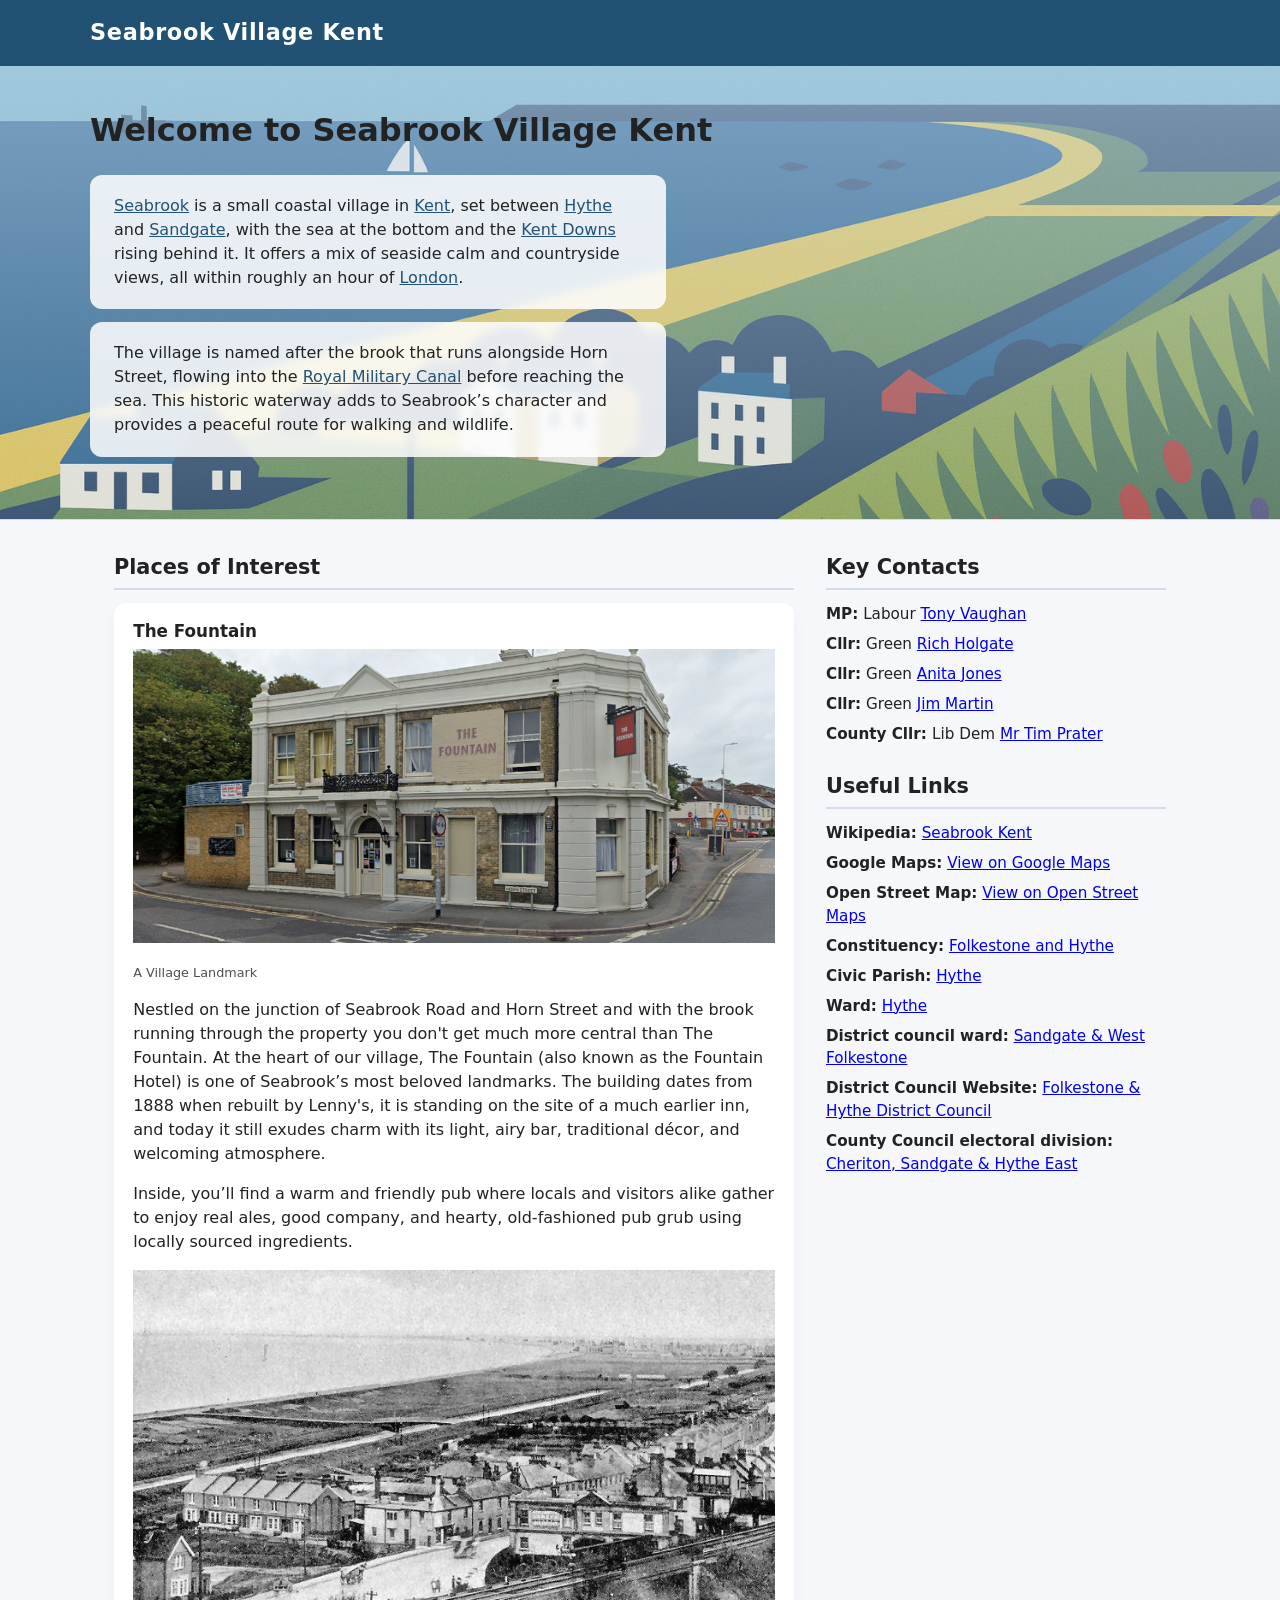
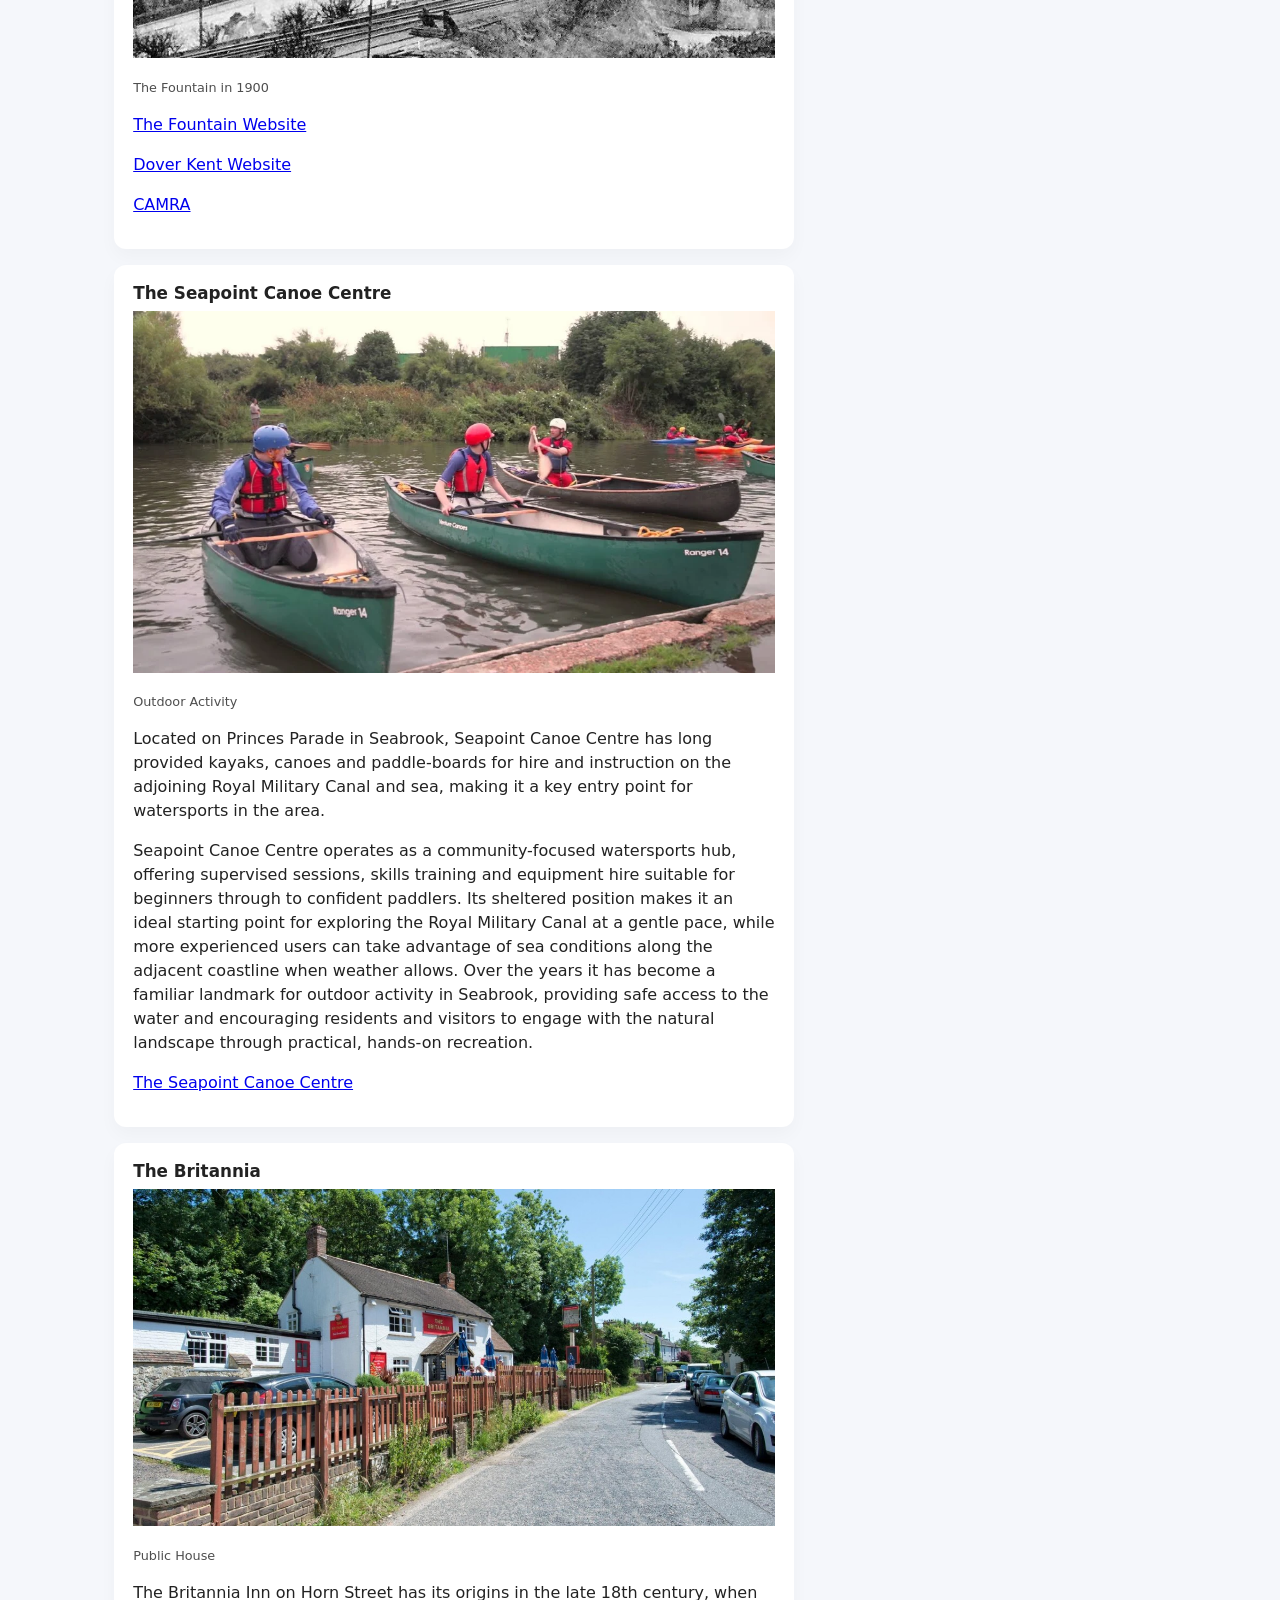
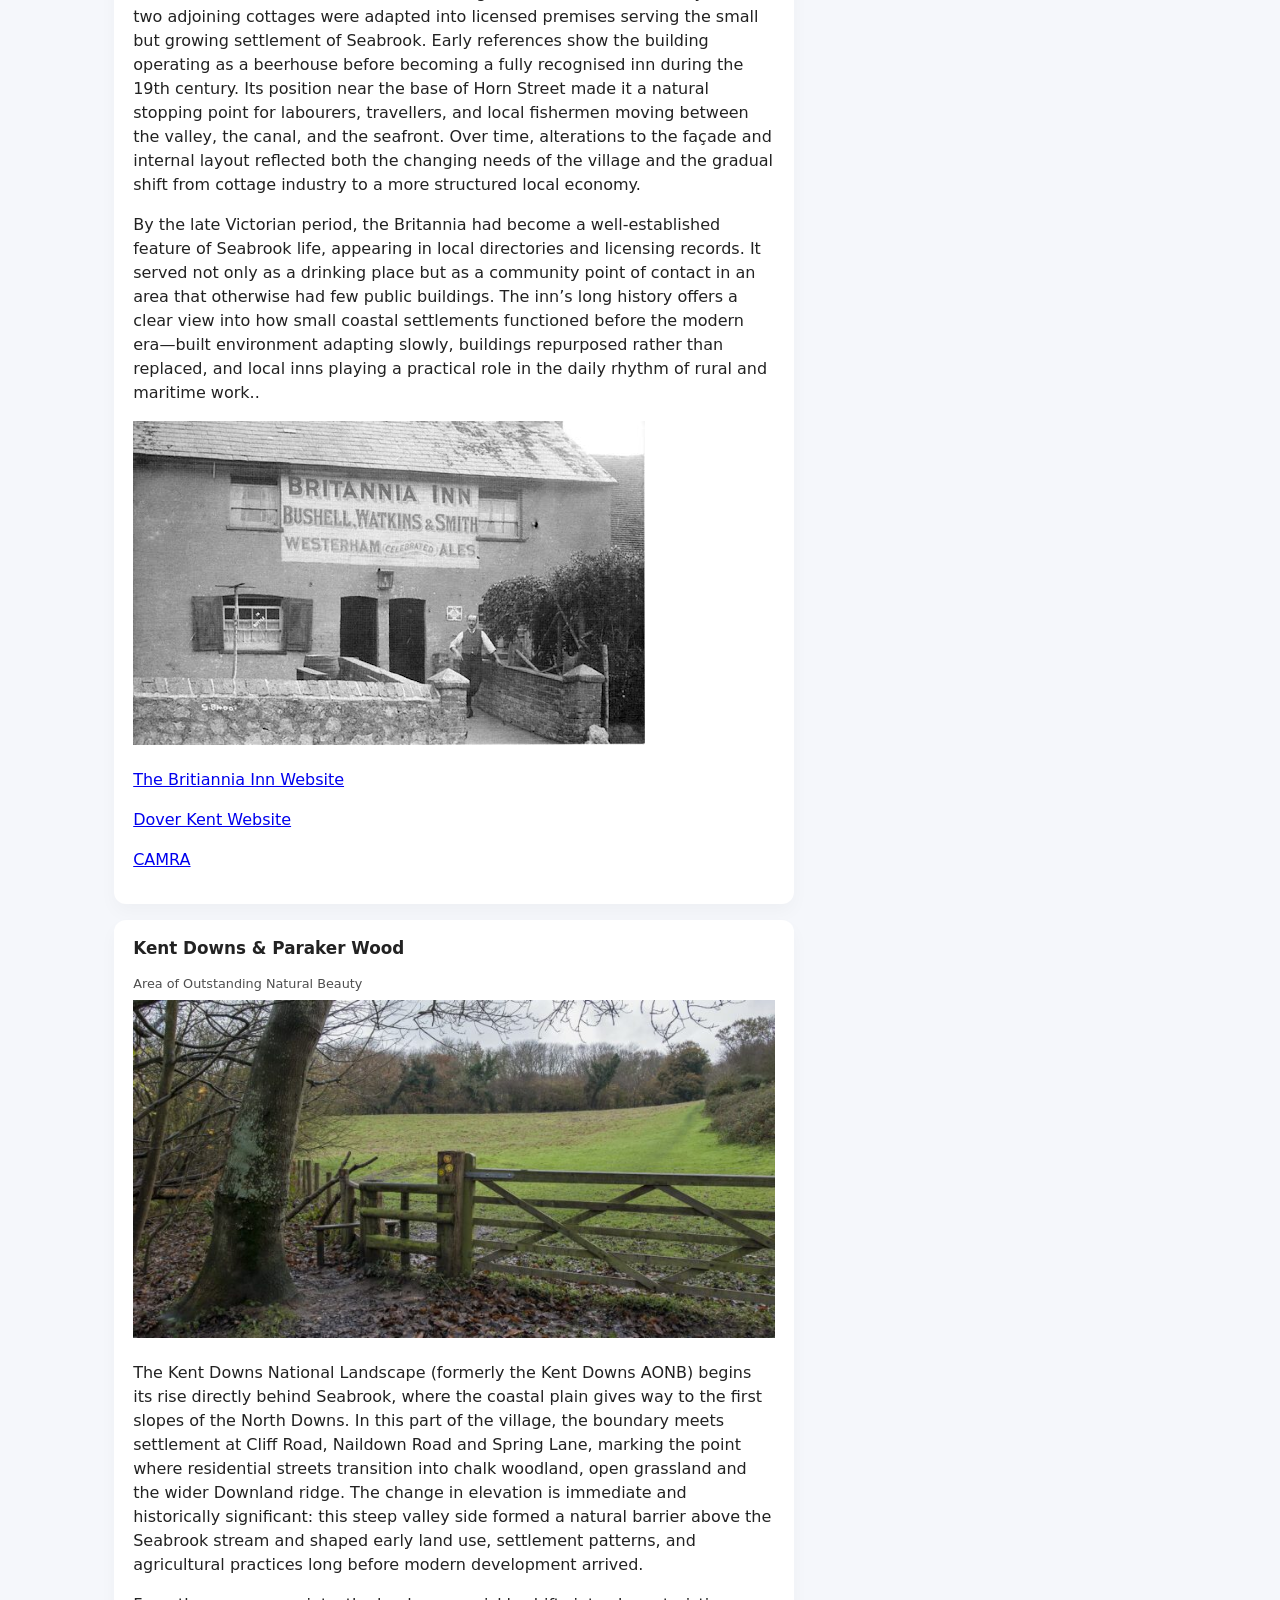
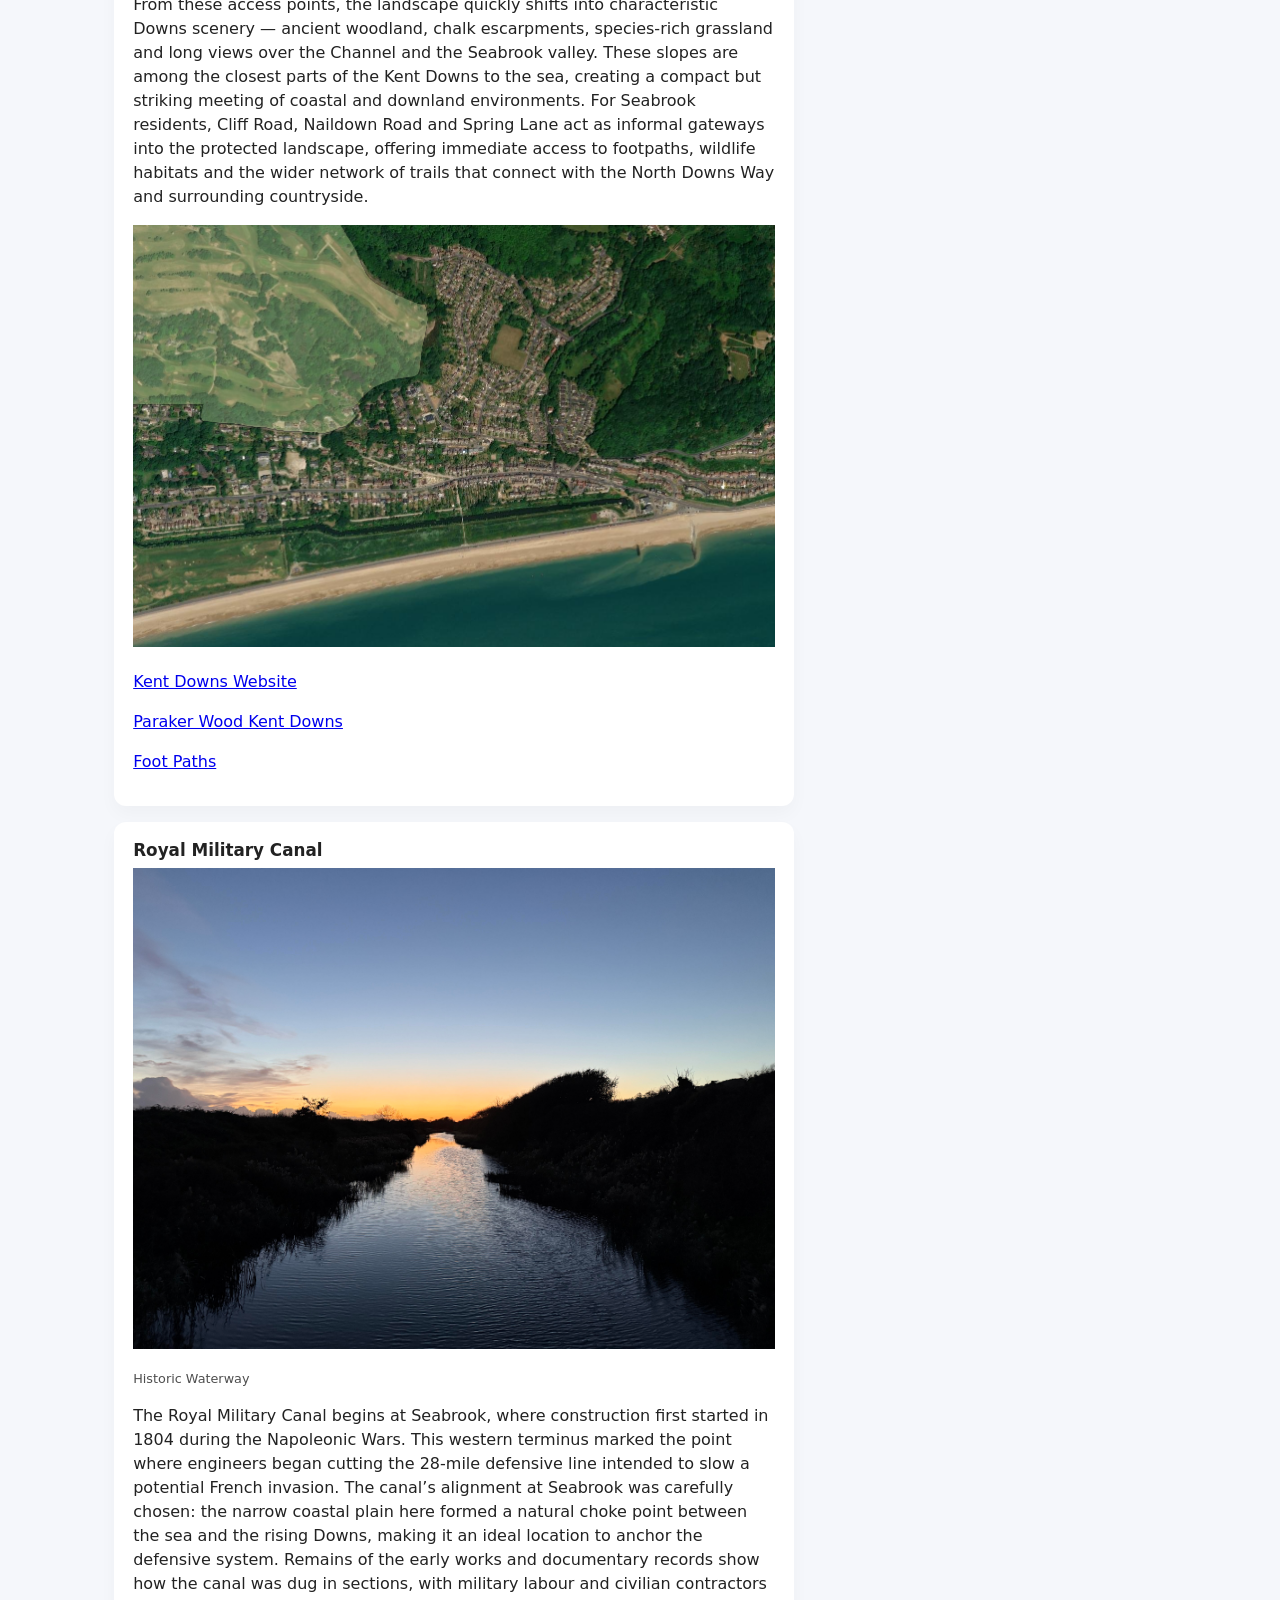
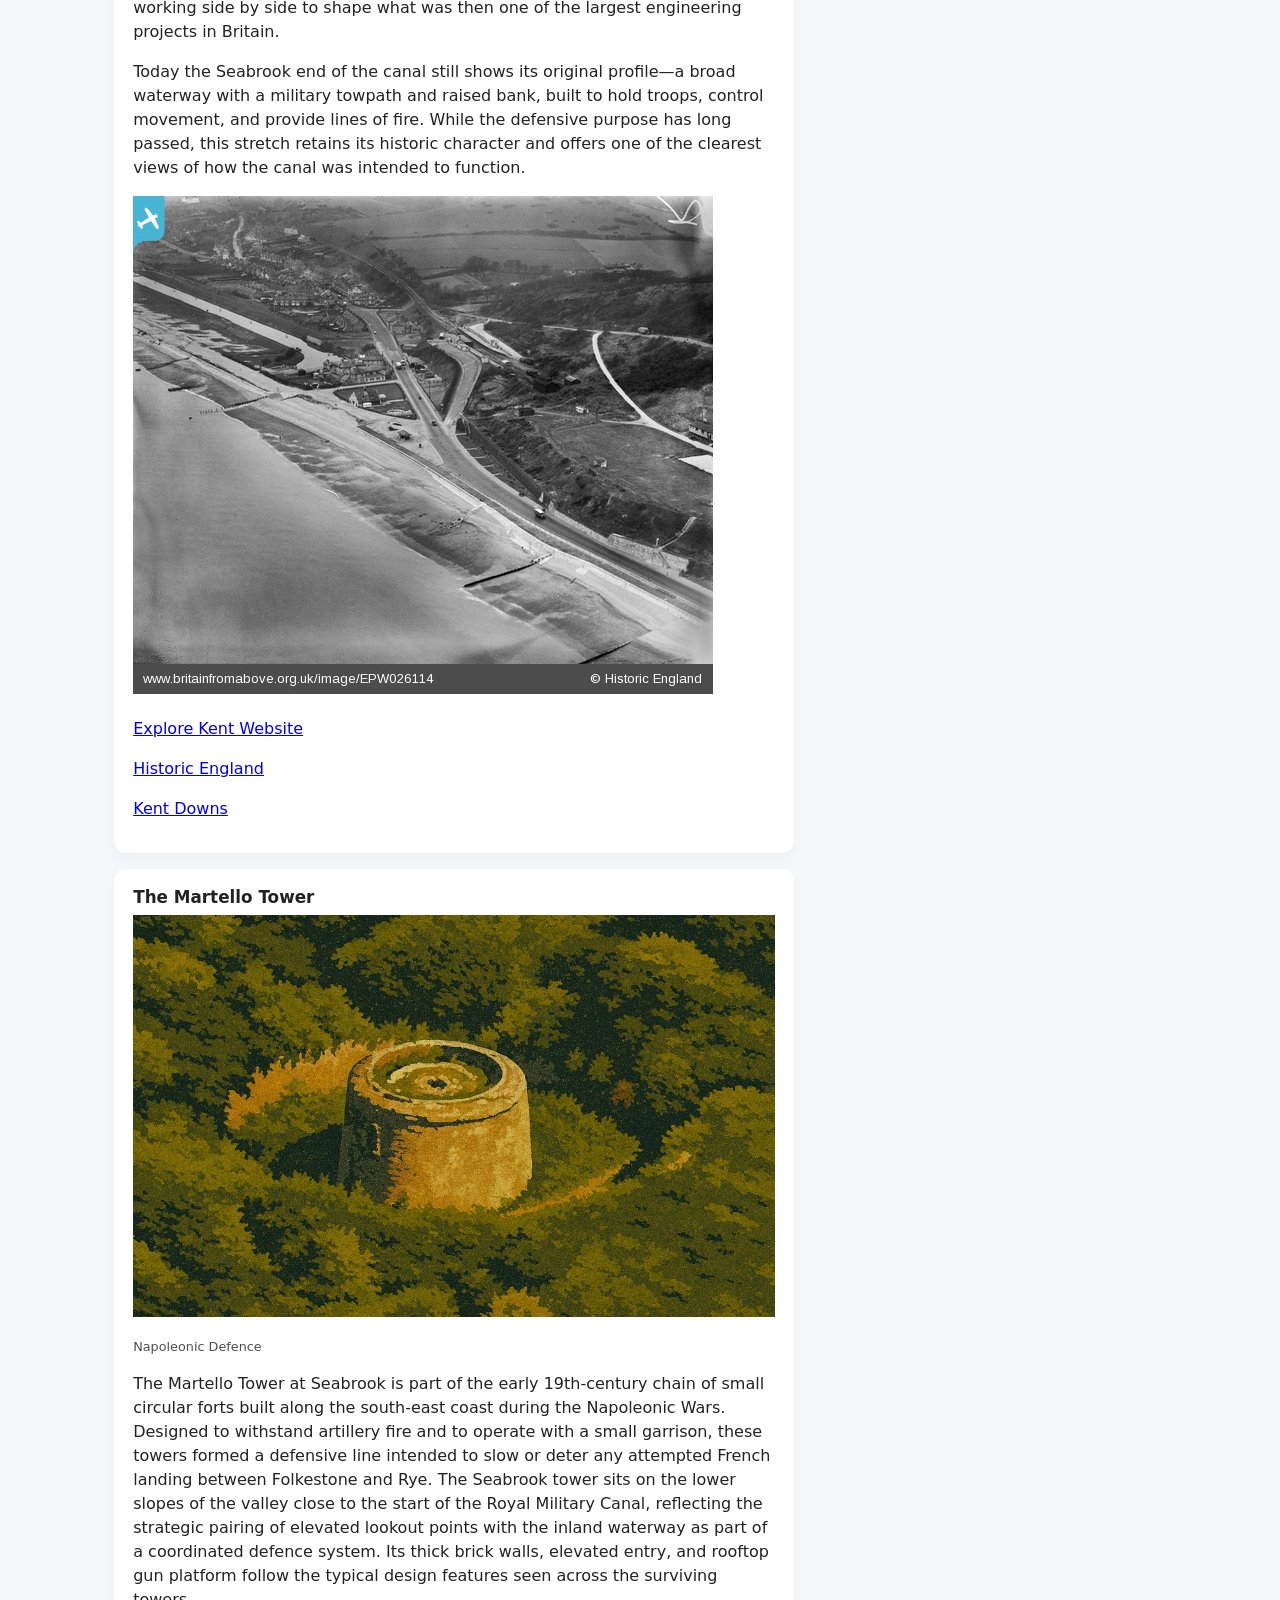
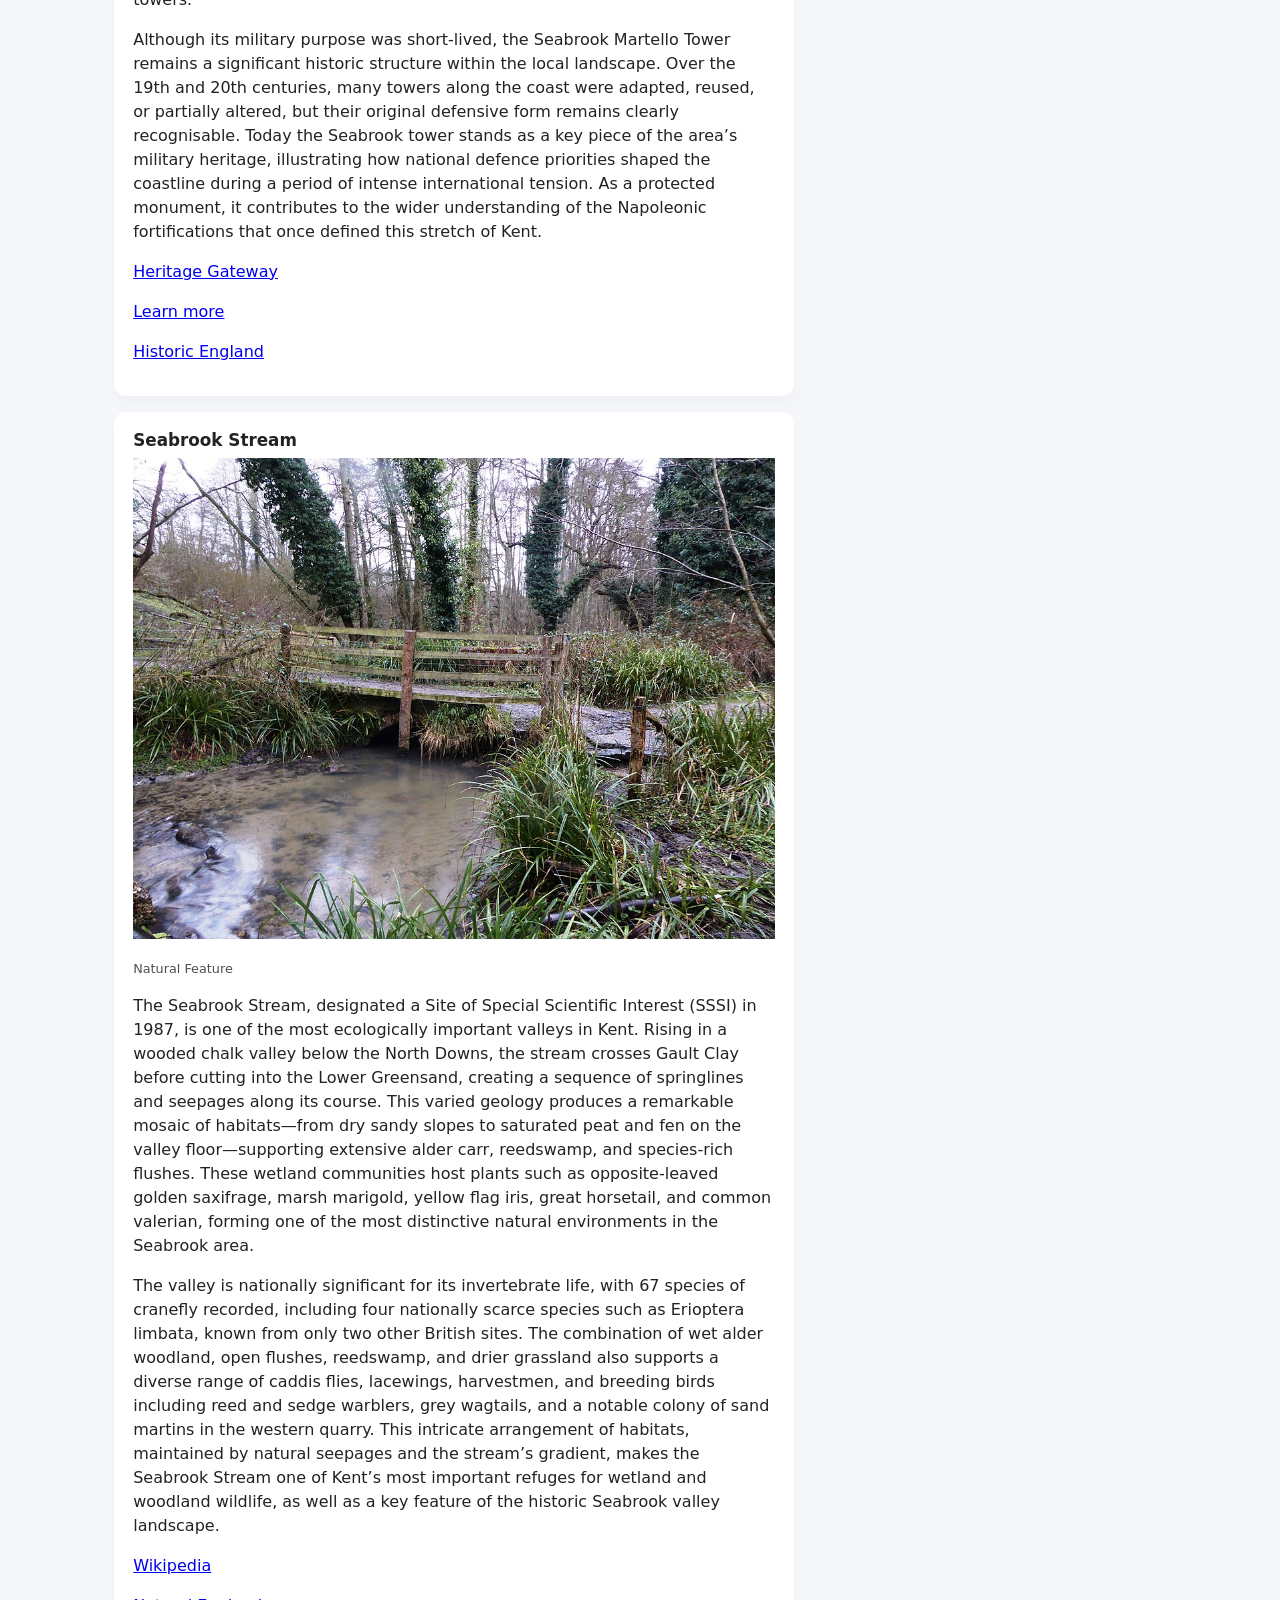
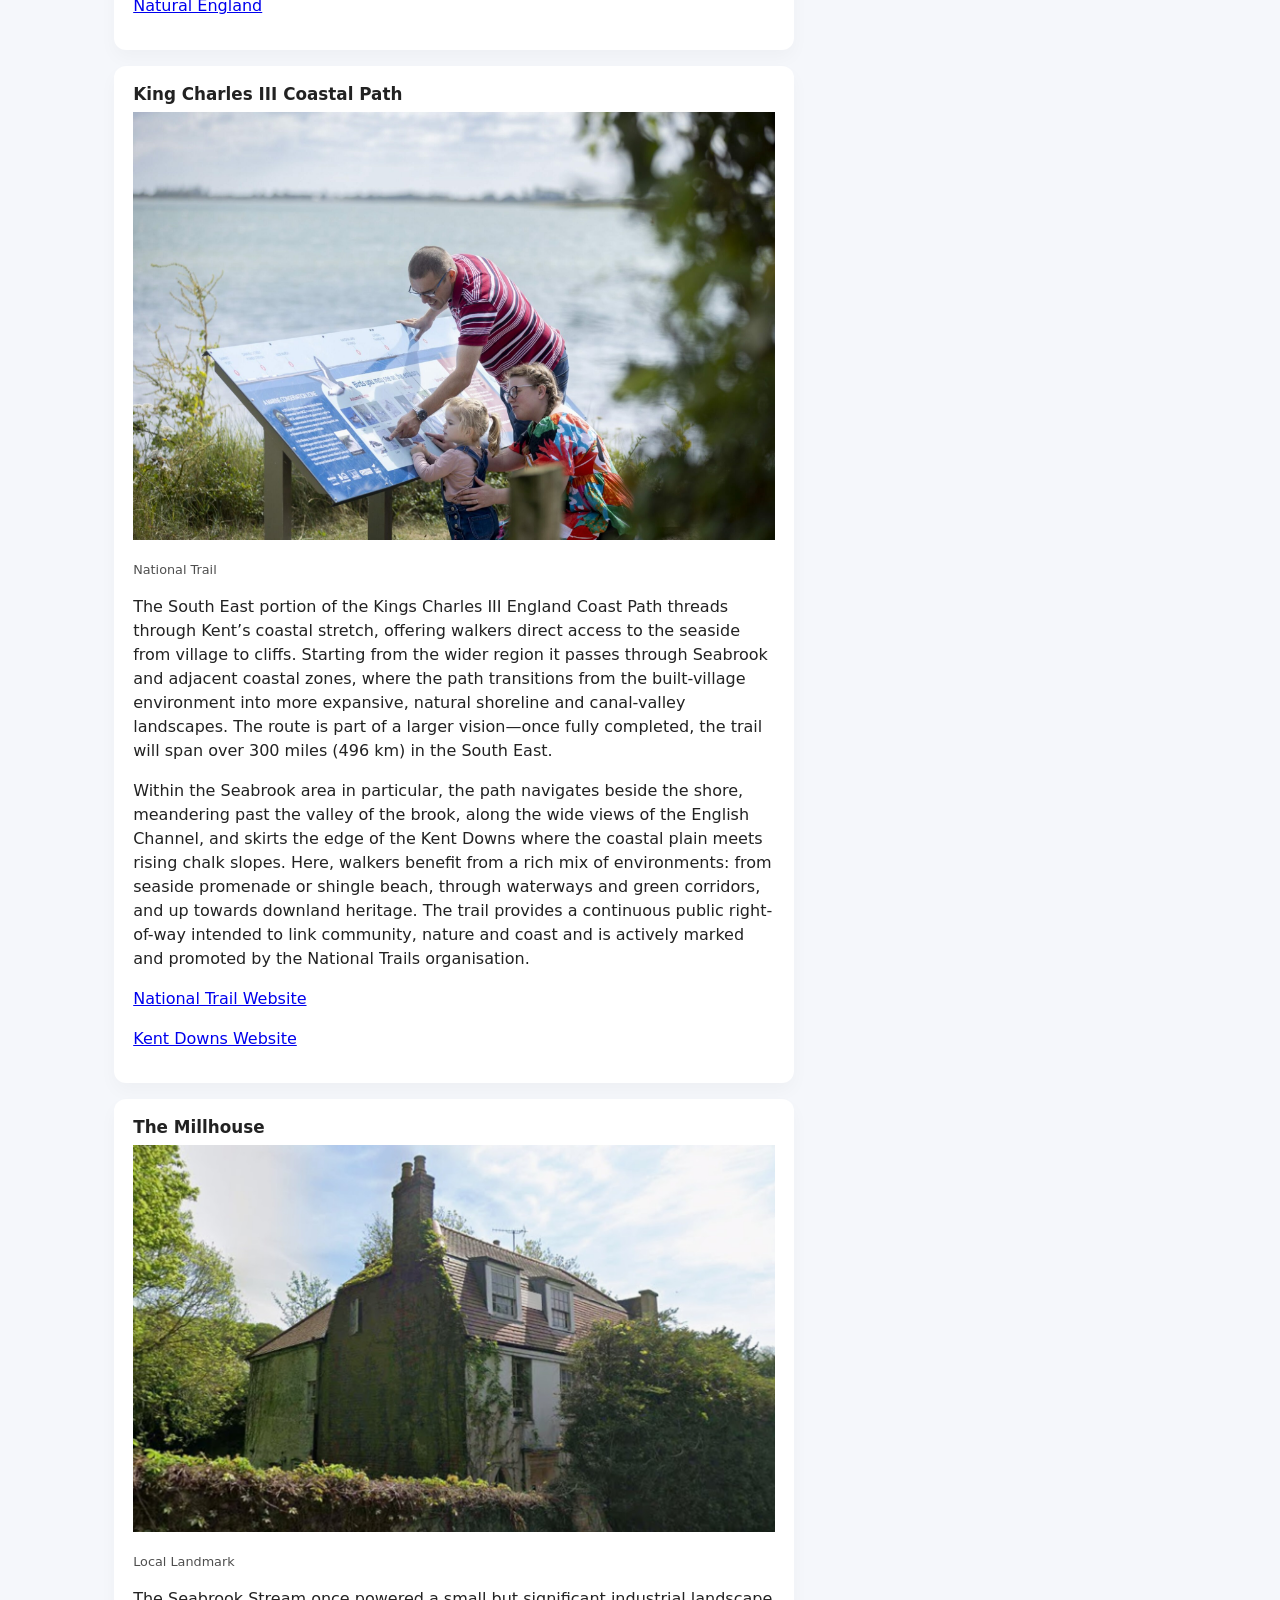
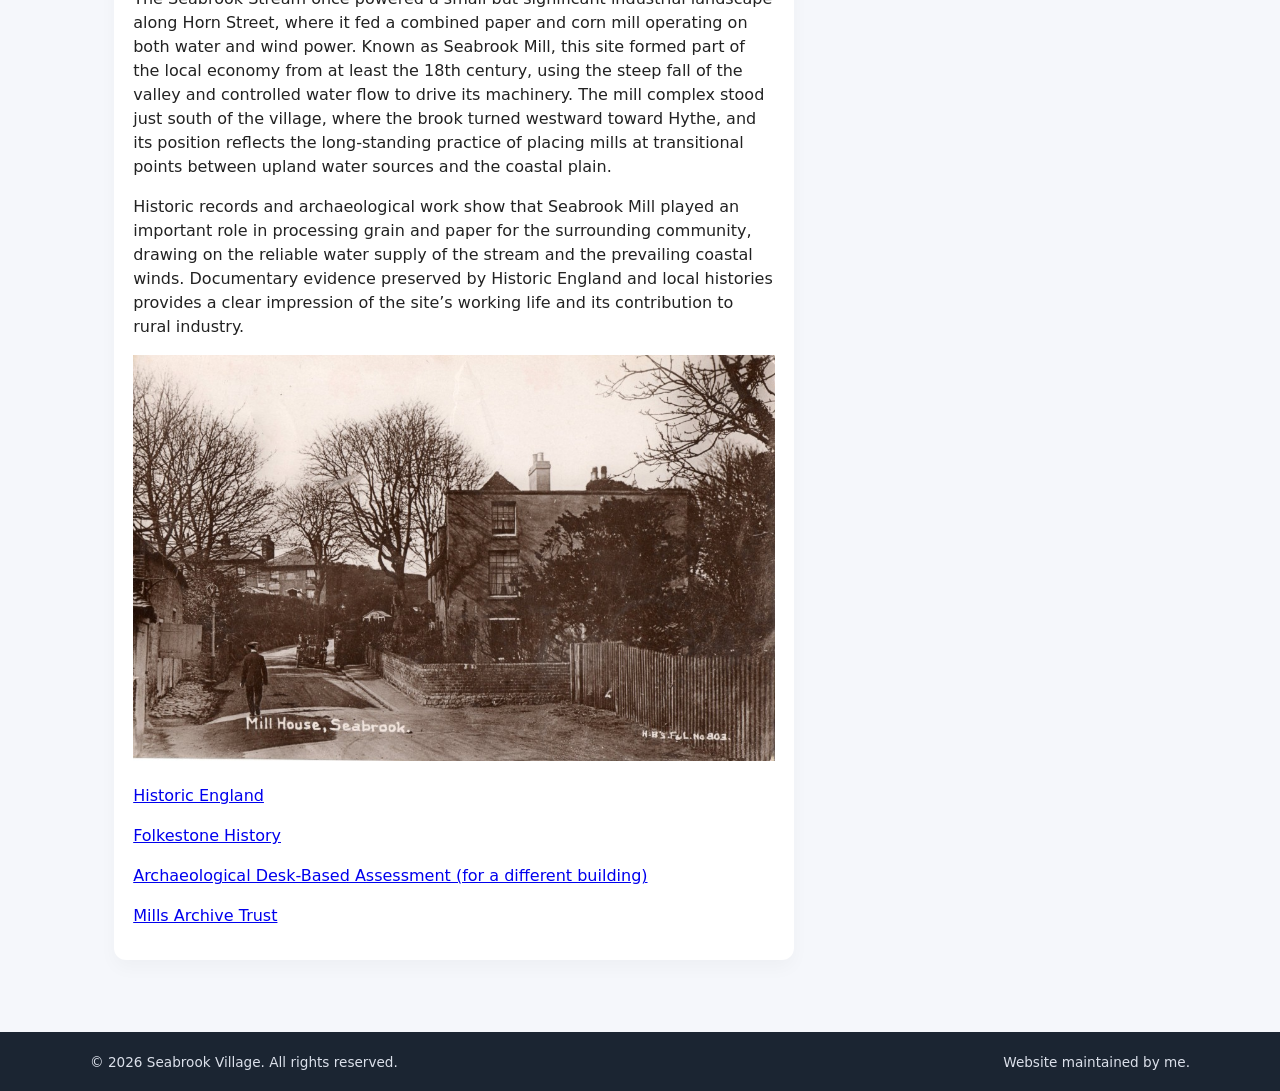
==== index.html @ b7ff0ce1 "Add files via upload" ====
<!DOCTYPE html>
<html lang="en">
<head>
  <meta charset="UTF-8" />
  <title>Seabrook Village Kent</title>
  <meta name="viewport" content="width=device-width, initial-scale=1" />
  <style>
    * {
      box-sizing: border-box;
    }

    img {
      max-width: 100%;
    }

    body {
      margin: 0;
      font-family: system-ui, -apple-system, BlinkMacSystemFont, "Segoe UI",
        sans-serif;
      line-height: 1.5;
      background: #f5f7fb;
      color: #222;
    }

    header {
      background: #215273;
      color: #fff;
      padding: 1rem 1.5rem;
      position: sticky;
      top: 0;
      z-index: 100;
    }

    .top-bar {
      display: flex;
      justify-content: space-between;
      align-items: center;
      max-width: 1100px;
      margin: 0 auto;
    }

    .logo {
      font-size: 1.4rem;
      font-weight: 700;
      letter-spacing: 0.03em;
    }

    nav a {
      color: #fff;
      text-decoration: none;
      margin-left: 1rem;
      font-size: 0.95rem;
    }

    nav a:hover {
      text-decoration: underline;
    }

    .hero {
        background: 
    linear-gradient(rgba(195, 225, 255, 0.6), rgba(170, 213, 255, 0.3)),
    url('TomStyle.png') center/cover no-repeat;
      border-bottom: 1px solid #d4ddea;
      padding: 2.5rem 1.5rem;
      max-width: 100%;
    }

    .hero-inner {
      max-width: 1100px;
      margin: 0 auto;
      display: grid;
      gap: 2rem;
    }

    @media (min-width: 768px) {
      .hero-inner {
        grid-template-columns: 2.2fr 1.3fr;
        align-items: center;
      }
    }

    .hero h1 {
      margin-top: 0;
      font-size: 2rem;
    }

    .hero p {
      margin: 0.8rem 0;
      max-width: 36rem;
    }

    .hero-text {
  background: rgba(255, 255, 255, 0.85);
  padding: 1.2rem 1.5rem;
  border-radius: 0.75rem;
  backdrop-filter: blur(4px);
}

    .hero a {
  color: #215273;
}

    .hero .buttons {
      margin-top: 1.4rem;
    }

        .hero .buttons a {
  color: #84ccf8;
}

    .btn {
      display: inline-block;
      padding: 0.6rem 1.1rem;
      border-radius: 999px;
      border: 1px solid transparent;
      font-size: 0.95rem;
      cursor: pointer;
      text-decoration: none;
      transition: 0.15s ease;
    }

    .btn-primary {
      background: #215273;
      color: #fff;
    }

    .btn-primary:hover {
      background: #1a425c;
    }

    .btn-secondary {
      background: #fff;
      color: #215273;
      border-color: #b1c3d9;
      margin-left: 0.5rem;
    }

    .btn-secondary:hover {
      background: #f7f9fc;
    }

    .hero-box {
      background: #fff;
      padding: 1rem 1.2rem;
      border-radius: 0.75rem;
      box-shadow: 0 8px 18px rgba(0, 0, 0, 0.04);
      font-size: 0.9rem;
    }

    .hero-box h2 {
      margin-top: 0;
      font-size: 1.1rem;
    }

    main {
      max-width: 1100px;
      margin: 2rem auto 3rem;
      padding: 0 1.5rem;
      display: grid;
      gap: 2rem;
    }

    @media (min-width: 900px) {
      main {
        grid-template-columns: 2fr 1fr;
        align-items: flex-start;
      }
    }

    section {
      margin-bottom: 1.5rem;
    }

    h2 {
      margin-top: 0;
      font-size: 1.3rem;
      border-bottom: 2px solid #d4ddea;
      padding-bottom: 0.3rem;
      margin-bottom: 0.8rem;
    }

    .card {
      background: #fff;
      border-radius: 0.75rem;
      padding: 1rem 1.2rem;
      box-shadow: 0 8px 18px rgba(0, 0, 0, 0.03);
      margin-bottom: 1rem;
    }

    .card h3 {
      margin-top: 0;
      margin-bottom: 0.3rem;
      font-size: 1.05rem;
    }

    .meta {
      font-size: 0.8rem;
      opacity: 0.8;
      margin-bottom: 0.4rem;
    }

    .events-list,
    .news-list {
      list-style: none;
      padding: 0;
      margin: 0;
    }

    .events-list li + li,
    .news-list li + li {
      margin-top: 0.7rem;
      border-top: 1px dashed #e0e5f0;
      padding-top: 0.7rem;
    }

    .events-title {
      font-weight: 600;
    }

    .sidebar section {
      margin-bottom: 1.6rem;
    }

    .notice-board {
      border-left: 4px solid #f4a11a;
      padding-left: 0.7rem;
    }

    .notice-board ul {
      margin: 0.4rem 0 0;
      padding-left: 1.1rem;
    }

    .contact-list {
      list-style: none;
      padding: 0;
      margin: 0;
      font-size: 0.95rem;
    }

    .contact-list li + li {
      margin-top: 0.45rem;
    }

    footer {
      background: #1b2532;
      color: #dce1eb;
      padding: 1.2rem 1.5rem;
      font-size: 0.85rem;
    }

    .footer-inner {
      max-width: 1100px;
      margin: 0 auto;
      display: flex;
      flex-wrap: wrap;
      justify-content: space-between;
      gap: 0.6rem;
      align-items: center;
    }

    .footer-inner a {
      color: inherit;
      text-decoration: none;
    }

    .footer-inner a:hover {
      text-decoration: underline;
    }
  </style>
</head>
<body>
  <header>
    <div class="top-bar">
        
      <div class="logo">Seabrook Village Kent</div>
      <nav>
        <!-- <a href="#news">News</a>
        <a href="#events">Events</a>
        <a href="#amenities">Amenities</a>
        <a href="#contact">Contact</a> -->
      </nav>
    </div>
    
  </header>

<div class="hero">
  <div class="hero-inner">

    <div>
      <h1>Welcome to Seabrook Village Kent</h1>
      <p class="hero-text">
  <a href="https://en.wikipedia.org/wiki/Seabrook,_Kent">Seabrook</a> is a small coastal village in 
  <a href="https://en.wikipedia.org/wiki/Kent">Kent</a>, set between 
  <a href="https://en.wikipedia.org/wiki/Hythe,_Kent">Hythe</a> and 
  <a href="https://en.wikipedia.org/wiki/Sandgate,_Kent">Sandgate</a>, with the sea at the bottom and the 
  <a href="https://en.wikipedia.org/wiki/Kent_Downs">Kent Downs</a> rising behind it. 
  It offers a mix of seaside calm and countryside views, all within roughly an hour of 
  <a href="https://en.wikipedia.org/wiki/London">London</a>.
</p>

<p class="hero-text">
  The village is named after the brook that runs alongside Horn Street, flowing into the 
  <a href="https://en.wikipedia.org/wiki/Royal_Military_Canal">Royal Military Canal</a> before reaching the sea. 
  This historic waterway adds to Seabrook’s character and provides a peaceful route for walking and wildlife.
</p>
</p>

      <div class="buttons">
        <!-- <a href="#events" class="btn btn-primary">View upcoming events</a>
        <a href="#news" class="btn btn-secondary">Latest village news</a>-->
      </div>
    </div>

    <!-- Embedded Satellite Map -->
    <div class="hero-map">
<iframe 
  width="100%" 
  height="320" 
  frameborder="0" 
  scrolling="no" 
  marginheight="0" 
  marginwidth="0" 
  style="border-radius: 8px;"
  src="https://www.openstreetmap.org/export/embed.html?bbox=1.1050%2C51.0650%2C1.1250%2C51.0800&layer=mapnik&marker=51.0702%2C1.1150">
</iframe>

    </div>

  </div>
</div>
    </div>
  </div>

  <main>
    <div>
      <!-- News -->
      <section id="Places of Interest">

        <h2>Places of Interest</h2>


        <div class="card">
  <h3>The Fountain</h3>
  <img src="the-fountain.jpg" alt="The Fountain Now">
  <p class="meta">A Village Landmark</p>
  <p>
Nestled on the junction of Seabrook Road and Horn Street and with the brook running through the property you don't get much more central than The Fountain. At the heart of our village, The Fountain (also known as the Fountain Hotel) is one of Seabrook’s most beloved landmarks. The building dates from 1888 when rebuilt by Lenny's, it is standing on the site of a much earlier inn, and today it still exudes charm with its light, airy bar, traditional décor, and welcoming atmosphere. </p>

<p>Inside, you’ll find a warm and friendly pub where locals and visitors alike gather to enjoy real ales, good company, and hearty, old-fashioned pub grub using locally sourced ingredients. </p>
  <img src="Fountain-1906-Seabrook.jpg" alt="The Fountain in 1900">
  <p class="meta">The Fountain in 1900</p>
<p><a href="https://www.fountainhythe.co.uk/" class="card-link">The Fountain Website</a></p>
  <p><a href="http://www.dover-kent.com/Fountain-Hotel-Seabrook.html" class="card-link">Dover Kent Website</a></p>
  <p><a href="https://camra.org.uk/pubs/fountain-seabrook-113467"class="card-link">CAMRA</a></p>
</div>



<div class="card">
  <h3>The Seapoint Canoe Centre</h3>
  <img src="canoe.webp" alt="Canoe Centre">
  <p class="meta">Outdoor Activity</p>
  <p>
  Located on Princes Parade in Seabrook, Seapoint Canoe Centre has long provided kayaks, canoes and paddle-boards for hire and instruction on the adjoining Royal Military Canal and sea, making it a key entry point for watersports in the area.
  </p>
  <p>Seapoint Canoe Centre operates as a community-focused watersports hub, offering supervised sessions, skills training and equipment hire suitable for beginners through to confident paddlers. Its sheltered position makes it an ideal starting point for exploring the Royal Military Canal at a gentle pace, while more experienced users can take advantage of sea conditions along the adjacent coastline when weather allows. Over the years it has become a familiar landmark for outdoor activity in Seabrook, providing safe access to the water and encouraging residents and visitors to engage with the natural landscape through practical, hands-on recreation.</p>
  <p><a href="https://www.seapointcanoecentre.co.uk/" class="card-link">The Seapoint Canoe Centre</a></p>
</div>




<div class="card">
  <h3>The Britannia</h3>
  <img src="britannia-now.jpg" alt="The Britannia">
  <p class="meta">Public House</p>
  <p>
The Britannia Inn on Horn Street has its origins in the late 18th century, when two adjoining cottages were adapted into licensed premises serving the small but growing settlement of Seabrook. Early references show the building operating as a beerhouse before becoming a fully recognised inn during the 19th century. Its position near the base of Horn Street made it a natural stopping point for labourers, travellers, and local fishermen moving between the valley, the canal, and the seafront. Over time, alterations to the façade and internal layout reflected both the changing needs of the village and the gradual shift from cottage industry to a more structured local economy.</p>

<p>By the late Victorian period, the Britannia had become a well-established feature of Seabrook life, appearing in local directories and licensing records. It served not only as a drinking place but as a community point of contact in an area that otherwise had few public buildings. The inn’s long history offers a clear view into how small coastal settlements functioned before the modern era—built environment adapting slowly, buildings repurposed rather than replaced, and local inns playing a practical role in the daily rhythm of rural and maritime work..
  </p>
    <img src="britannia-then.jpg" alt="The Britannia Inn in 1890">

  <p><a href="https://www.britanniahythe.co.uk/" class="card-link">The Britiannia Inn Website</a></p>
  <p><a href="http://www.dover-kent.com/Britannia-Inn-Seabrook.html" class="card-link">Dover Kent Website</a></p>
  <p><a href="https://camra.org.uk/pubs/britannia-inn-hythe-113462"class="card-link">CAMRA</a></p>
  
</div>

<div class="card">
  <h3>Kent Downs & Paraker Wood</h3>
  <p class="meta">Area of Outstanding Natural Beauty</p>
    <img src="paraka.jpg" alt="Paraka Wood Kent Downs">

  <p>
    The Kent Downs National Landscape (formerly the Kent Downs AONB) begins its rise directly behind Seabrook, where the coastal plain gives way to the first slopes of the North Downs. In this part of the village, the boundary meets settlement at Cliff Road, Naildown Road and Spring Lane, marking the point where residential streets transition into chalk woodland, open grassland and the wider Downland ridge. The change in elevation is immediate and historically significant: this steep valley side formed a natural barrier above the Seabrook stream and shaped early land use, settlement patterns, and agricultural practices long before modern development arrived.
  </p>
  <p>From these access points, the landscape quickly shifts into characteristic Downs scenery — ancient woodland, chalk escarpments, species-rich grassland and long views over the Channel and the Seabrook valley. These slopes are among the closest parts of the Kent Downs to the sea, creating a compact but striking meeting of coastal and downland environments. For Seabrook residents, Cliff Road, Naildown Road and Spring Lane act as informal gateways into the protected landscape, offering immediate access to footpaths, wildlife habitats and the wider network of trails that connect with the North Downs Way and surrounding countryside.</p>
    <img src="kentdowns.png" alt="Kent Downs">

  <p><a href="https://kentdowns.org.uk/" class="card-link">Kent Downs Website</a></p>
  <p><a href="https://kentdowns.org.uk/activities/paraker-wood/" class="card-link">Paraker Wood Kent Downs</a></p>
    <p><a href="https://footpathmap.co.uk/map/?zoom=15.5&lng=1.11214&lat=51.07424" class="card-link">Foot Paths</a></p>
    
</div>




<div class="card">
  <h3>Royal Military Canal</h3>
  <img src="rmc-now.jpg" alt="Royal Military Canal">
  <p class="meta">Historic Waterway</p>
  <p>
The Royal Military Canal begins at Seabrook, where construction first started in 1804 during the Napoleonic Wars. This western terminus marked the point where engineers began cutting the 28-mile defensive line intended to slow a potential French invasion. The canal’s alignment at Seabrook was carefully chosen: the narrow coastal plain here formed a natural choke point between the sea and the rising Downs, making it an ideal location to anchor the defensive system. Remains of the early works and documentary records show how the canal was dug in sections, with military labour and civilian contractors working side by side to shape what was then one of the largest engineering projects in Britain.
</p><p>
Today the Seabrook end of the canal still shows its original profile—a broad waterway with a military towpath and raised bank, built to hold troops, control movement, and provide lines of fire. While the defensive purpose has long passed, this stretch retains its historic character and offers one of the clearest views of how the canal was intended to function. </p>

    <img src="rmc-then.jpg" alt="The canal in 1929">

  <p><a href="https://explorekent.org/activities/royal-military-canal/" class="card-link">Explore Kent Website</a></p>
    <p><a href="https://historicengland.org.uk/listing/the-list/list-entry/1003260" class="card-link">Historic England</a></p>
<p><a href="https://kentdowns.org.uk/activities/hythe-and-the-royal-military-canal/" class="card-link">Kent Downs</a></p>
</div>

<div class="card">
  <h3>The Martello Tower</h3>
  <img src="martelo2.jpg" alt="Martello Tower">
  <p class="meta">Napoleonic Defence</p>
  <p>
The Martello Tower at Seabrook is part of the early 19th-century chain of small circular forts built along the south-east coast during the Napoleonic Wars. Designed to withstand artillery fire and to operate with a small garrison, these towers formed a defensive line intended to slow or deter any attempted French landing between Folkestone and Rye. The Seabrook tower sits on the lower slopes of the valley close to the start of the Royal Military Canal, reflecting the strategic pairing of elevated lookout points with the inland waterway as part of a coordinated defence system. Its thick brick walls, elevated entry, and rooftop gun platform follow the typical design features seen across the surviving towers.
  </p>
  <p>Although its military purpose was short-lived, the Seabrook Martello Tower remains a significant historic structure within the local landscape. Over the 19th and 20th centuries, many towers along the coast were adapted, reused, or partially altered, but their original defensive form remains clearly recognisable. Today the Seabrook tower stands as a key piece of the area’s military heritage, illustrating how national defence priorities shaped the coastline during a period of intense international tension. As a protected monument, it contributes to the wider understanding of the Napoleonic fortifications that once defined this stretch of Kent.</p>
  <p><a href="https://www.heritagegateway.org.uk/Gateway/Results_Single.aspx?uid=463860&resourceID=19191" class="card-link">Heritage Gateway</a></p>
  <p><a href=" https://martellotowers.co.uk/kent" class="card-link">Learn more</a></p>
  <p><a href="https://historicengland.org.uk/listing/heritage-at-risk/search-register/list-entry/46730" class="card-link">Historic England</a></p>
</div>

<div class="card">
  <h3>Seabrook Stream</h3>
  <img src="stream.jpg" alt="The Seabrook Stream">
  <p class="meta">Natural Feature</p>
  <p>
The Seabrook Stream, designated a Site of Special Scientific Interest (SSSI) in 1987, is one of the most ecologically important valleys in Kent. Rising in a wooded chalk valley below the North Downs, the stream crosses Gault Clay before cutting into the Lower Greensand, creating a sequence of springlines and seepages along its course. This varied geology produces a remarkable mosaic of habitats—from dry sandy slopes to saturated peat and fen on the valley floor—supporting extensive alder carr, reedswamp, and species-rich flushes. These wetland communities host plants such as opposite-leaved golden saxifrage, marsh marigold, yellow flag iris, great horsetail, and common valerian, forming one of the most distinctive natural environments in the Seabrook area.

  </p><p>
The valley is nationally significant for its invertebrate life, with 67 species of cranefly recorded, including four nationally scarce species such as Erioptera limbata, known from only two other British sites. The combination of wet alder woodland, open flushes, reedswamp, and drier grassland also supports a diverse range of caddis flies, lacewings, harvestmen, and breeding birds including reed and sedge warblers, grey wagtails, and a notable colony of sand martins in the western quarry. This intricate arrangement of habitats, maintained by natural seepages and the stream’s gradient, makes the Seabrook Stream one of Kent’s most important refuges for wetland and woodland wildlife, as well as a key feature of the historic Seabrook valley landscape.
  </p>

  <p><a href="https://en.wikipedia.org/wiki/Seabrook_Stream" class="card-link">Wikipedia</a></p>
    <p><a href="https://designatedsites.naturalengland.org.uk/PDFsForWeb/Citation/1002707.pdf" class="card-link">Natural England</a></p>
</div>

<div class="card">
  <h3>King Charles III Coastal Path</h3>
  <img src="king.jpg" alt="King Charles III Coastal Path">
  <p class="meta">National Trail</p>
  <p>
    The South East portion of the Kings Charles III England Coast Path threads through Kent’s coastal stretch, offering walkers direct access to the seaside from village to cliffs. Starting from the wider region it passes through Seabrook and adjacent coastal zones, where the path transitions from the built-village environment into more expansive, natural shoreline and canal-valley landscapes. The route is part of a larger vision—once fully completed, the trail will span over 300 miles (496 km) in the South East.
  </p>
  <p>Within the Seabrook area in particular, the path navigates beside the shore, meandering past the valley of the brook, along the wide views of the English Channel, and skirts the edge of the Kent Downs where the coastal plain meets rising chalk slopes. Here, walkers benefit from a rich mix of environments: from seaside promenade or shingle beach, through waterways and green corridors, and up towards downland heritage. The trail provides a continuous public right-of-way intended to link community, nature and coast and is actively marked and promoted by the National Trails organisation.</p>
  <p><a href="https://www.nationaltrail.co.uk/en_GB/trails/england-coast-path-south-east/trail-information/" class="card-link">National Trail Website</a></p>
  <p><a href="https://kentdowns.org.uk/activities/england-coast-path-kent/" class="card-link">Kent Downs Website</a></p>
</div>


<div class="card">
  <h3>The Millhouse</h3>
  <img src="mill-now.jpg" alt="The Millhouse">
  <p class="meta">Local Landmark</p>
  <p>
The Seabrook Stream once powered a small but significant industrial landscape along Horn Street, where it fed a combined paper and corn mill operating on both water and wind power. Known as Seabrook Mill, this site formed part of the local economy from at least the 18th century, using the steep fall of the valley and controlled water flow to drive its machinery. The mill complex stood just south of the village, where the brook turned westward toward Hythe, and its position reflects the long-standing practice of placing mills at transitional points between upland water sources and the coastal plain.
  </p>
  <p>Historic records and archaeological work show that Seabrook Mill played an important role in processing grain and paper for the surrounding community, drawing on the reliable water supply of the stream and the prevailing coastal winds. Documentary evidence preserved by Historic England and local histories provides a clear impression of the site’s working life and its contribution to rural industry.</p>
    <img src="mill.jpg" alt="The Millhouse">

  <p><a href="https://historicengland.org.uk/listing/the-list/list-entry/1068956" class="card-link">Historic England</a></p>
  <p><a href="https://www.folkestonehistory.org/index.php?page=seabrook" class="card-link">Folkestone History</a></p>
  <p><a href="https://www.swatarchaeology.co.uk/pdf/2017/33-DBA%20cover%20Seabrook%20Hythe%2024.10.pdf" class="card-link">Archaeological Desk-Based Assessment (for a different building)</a></p>
  <p><a href="https://millsarchive.org/mills/index/?which=8656" class="card-link">Mills Archive Trust</a></p>

</div>

<!--

https://www.folkestonehistory.org/index.php?page=seabrook 

https://historicengland.org.uk/listing/the-list/list-entry/1393476

https://www.folkestone-hythe.gov.uk/downloads/file/2514/hythe-conservation-area-appraisal-8-may-2008


<div class="card">
  <h3>The Old Boathouse</h3>
  <img src="https://via.placeholder.com/400x250?text=Image+Coming+Soon" alt="The Old Boathouse">
  <p class="meta">Historic Seabrook</p>
  <p>
    The Old Boathouse has long been part of Seabrook’s coastal character, recalling a time when small craft were drawn up along the shore.
    Though its role has changed over the years, it remains a quiet reminder of the village’s close connection to the sea and the people
    who worked on the water.
  </p>
  <p><a href="#" class="card-link">Learn more</a></p>
</div>

<div class="card">
  <h3>J. Arthur Rank Gong Man</h3>
  <img src="https://via.placeholder.com/400x250?text=Image+Coming+Soon" alt="Gong Man">
  <p class="meta">Cultural Connection</p>
  <p>
    The famous “Gong Man” of the Rank Organisation has a surprising local connection, fondly recalled by many residents. Although not
    unique to Seabrook, stories of its filming and the people associated with it bring a touch of cinematic nostalgia to the area.
  </p>
  <p><a href="#" class="card-link">Learn more</a></p>
</div>

<div class="card">
  <h3>Horn Street Well</h3>
  <img src="https://via.placeholder.com/400x250?text=Image+Coming+Soon" alt="Horn Street Well">
  <p class="meta">Local Heritage</p>
  <p>
    The well on Horn Street is part of the village’s older landscape, once serving as a valuable source of fresh water for households
    and travellers. It stands as a quiet historical marker of how rural life unfolded before modern utilities reached the area.
  </p>
  <p><a href="#" class="card-link">Learn more</a></p>
</div>

<div class="card">
  <h3>Horn Street Old Bakery</h3>
  <img src="https://via.placeholder.com/400x250?text=Image+Coming+Soon" alt="Horn Street Old Bakery">
  <p class="meta">Village Trades</p>
  <p>
    The old bakery on Horn Street reflects a time when Seabrook supported a thriving range of independent local trades. Bakers’
    shops were the heart of neighbourhood life, and this one is remembered for the warmth, smells, and daily routine it brought to
    the community.
  </p>
  <p><a href="#" class="card-link">Learn more</a></p>
</div>

<div class="card">
  <h3>Sir Edward Watkin</h3>
  <img src="https://via.placeholder.com/400x250?text=Image+Coming+Soon" alt="Sir Edward Watkin">
  <p class="meta">Historic Figure</p>
  <p>
    Sir Edward Watkin was a major Victorian railway visionary whose influence extended across Kent and beyond. Though not specific
    to Seabrook alone, his transport ambitions shaped this stretch of coastline and helped define the growth of local travel routes.
  </p>
  <p><a href="#" class="card-link">Learn more</a></p>
</div>

<div class="card">
  <h3>The Tramway</h3>
  <img src="https://via.placeholder.com/400x250?text=Image+Coming+Soon" alt="The Tramway">
  <p class="meta">Historic Transport</p>
  <p>
    The old tramway once linked coastal communities and brought visitors along this stretch of Kent’s shoreline. Though long gone,
    its route remains part of local memory and adds depth to the area’s long history of seaside travel and tourism.
  </p>
  <p><a href="#" class="card-link">Learn more</a></p>
</div>

<div class="card">
  <h3>The Train Line</h3>
  <img src="https://via.placeholder.com/400x250?text=Image+Coming+Soon" alt="The Train Line">
  <p class="meta">Railway Heritage</p>
  <p>
    The former train line through this part of the coast played an important role in shaping movement between Folkestone, Hythe, and Seabrook.
    While the tracks no longer run, the route influenced the village layout and remains a point of interest.
  </p>
  <p><a href="#" class="card-link">Learn more</a></p>
</div>

<div class="card">
  <h3>Seabrook Train Station (Sandgate)</h3>
  <img src="https://via.placeholder.com/400x250?text=Image+Coming+Soon" alt="Seabrook Train Station">
  <p class="meta">Transport History</p>
  <p>
    The old Sandgate station, serving Seabrook and the surrounding area, was part of the short-lived branch line that once connected
    the coast with the wider rail network. Its brief life reflects the ambitious railway plans of the era and the changing patterns of
    travel along the Kent coastline.
  </p>
  <p><a href="#" class="card-link">Learn more</a></p>
</div>

<div class="card">
  <h3>Shorncliffe and Sandgate</h3>
  <img src="https://via.placeholder.com/400x250?text=Image+Coming+Soon" alt="Shorncliffe and Sandgate">
  <p class="meta">Neighbouring Areas</p>
  <p>
    The neighbouring communities of Shorncliffe and Sandgate share close historical and social ties with Seabrook. Each area has its
    own distinct character, yet together they form a connected stretch of coastal life rich with stories, military history, and seaside charm.
  </p>
  <p><a href="#" class="card-link">Learn more</a></p>
</div>

<div class="card">
  <h3>The Esplanade</h3>
  <img src="https://via.placeholder.com/400x250?text=Image+Coming+Soon" alt="The Esplanade">
  <p class="meta">Seafront Walk</p>
  <p>
    The Esplanade offers one of the most beautiful walks in the area, stretching along the shoreline between Seabrook and Sandgate.
    With wide sea views, fresh coastal air, and a relaxed pace, it remains a favourite route for residents and visitors alike.
  </p>
  <p><a href="#" class="card-link">Learn more</a></p>
</div>

<div class="card">
  <h3>The Watch House</h3>
  <img src="https://via.placeholder.com/400x250?text=Image+Coming+Soon" alt="The Watch House">
  <p class="meta">Coastal Heritage</p>
  <p>
    The Watch House stands as a reminder of Seabrook’s maritime past, when lookout points were essential for observing shipping and
    watching the waters for danger. These small stations contributed to both safety and local lore along the coast.
  </p>
  <p><a href="#" class="card-link">Learn more</a></p>
</div>

<div class="card">
  <h3>The Seabrook Gasworks</h3>
  <img src="https://via.placeholder.com/400x250?text=Image+Coming+Soon" alt="Seabrook Gasworks">
  <p class="meta">Industrial History</p>
  <p>
    The Seabrook Gasworks once produced the fuel that illuminated the village and surrounding area. Although the site is long gone, it
    marks an important chapter in the region’s transition from traditional rural life to modern utilities and infrastructure.
  </p>
  <p><a href="#" class="card-link">Learn more</a></p>
</div>

<div class="card">
  <h3>The Seabrook Police Station</h3>
  <img src="https://via.placeholder.com/400x250?text=Image+Coming+Soon" alt="Seabrook Police Station">
  <p class="meta">Local Services</p>
  <p>
    The former police station served as a local point of safety, guidance, and community presence. It reflects a time when essential
    services operated much closer to home and were deeply woven into the daily lives of villagers.
  </p>
  <p><a href="#" class="card-link">Learn more</a></p>
</div>

<div class="card">
  <h3>Nanna Fanny’s Fat Salt Beef</h3>
  <img src="https://via.placeholder.com/400x250?text=Image+Coming+Soon" alt="Nanna Fanny’s Fat Salt Beef">
  <p class="meta">Village Memory</p>
  <p>
    Fondly remembered by locals, Nanna Fanny’s offered hearty salt beef and warm, homely food. More than just a place to eat, it became
    a small but cherished part of Seabrook’s collective memory and community identity.
  </p>
  <p><a href="#" class="card-link">Learn more</a></p>
</div>

<div class="card">
  <h3>Seabrook School</h3>
  <img src="https://via.placeholder.com/400x250?text=Image+Coming+Soon" alt="Seabrook School">
  <p class="meta">Education</p>
  <p>
    Seabrook School has welcomed generations of children from the local area, becoming a central pillar of village life. Its long history
    reflects the community’s commitment to learning, growth, and continuity across the years.
  </p>
  <p><a href="#" class="card-link">Learn more</a></p>
</div>

<div class="card">
  <h3>Princess Parade</h3>
  <img src="https://via.placeholder.com/400x250?text=Image+Coming+Soon" alt="Princess Parade">
  <p class="meta">Seafront Promenade</p>
  <p>
    Stretching between Seabrook and Sandgate, Princess Parade offers one of the most scenic and enjoyable walks along the shoreline.
    Loved for its open views and breezy character, it remains a favourite place for both residents and visitors.
  </p>
  <p><a href="#" class="card-link">Learn more</a></p>
</div>

<div class="card">
  <h3>Imperial (Seabrook) Hotel</h3>
  <img src="https://via.placeholder.com/400x250?text=Image+Coming+Soon" alt="Imperial Hotel Seabrook">
  <p class="meta">Historic Hotel</p>
  <p>
    The Imperial Hotel once stood proudly on Seabrook’s coastline, welcoming guests during the golden age of British seaside holidays.
    Though its role has changed, its memory contributes to the rich narrative of tourism along this part of Kent.
  </p>
  <p><a href="#" class="card-link">Learn more</a></p>
</div>

<div class="card">
  <h3>Seabrook Road</h3>
  <img src="https://via.placeholder.com/400x250?text=Image+Coming+Soon" alt="Seabrook Road">
  <p class="meta">Main Route</p>
  <p>
    Seabrook Road is the main artery running between Hythe and Sandgate, carrying the natural flow of life through the village. Its
    buildings and layout reflect decades of gentle growth and the changing needs of the community over time.
  </p>
  <p><a href="#" class="card-link">Learn more</a></p>
</div>

<div class="card">
  <h3>Horn Street</h3>
  <img src="https://via.placeholder.com/400x250?text=Image+Coming+Soon" alt="Horn Street Seabrook">
  <p class="meta">Historic Lane</p>
  <p>
    Horn Street is one of Seabrook’s oldest thoroughfares, known for its steep banks, valley views, and close relationship with the
    brook that runs through the village. Its historic charm continues to shape the character of the area today.
  </p>
  <p><a href="#" class="card-link">Learn more</a></p>
</div>

<div class="card">
  <h3>Lord Radnor</h3>
  <img src="https://via.placeholder.com/400x250?text=Image+Coming+Soon" alt="Lord Radnor">
  <p class="meta">Local Influence</p>
  <p>
    The Earls of Radnor had a significant influence on land use and development across the Folkestone and Hythe district, including
    parts of Seabrook. Their decisions helped shape the layout, amenities, and opportunities found along the coast.
  </p>
  <p><a href="#" class="card-link">Learn more</a></p>
</div>

<div class="card">
  <h3>J. J. Jeans, the “King of Seabrook”</h3>
  <img src="https://via.placeholder.com/400x250?text=Image+Coming+Soon" alt="J. J. Jeans">
  <p class="meta">Local Personality</p>
  <p>
    Known affectionately as the “King of Seabrook,” J. J. Jeans remains a colourful figure in village memory. His lively character and
    stories continue to be shared, highlighting the warmth and individuality that shape community identity.
  </p>
  <p><a href="#" class="card-link">Learn more</a></p>
</div>

<div class="card">
  <h3>Jocelyn Brooke</h3>
  <img src="https://via.placeholder.com/400x250?text=Image+Coming+Soon" alt="Jocelyn Brooke">
  <p class="meta">Writer & Naturalist</p>
  <p>
    The writer Jocelyn Brooke drew inspiration from the Kentish landscape, including the areas around Seabrook. His work reflects a deep
    appreciation for nature, memory, and the subtle beauty found in everyday surroundings.
  </p>
  <p><a href="#" class="card-link">Learn more</a></p>
</div>


<div class="card">
  <h3>Noel Redding and Jimi Hendrix</h3>
  <img src="https://via.placeholder.com/400x250?text=Image+Coming+Soon" alt="Noel Redding and Jimi Hendrix">
  <p class="meta">Music History</p>
  <p>
    Noel Redding, bassist for the Jimi Hendrix Experience, has connections with the Kent coastline, and stories about his time here have
    become part of local music folklore. Their influence brings a surprising cultural note to Seabrook’s history.
  </p>
  <p><a href="#" class="card-link">Learn more</a></p>
</div>

<div class="card">
  <h3>Boer War Casualties</h3>
  <img src="https://via.placeholder.com/400x250?text=Image+Coming+Soon" alt="Boer War Memorial">
  <p class="meta">Historic Remembrance</p>
  <p>
    Several men from the surrounding area served and died in the Boer War, and their names appear on local memorials. Their stories form
    an important part of the region’s connection to national history and the sacrifices made by small coastal communities.
  </p>
  <p><a href="#" class="card-link">Learn more</a></p>
</div>

<div class="card">
  <h3>The Red House</h3>
  <img src="https://via.placeholder.com/400x250?text=Image+Coming+Soon" alt="The Red House">
  <p class="meta">Local Landmark</p>
  <p>
    The Red House stands out in Seabrook’s architectural memory, known for its distinctive appearance and long-standing role in the
    village landscape. Buildings like this help tell the story of how Seabrook has grown and changed through the years.
  </p>
  <p><a href="#" class="card-link">Learn more</a></p>
</div>

<div class="card">
  <h3>The Sauna</h3>
  <img src="https://via.placeholder.com/400x250?text=Image+Coming+Soon" alt="The Sauna">
  <p class="meta">Seafront Feature</p>
  <p>
  </p>
  <p><a href="#" class="card-link">Learn more</a></p>
</div>

<div class="card">
  <h3>The Coffee Shop</h3>
  <img src="https://via.placeholder.com/400x250?text=Image+Coming+Soon" alt="The Coffee Shop">
  <p class="meta">Local Business</p>
  <p>
  </p>
  <p><a href="#" class="card-link">Learn more</a></p>
</div>

<div class="card">
  <h3>The Beach</h3>
  <img src="https://via.placeholder.com/400x250?text=Image+Coming+Soon" alt="Seabrook Beach">
  <p class="meta">Coastline</p>
  <p>
    Seabrook’s beach is a peaceful stretch of shingle and sand, offering wide sea views and a calming atmosphere. Popular with families,
    walkers, swimmers, and dog owners, it is one of the village’s best-loved natural spaces.
  </p>
  <p><a href="#" class="card-link">Learn more</a></p>
</div>

<div class="card">
  <h3>Battery Point</h3>
  <img src="https://via.placeholder.com/400x250?text=Image+Coming+Soon" alt="Battery Point">
  <p class="meta">Coastal Feature</p>
  <p>
    Battery Point is an important landmark along the Seabrook coastline, once linked to military defence and lookout duties. Today it
    offers panoramic sea views and a sense of connection to the area’s protective past.
  </p>
  <p><a href="#" class="card-link">Learn more</a></p>
</div>

<div class="card">
  <h3>The Kiosk</h3>
  <img src="https://via.placeholder.com/400x250?text=Image+Coming+Soon" alt="Seabrook Kiosk">
  <p class="meta">Seafront Spot</p>
  <p>
    The seaside kiosk has long served as a friendly stop for refreshments, ice creams, and snacks along the coastal path. It remains a
    simple but much-loved feature of daily life by the sea.
  </p>
  <p><a href="#" class="card-link">Learn more</a></p>
</div>

<div class="card">
  <h3>Seabrook Park</h3>
  <img src="https://via.placeholder.com/400x250?text=Image+Coming+Soon" alt="Seabrook Park">
  <p class="meta">Recreation Area</p>
  <p>
    Seabrook Park provides a welcome green space for families, dog walkers, and local gatherings. Nestled between the village and the
    canal, it offers an easy escape into nature without leaving the neighbourhood.
  </p>
  <p><a href="#" class="card-link">Learn more</a></p>
</div>

<div class="card">
  <h3>Cliff Road</h3>
  <img src="https://via.placeholder.com/400x250?text=Image+Coming+Soon" alt="Cliff Road">
  <p class="meta">Residential Area</p>
  <p>
  </p>
  <p><a href="#" class="card-link">Learn more</a></p>
</div>

<div class="card">
  <h3>Canal Bridge</h3>
  <img src="https://via.placeholder.com/400x250?text=Image+Coming+Soon" alt="Canal Bridge">
  <p class="meta">Royal Military Canal</p>
  <p>
    The Canal Bridge is one of the most picturesque crossing points over the Royal Military Canal, linking the beach with inland footpaths.
    It’s a favourite local spot for enjoying the calm water and surrounding greenery.
  </p>
  <p><a href="#" class="card-link">Learn more</a></p>
</div>

<div class="card">
  <h3>Tram Stop</h3>
  <img src="https://via.placeholder.com/400x250?text=Image+Coming+Soon" alt="Historical Tram Stop">
  <p class="meta">Historic Transport</p>
  <p>
    Seabrook’s tram stop was once part of a coastal tramway that connected Hythe, Seabrook, and Folkestone. Although long gone, its
    history adds depth to the story of public transport along the Kent shoreline.
  </p>
  <p><a href="#" class="card-link">Learn more</a></p>
</div>

<div class="card">
  <h3>The Plassey Boat</h3>
  <img src="https://via.placeholder.com/400x250?text=Image+Coming+Soon" alt="The Plassey Boat">
  <p class="meta">Maritime Story</p>
  <p>
  </p>
  <p><a href="#" class="card-link">Learn more</a></p>
</div>

<div class="card">
  <h3>Beach Plane Landing (Dutch Mail)</h3>
  <img src="https://via.placeholder.com/400x250?text=Image+Coming+Soon" alt="Dutch Mail Plane Landing">
  <p class="meta">Aviation Event</p>
  <p>
    One of Seabrook’s most unusual historical moments came when a Dutch mail plane made an emergency landing on the beach. The rare
    incident became a memorable story that captured local attention at the time.
  </p>
  <p><a href="#" class="card-link">Learn more</a></p>
</div>

<div class="card">
  <h3>The First Bus Route</h3>
  <img src="https://via.placeholder.com/400x250?text=Image+Coming+Soon" alt="Early Bus Route">
  <p class="meta">Transport History</p>
  <p>
    The introduction of the first bus route through Seabrook changed everyday travel in the village, offering new freedom of movement
    between the coastal communities. It marked the beginning of a more connected and accessible coastline.
  </p>
  <p><a href="#" class="card-link">Learn more</a></p>
</div>

<div class="card">
  <h3>Underhill House</h3>
  <img src="https://via.placeholder.com/400x250?text=Image+Coming+Soon" alt="Underhill House">
  <p class="meta">Historic Home</p>
  <p>
  </p>
  <p><a href="#" class="card-link">Learn more</a></p>
</div>

<div class="card">
  <h3>Little Underhill</h3>
  <img src="https://via.placeholder.com/400x250?text=Image+Coming+Soon" alt="Little Underhill">
  <p class="meta">Historic Cottage</p>
  <p>
  </p>
  <p><a href="#" class="card-link">Learn more</a></p>
</div>

<div class="card">
  <h3>Suffragettes</h3>
  <img src="https://via.placeholder.com/400x250?text=Image+Coming+Soon" alt="Suffragettes">
  <p class="meta">Local History</p>
  <p>
    The suffrage movement had strong roots across Kent, and several women associated with Sandgate, Seabrook, and Hythe played their
    part in the national struggle. Their efforts form a powerful chapter in the social history of the local coastline.
  </p>
  <p><a href="#" class="card-link">Learn more</a></p>
</div>

<div class="card">
  <h3>Georgina Fanny Cheffins, Eva (Evangeline) Lewis & Sarah Jane Carwin</h3>
  <img src="https://via.placeholder.com/400x250?text=Image+Coming+Soon" alt="Local Suffragettes">
  <p class="meta">Suffrage Movement</p>
  <p>
    These women are among the notable suffragettes linked to the district, remembered for their determination and activism. Their stories
    reflect courage, conviction, and a deep commitment to justice during a transformative time for women’s rights.
  </p>
  <p><a href="#" class="card-link">Learn more</a></p>
</div>

<div class="card">
  <h3>1909 Protest at Lympne Castle</h3>
  <img src="https://via.placeholder.com/400x250?text=Image+Coming+Soon" alt="Lympne Castle Protest">
  <p class="meta">Historic Event</p>
  <p>
    In 1909, local suffragettes famously staged a protest at Lympne Castle during a visit by Prime Minister H. H. Asquith. This event
    remains one of the most dramatic episodes of Kent’s involvement in the campaign for women’s votes.
  </p>
  <p><a href="#" class="card-link">Learn more</a></p>
</div>

<div class="card">
  <h3>William “Bombardier” Thomas Wells</h3>
  <img src="https://via.placeholder.com/400x250?text=Image+Coming+Soon" alt="William Bombardier Thomas Wells">
  <p class="meta">Local Figure</p>
  <p>
    William “Bombardier” Thomas Wells is fondly remembered as a strong and memorable character within the community. Stories of his life
    and service have become part of Seabrook’s colourful local identity.
  </p>
  <p><a href="#" class="card-link">Learn more</a></p>
</div>

<div class="card">
  <h3>Don Thompson MBE</h3>
  <img src="https://via.placeholder.com/400x250?text=Image+Coming+Soon" alt="Don Thompson MBE">
  <p class="meta">Public Service</p>
  <p>
  </p>
  <p><a href="#" class="card-link">Learn more</a></p>
</div>

<div class="card">
  <h3>Kids' Sandy Bit of Beach</h3>
  <img src="https://via.placeholder.com/400x250?text=Image+Coming+Soon" alt="Kids Sandy Beach">
  <p class="meta">Family Spot</p>
  <p>
  </p>
  <p><a href="#" class="card-link">Learn more</a></p>
</div>

<div class="card">
  <h3>Water Quality & Swimming</h3>
  <img src="https://via.placeholder.com/400x250?text=Image+Coming+Soon" alt="Water Quality and Swimming">
  <p class="meta">Coastal Conditions</p>
  <p>
  </p>
  <p><a href="#" class="card-link">Learn more</a></p>
</div>

<div class="card">
  <h3>Martello Towers of Seabrook</h3>
  <img src="https://via.placeholder.com/400x250?text=Image+Coming+Soon" alt="Martello Towers Seabrook">
  <p class="meta">Napoleonic Defences</p>
  <p>
    Seabrook is home to part of the chain of Martello Towers built along the south coast during the Napoleonic era. These stout, round
    defensive forts once guarded the shoreline against invasion and remain some of the most striking historic structures in the area.
    Today they stand as important reminders of the region’s military past and the strategic significance of the Kent coastline.
  </p>
  <p><a href="#" class="card-link">Learn more</a></p>
</div>

<div class="card">
  <h3>F. T. Moore</h3>
  <p class="meta">Local Historian</p>
  <p>
    F. T. Moore is remembered for documenting and preserving stories of the local area, contributing to the understanding of Seabrook’s
    past. People like Moore help ensure that the village’s history is not lost to time.
  </p>
</div>

<div class="card">
  <h3>Frederick Franklin (Rosalyn Villa)</h3>
  <p class="meta">Local Resident</p>
  <p>
    Frederick Franklin, associated with Rosalyn Villa, is one of the many individuals whose presence forms part of Seabrook’s social
    history. Figures like Franklin help illuminate everyday life in the village during earlier generations.
  </p>
</div>

<div class="card">
  <h3>Mr Pearce</h3>
  <p class="meta">Local Resident</p>
  <p>
    Mr Pearce is remembered for his place in Seabrook’s community story, representing the many individuals whose lives and work helped
    shape the character of the village. People like him form the living memory that binds generations of residents together.
  </p>
</div>

-->

        </div>

        <!-- 
        <ul class="news-list">
          <li>
            <span class="meta">xx September 2025</span><br />
            <span class="events-title">x</span><br />
            x
          </li>
        </ul>
      </section>

   
      <section id="events">
        <h2>Upcoming Events</h2>
        <div class="card">
          <h3>x</h3>
          <p class="meta">y</p>
          <p>
            x
          </p>
        </div>

        <ul class="events-list">
          <li>
            <span class="events-title">a</span><br />
            <span class="meta">b</span><br />
            c
          </li>
        </ul>
      </section>

      
      <section id="amenities">
        <h2>Local Amenities</h2>
        <div class="card">
          <h3>1</h3>
          <p>
            2
          </p>
        </div>
      </section> -->
    </div>

    <!-- Sidebar -->
    <aside class="sidebar">
     <!--  <section>
        <h2>Notice Board</h2>
        <div class="notice-board">
          <strong>Announcements:</strong>
          <ul>
            <li>a</li>
          </ul>
        </div>
      </section>
-->
      <section id="contact">
        <h2>Key Contacts</h2>
        <ul class="contact-list">
          <li><strong>MP:</strong> Labour <a href="https://www.theyworkforyou.com/mp/26346/tony_vaughan/folkestone_and_hythe">Tony Vaughan</a>
                </li>

                <li><strong>Cllr:</strong> Green <a href="https://folkestone-hythe.moderngov.co.uk/mgUserInfo.aspx?UID=5125">Rich Holgate</a></li>

                <li><strong>Cllr:</strong> Green <a href="https://folkestone-hythe.moderngov.co.uk/mgUserInfo.aspx?UID=5126">Anita Jones</a>
                </li>

                <li><strong>Cllr:</strong> Green <a href="https://folkestone-hythe.moderngov.co.uk/mgUserInfo.aspx?UID=2124">Jim Martin</a>
                </li>

                <li><strong>County Cllr: </strong> Lib Dem <a href="https://folkestone-hythe.moderngov.co.uk/mgUserInfo.aspx?UID=164">Mr Tim Prater</a>
                </li>
        </ul>
      </section>

      <section>
        <h2>Useful Links</h2>
        <ul class="contact-list">
          <li><strong>Wikipedia:</strong> 
  <a href="https://en.wikipedia.org/wiki/Seabrook,_Kent">Seabrook Kent</a>
</li>

<li><strong>Google Maps:</strong> 
  <a href="https://www.google.com/maps/place/Seabrook,+Sandgate,+Folkestone+CT20+3TB/@51.0761775,1.1195713,15z">View on Google Maps</a>
</li>

<li><strong>Open Street Map:</strong> 
  <a href="https://www.openstreetmap.org/#map=16/51.07421/1.11479">View on Open Street Maps</a>
</li>

<li><strong>Constituency:</strong> 
  <a href="https://en.wikipedia.org/wiki/Folkestone_and_Hythe_(UK_Parliament_constituency)">Folkestone and Hythe</a>
</li>

<li><strong>Civic Parish:</strong> 
  <a href="https://en.wikipedia.org/wiki/Hythe,_Kent">Hythe</a>
</li>

<li><strong>Ward:</strong> 
  <a href="https://en.wikipedia.org/wiki/Hythe,_Kent">Hythe</a>
</li>

<li><strong>District council ward:</strong> 
  <a href="https://mapit.mysociety.org/area/144824.html">Sandgate & West Folkestone</a>
</li>

<li><strong>District Council Website:</strong> 
  <a href="https://www.folkestone-hythe.gov.uk/">Folkestone & Hythe District Council</a>
</li>

<li><strong>County Council electoral division:</strong> 
  <a href="https://mapit.mysociety.org/area/150720.html">Cheriton, Sandgate & Hythe East</a>
</li>

        </ul>
      </section>
    </aside>
  </main>

  <footer>
    <div class="footer-inner">
      <div>&copy; <span id="year"></span> Seabrook Village. All rights reserved.</div>
      <div>Website maintained by me.</div>
    </div>
    <script>
      document.getElementById("year").textContent = new Date().getFullYear();
    </script>
  </footer>
</body>
</html>
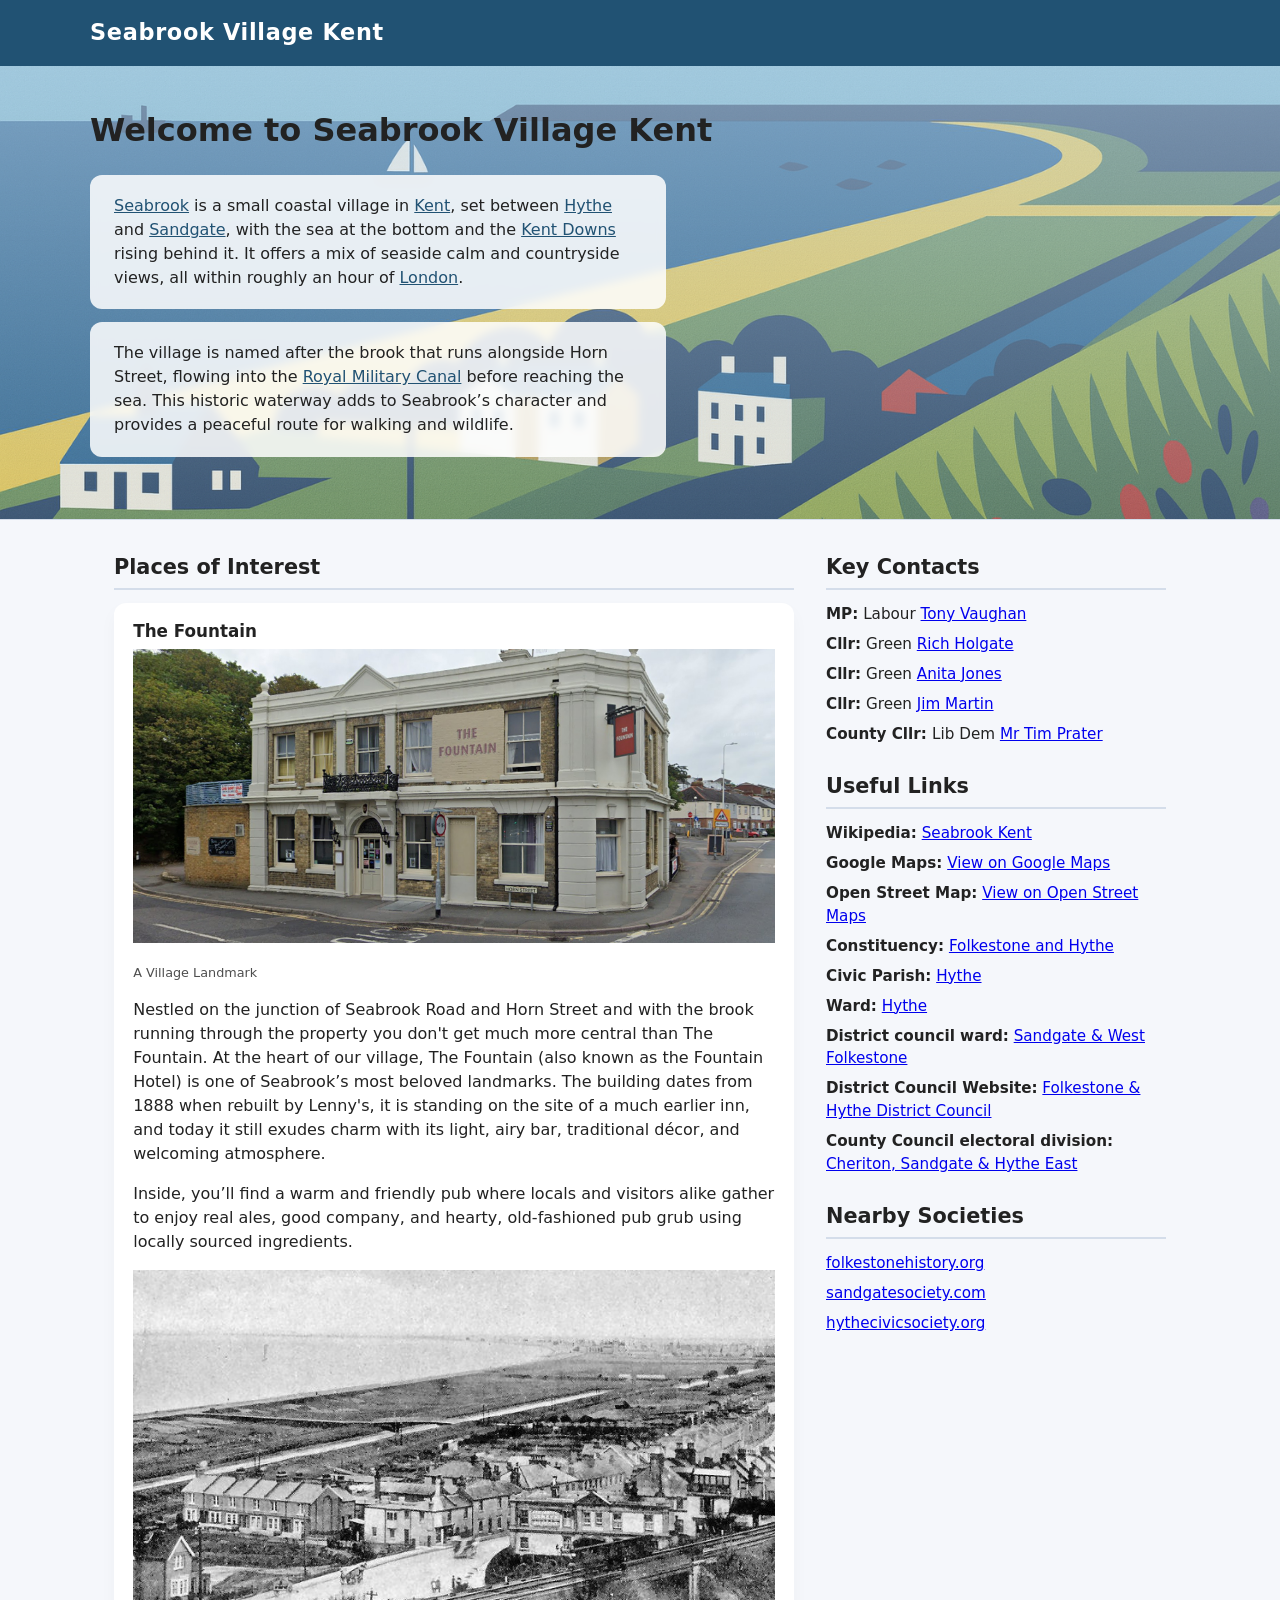
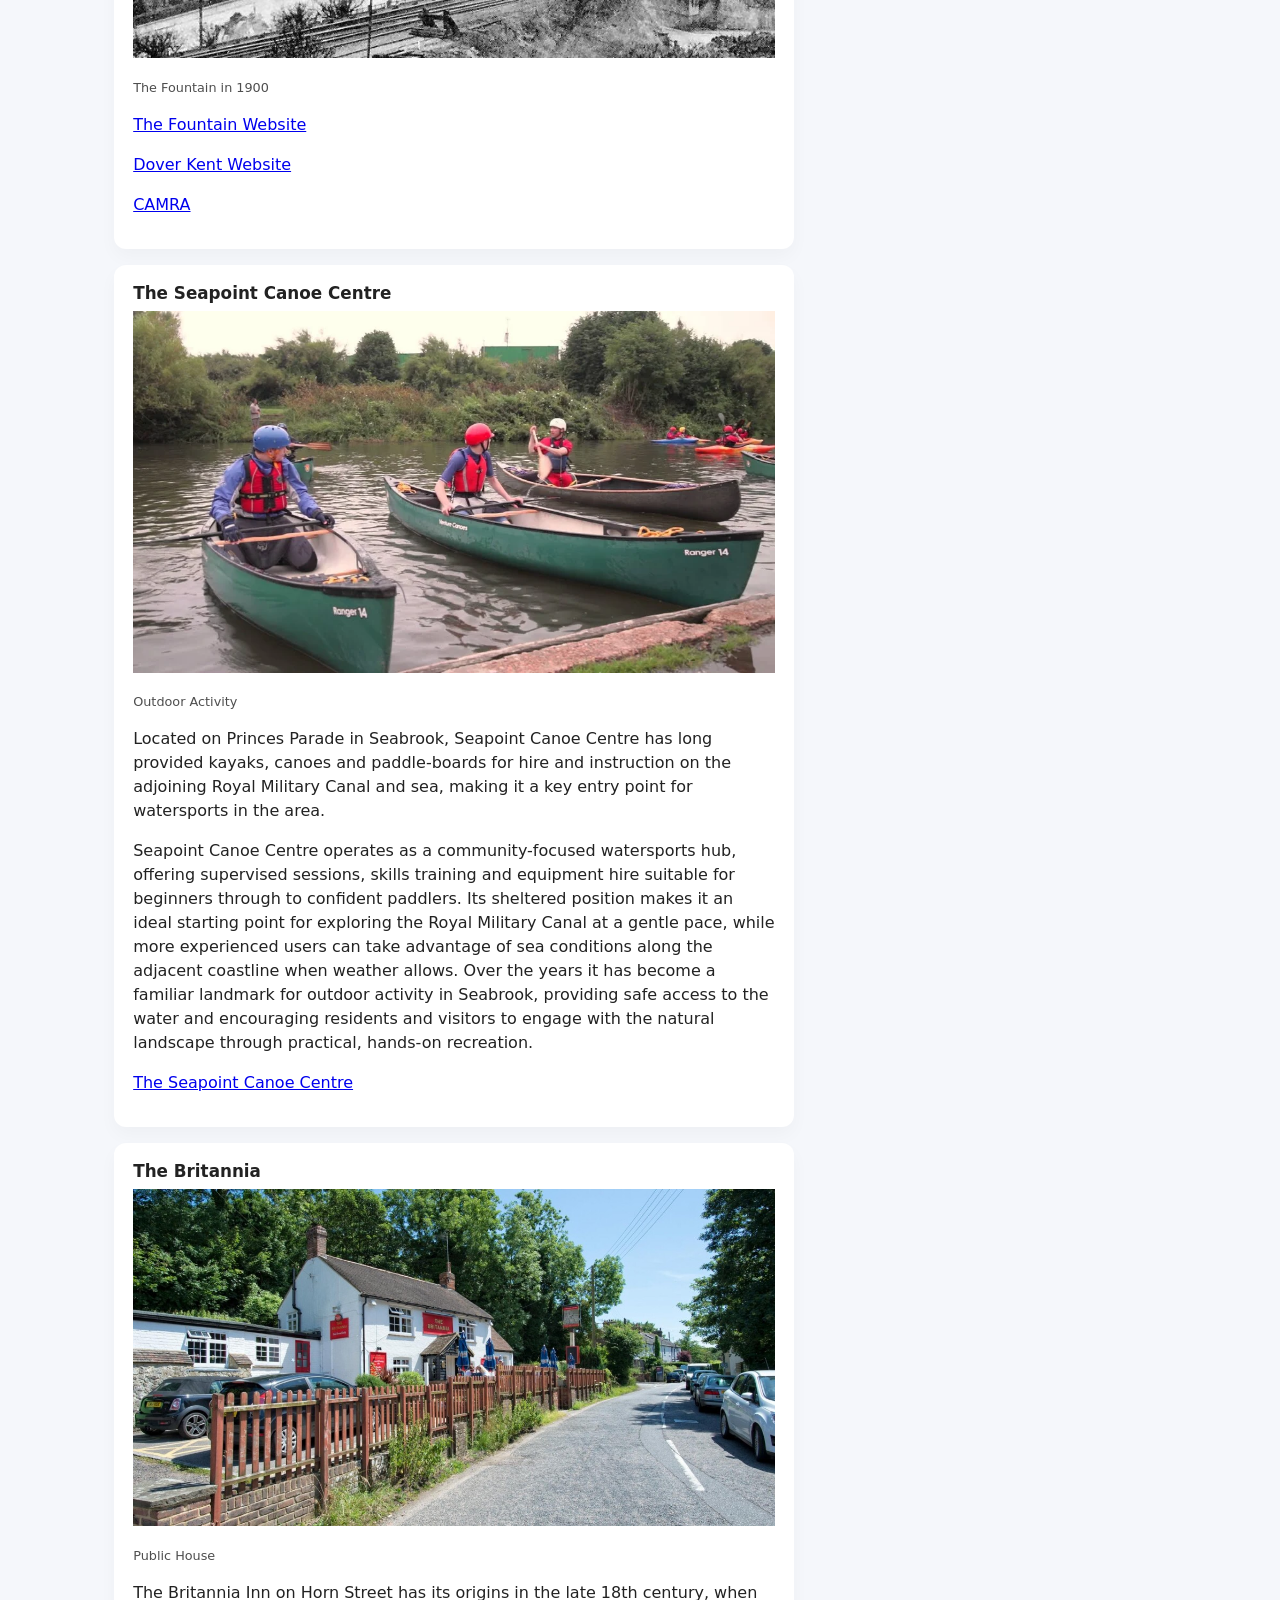
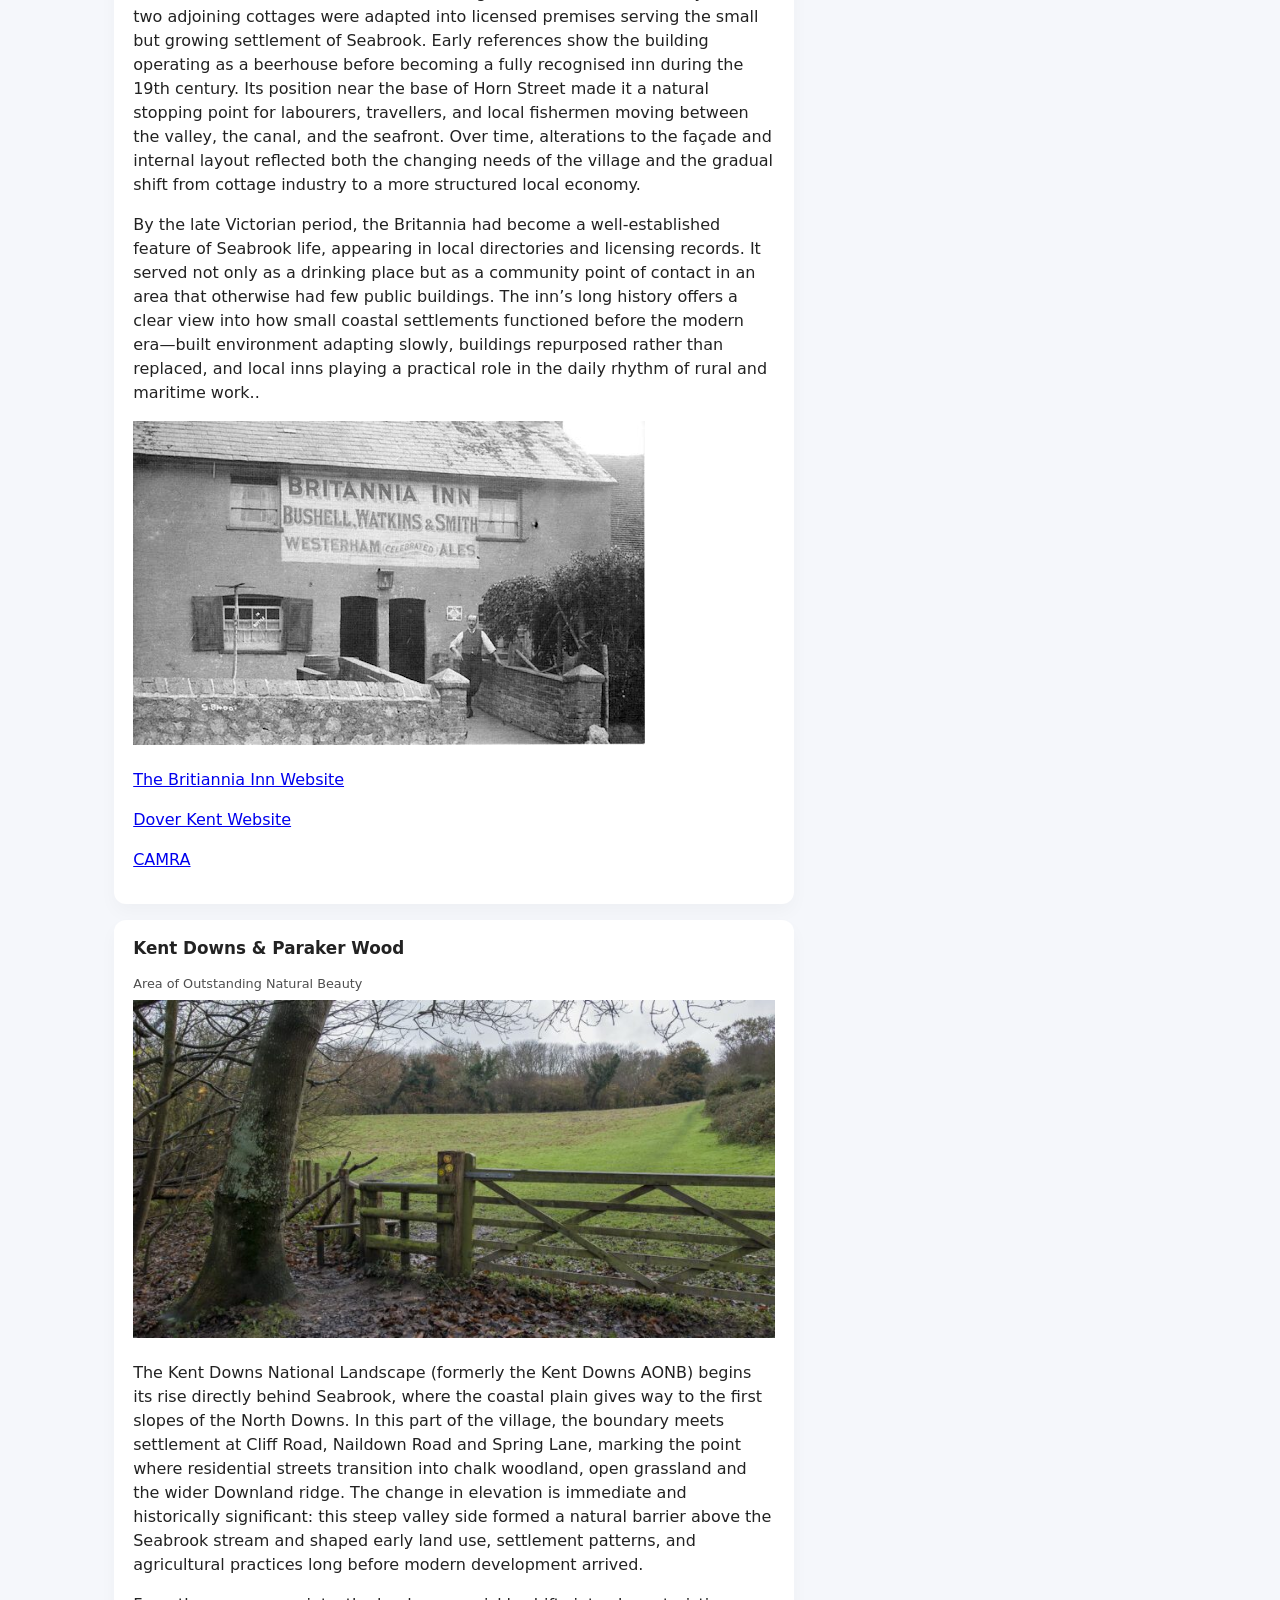
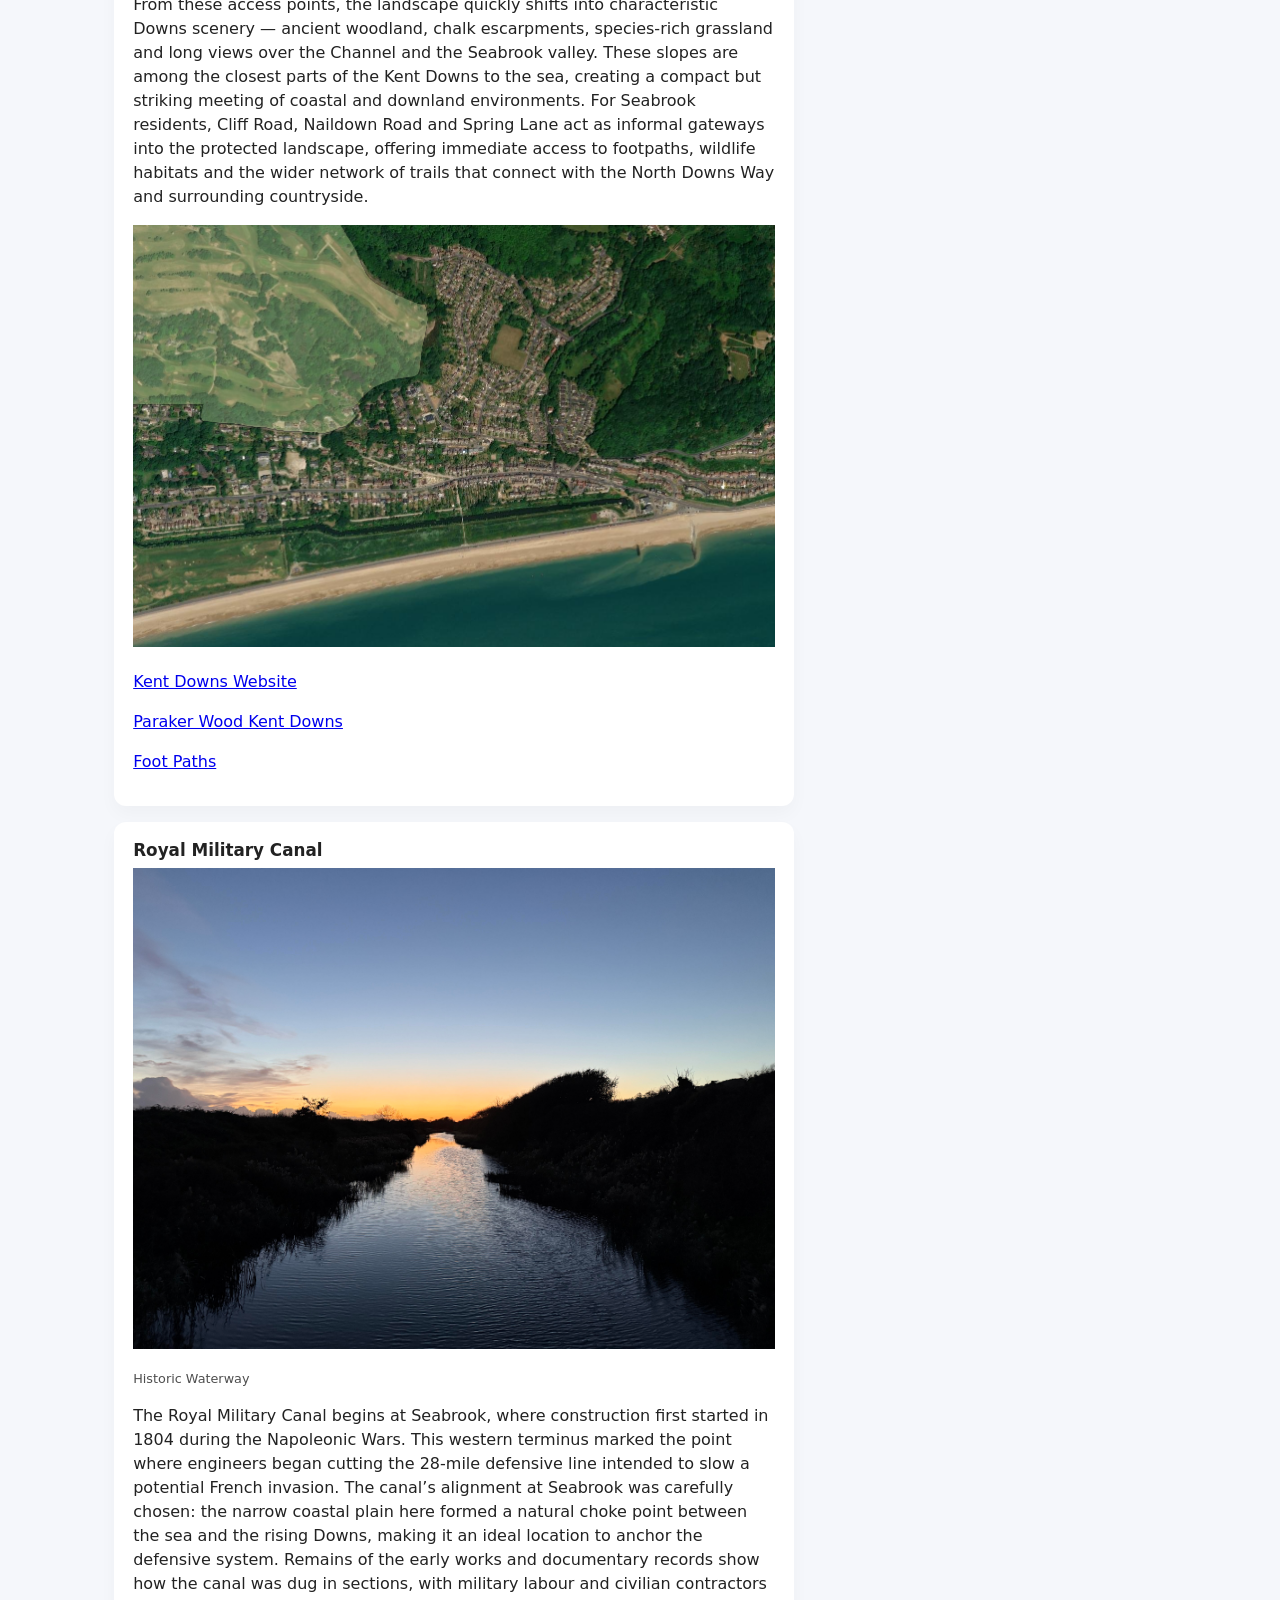
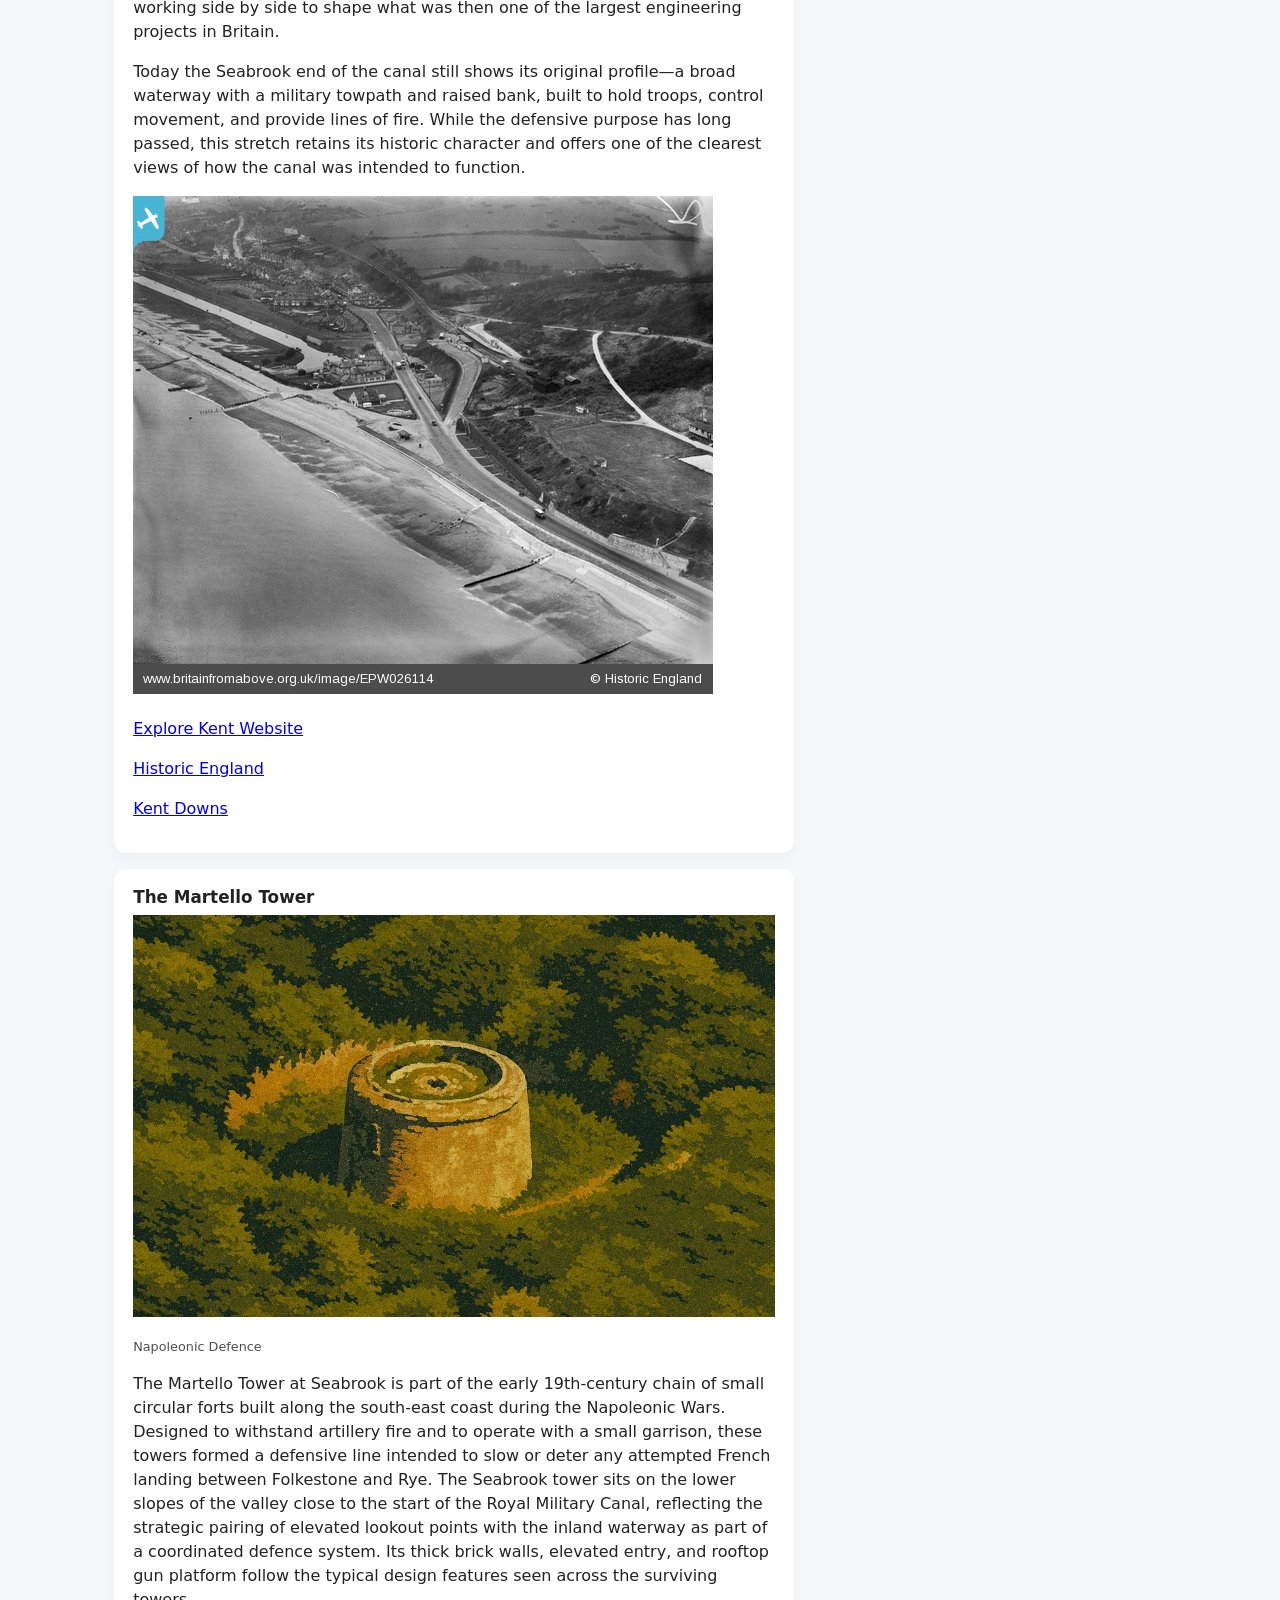
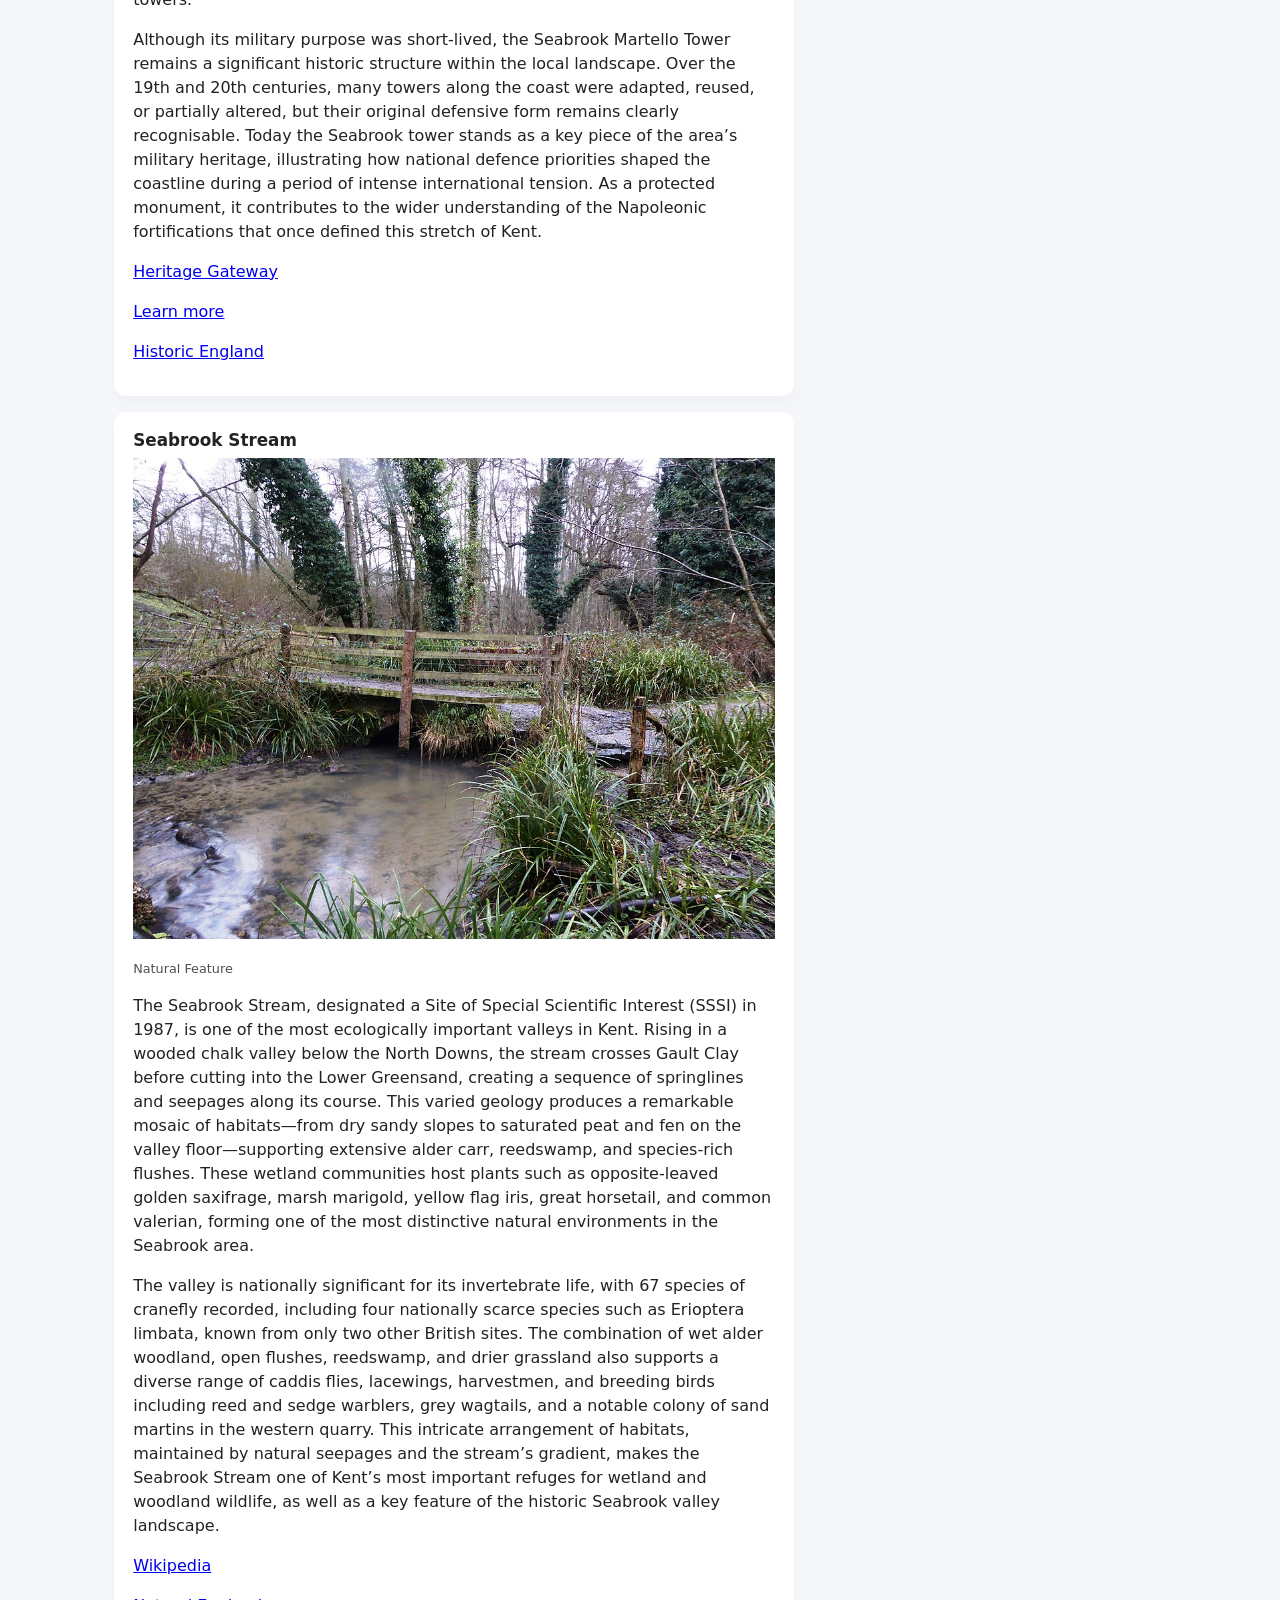
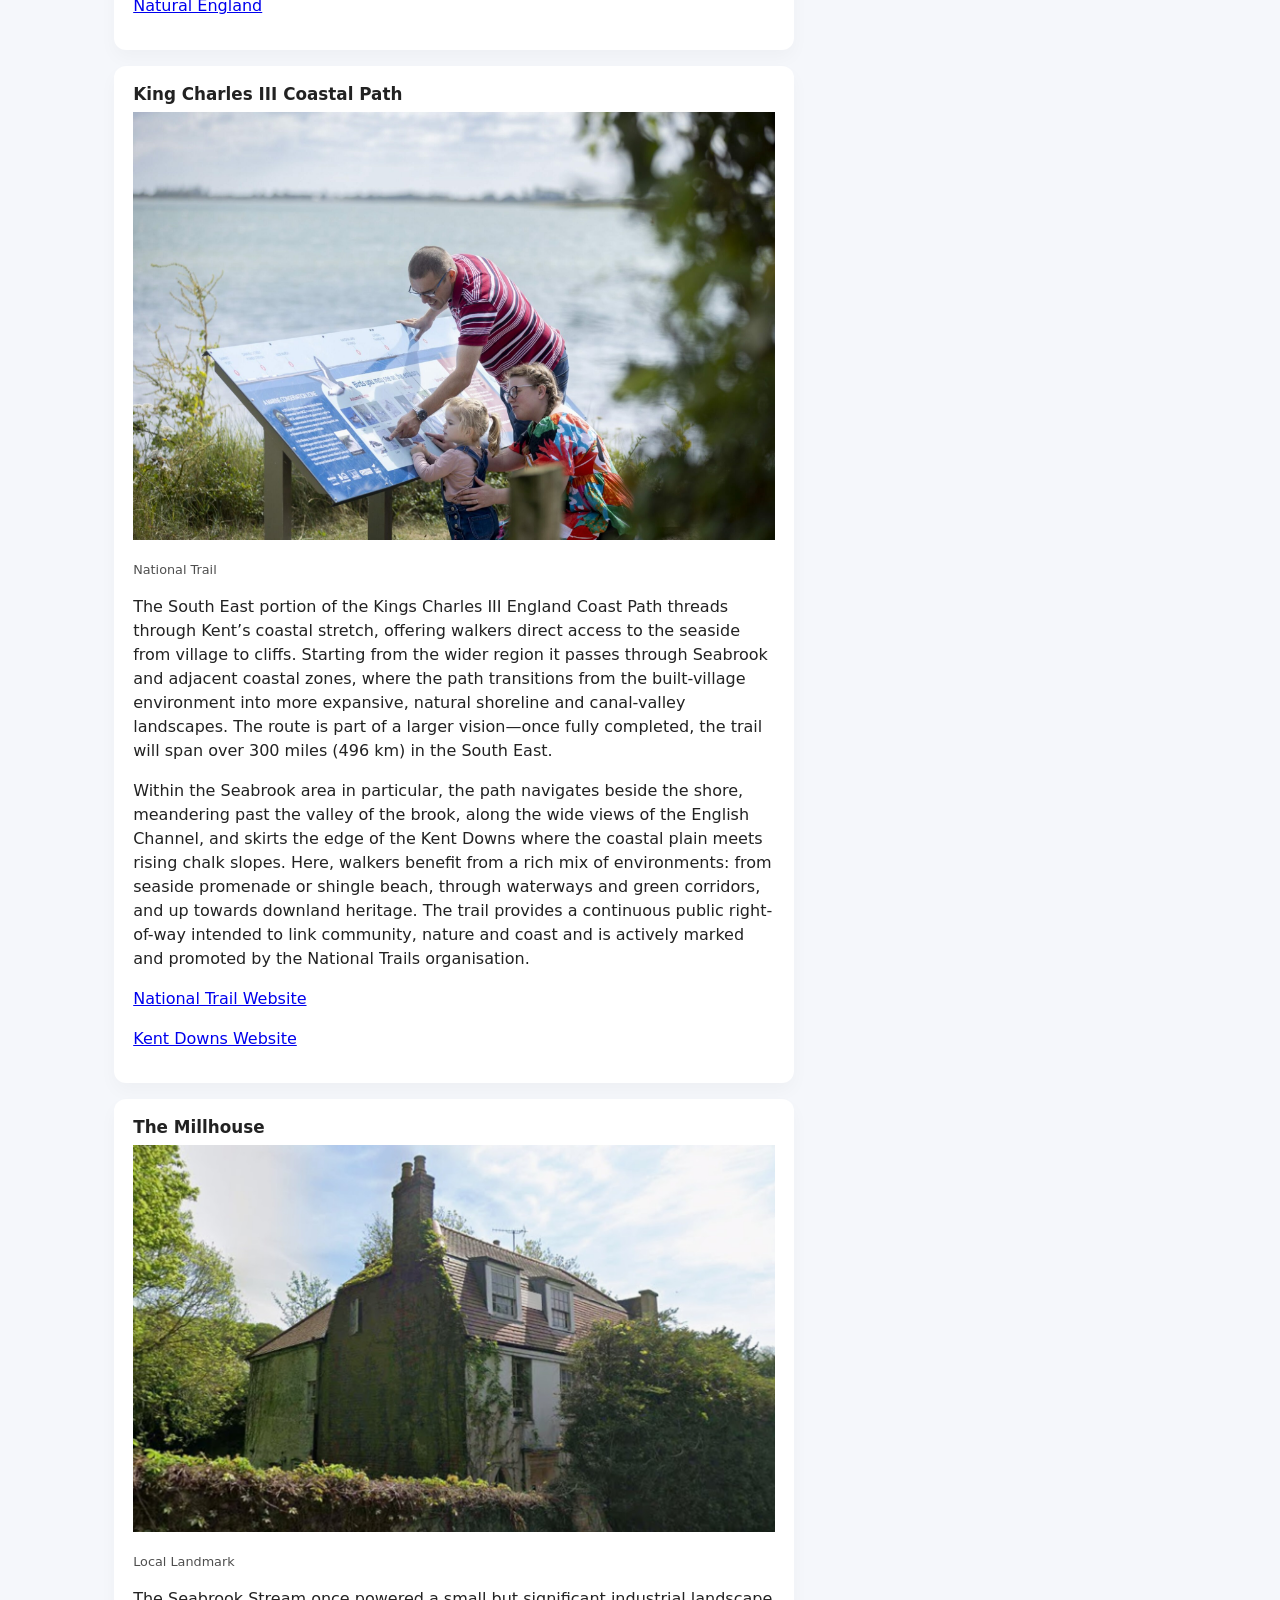
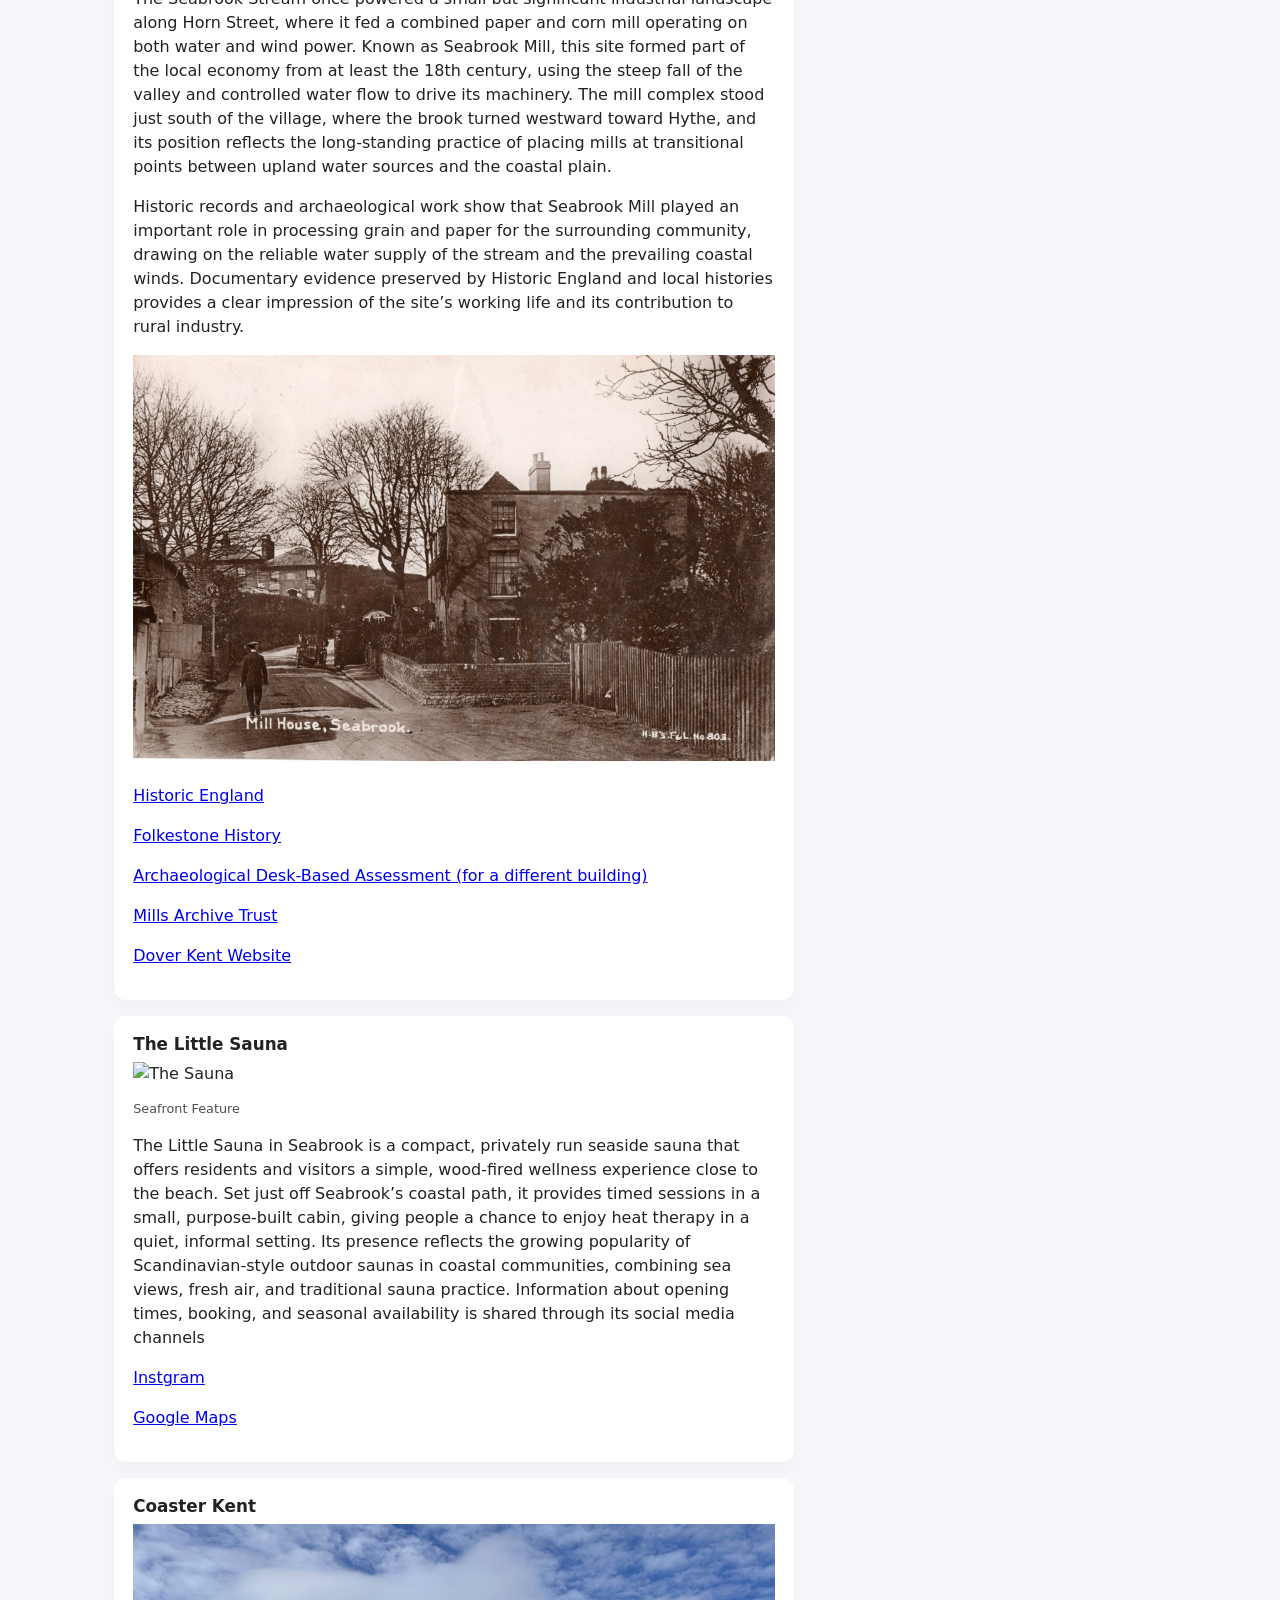
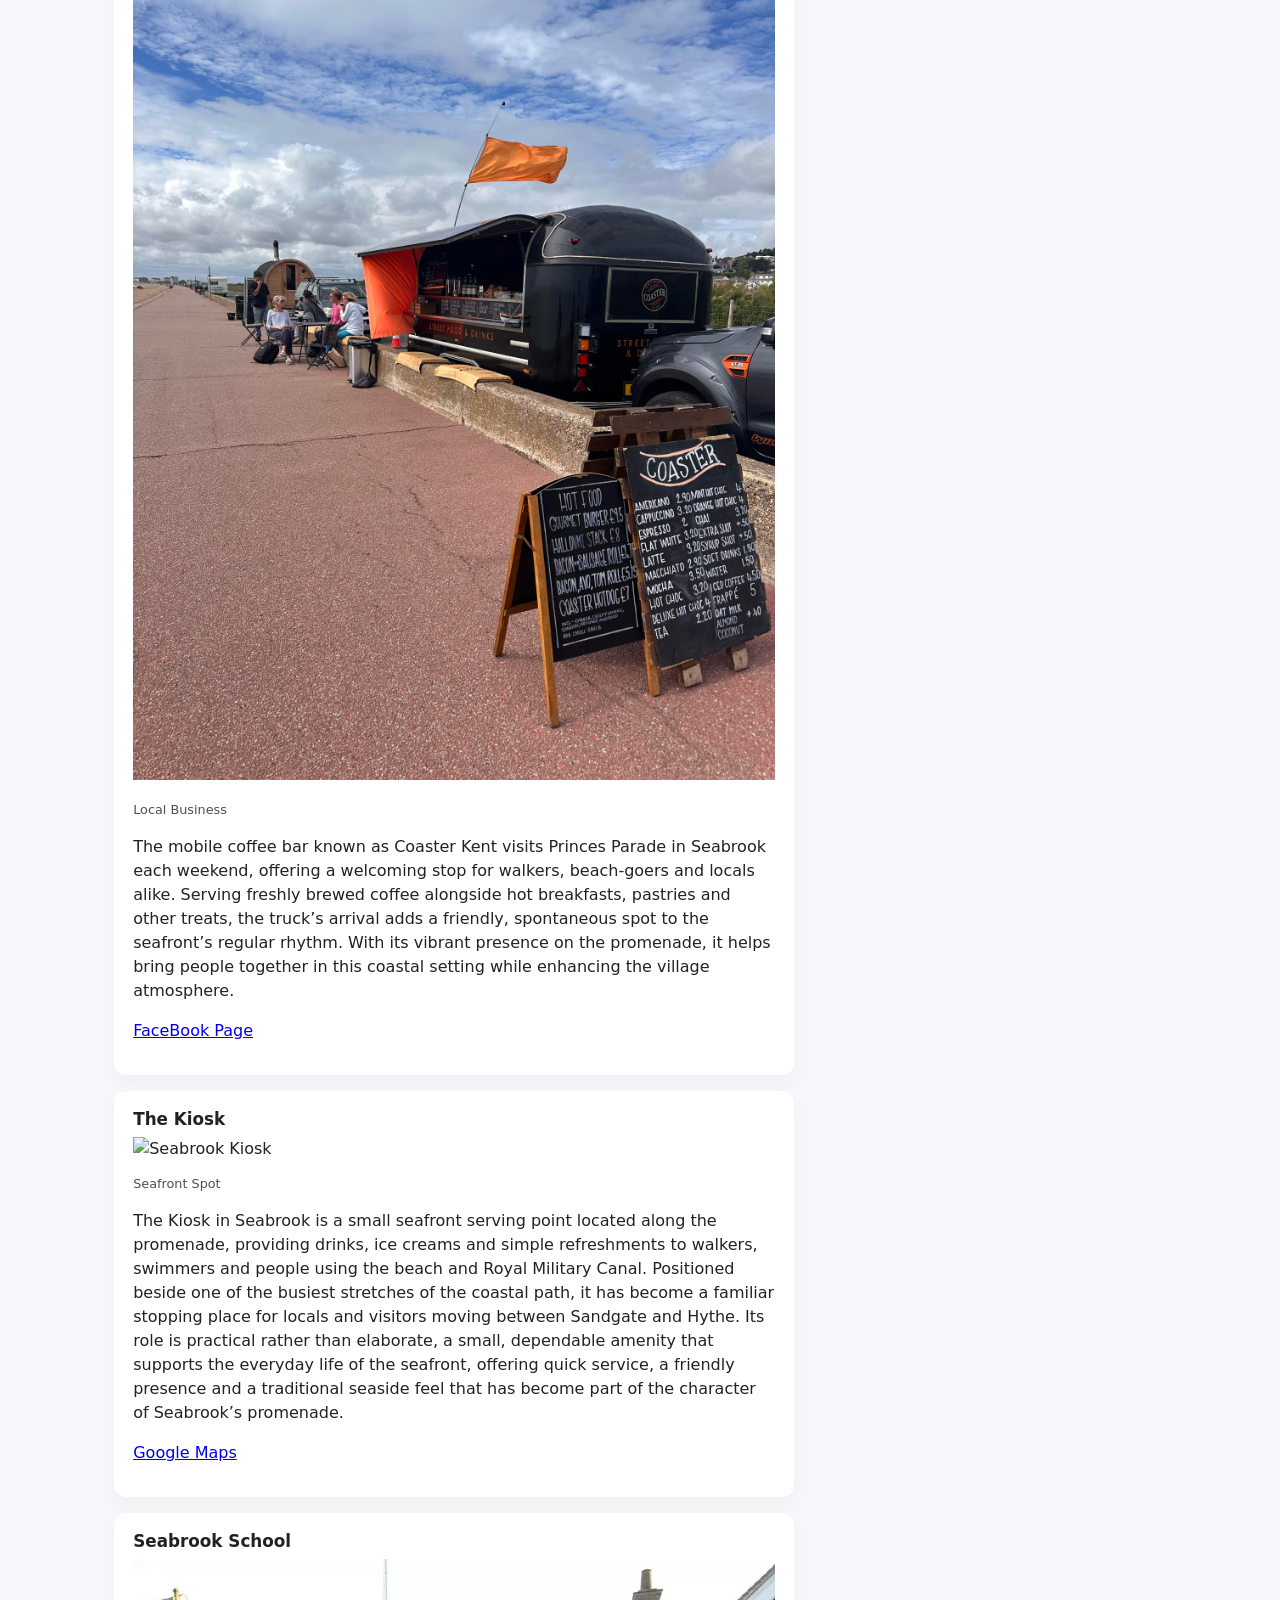
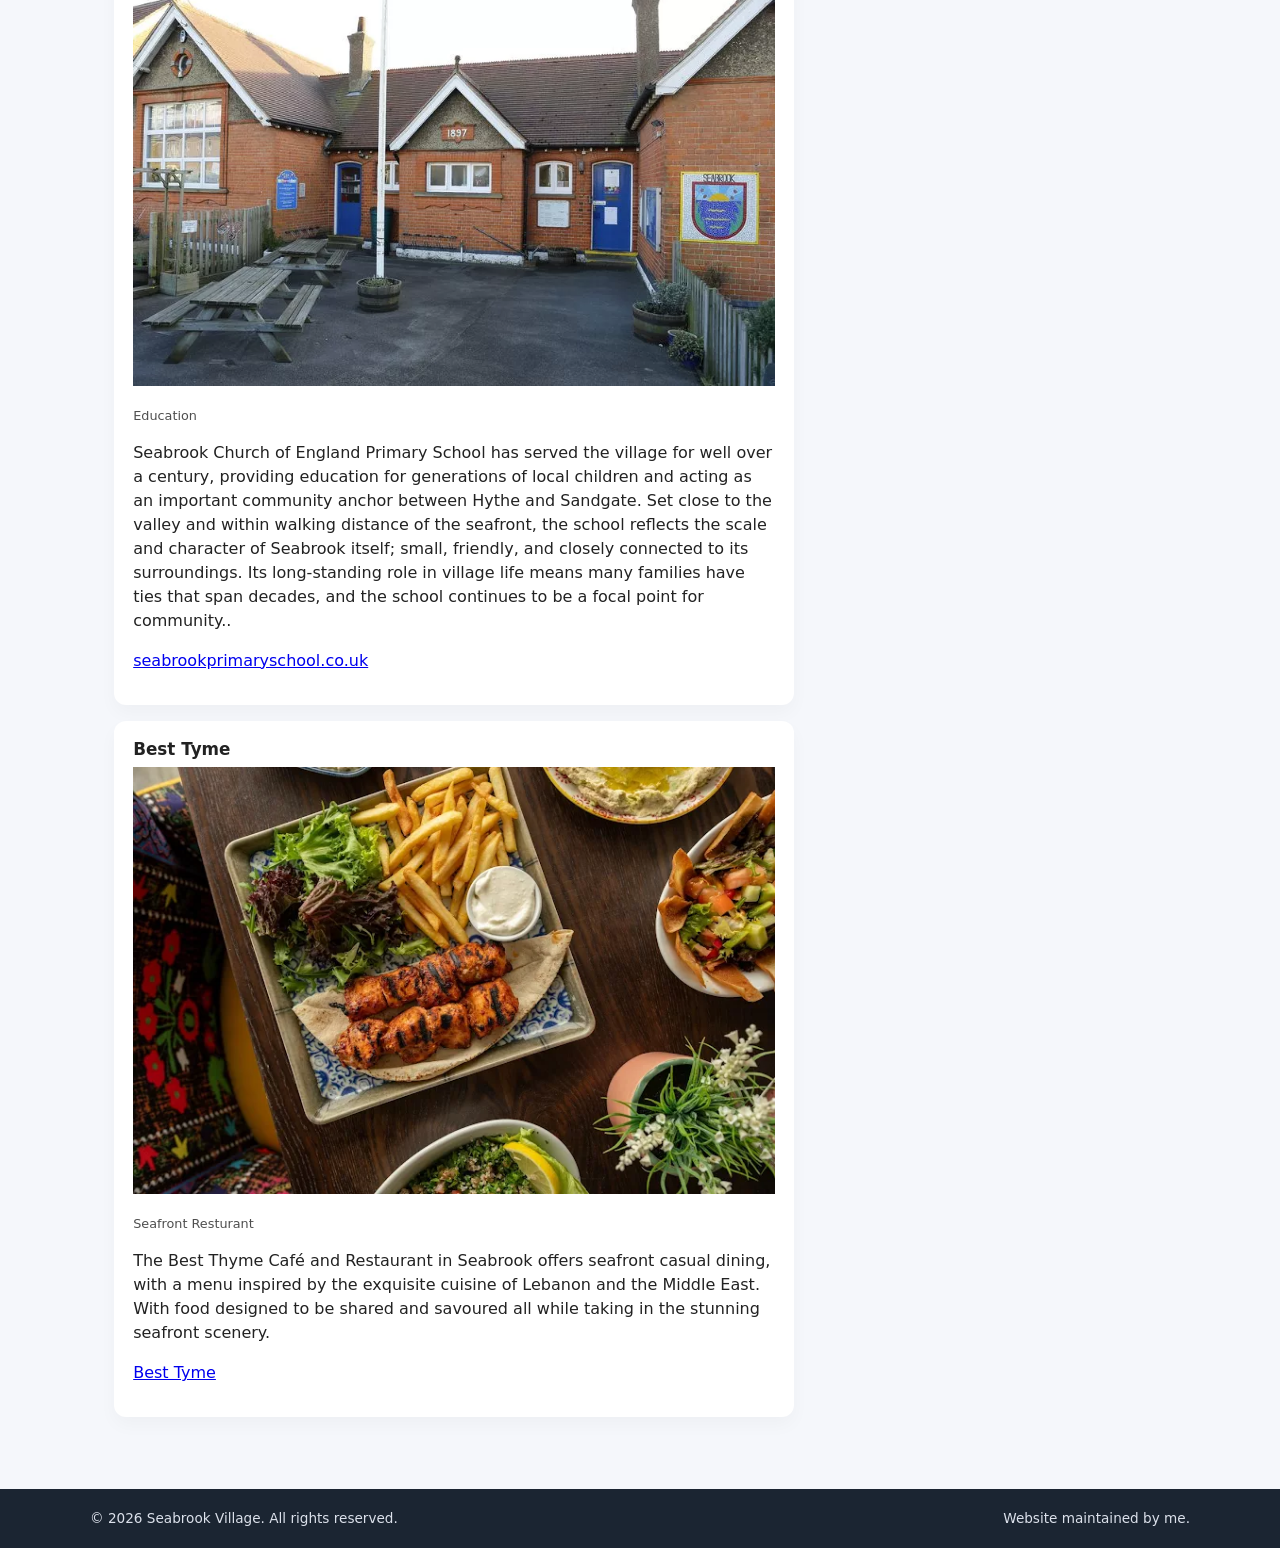
==== commit 0c17b9a4: "Add files via upload" ====
--- a/index.html
+++ b/index.html
@@ -479,17 +479,121 @@
   <p><a href="https://www.folkestonehistory.org/index.php?page=seabrook" class="card-link">Folkestone History</a></p>
   <p><a href="https://www.swatarchaeology.co.uk/pdf/2017/33-DBA%20cover%20Seabrook%20Hythe%2024.10.pdf" class="card-link">Archaeological Desk-Based Assessment (for a different building)</a></p>
   <p><a href="https://millsarchive.org/mills/index/?which=8656" class="card-link">Mills Archive Trust</a></p>
-
+   <p><a href="http://www.dover-kent.com/Bob-Hollingsbee/2000-05-11.html" class="card-link">Dover Kent Website</a></p>
+
+</div>
+
+<div class="card">
+  <h3>The Little Sauna</h3>
+  <img src="sauna.webp" alt="The Sauna">
+  <p class="meta">Seafront Feature</p>
+  <p>The Little Sauna in Seabrook is a compact, privately run seaside sauna that offers residents and visitors a simple, wood-fired wellness experience close to the beach. Set just off Seabrook’s coastal path, it provides timed sessions in a small, purpose-built cabin, giving people a chance to enjoy heat therapy in a quiet, informal setting. Its presence reflects the growing popularity of Scandinavian-style outdoor saunas in coastal communities, combining sea views, fresh air, and traditional sauna practice. Information about opening times, booking, and seasonal availability is shared through its social media channels
+  </p>
+  <p><a href="https://www.instagram.com/the_little_sauna/" class="card-link">Instgram</a></p>
+  <p><a href="https://share.google/JIlC21BcsBZK1v0jJ" class="card-link">Google Maps</a></p>
+</div>
+
+<div class="card">
+  <h3>Coaster Kent</h3>
+  <img src="coaster.jpg" alt="The Coffee Shop">
+  <p class="meta">Local Business</p>
+  <p>The mobile coffee bar known as Coaster Kent visits Princes Parade in Seabrook each weekend, offering a welcoming stop for walkers, beach-goers and locals alike. Serving freshly brewed coffee alongside hot breakfasts, pastries and other treats, the truck’s arrival adds a friendly, spontaneous spot to the seafront’s regular rhythm. With its vibrant presence on the promenade, it helps bring people together in this coastal setting while enhancing the village atmosphere.
+  </p>
+  <p><a href="https://www.facebook.com/people/Coaster-Kent/100089248650602/" class="card-link">FaceBook Page</a></p>
+</div>
+
+
+<div class="card">
+  <h3>The Kiosk</h3>
+  <img src="kiosk.png" alt="Seabrook Kiosk">
+  <p class="meta">Seafront Spot</p>
+  <p>
+The Kiosk in Seabrook is a small seafront serving point located along the promenade, providing drinks, ice creams and simple refreshments to walkers, swimmers and people using the beach and Royal Military Canal. Positioned beside one of the busiest stretches of the coastal path, it has become a familiar stopping place for locals and visitors moving between Sandgate and Hythe. Its role is practical rather than elaborate, a small, dependable amenity that supports the everyday life of the seafront, offering quick service, a friendly presence and a traditional seaside feel that has become part of the character of Seabrook’s promenade.
+  </p>
+  <p><a href="https://share.google/Z6M9ErxKy44nigQul" class="card-link">Google Maps</a></p>
+</div>
+
+
+<div class="card">
+  <h3>Seabrook School</h3>
+  <img src="primary.webp" alt="Seabrook School">
+  <p class="meta">Education</p>
+  <p>
+Seabrook Church of England Primary School has served the village for well over a century, providing education for generations of local children and acting as an important community anchor between Hythe and Sandgate. Set close to the valley and within walking distance of the seafront, the school reflects the scale and character of Seabrook itself; small, friendly, and closely connected to its surroundings. Its long-standing role in village life means many families have ties that span decades, and the school continues to be a focal point for community..
+  </p>
+  <p><a href="https://www.seabrookprimaryschool.co.uk/" class="card-link">seabrookprimaryschool.co.uk</a></p>
+</div>
+
+
+<div class="card">
+  <h3>Best Tyme</h3>
+  <img src="best.webp" alt="Princess Parade">
+  <p class="meta">Seafront Resturant</p>
+  <p>
+    The Best Thyme Café and Restaurant in Seabrook offers seafront casual dining, with a menu inspired by the exquisite cuisine of Lebanon and the Middle East. With food designed to be shared and savoured all while taking in the stunning seafront scenery.
+  </p>
+  <p><a href="https://bestthymecafe.com/about/" class="card-link">Best Tyme</a></p>
 </div>
 
 <!--
-
+<div class="card">
+  <h3>Seabrook Park</h3>
+  <img src="https://via.placeholder.com/400x250?text=Image+Coming+Soon" alt="Seabrook Park">
+  <p class="meta">Recreation Area</p>
+  <p>
+    Seabrook Park provides a welcome green space for families, dog walkers, and local gatherings. Nestled between the village and the
+    canal, it offers an easy escape into nature without leaving the neighbourhood.
+  </p>
+  <p><a href="https://share.google/onZJZa8VOTgU7EeBr" class="card-link">Learn more</a></p>
+</div>
+
+
+Shorncliffe Battery wall
+https://historicengland.org.uk/listing/the-list/list-entry/1005117
+
+https://swatarchaeology.co.uk/pdf/2021/19-128%20210816%209%20Seabrook%20Hythe%20KCC%20Archaeological%20Watching%20Brief%20report.pdf
 https://www.folkestonehistory.org/index.php?page=seabrook 
-
+https://magic.defra.gov.uk/MagicMap.html
 https://historicengland.org.uk/listing/the-list/list-entry/1393476
-
+https://magic.defra.gov.uk/MagicMap.html
 https://www.folkestone-hythe.gov.uk/downloads/file/2514/hythe-conservation-area-appraisal-8-may-2008
-
+https://bid.gorringes.co.uk/past-auctions/srgo10458/lot-details/d11ecb66-b4e4-4da1-a92b-b28b00a908b7
+https://www.maryevans.com/contributors/fri/sandgate-seabrook-stills-1899-45646736.html
+https://www.prints-online.com/new-images-july-2023/princes-parade-east-seabrook-kent-32345812.html?srsltid=AfmBOoqWG2njGRk47DR0UXeH2QI9WNpPXtGNhM2O4GLku_rwjUS5U3es
+
+
+<div class="card">
+  <h3>Princess Parade</h3>
+  <img src="https://via.placeholder.com/400x250?text=Image+Coming+Soon" alt="Princess Parade">
+  <p class="meta">Seafront Promenade</p>
+  <p>
+    Stretching between Seabrook and Sandgate, Princess Parade offers one of the most scenic and enjoyable walks along the shoreline.
+    Loved for its open views and breezy character, it remains a favourite place for both residents and visitors.
+  </p>
+  <p><a href="#" class="card-link">Learn more</a></p>
+</div>
+
+<div class="card">
+  <h3>The Beach</h3>
+  <img src="https://via.placeholder.com/400x250?text=Image+Coming+Soon" alt="Seabrook Beach">
+  <p class="meta">Coastline</p>
+  <p>
+    Seabrook’s beach is a peaceful stretch of shingle and sand, offering wide sea views and a calming atmosphere. Popular with families,
+    walkers, swimmers, and dog owners, it is one of the village’s best-loved natural spaces.
+  </p>
+  <p><a href="#" class="card-link">Learn more</a></p>
+</div>
+
+<div class="card">
+  <h3>Battery Point</h3>
+  <img src="https://via.placeholder.com/400x250?text=Image+Coming+Soon" alt="Battery Point">
+  <p class="meta">Coastal Feature</p>
+  <p>
+    Battery Point is an important landmark along the Seabrook coastline, once linked to military defence and lookout duties. Today it
+    offers panoramic sea views and a sense of connection to the area’s protective past.
+  </p>
+  <p><a href="#" class="card-link">Learn more</a></p>
+</div>
 
 <div class="card">
   <h3>The Old Boathouse</h3>
@@ -649,28 +753,6 @@
 </div>
 
 <div class="card">
-  <h3>Seabrook School</h3>
-  <img src="https://via.placeholder.com/400x250?text=Image+Coming+Soon" alt="Seabrook School">
-  <p class="meta">Education</p>
-  <p>
-    Seabrook School has welcomed generations of children from the local area, becoming a central pillar of village life. Its long history
-    reflects the community’s commitment to learning, growth, and continuity across the years.
-  </p>
-  <p><a href="#" class="card-link">Learn more</a></p>
-</div>
-
-<div class="card">
-  <h3>Princess Parade</h3>
-  <img src="https://via.placeholder.com/400x250?text=Image+Coming+Soon" alt="Princess Parade">
-  <p class="meta">Seafront Promenade</p>
-  <p>
-    Stretching between Seabrook and Sandgate, Princess Parade offers one of the most scenic and enjoyable walks along the shoreline.
-    Loved for its open views and breezy character, it remains a favourite place for both residents and visitors.
-  </p>
-  <p><a href="#" class="card-link">Learn more</a></p>
-</div>
-
-<div class="card">
   <h3>Imperial (Seabrook) Hotel</h3>
   <img src="https://via.placeholder.com/400x250?text=Image+Coming+Soon" alt="Imperial Hotel Seabrook">
   <p class="meta">Historic Hotel</p>
@@ -770,67 +852,6 @@
   <p><a href="#" class="card-link">Learn more</a></p>
 </div>
 
-<div class="card">
-  <h3>The Sauna</h3>
-  <img src="https://via.placeholder.com/400x250?text=Image+Coming+Soon" alt="The Sauna">
-  <p class="meta">Seafront Feature</p>
-  <p>
-  </p>
-  <p><a href="#" class="card-link">Learn more</a></p>
-</div>
-
-<div class="card">
-  <h3>The Coffee Shop</h3>
-  <img src="https://via.placeholder.com/400x250?text=Image+Coming+Soon" alt="The Coffee Shop">
-  <p class="meta">Local Business</p>
-  <p>
-  </p>
-  <p><a href="#" class="card-link">Learn more</a></p>
-</div>
-
-<div class="card">
-  <h3>The Beach</h3>
-  <img src="https://via.placeholder.com/400x250?text=Image+Coming+Soon" alt="Seabrook Beach">
-  <p class="meta">Coastline</p>
-  <p>
-    Seabrook’s beach is a peaceful stretch of shingle and sand, offering wide sea views and a calming atmosphere. Popular with families,
-    walkers, swimmers, and dog owners, it is one of the village’s best-loved natural spaces.
-  </p>
-  <p><a href="#" class="card-link">Learn more</a></p>
-</div>
-
-<div class="card">
-  <h3>Battery Point</h3>
-  <img src="https://via.placeholder.com/400x250?text=Image+Coming+Soon" alt="Battery Point">
-  <p class="meta">Coastal Feature</p>
-  <p>
-    Battery Point is an important landmark along the Seabrook coastline, once linked to military defence and lookout duties. Today it
-    offers panoramic sea views and a sense of connection to the area’s protective past.
-  </p>
-  <p><a href="#" class="card-link">Learn more</a></p>
-</div>
-
-<div class="card">
-  <h3>The Kiosk</h3>
-  <img src="https://via.placeholder.com/400x250?text=Image+Coming+Soon" alt="Seabrook Kiosk">
-  <p class="meta">Seafront Spot</p>
-  <p>
-    The seaside kiosk has long served as a friendly stop for refreshments, ice creams, and snacks along the coastal path. It remains a
-    simple but much-loved feature of daily life by the sea.
-  </p>
-  <p><a href="#" class="card-link">Learn more</a></p>
-</div>
-
-<div class="card">
-  <h3>Seabrook Park</h3>
-  <img src="https://via.placeholder.com/400x250?text=Image+Coming+Soon" alt="Seabrook Park">
-  <p class="meta">Recreation Area</p>
-  <p>
-    Seabrook Park provides a welcome green space for families, dog walkers, and local gatherings. Nestled between the village and the
-    canal, it offers an easy escape into nature without leaving the neighbourhood.
-  </p>
-  <p><a href="#" class="card-link">Learn more</a></p>
-</div>
 
 <div class="card">
   <h3>Cliff Road</h3>
@@ -983,17 +1004,7 @@
   <p><a href="#" class="card-link">Learn more</a></p>
 </div>
 
-<div class="card">
-  <h3>Martello Towers of Seabrook</h3>
-  <img src="https://via.placeholder.com/400x250?text=Image+Coming+Soon" alt="Martello Towers Seabrook">
-  <p class="meta">Napoleonic Defences</p>
-  <p>
-    Seabrook is home to part of the chain of Martello Towers built along the south coast during the Napoleonic era. These stout, round
-    defensive forts once guarded the shoreline against invasion and remain some of the most striking historic structures in the area.
-    Today they stand as important reminders of the region’s military past and the strategic significance of the Kent coastline.
-  </p>
-  <p><a href="#" class="card-link">Learn more</a></p>
-</div>
+
 
 <div class="card">
   <h3>F. T. Moore</h3>
@@ -1140,6 +1151,17 @@
 
         </ul>
       </section>
+
+      <section>
+        <h2>Nearby Societies</h2>
+        <ul class="contact-list">
+          <li><a href="https://www.folkestonehistory.org/">folkestonehistory.org</a></li>
+          <li><a href="https://sandgatesociety.com/">sandgatesociety.com</a></li>
+          <li><a href="https://www.hythecivicsociety.org/">hythecivicsociety.org</a></li>
+        </ul>
+      </section>
+
+
     </aside>
   </main>
 
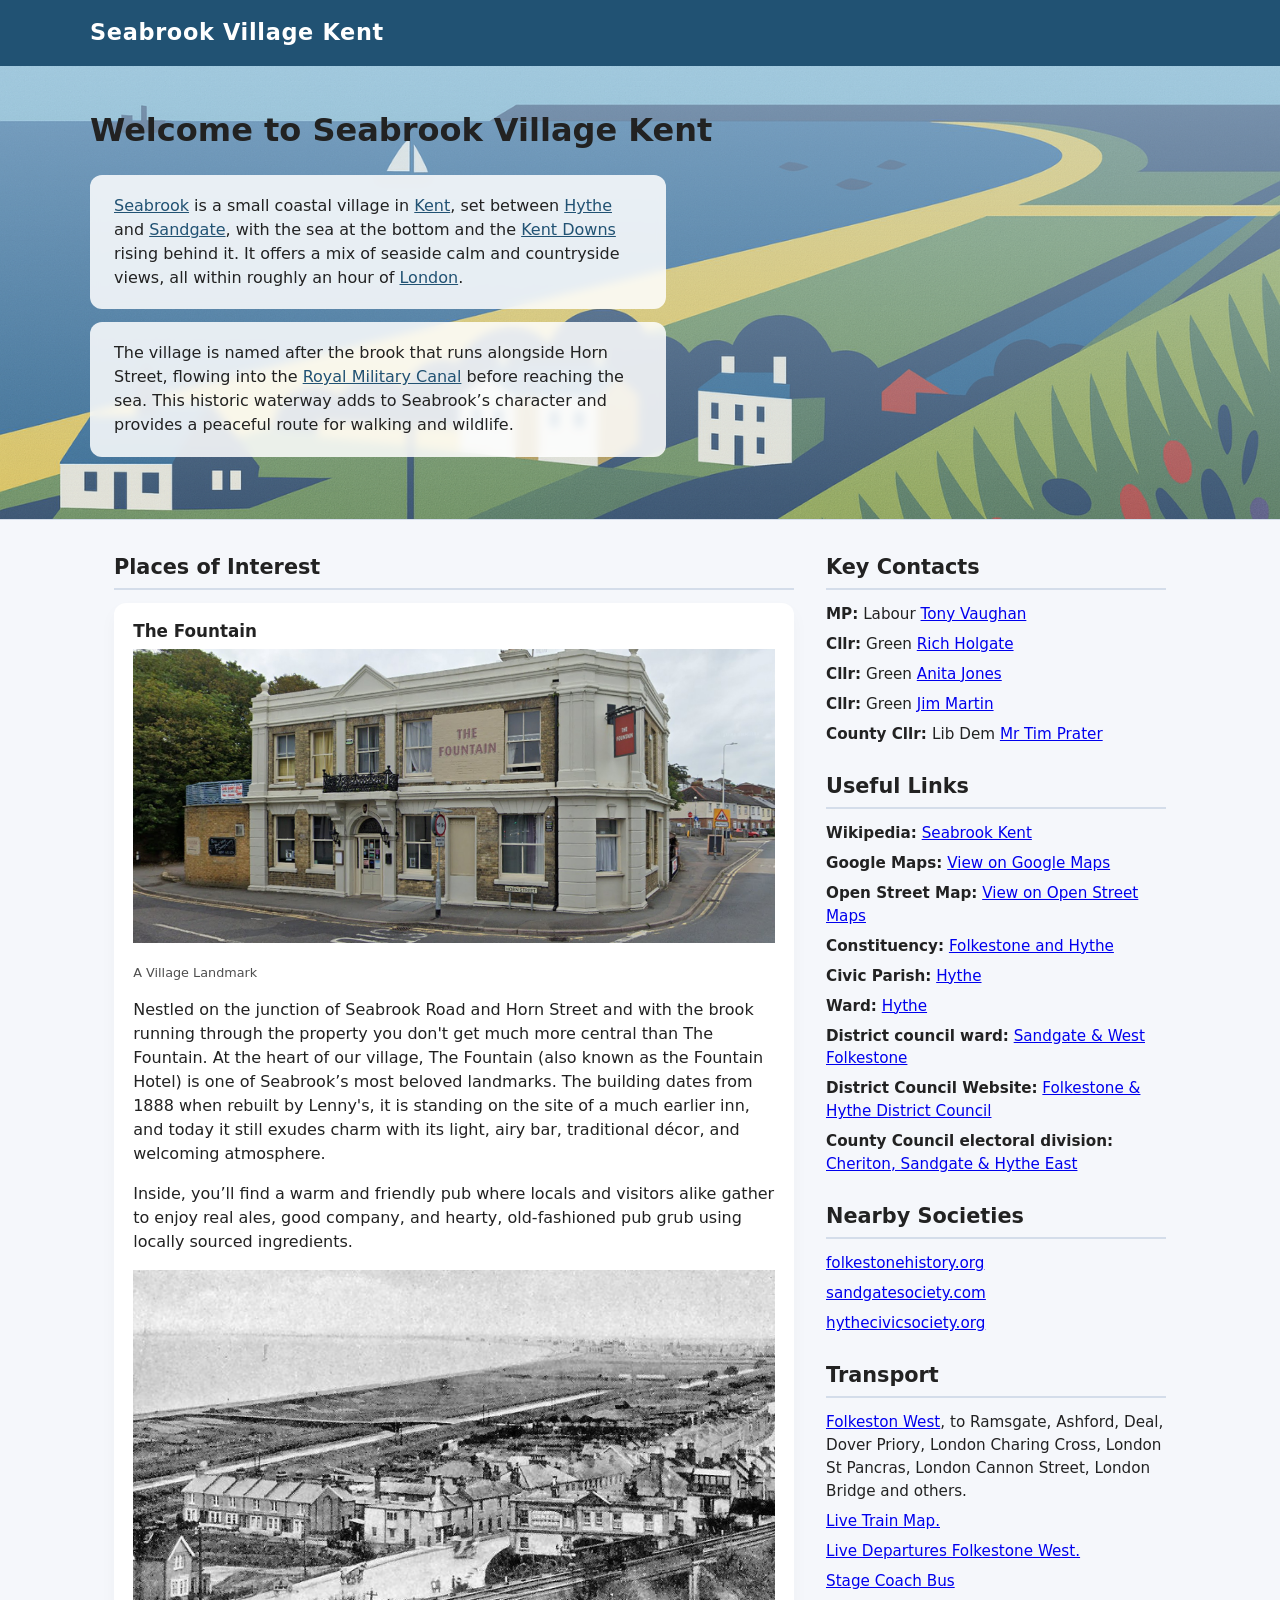
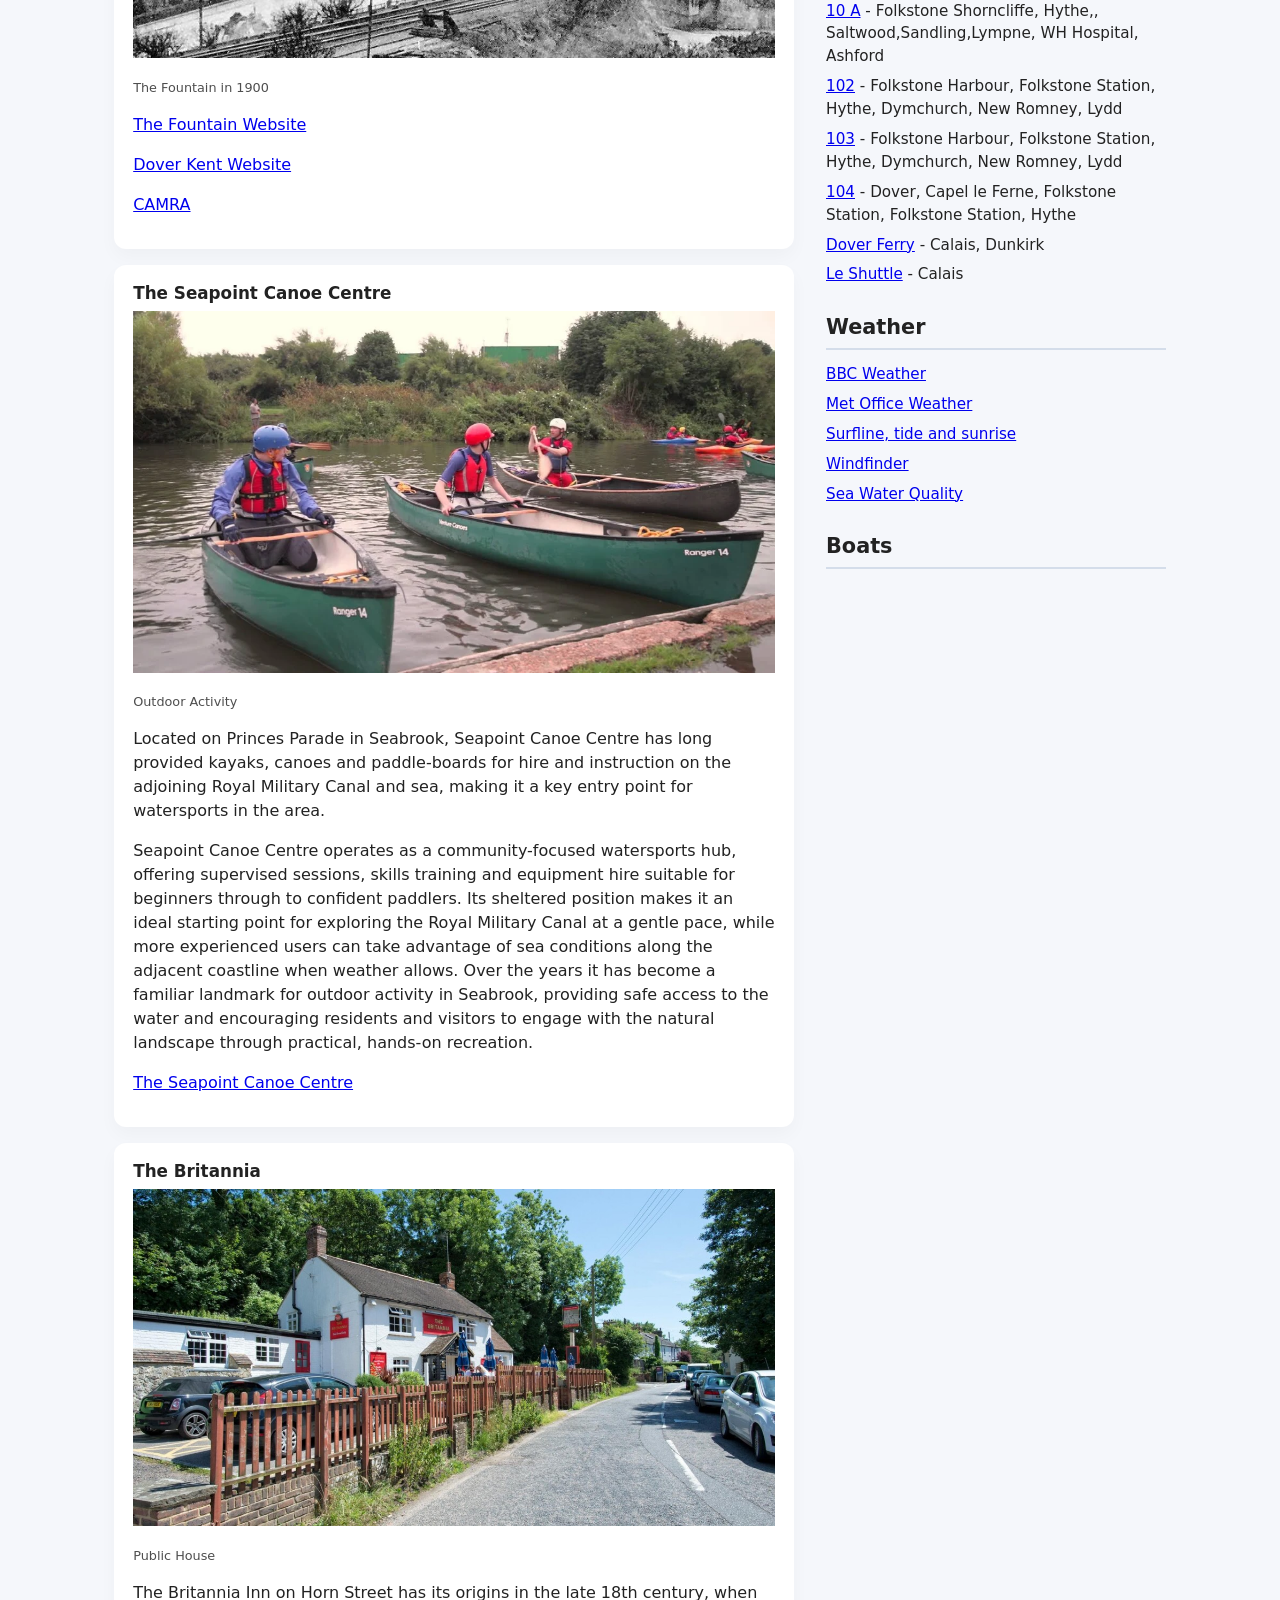
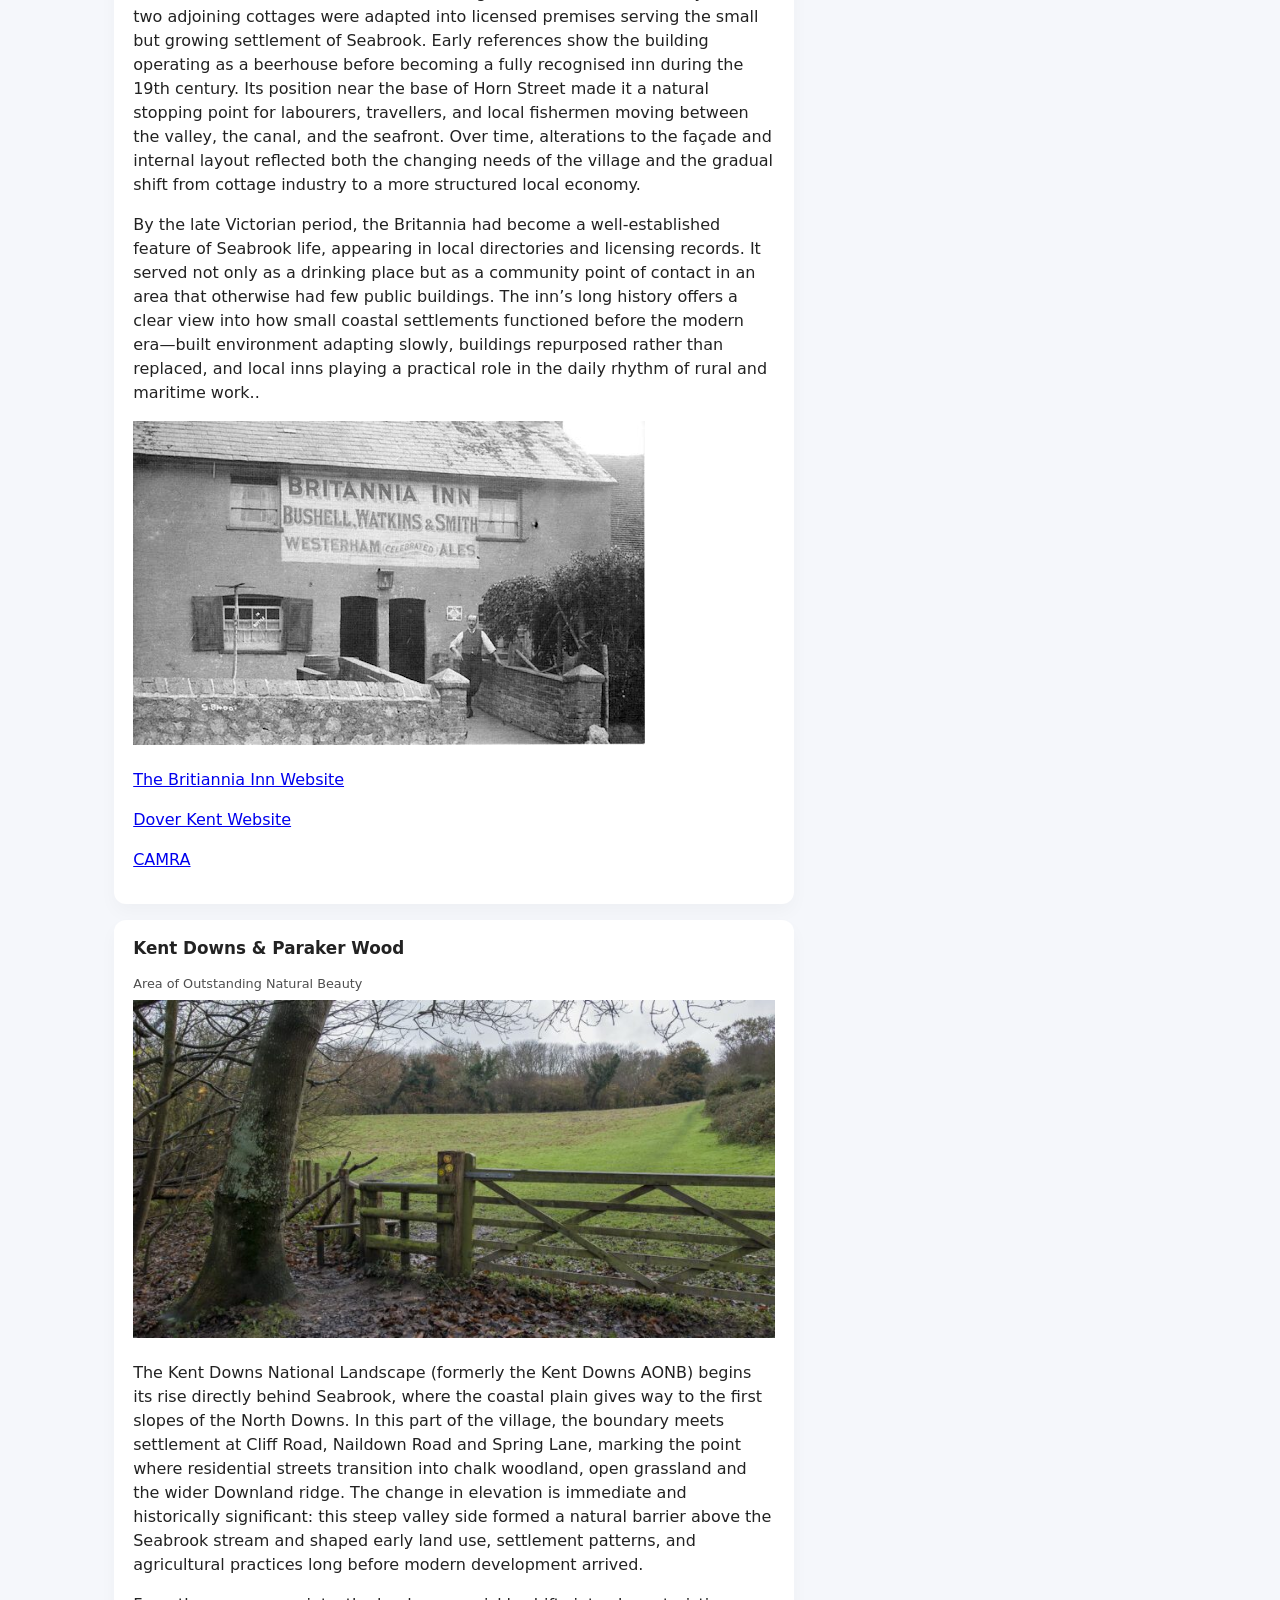
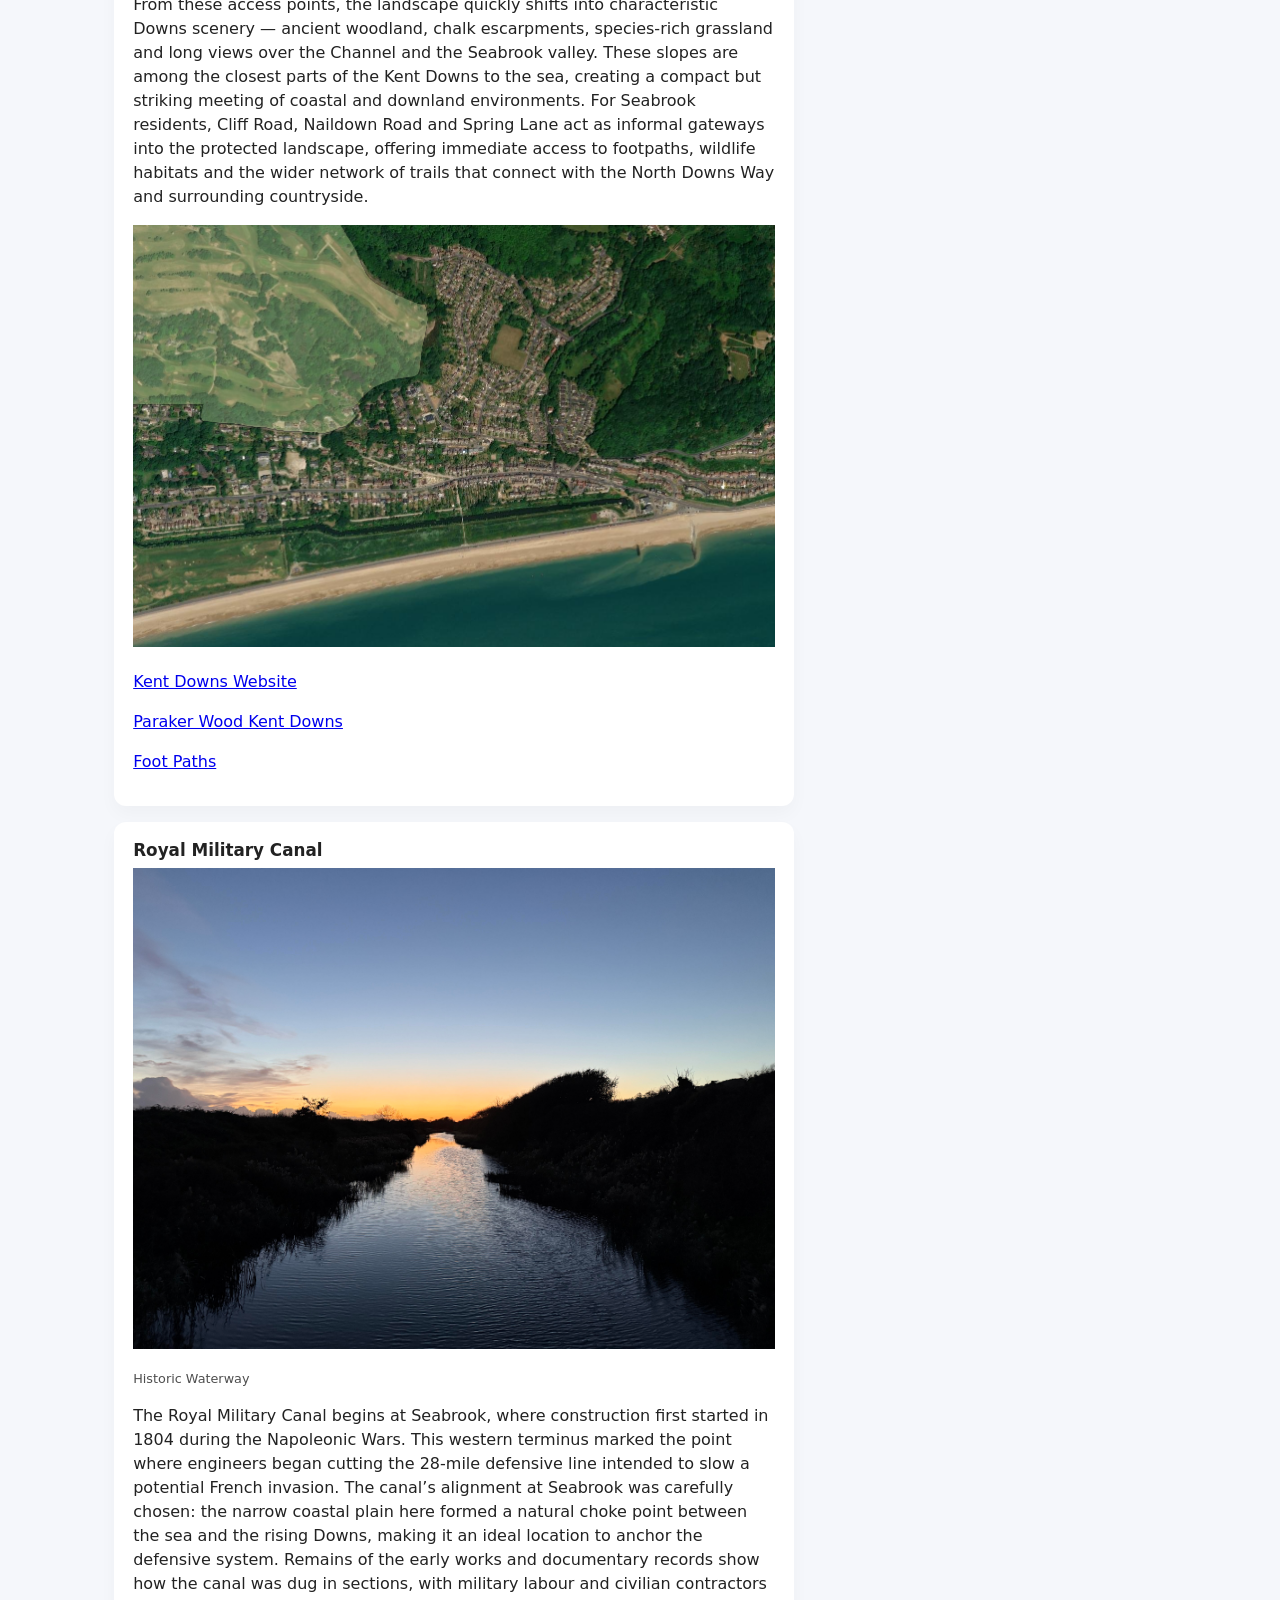
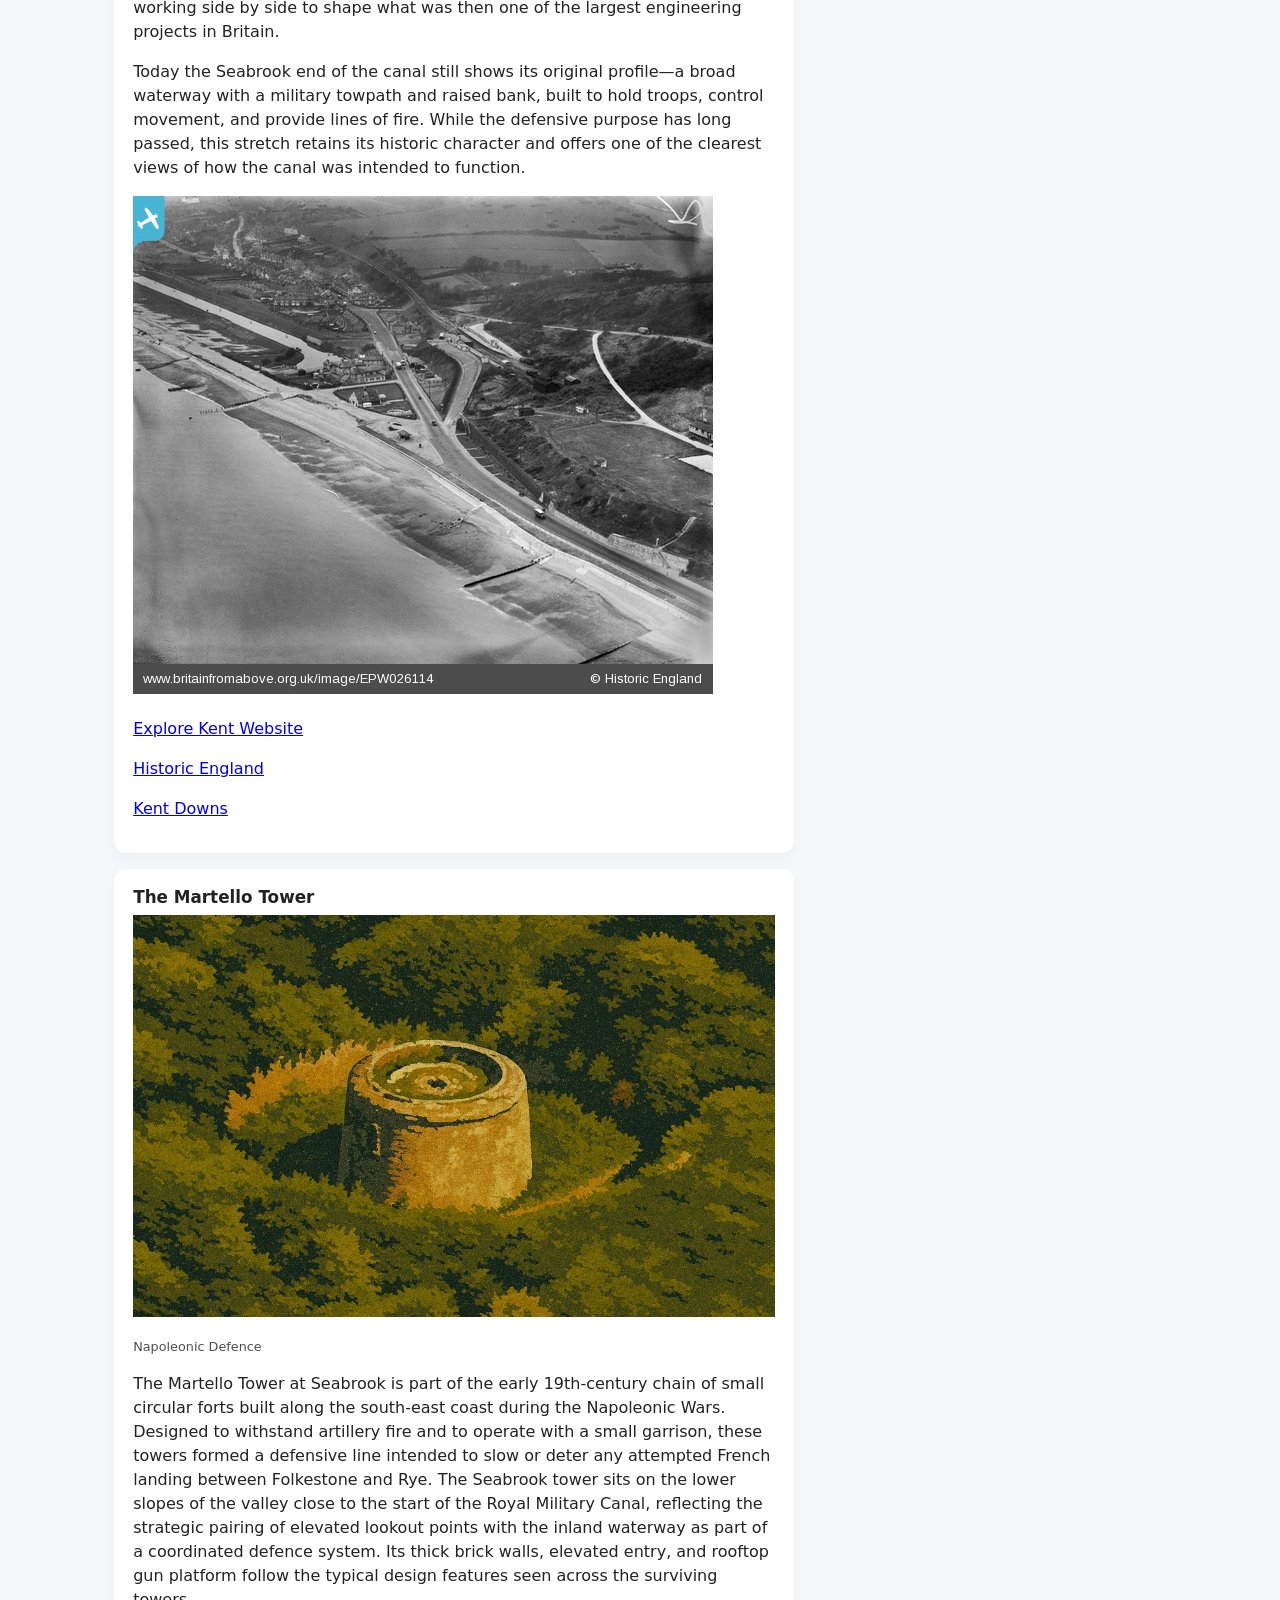
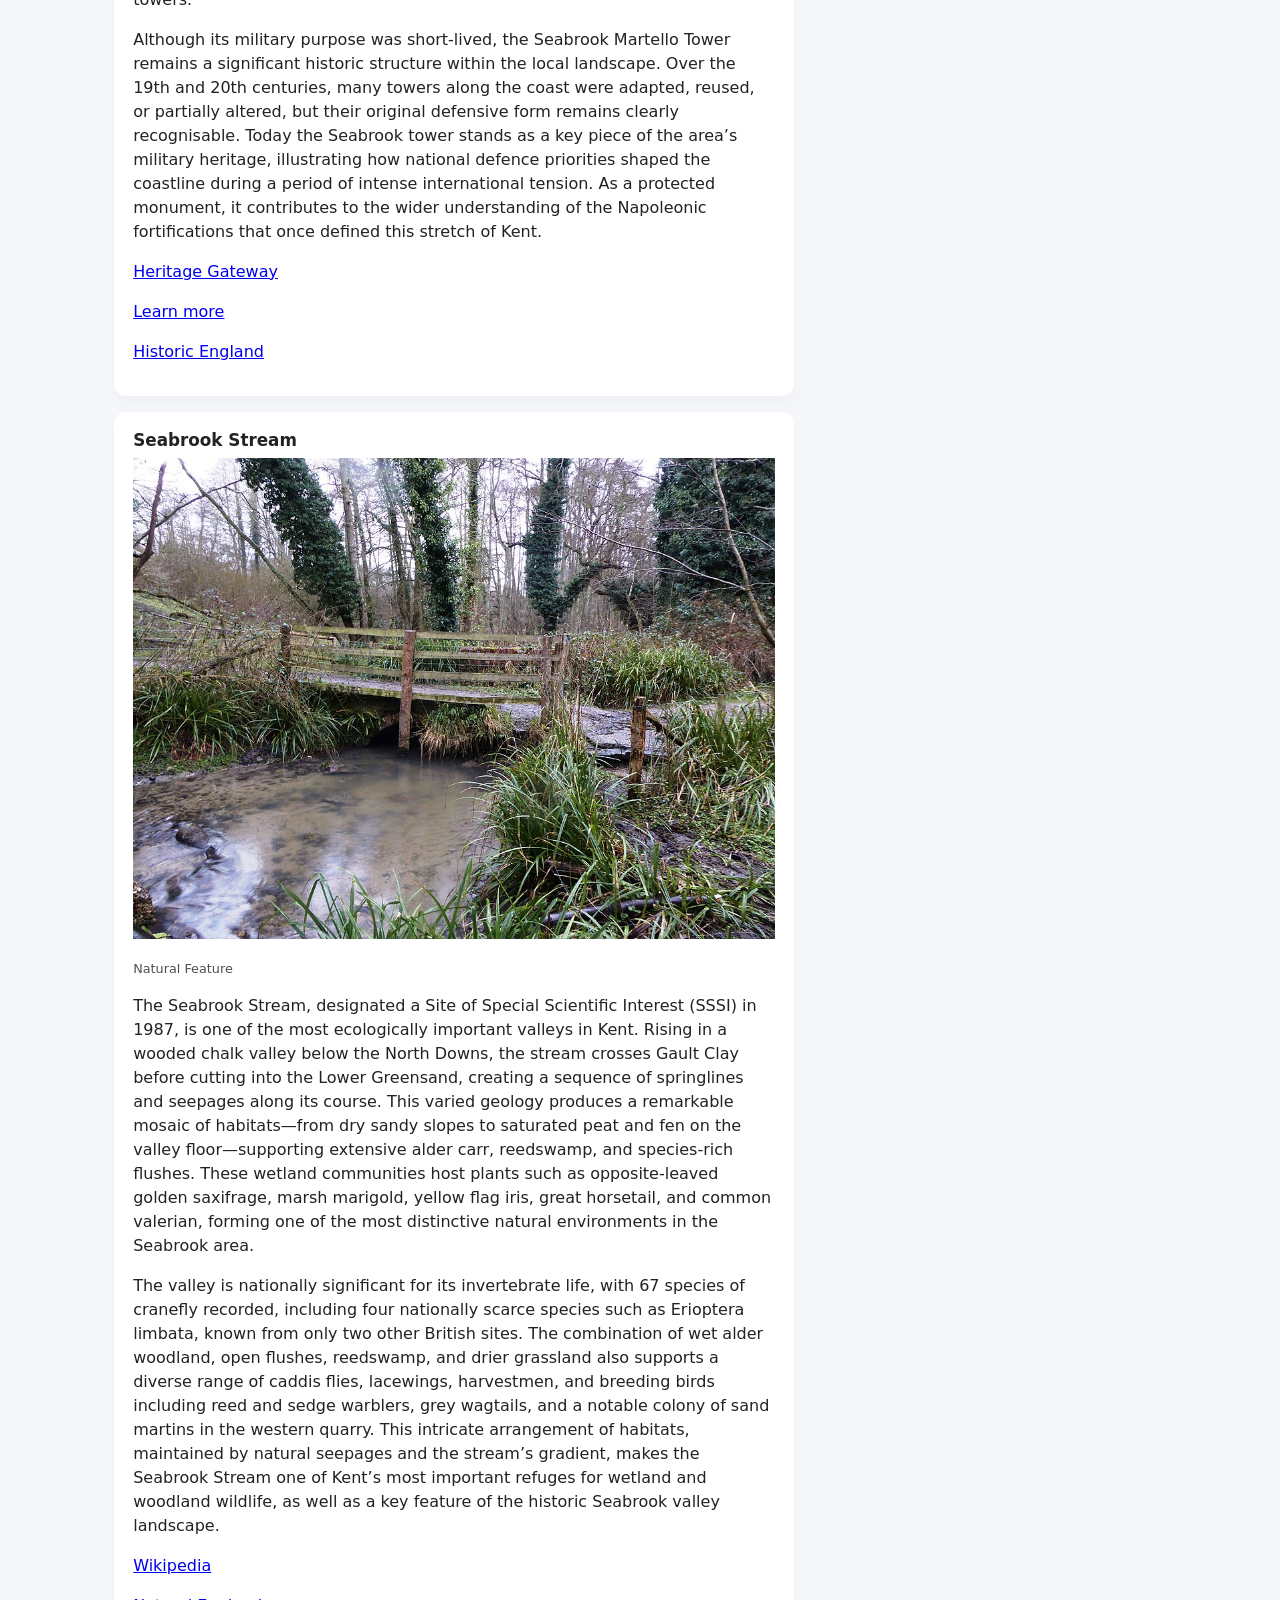
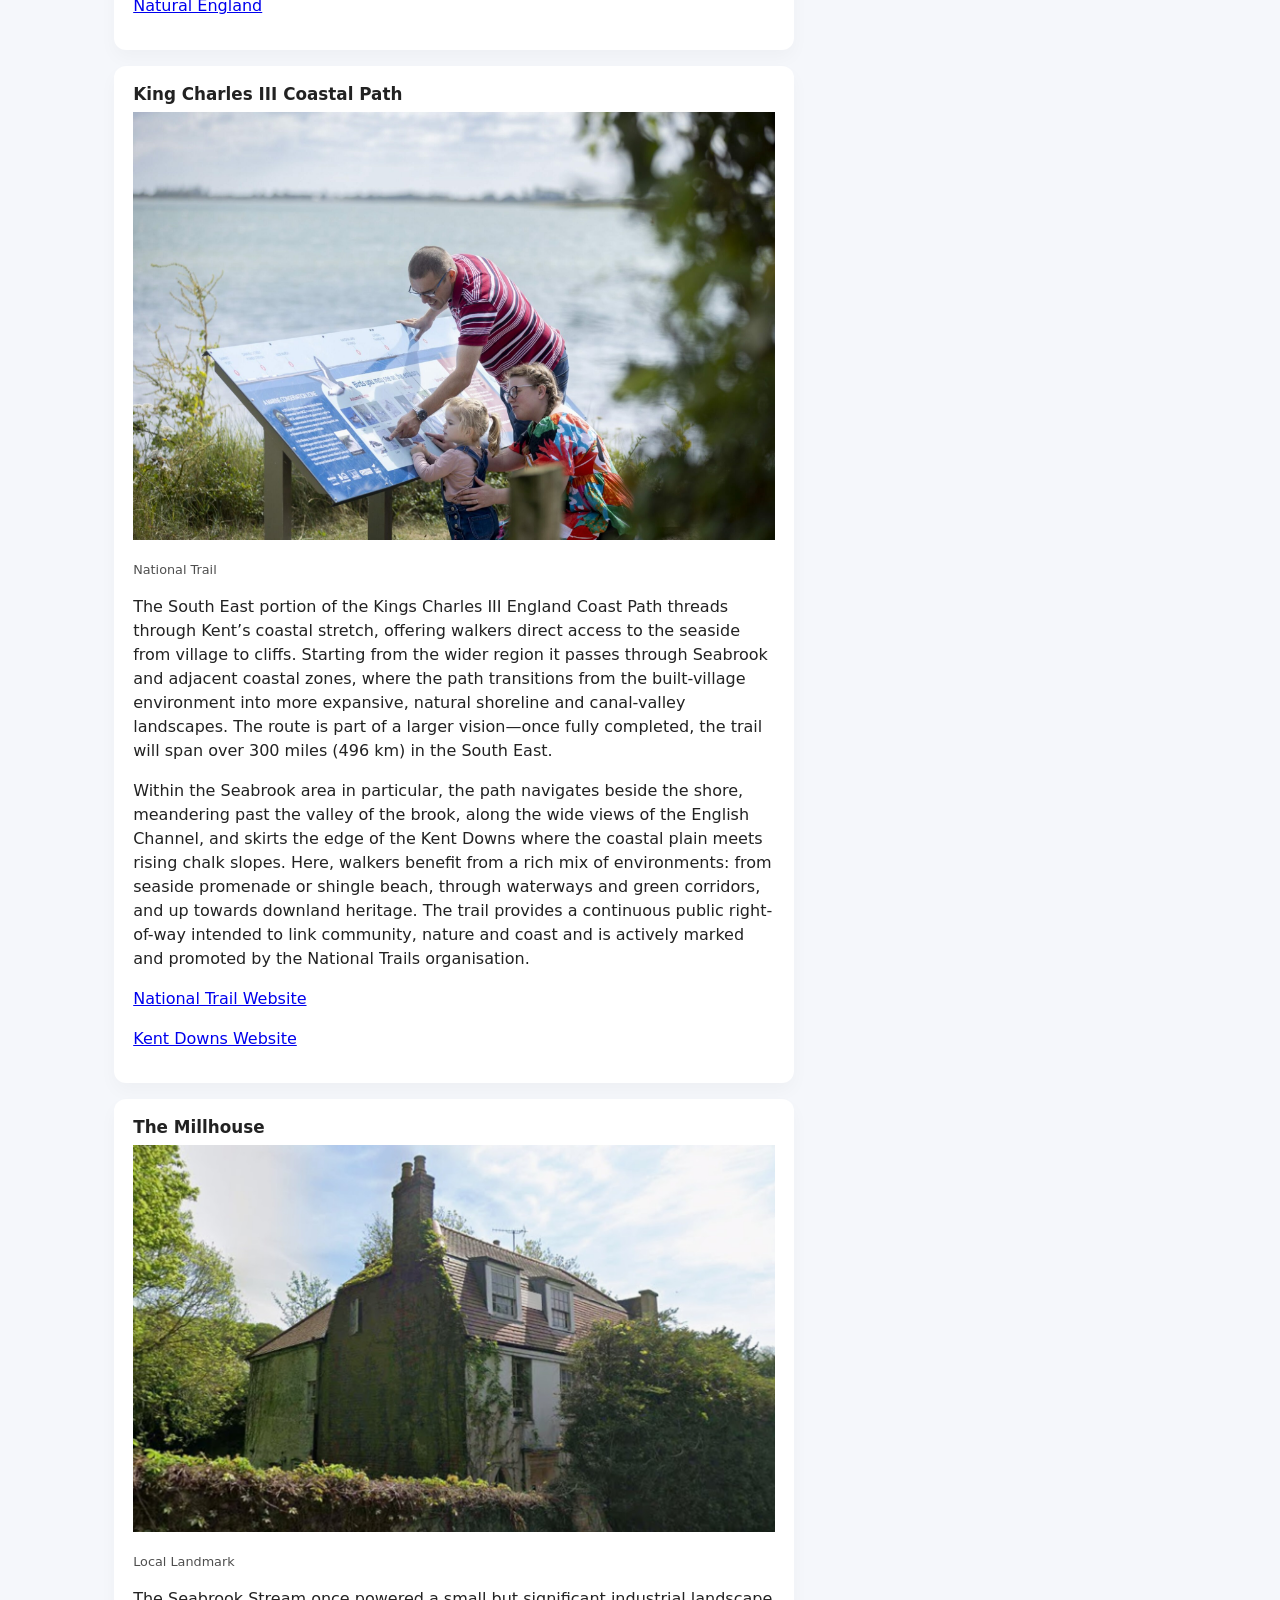
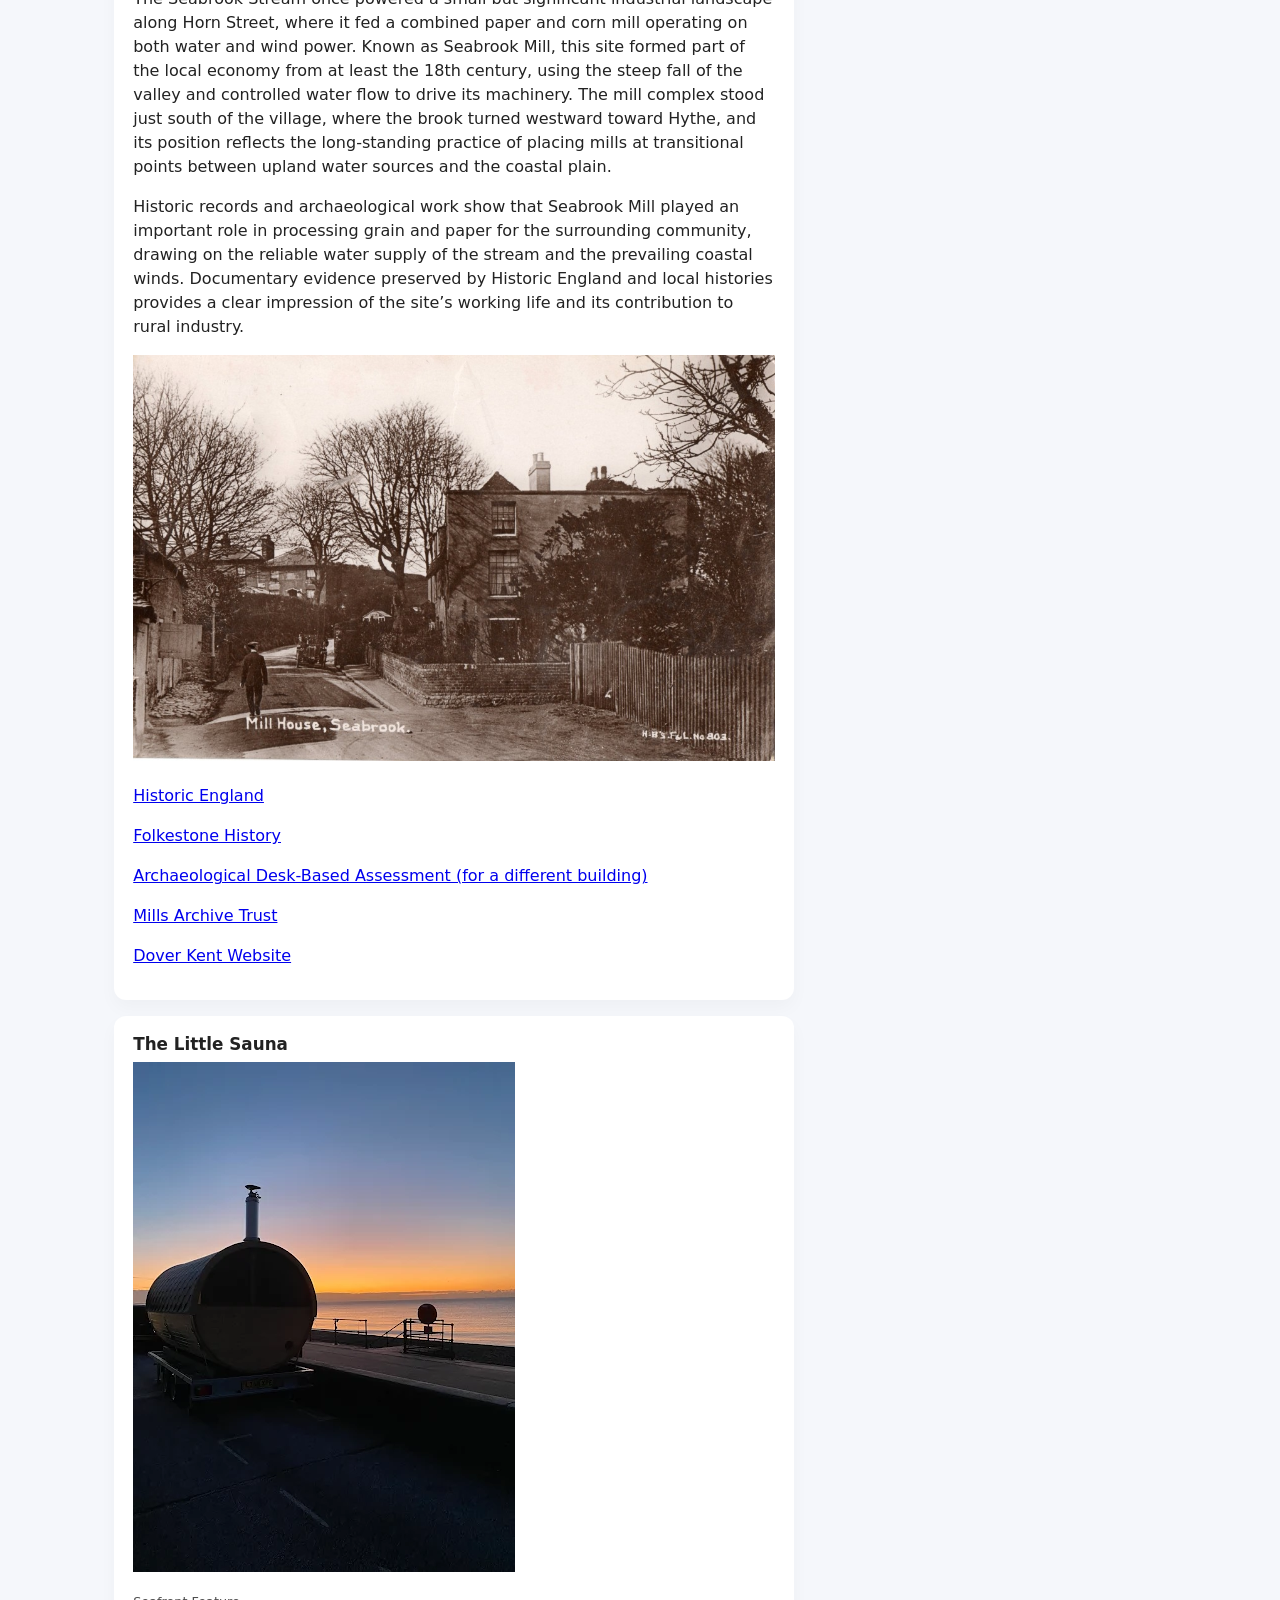
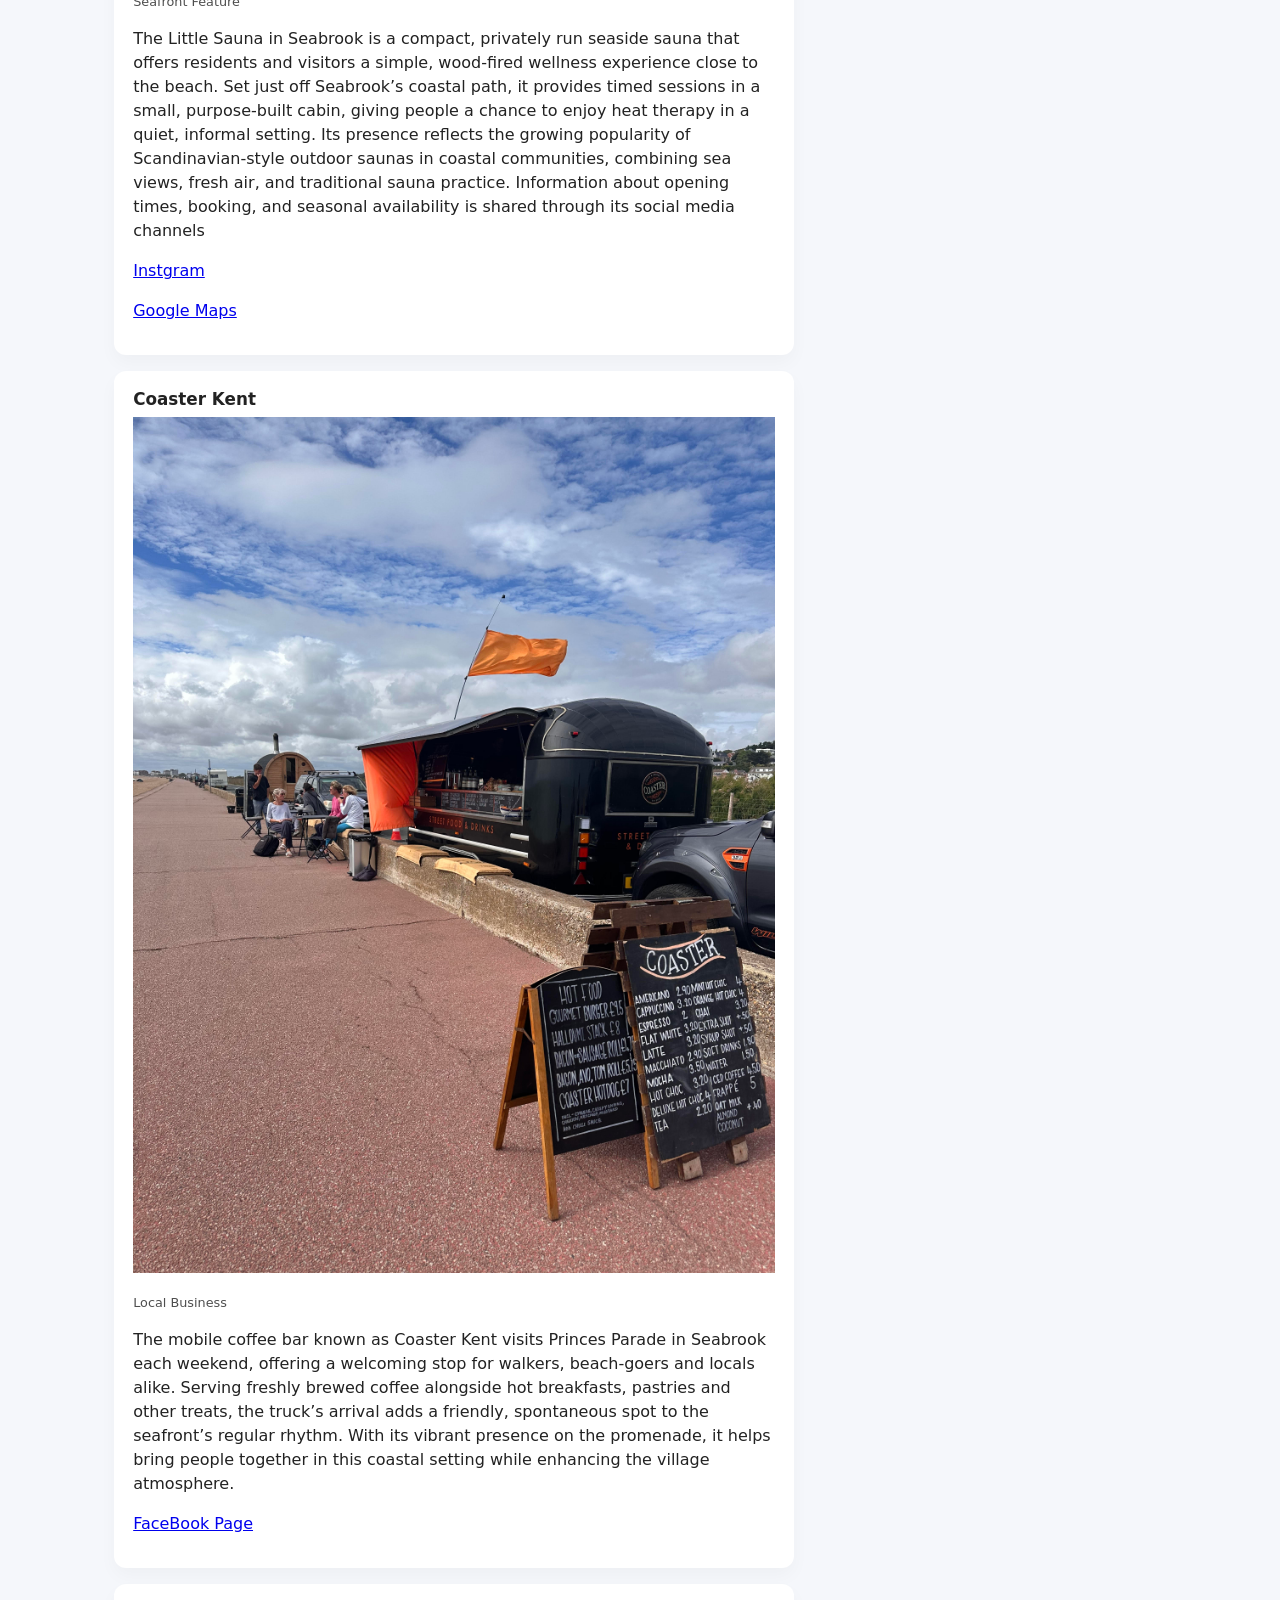
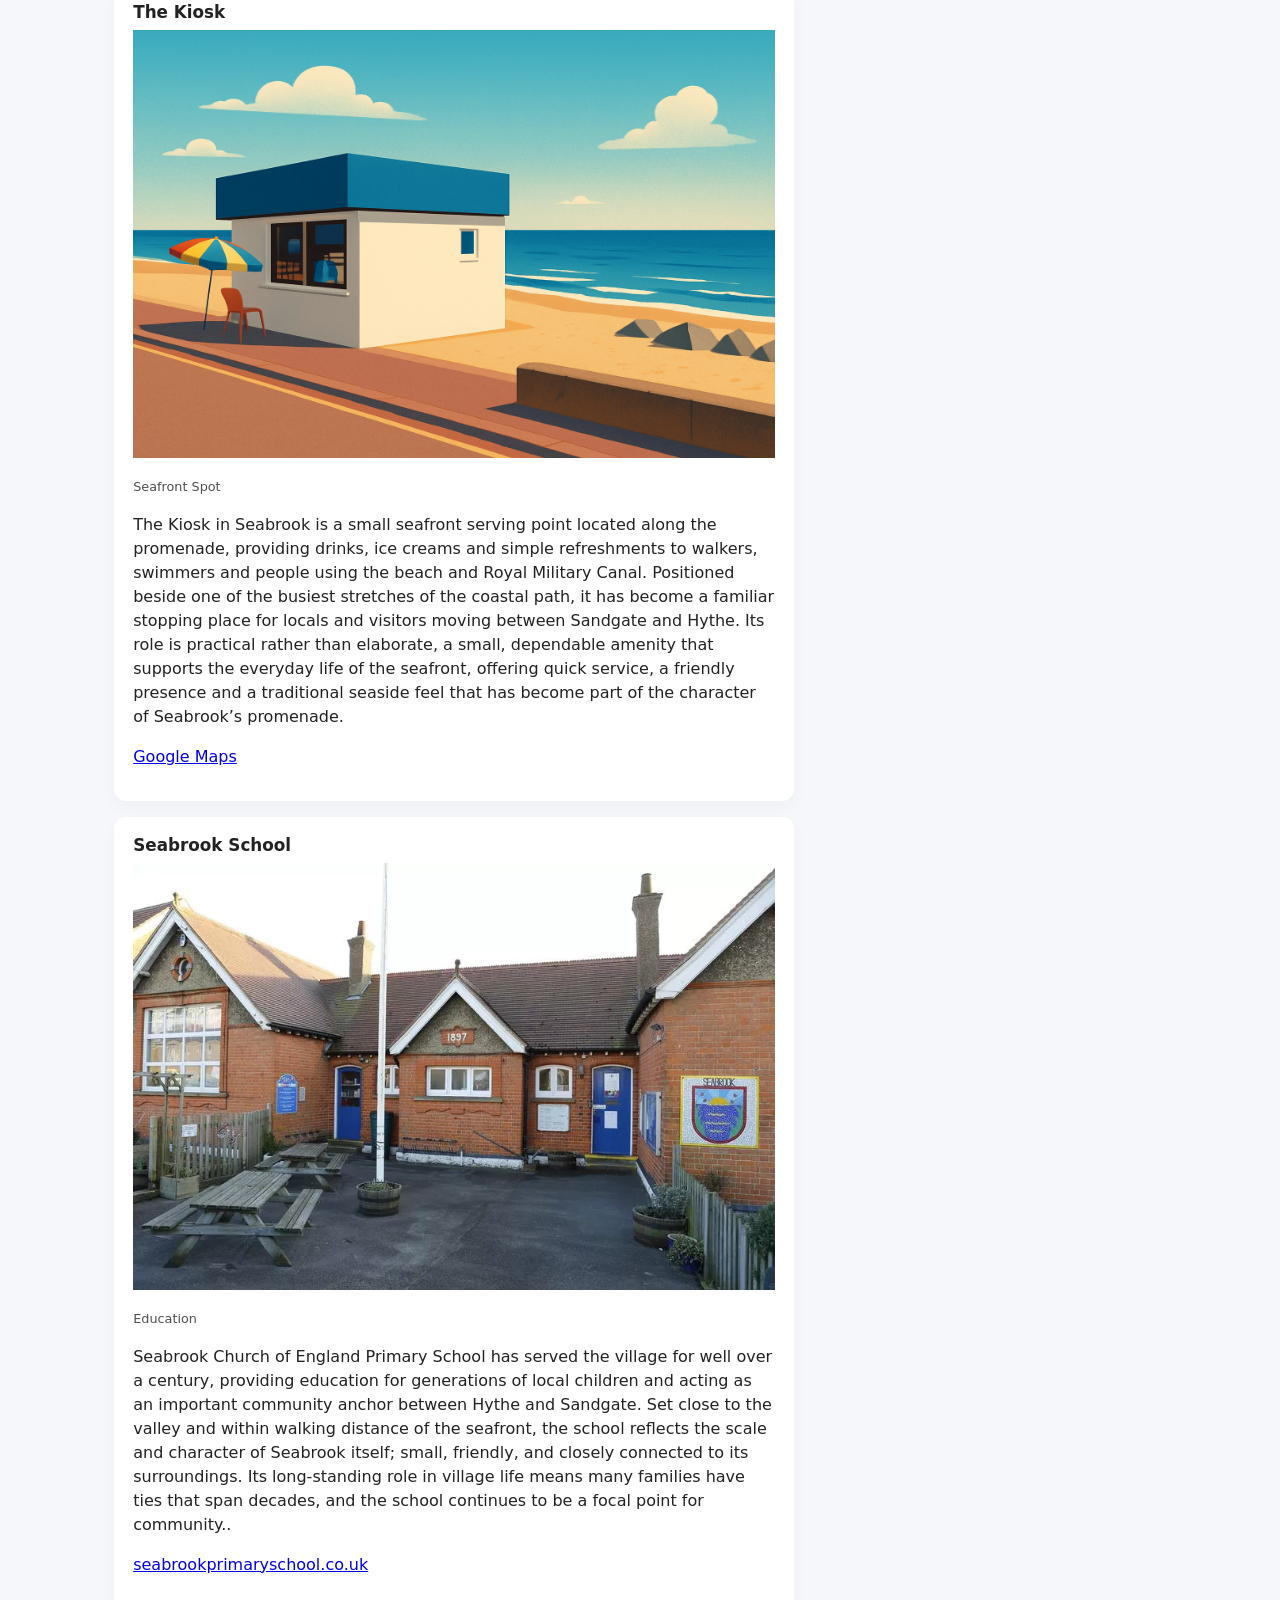
==== commit 814a706b: "Add files via upload" ====
--- a/index.html
+++ b/index.html
@@ -534,6 +534,21 @@
   </p>
   <p><a href="https://bestthymecafe.com/about/" class="card-link">Best Tyme</a></p>
 </div>
+
+
+<div class="card">
+  <h3>The Honest Bakehouse</h3>
+  <img src="bake.jpg" alt="Seabrook Park">
+  <p class="meta">Bakery</p>
+  <p>
+   The Honesty Bakehouse is a small, home-based bakery in Hythe and Seabrook known for its honesty box filled with sweet treats such as sponges, blondies, brownies, millionaire slices and seasonal bakes. Open Wednesday to Sunday, it offers a simple “take what you like, pay what you can” approach that has quickly become a local favourite. The baker also creates cakes and bakes to order, with prices and commissions arranged via direct message. Fully insured, allergen trained and holding Food Hygiene Level 2 certification, The Honesty Bakehouse has built a reputation for quality, trust and a touch of warmth summed up by its motto: “Restoring Faith, One Bite at a Time.”
+  </p>
+  <p><a href="https://www.facebook.com/p/The-Honesty-Bakehouse-61576891363413/" class="card-link">FaceBook Page</a></p>
+</div>
+
+
+
+
 
 <!--
 <div class="card">
@@ -1161,6 +1176,52 @@
         </ul>
       </section>
 
+      <section>
+        <h2>Transport</h2>
+        <ul class="contact-list">
+            <li><a href="https://www.southeasternrailway.co.uk/travel-information/station-information/stations/folkestone-west">Folkeston West</a>, to Ramsgate, Ashford, Deal, Dover Priory, London Charing Cross, London St Pancras, London Cannon Street, London Bridge and others.</li>
+            <li><a href="https://livemap.southeasternrailway.co.uk/#/mapview">Live Train Map.</a></li>
+            <li><a href="https://www.nationalrail.co.uk/live-trains/departures/folkestone-west/">Live Departures Folkestone West.</a></li>
+            <li><a href="https://www.stagecoachbus.com/">Stage Coach Bus</a></li>
+            <li><a href="https://transitapp.com/en/region/kent/stagecoach-south-east/bus-10">10 A</a> - Folkstone Shorncliffe, Hythe,, Saltwood,Sandling,Lympne, WH Hospital, Ashford</li>
+            <li><a href="https://transitapp.com/en/region/kent/stagecoach-south-east/bus-102">102</a> - Folkstone Harbour, Folkstone Station, Hythe, Dymchurch, New Romney, Lydd</li>
+            <li><a href="https://transitapp.com/en/region/kent/stagecoach-south-east/bus-103">103</a> - Folkstone Harbour, Folkstone Station, Hythe, Dymchurch, New Romney, Lydd</li>
+            <li><a href="https://transitapp.com/en/region/kent/stagecoach-south-east/bus-104">104</a> - Dover, Capel le Ferne, Folkstone Station, Folkstone Station, Hythe</li>
+            <li><a href="https://www.portofdover.com/ferry/tickets/">Dover Ferry</a> - Calais, Dunkirk</li>
+            <li><a href="https://www.leshuttle.com/uk-en/travel-updates/live-departures">Le Shuttle</a> - Calais</li>
+        </ul>
+      </section>
+
+      <section>
+        <h2>Weather</h2>
+        <ul class="contact-list">
+            <li><a href="https://www.bbc.co.uk/weather/2638316">BBC Weather</a></li>
+            <li><a href="https://weather.metoffice.gov.uk/forecast/u10f9c6kd?nearestTo=Seabrook%20(Kent)">Met Office Weather</a></li>
+            <li><a href="https://www.surfline.com/tide-charts/folkestone/604bc812c27c3c577be08ac4">Surfline, tide and sunrise</a></li>
+            <li><a href="https://www.windfinder.com/forecast/folkestone_hythe">Windfinder</a></li>
+            <li><a href="https://environment.data.gov.uk/bwq/profiles/profile.html?site=ukj4208-13400">Sea Water Quality</a></li>
+
+        </ul>
+      </section>
+
+
+            <section>
+        <h2>Boats</h2>
+
+        <script type="text/javascript">
+    // Map appearance
+    var width="100%";         // width in pixels or percentage
+    var height="300";         // height in pixels
+    var latitude="51.07521";     // center latitude (decimal degrees)
+    var longitude="1.1299";    // center longitude (decimal degrees)
+    var zoom="12";             // initial zoom (between 3 and 18)
+</script>
+<script type="text/javascript" src="https://www.vesselfinder.com/aismap.js"></script>
+
+        
+      </section>
+
+
 
     </aside>
   </main>
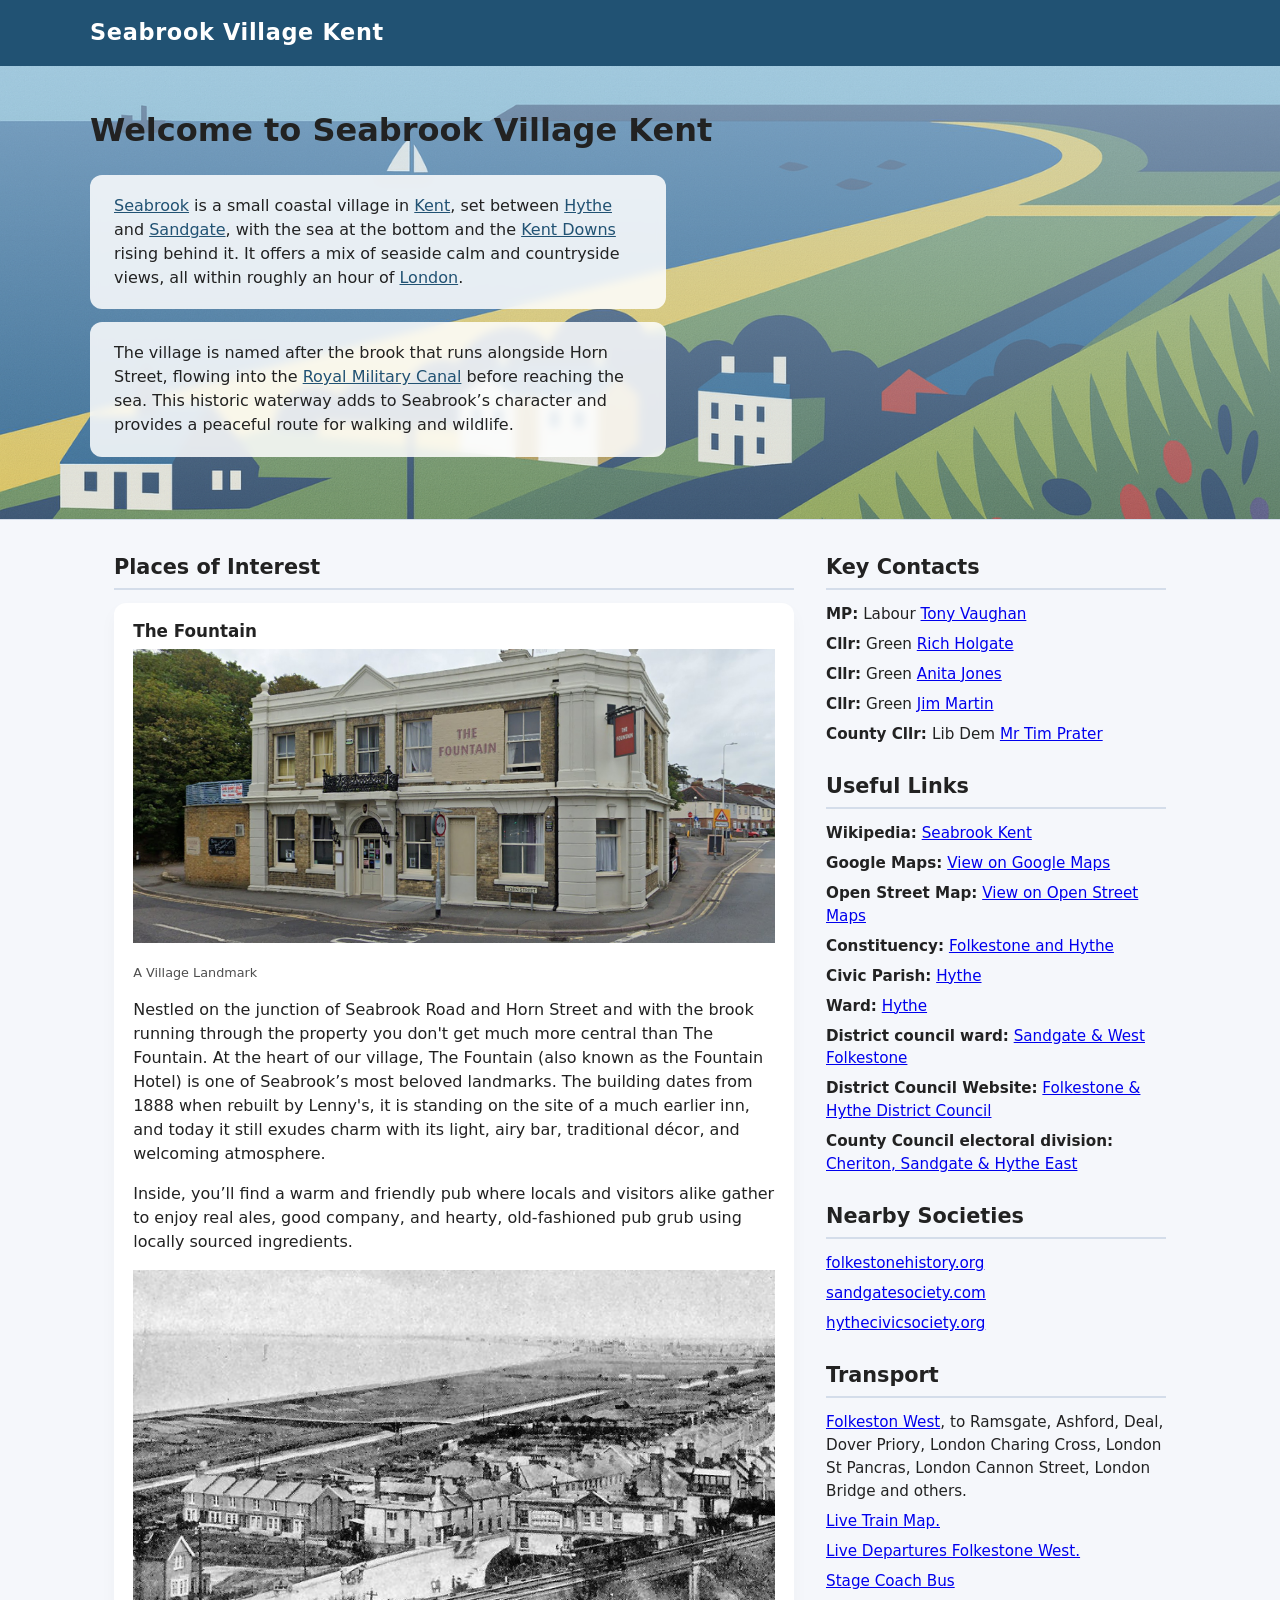
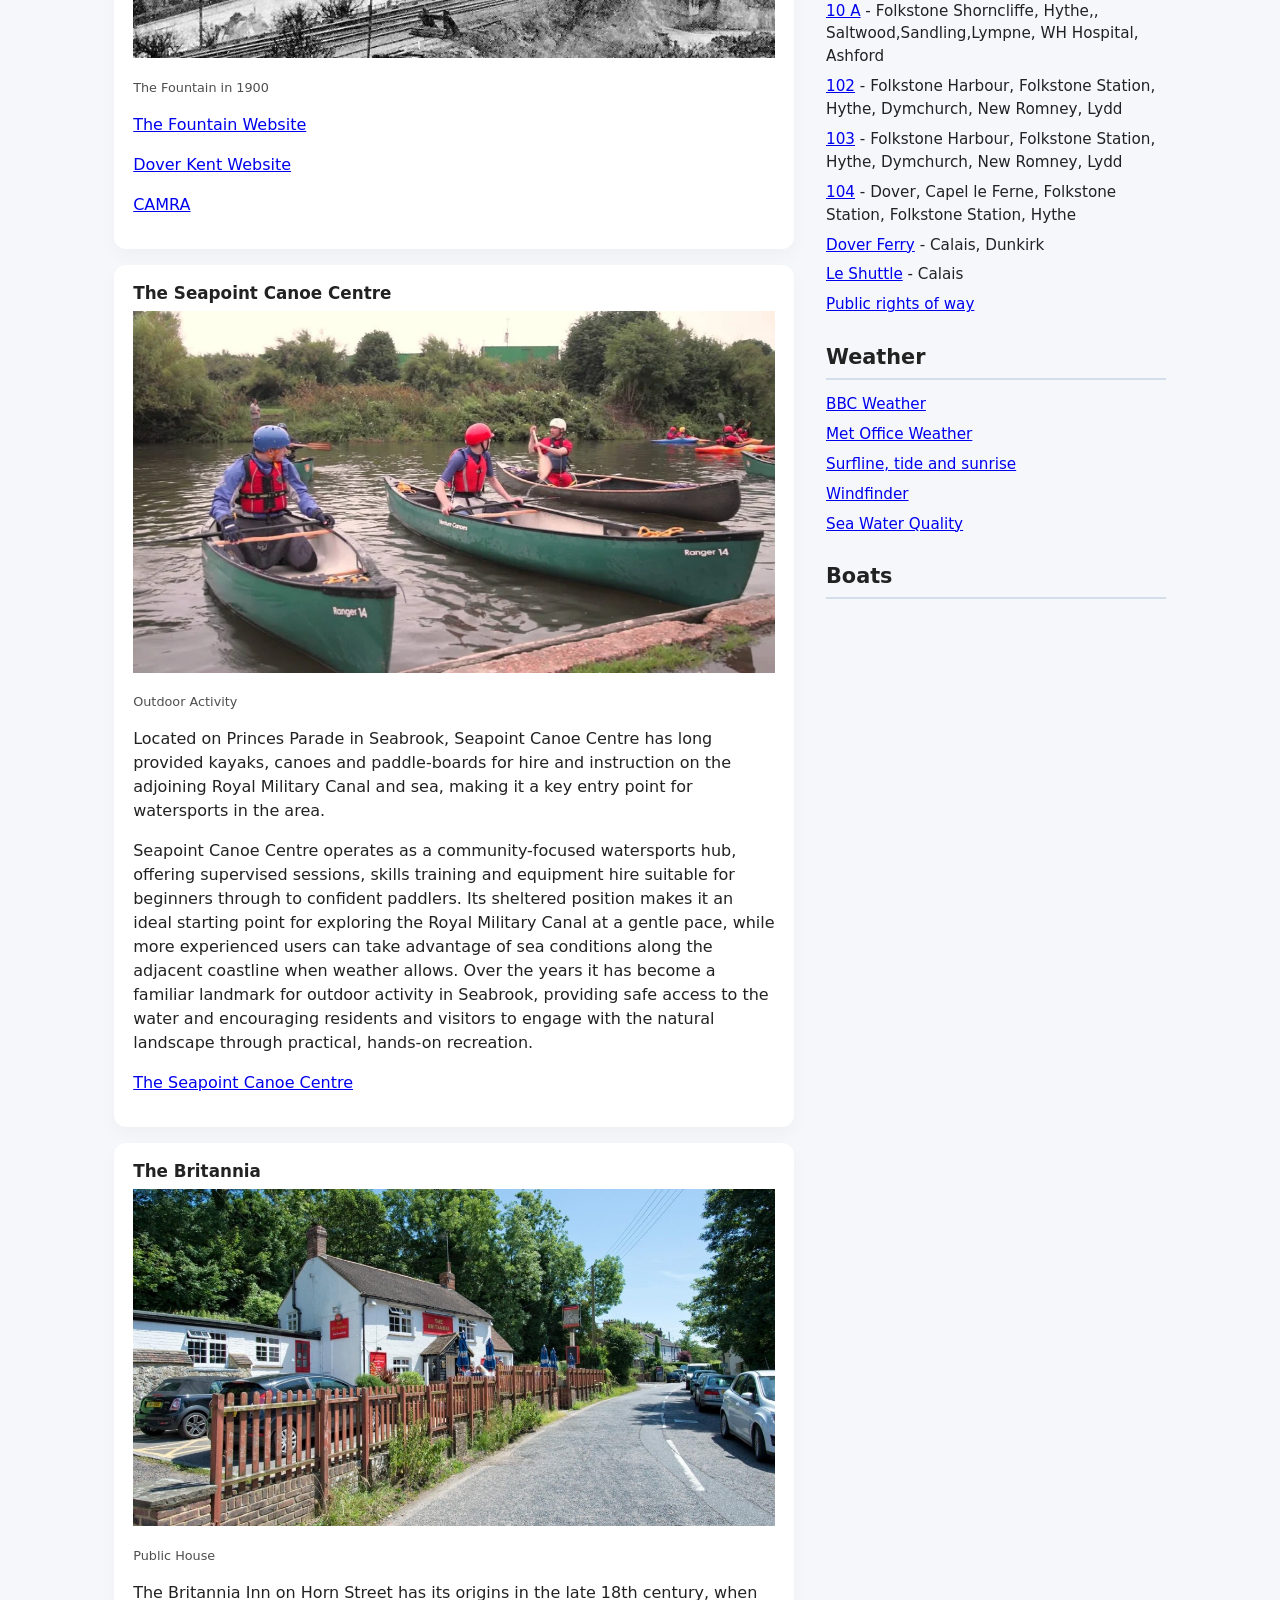
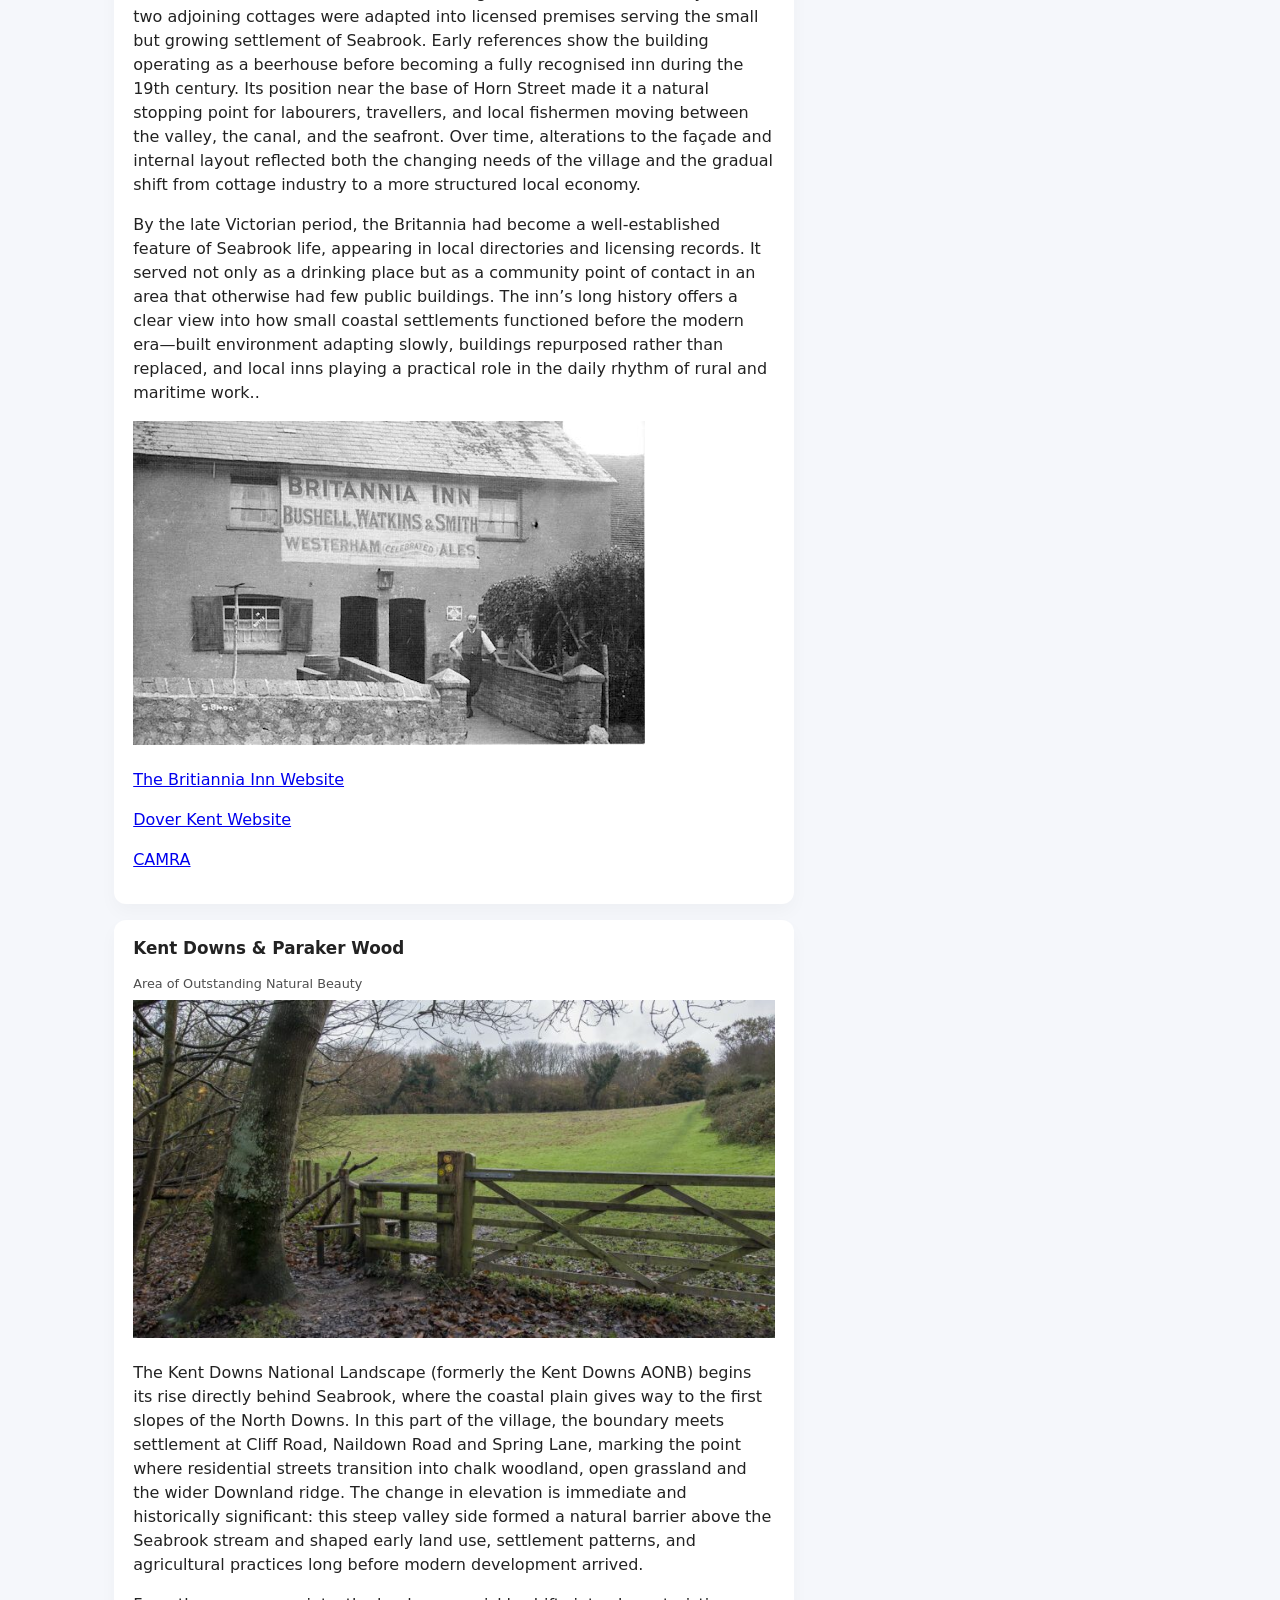
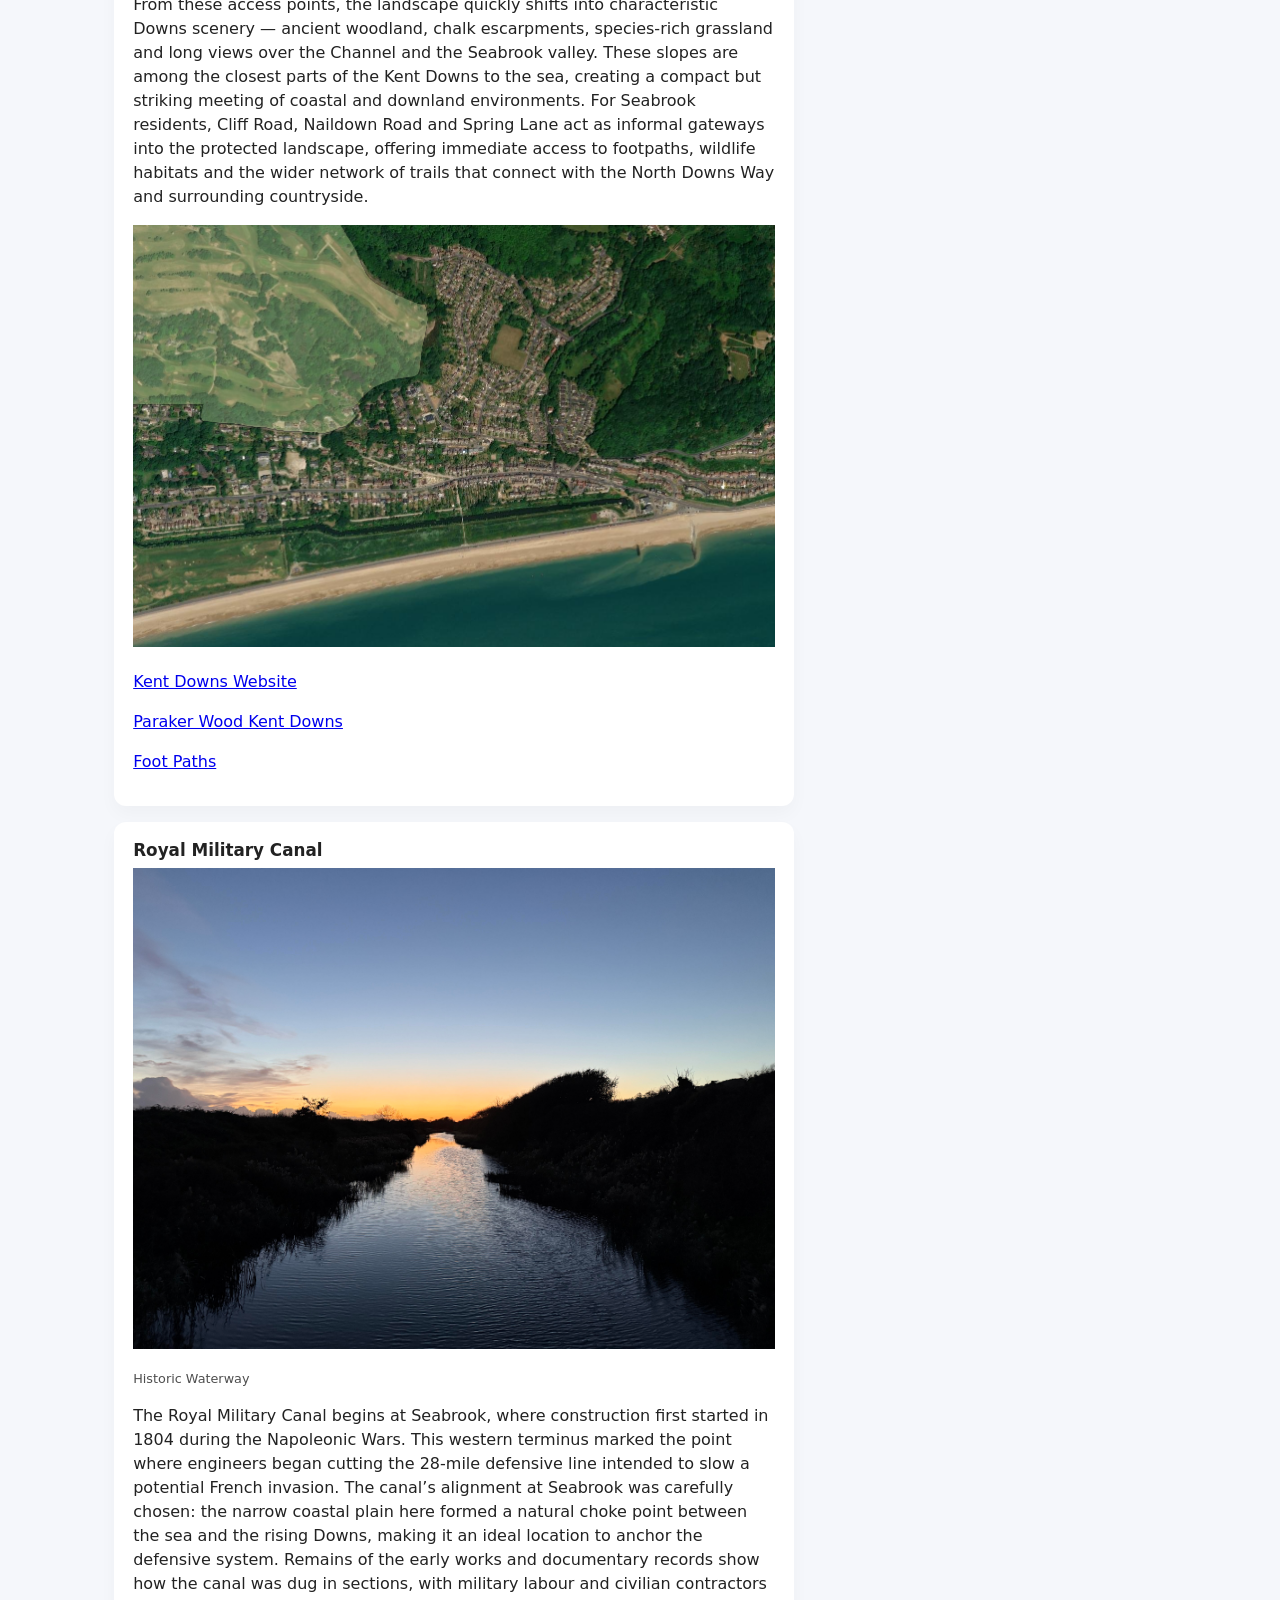
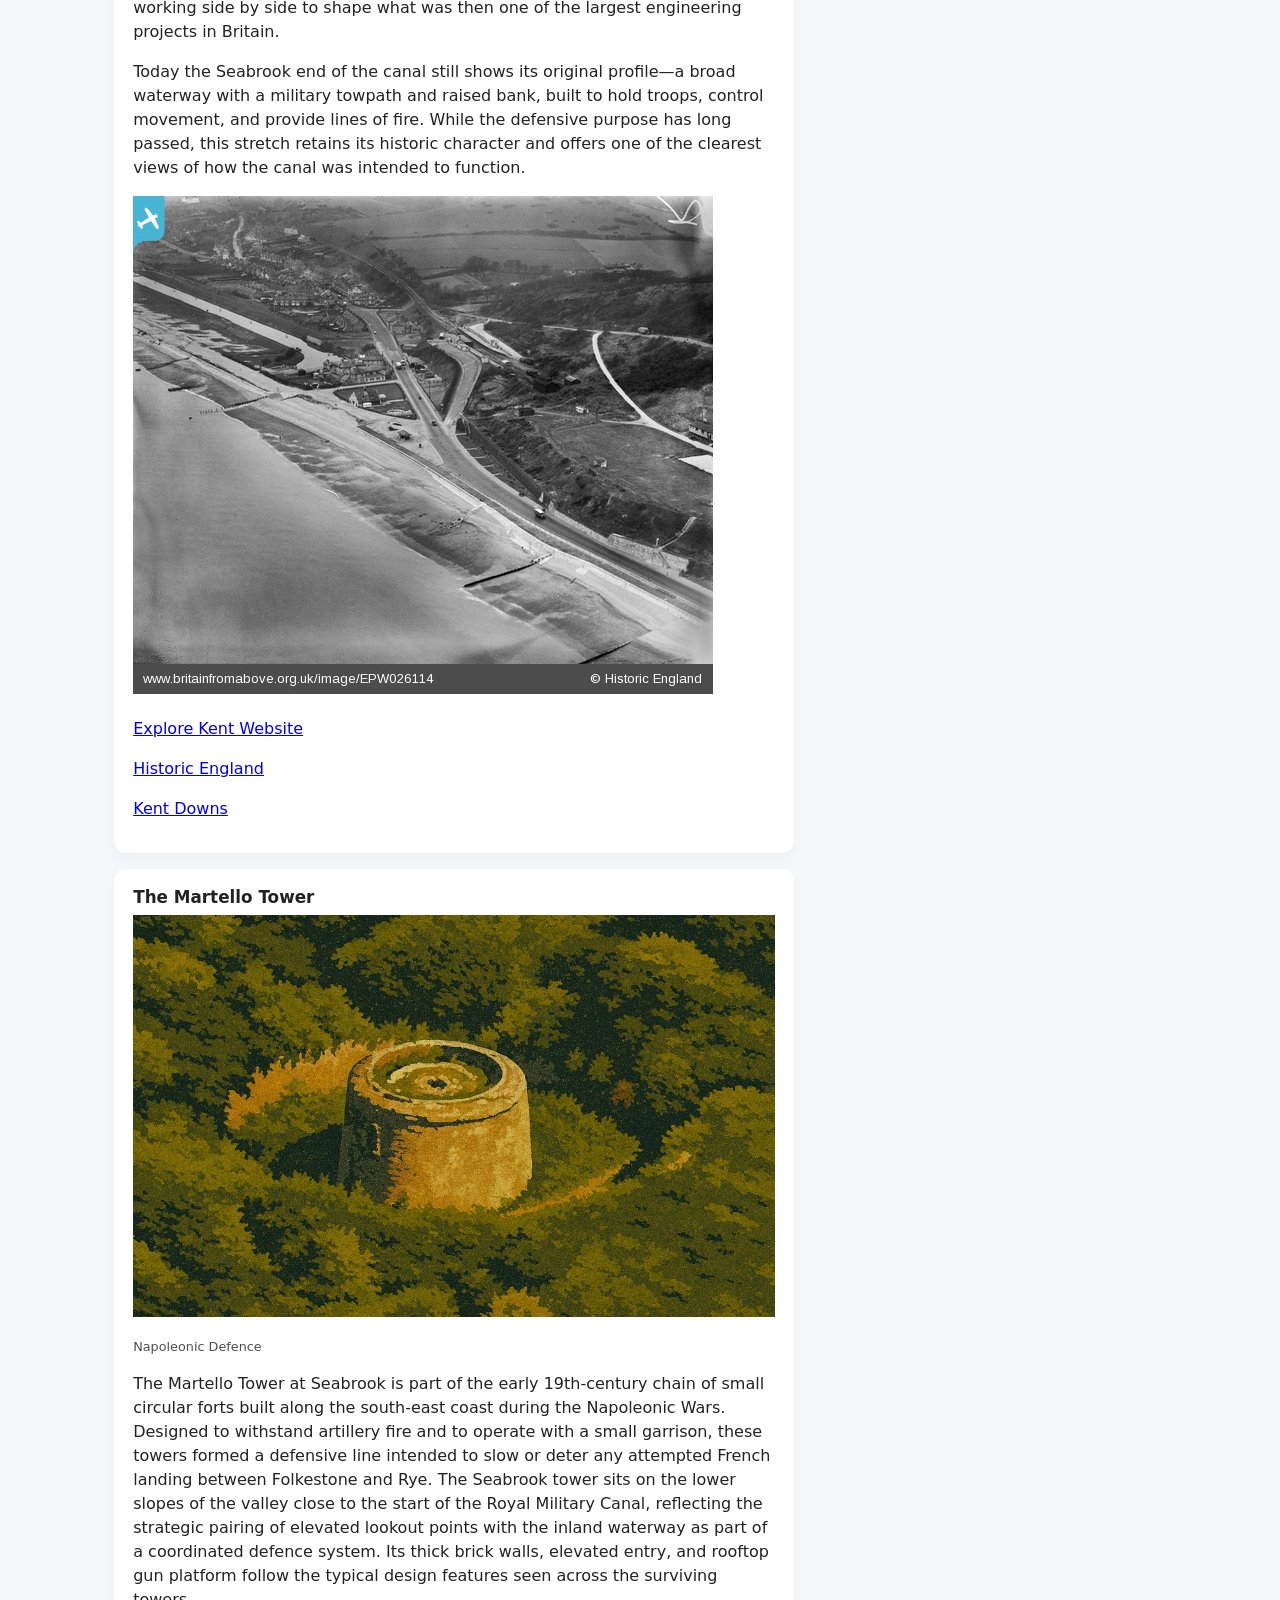
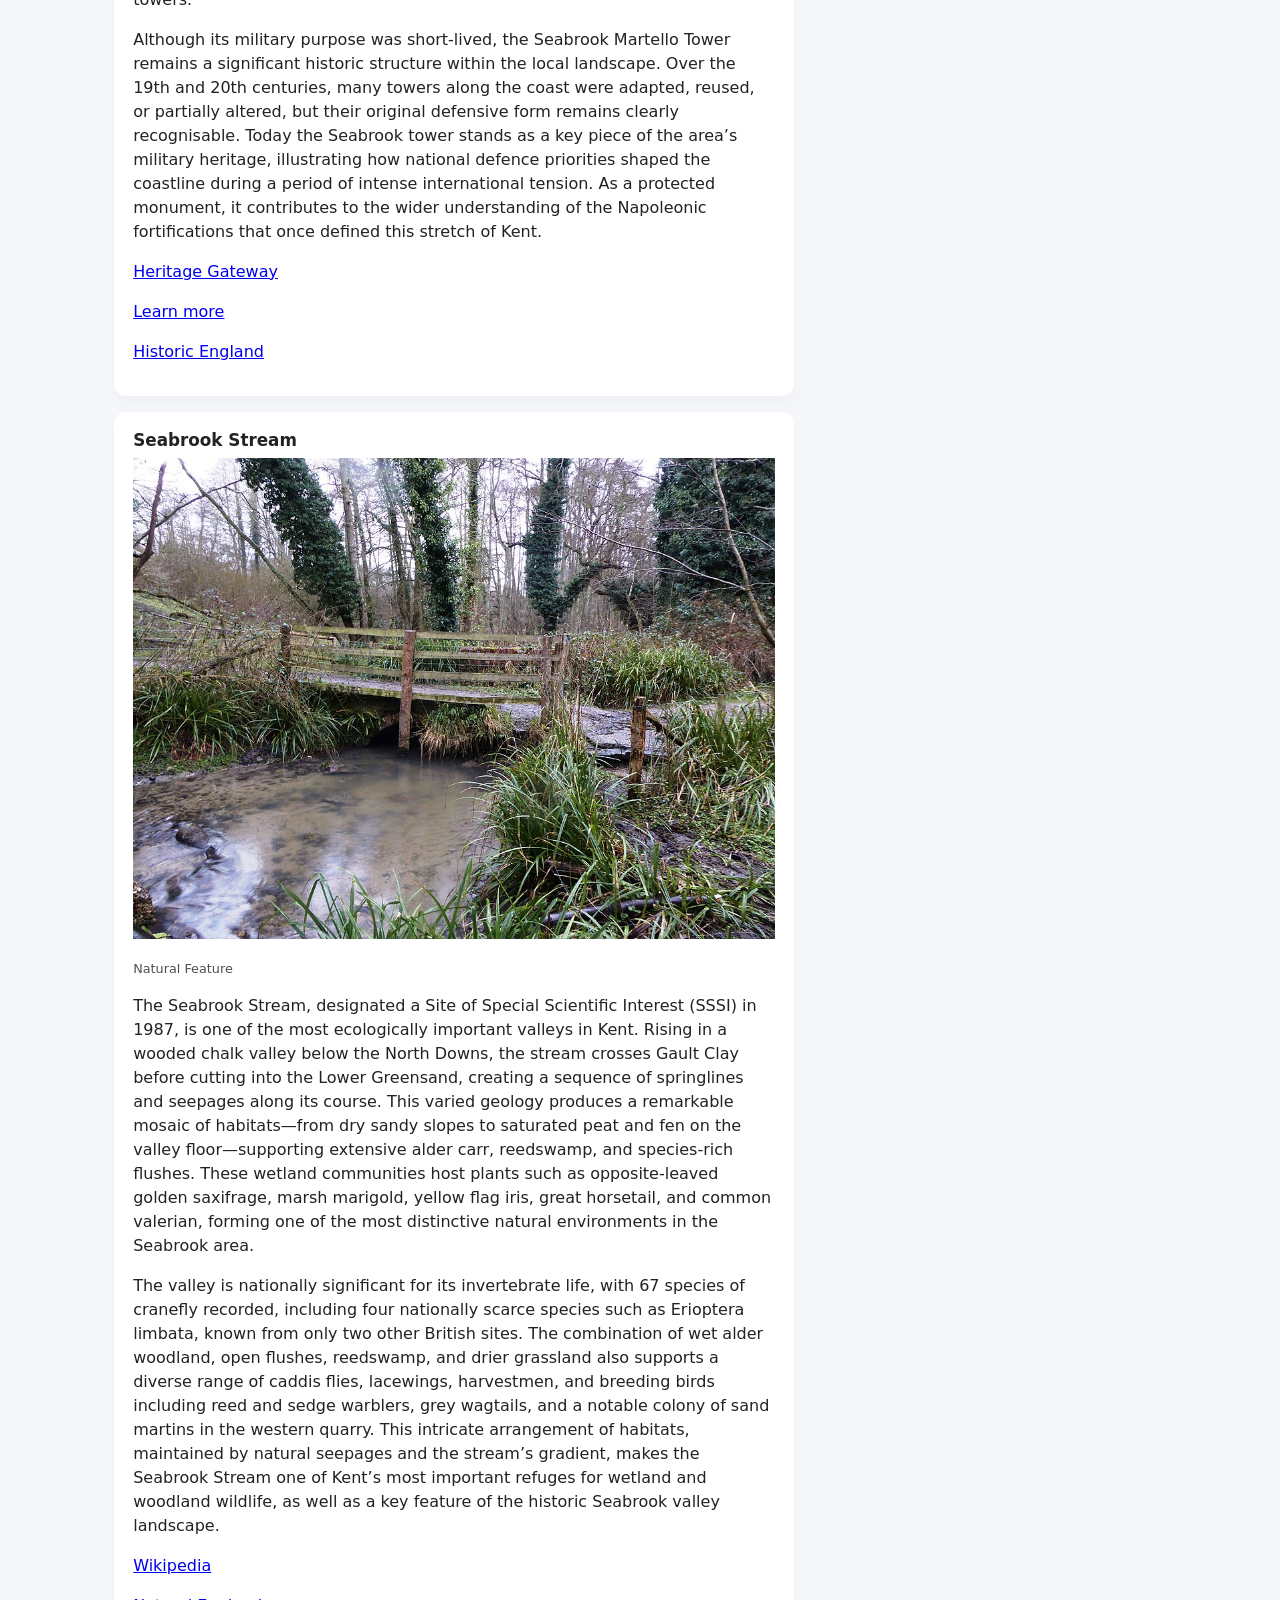
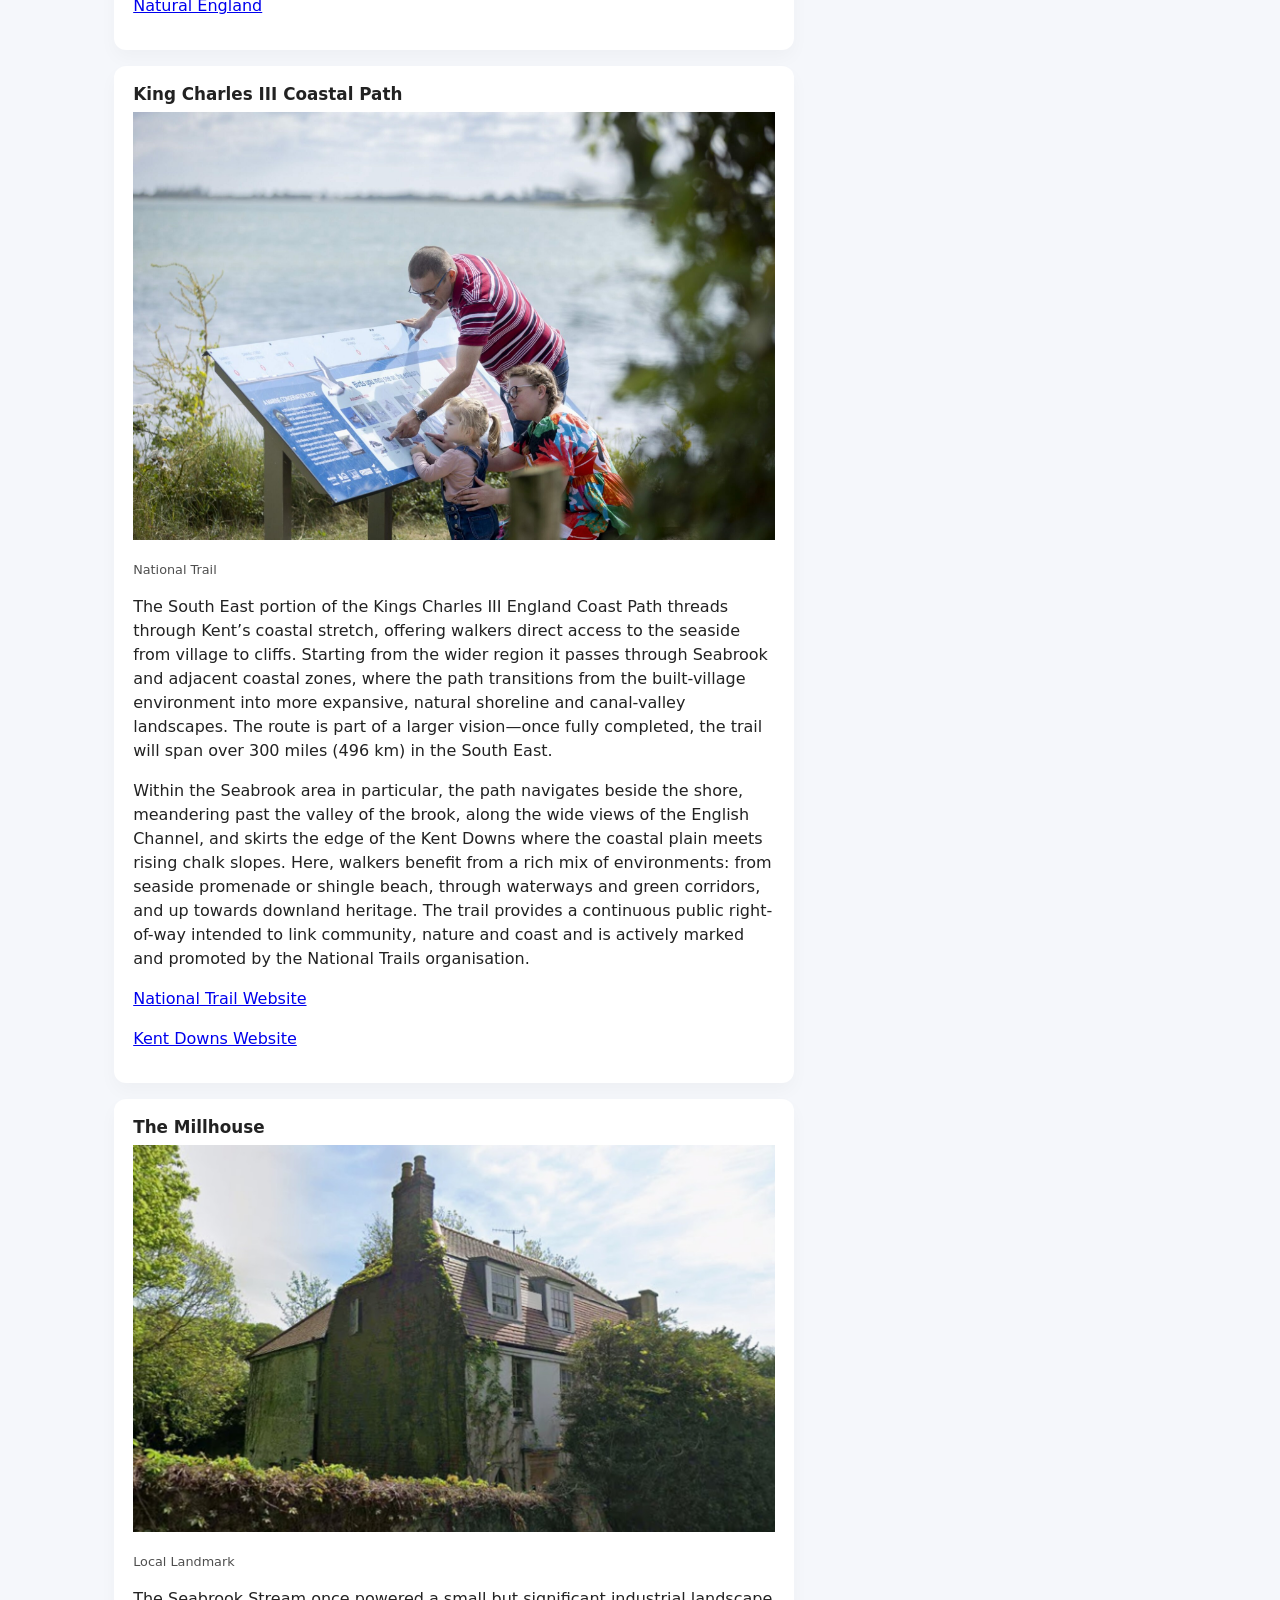
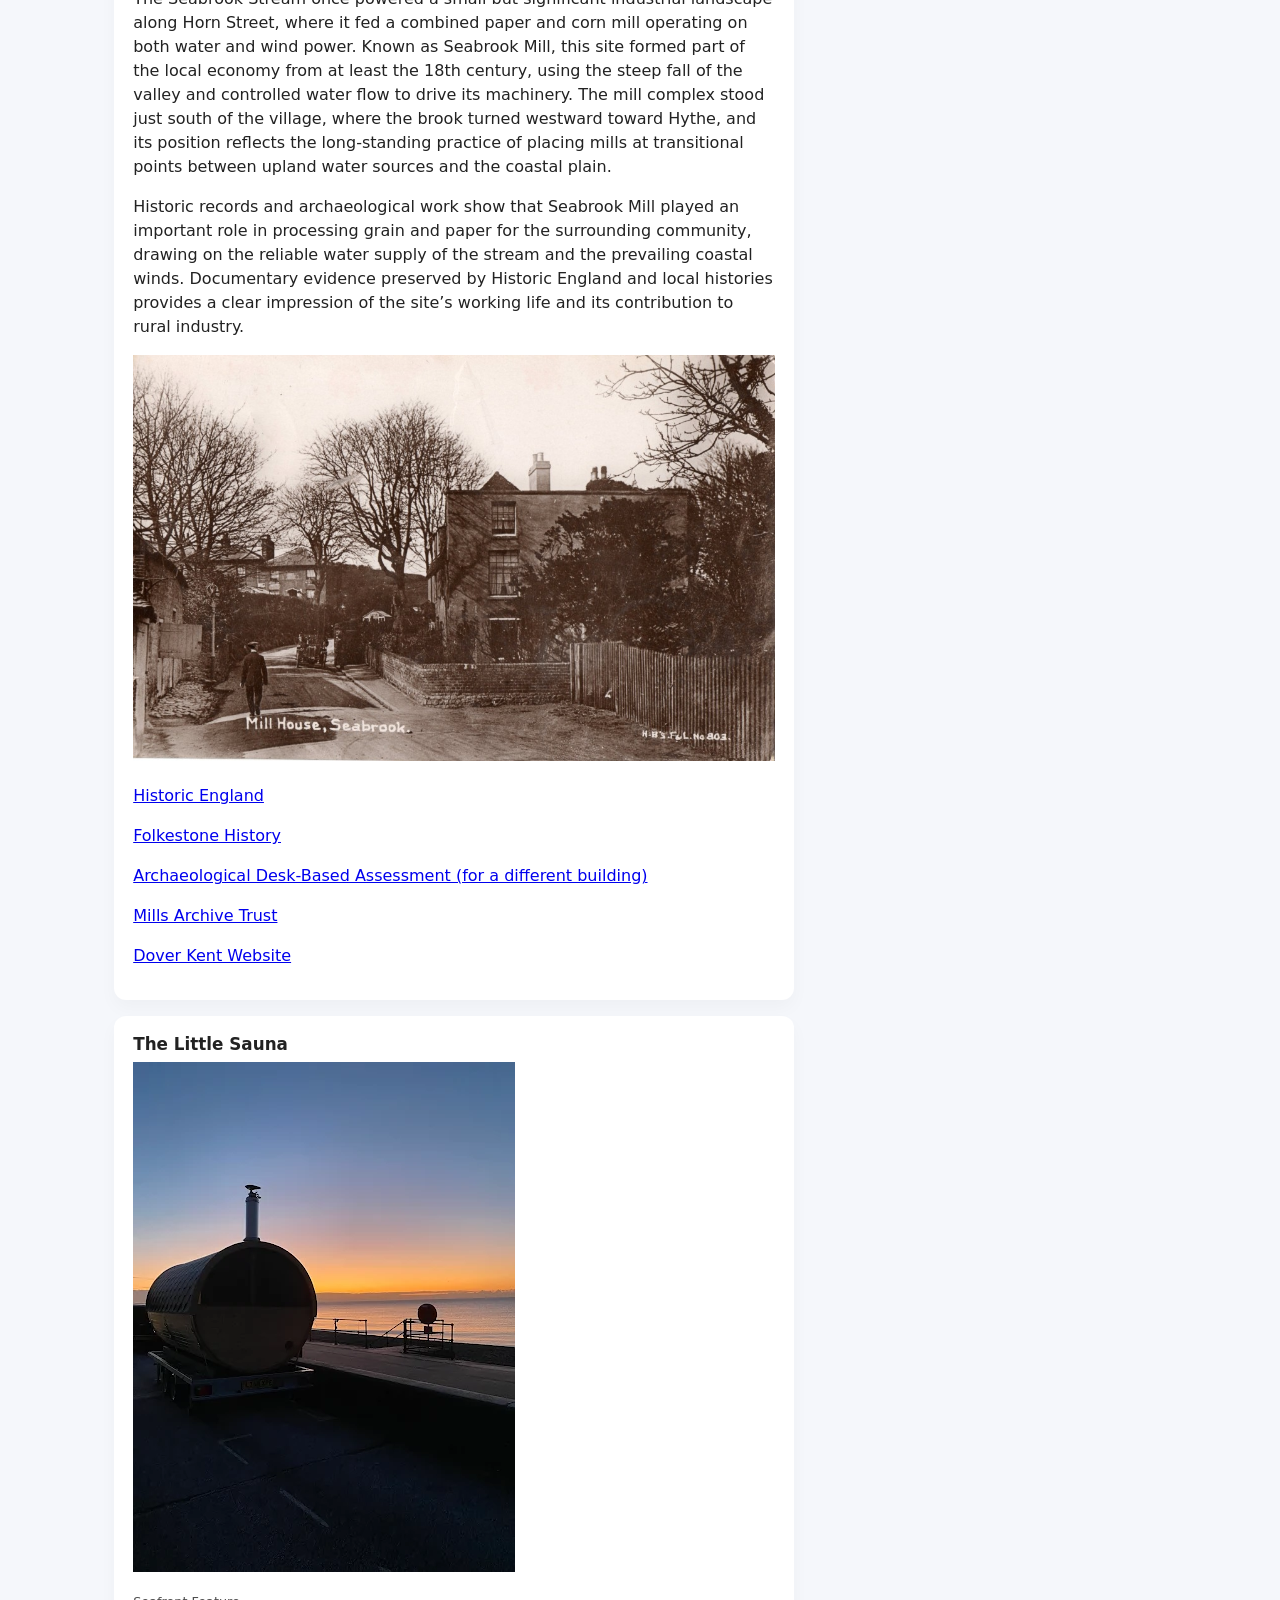
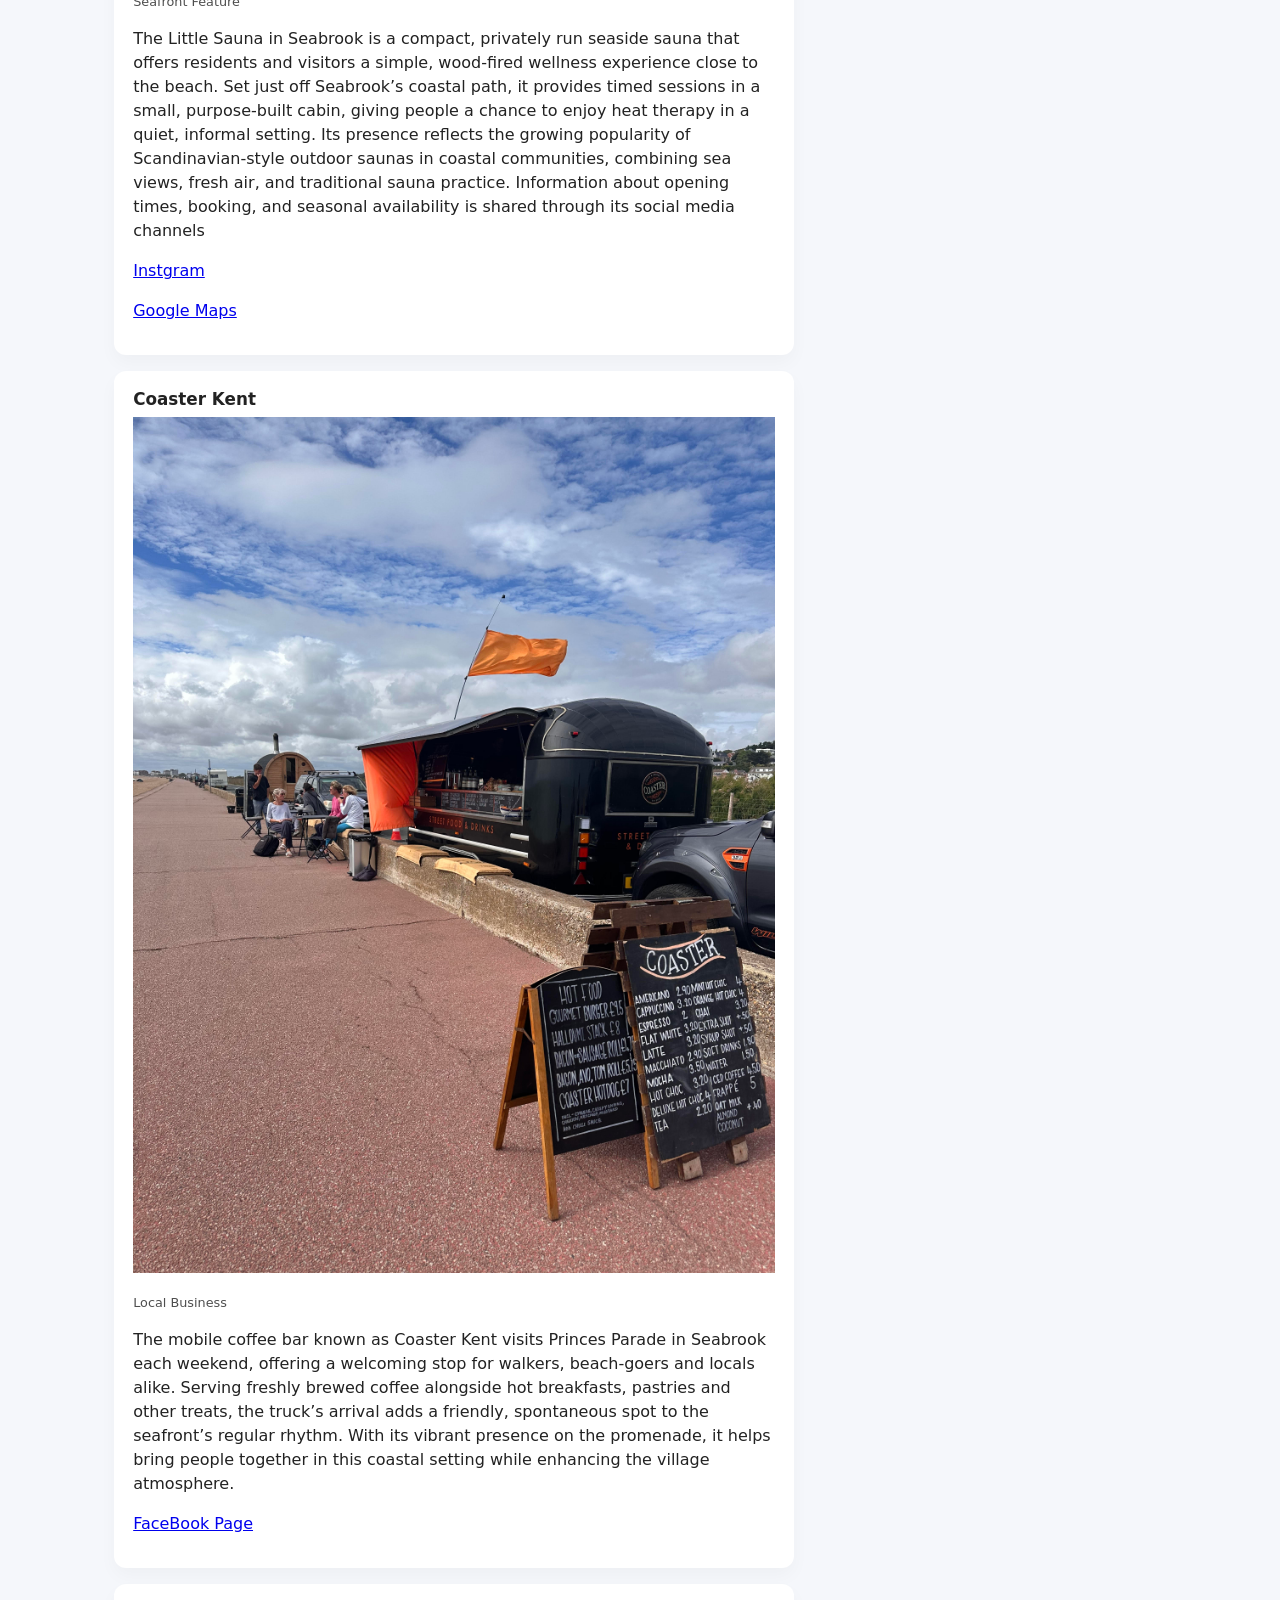
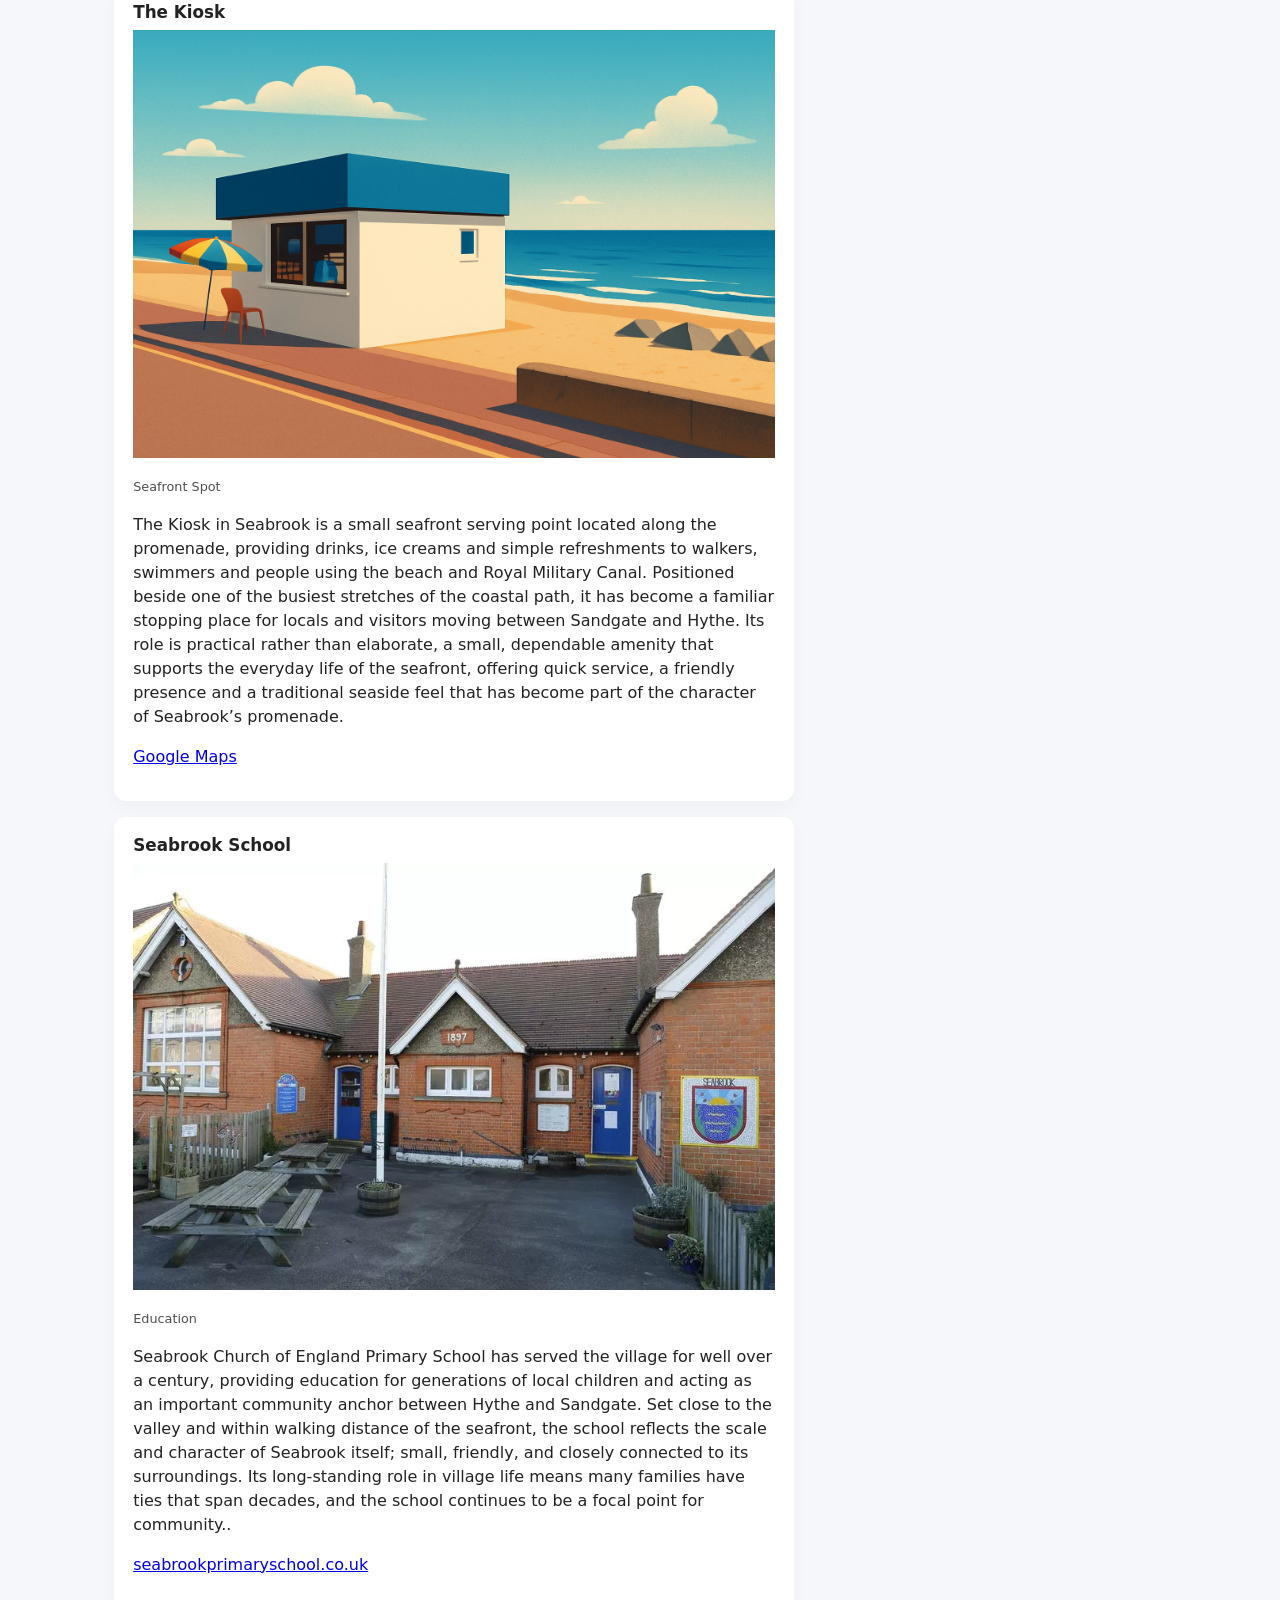
==== commit 6de3191c: "Add files via upload" ====
--- a/index.html
+++ b/index.html
@@ -1189,6 +1189,7 @@
             <li><a href="https://transitapp.com/en/region/kent/stagecoach-south-east/bus-104">104</a> - Dover, Capel le Ferne, Folkstone Station, Folkstone Station, Hythe</li>
             <li><a href="https://www.portofdover.com/ferry/tickets/">Dover Ferry</a> - Calais, Dunkirk</li>
             <li><a href="https://www.leshuttle.com/uk-en/travel-updates/live-departures">Le Shuttle</a> - Calais</li>
+            <li><a href="https://webapps.kent.gov.uk/countrysideaccesscams/standardmap.aspx">Public rights of way</a></li>
         </ul>
       </section>
 
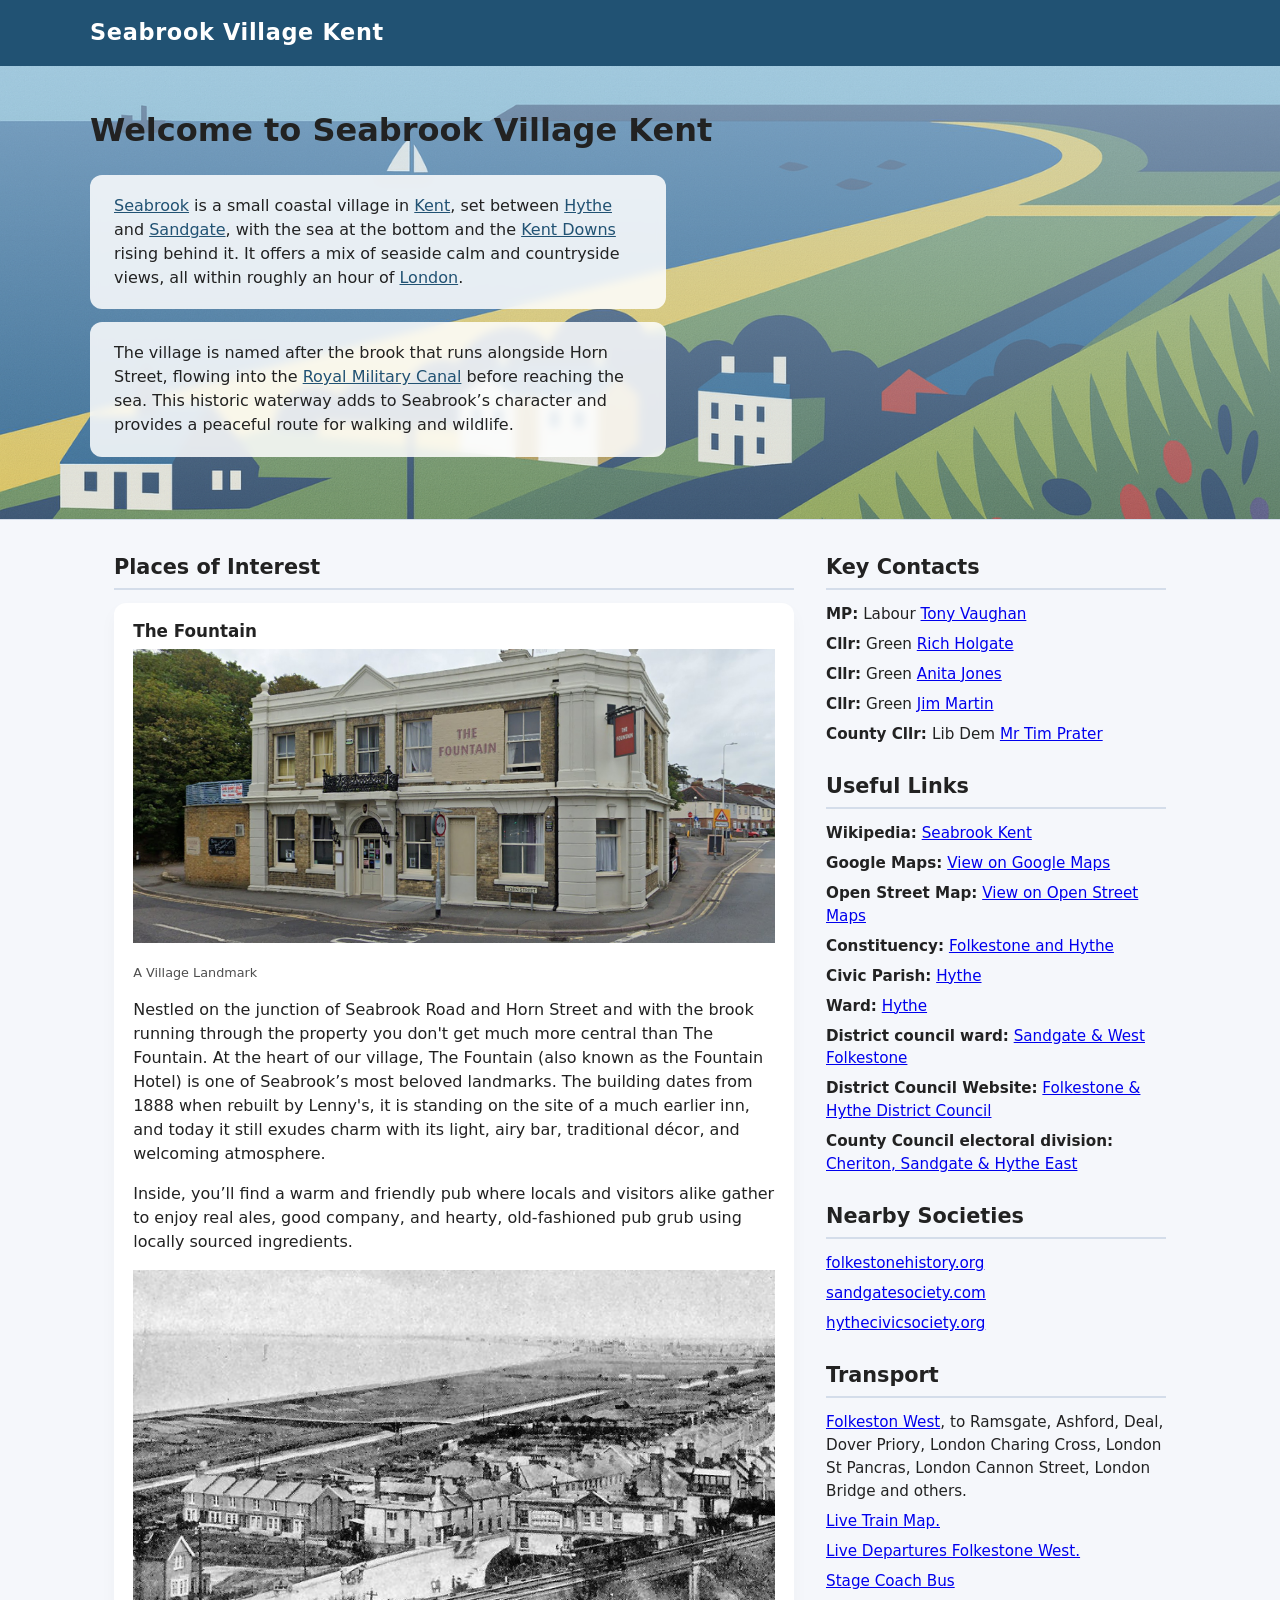
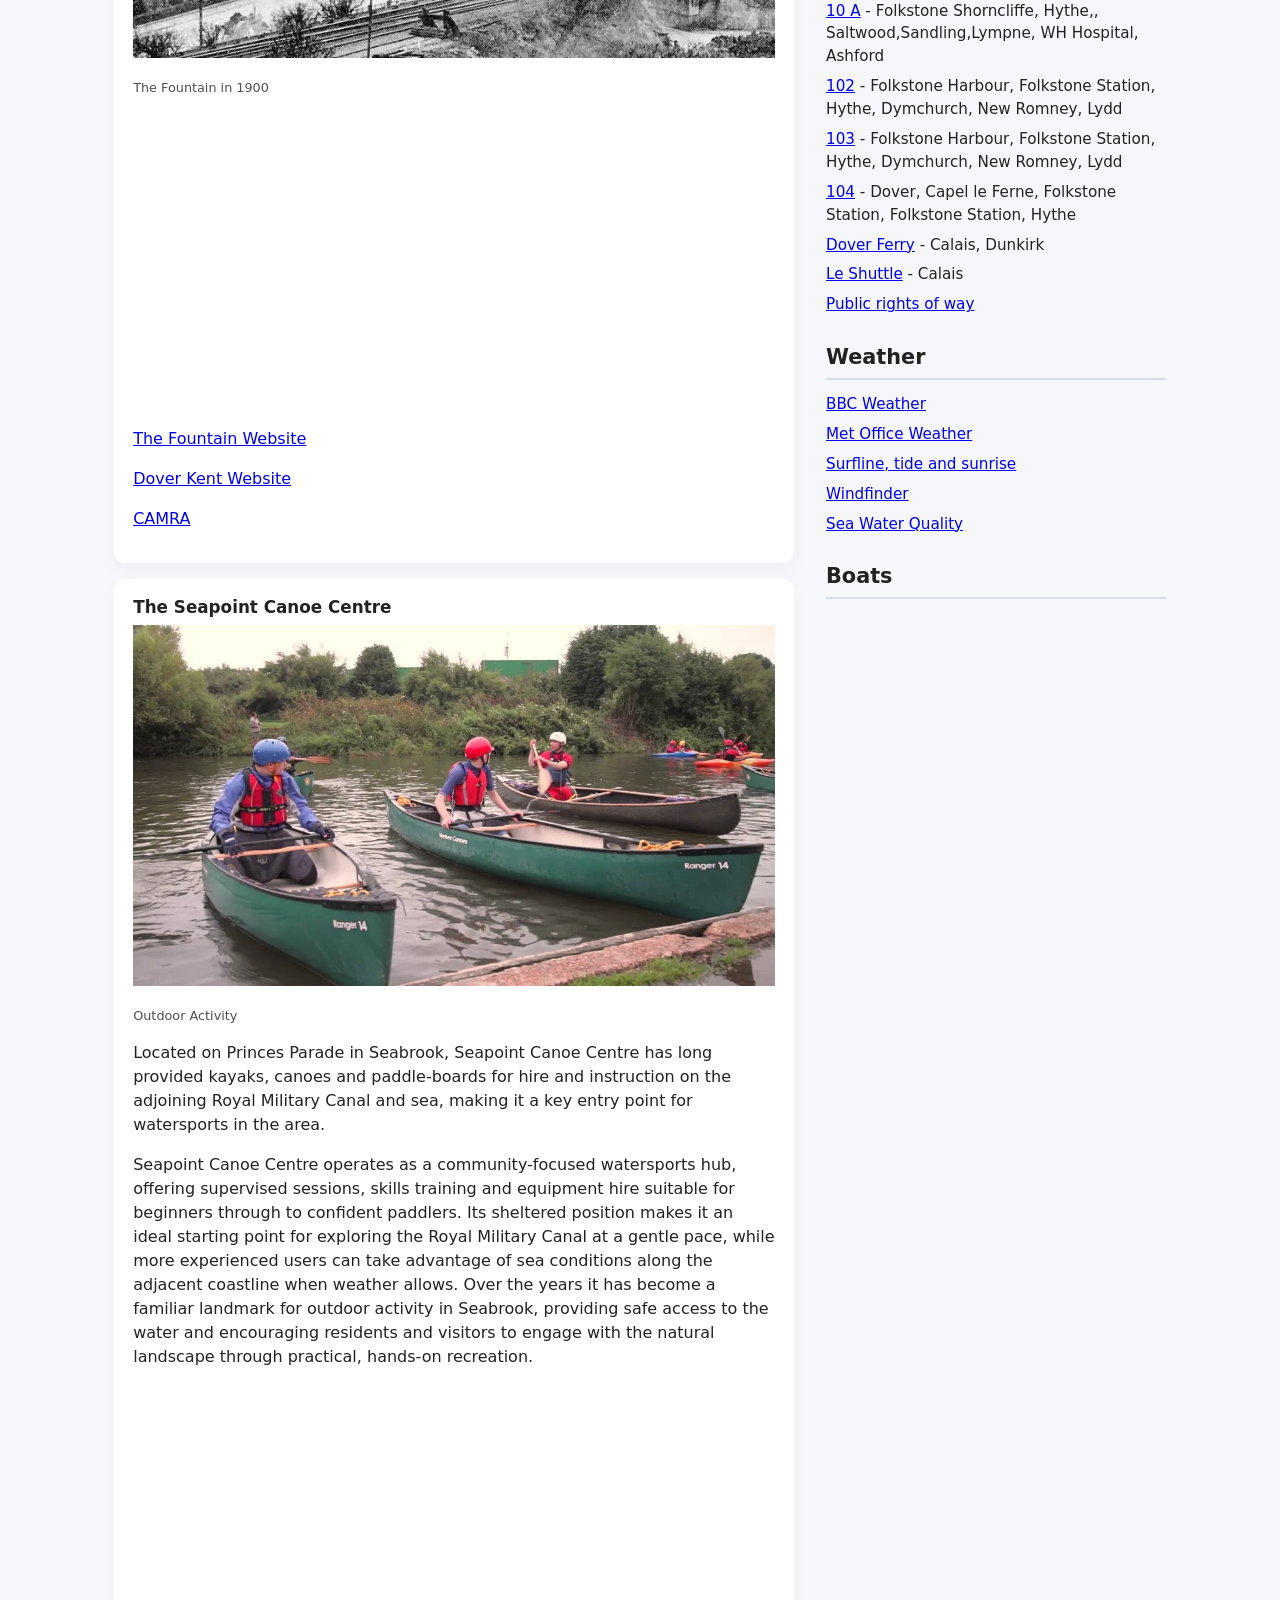
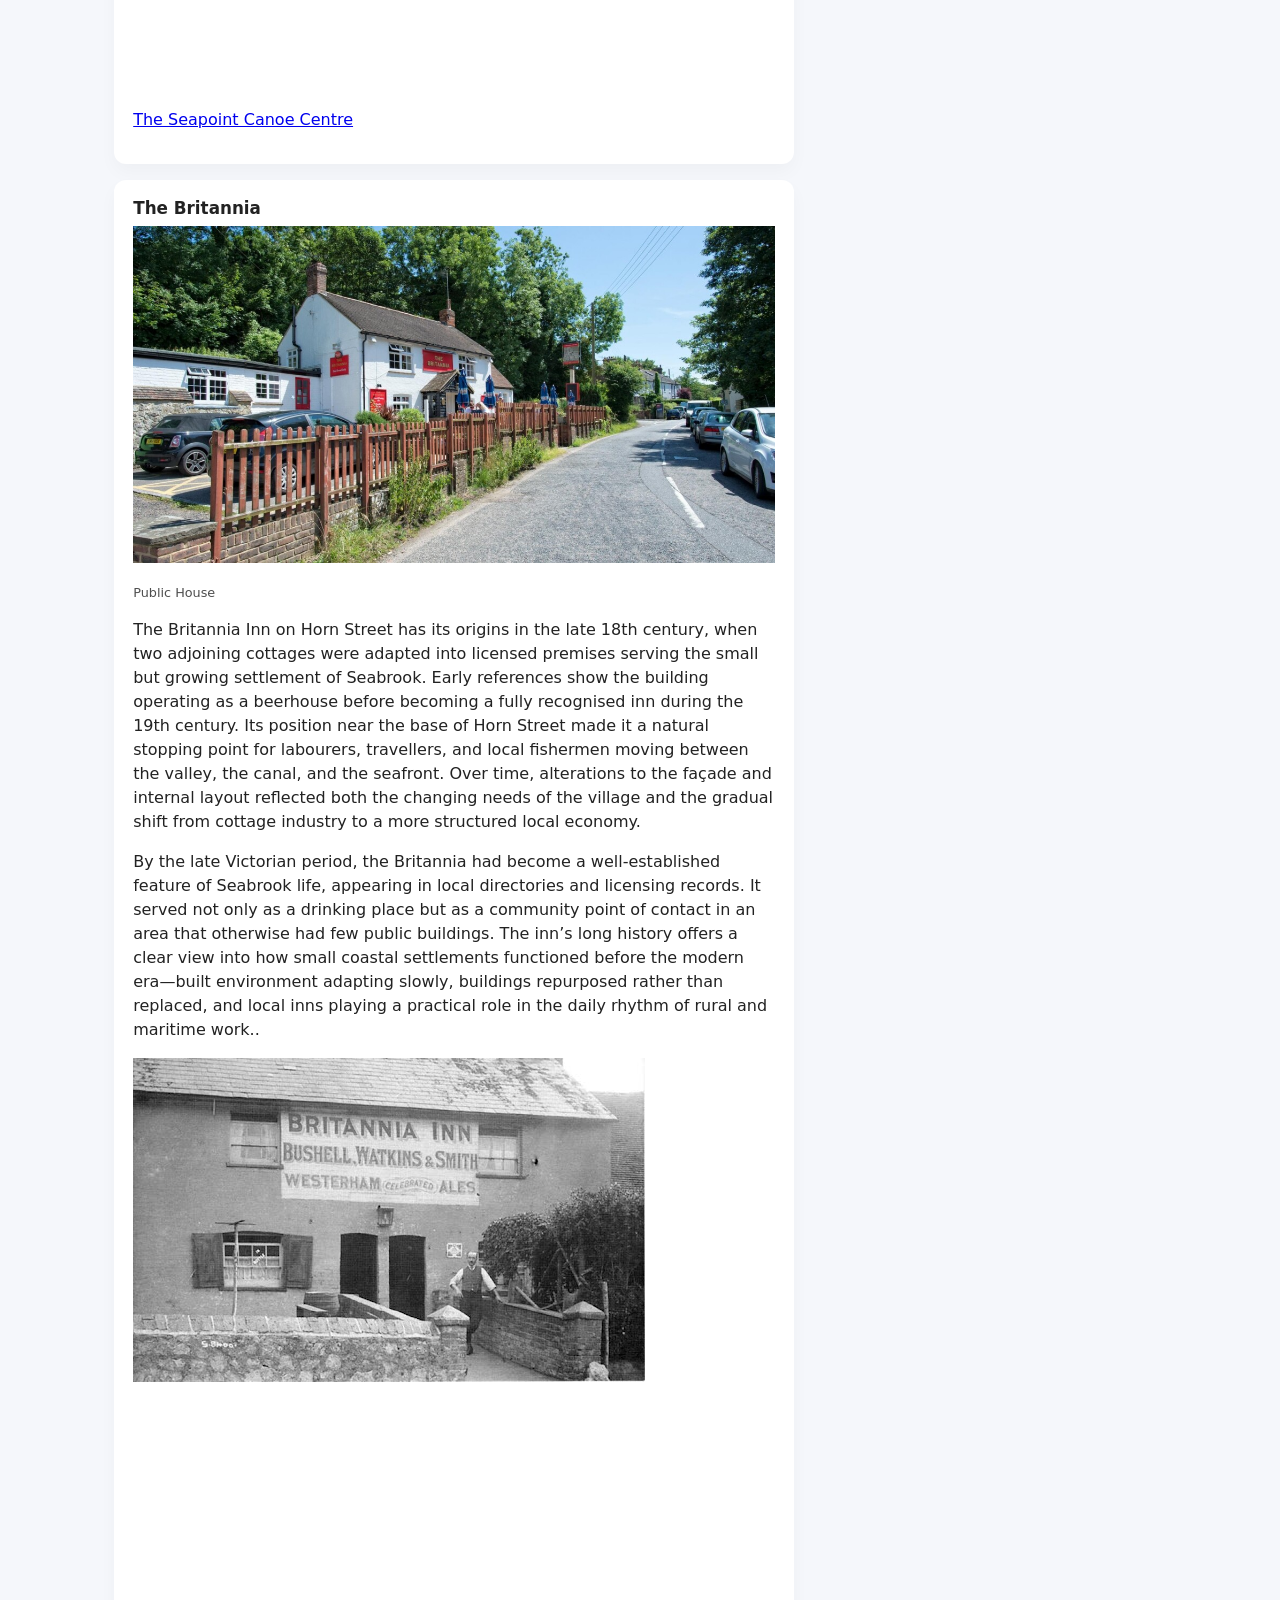
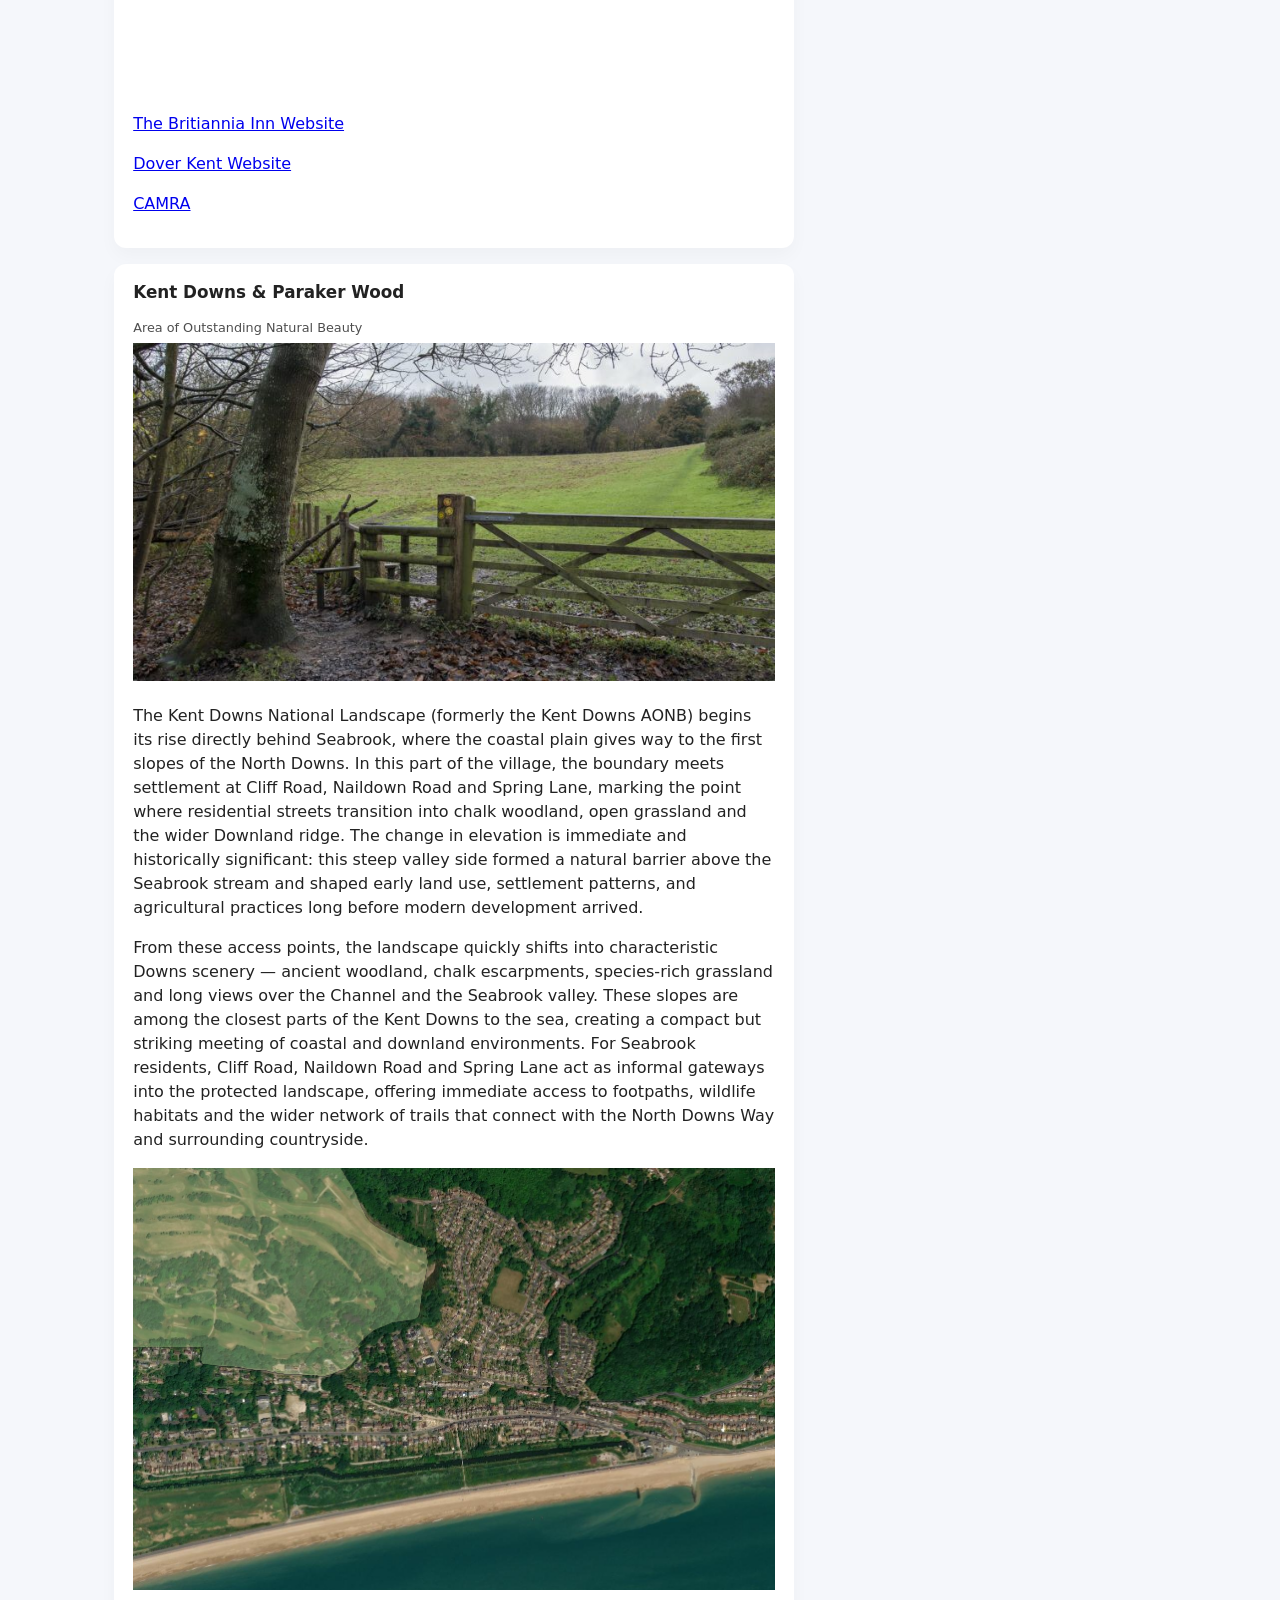
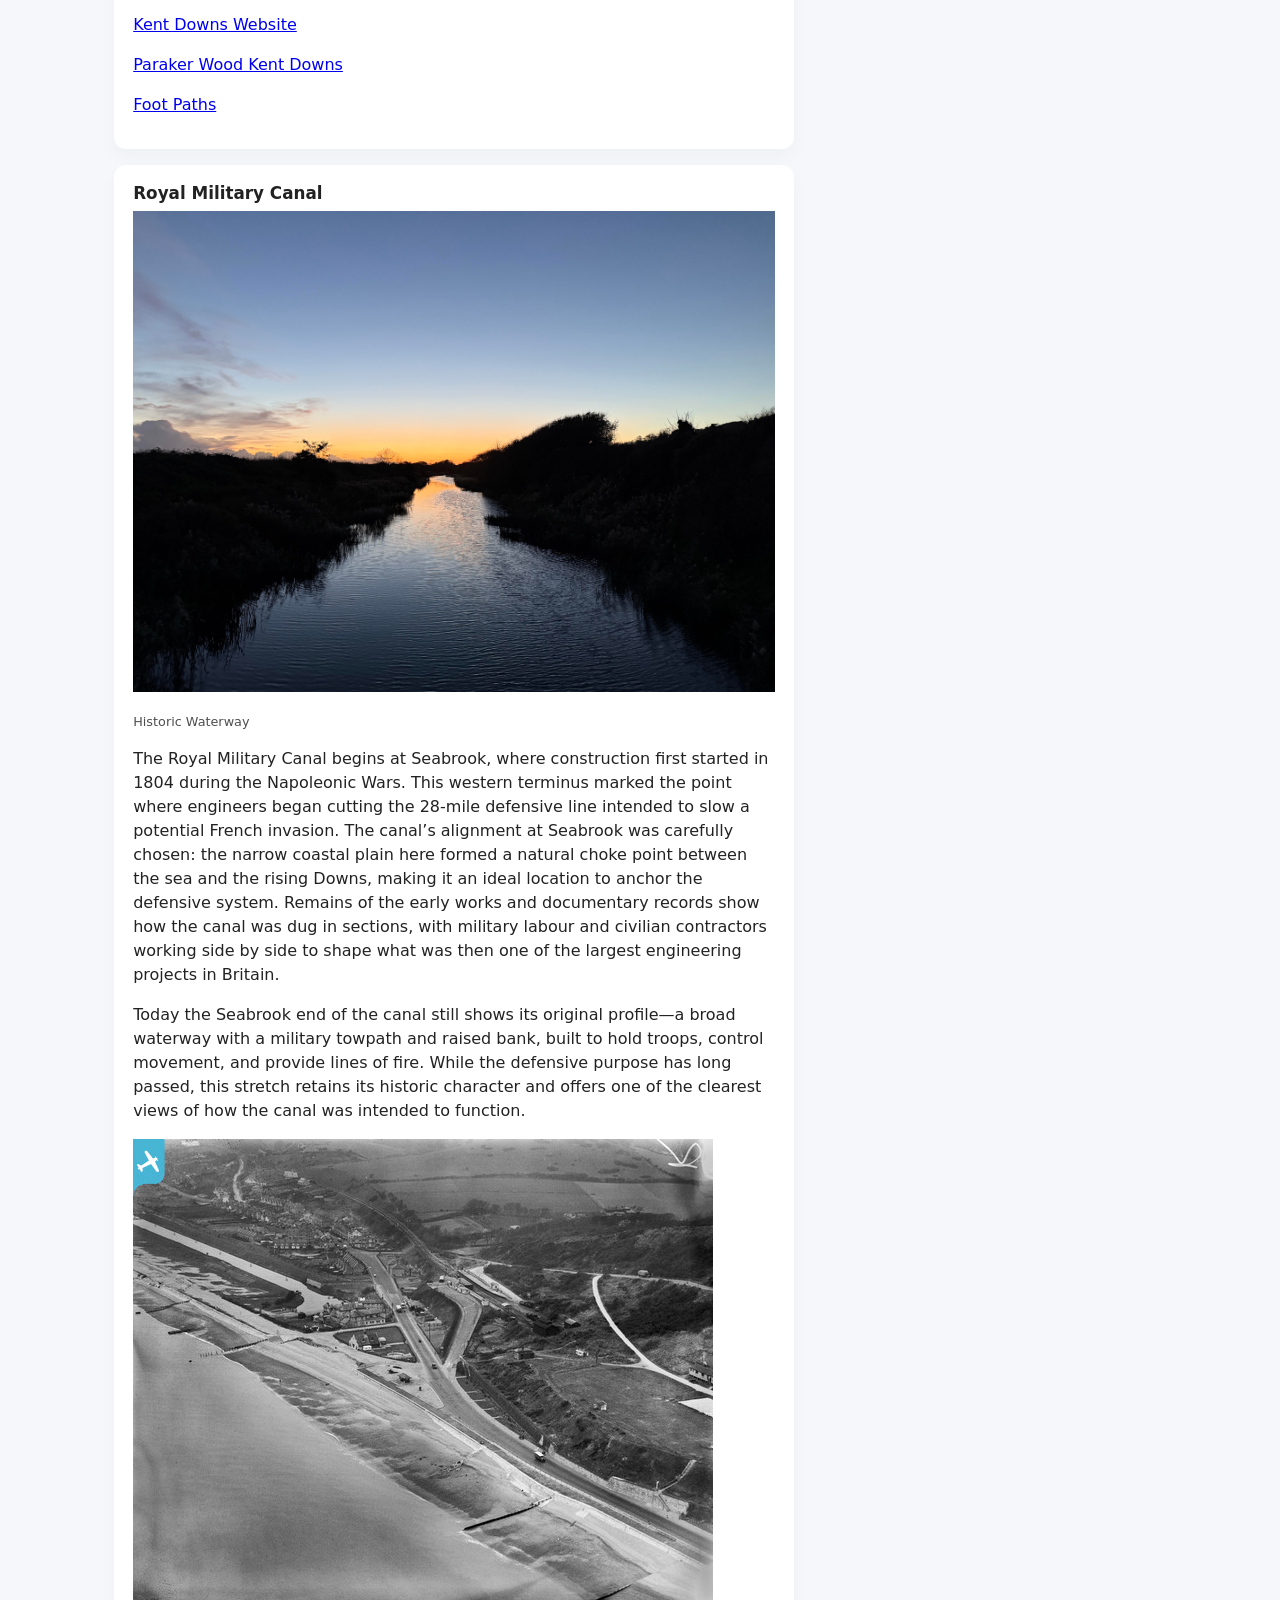
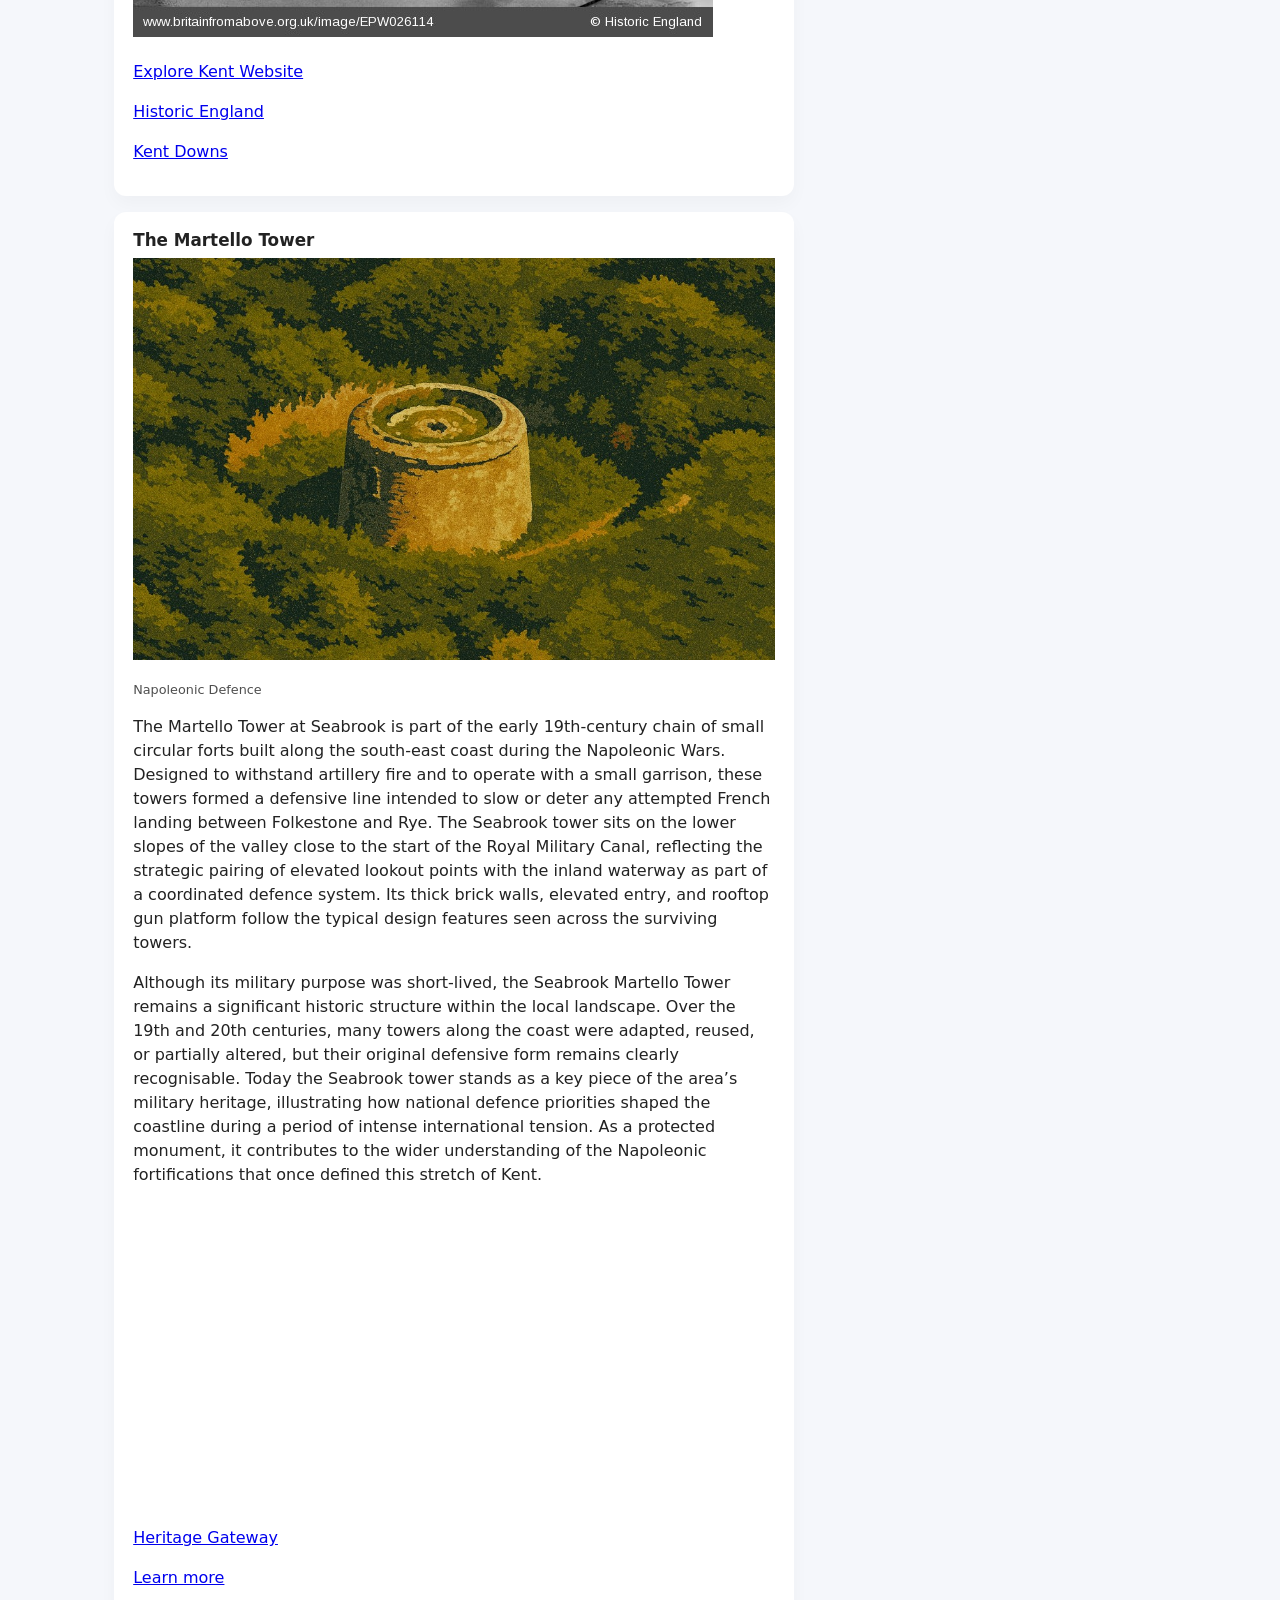
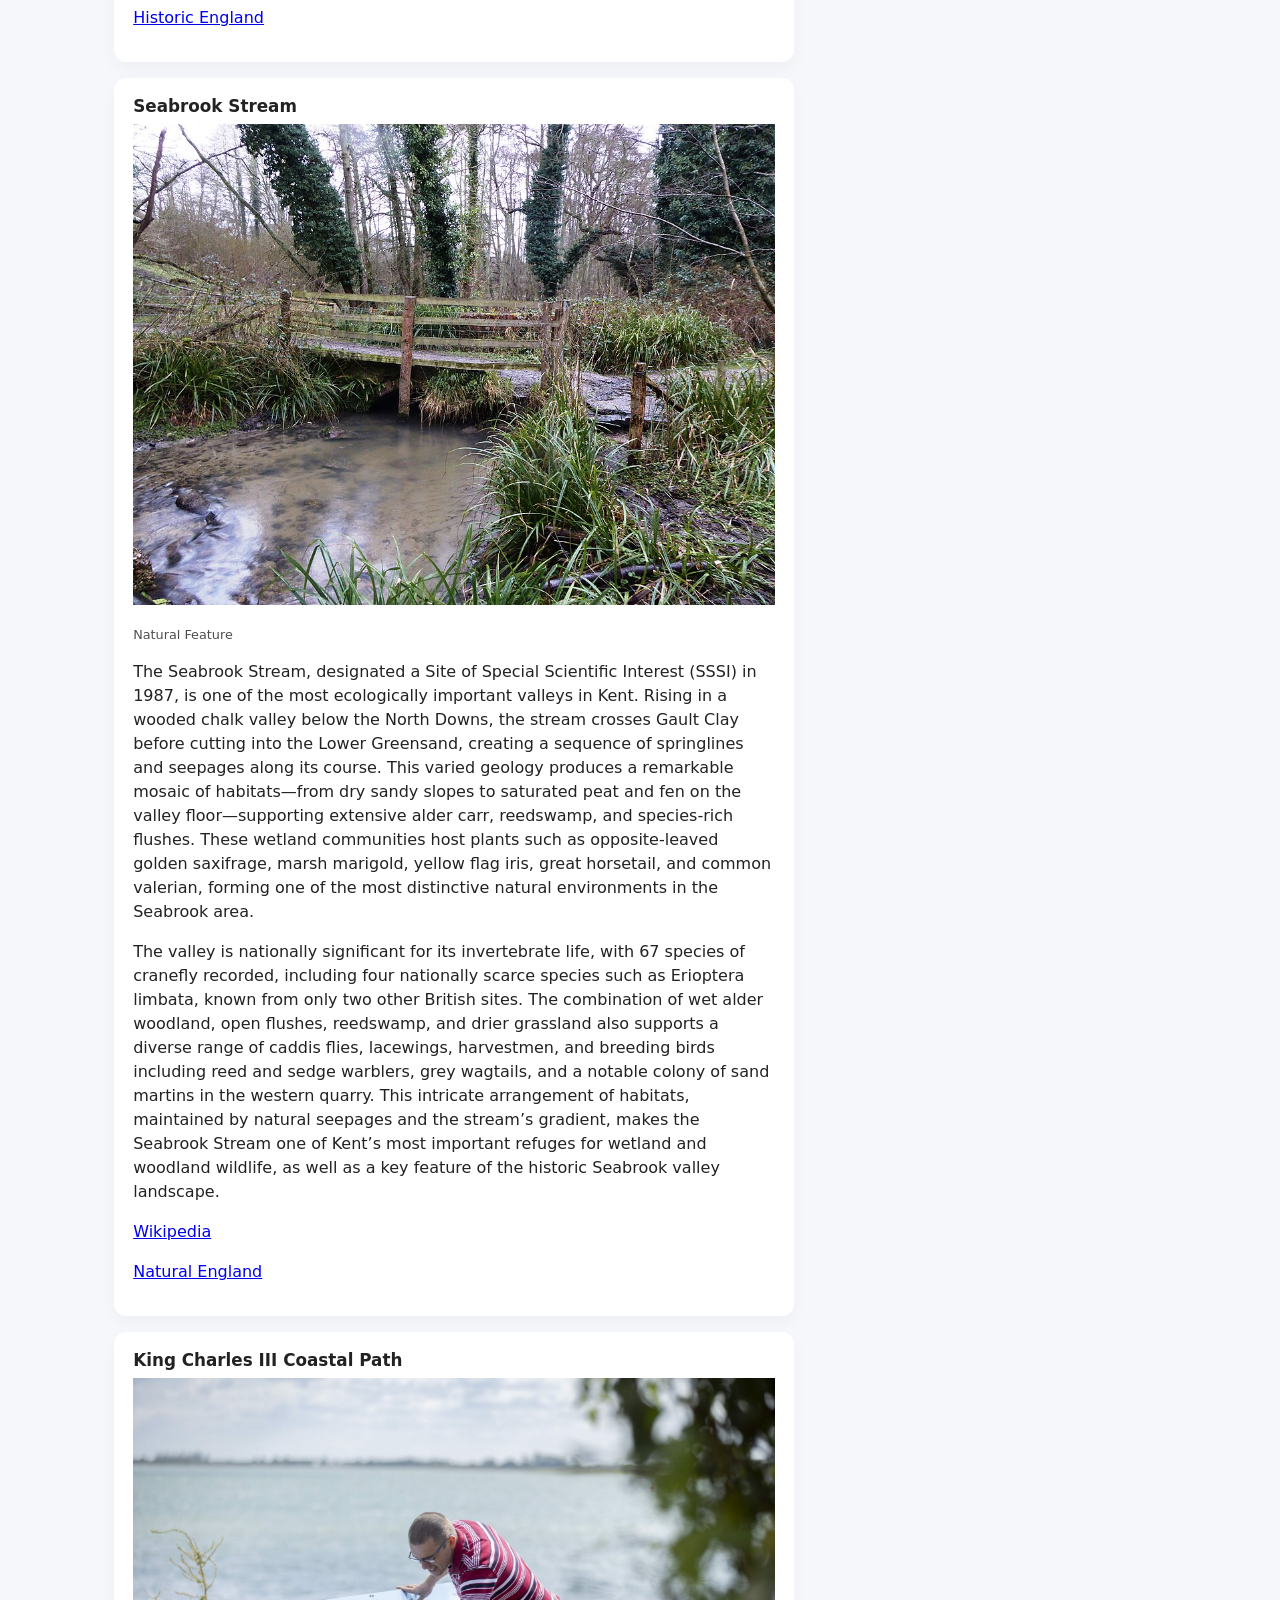
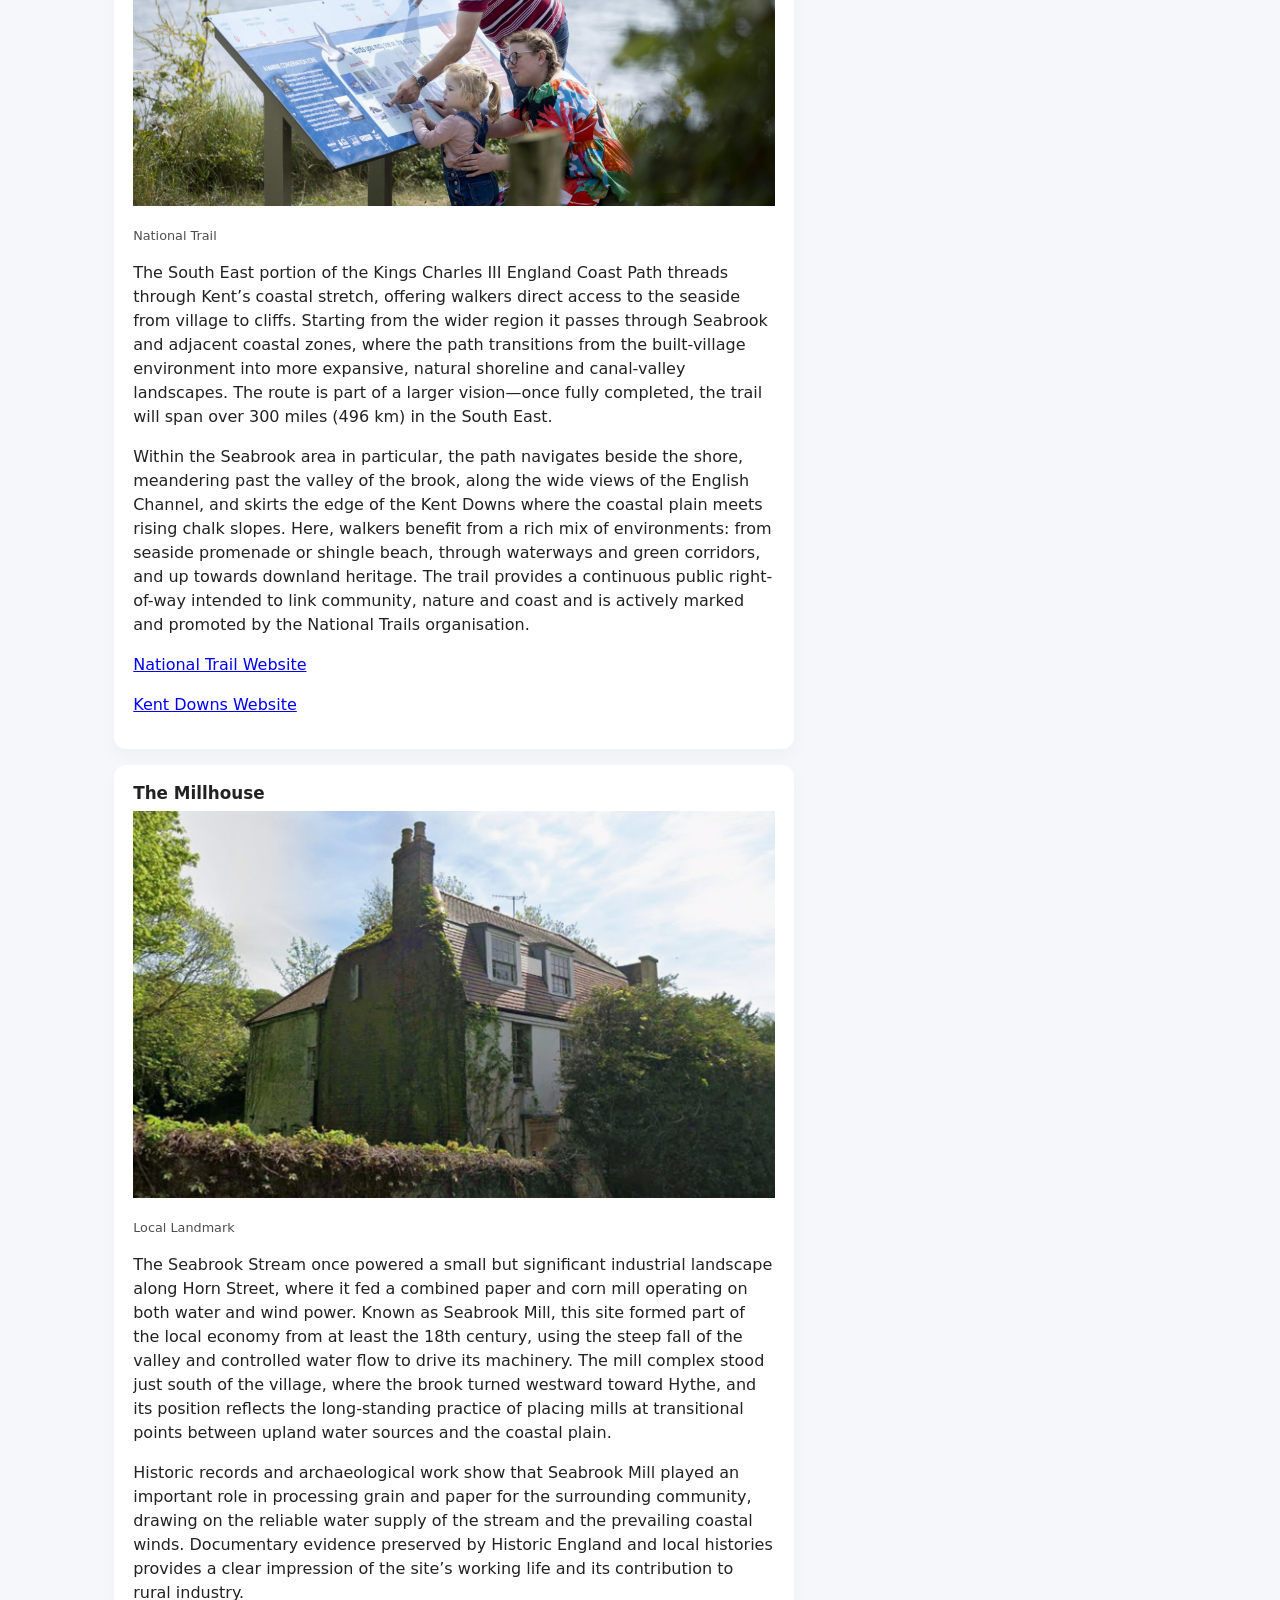
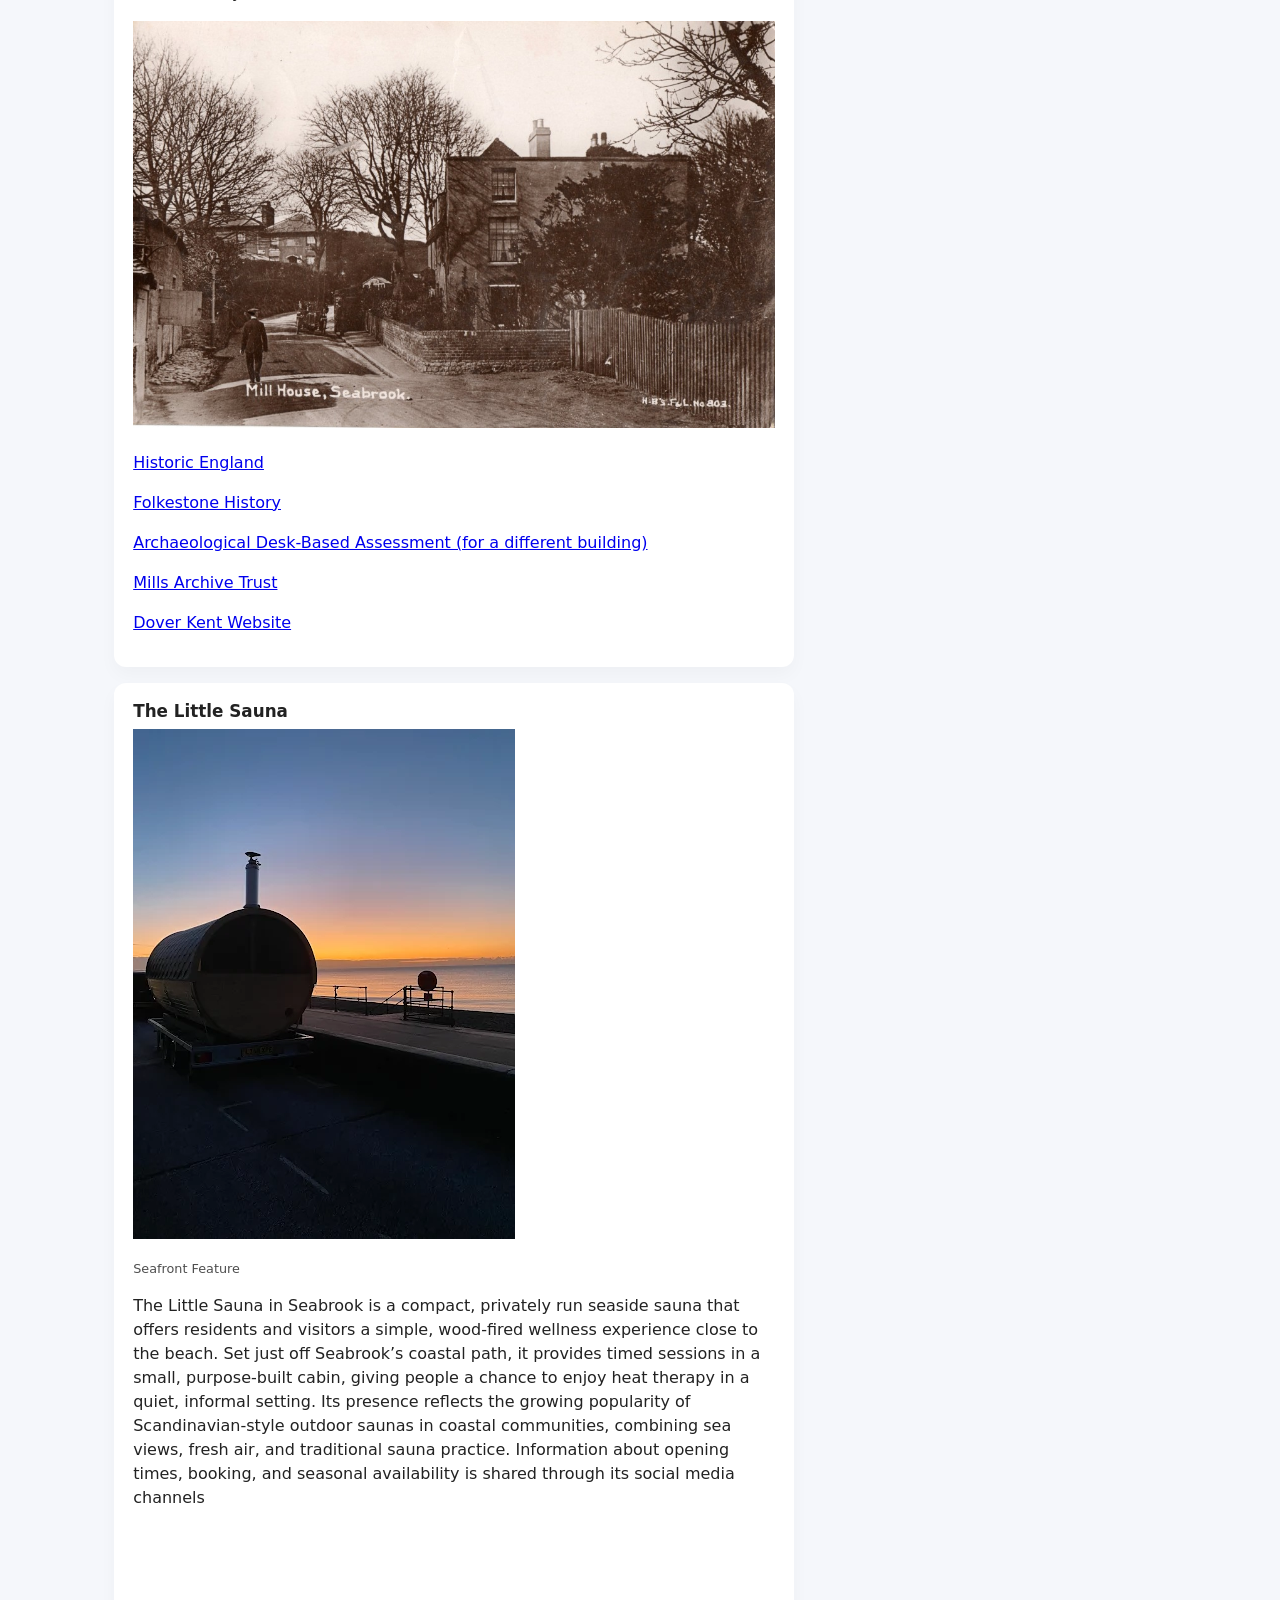
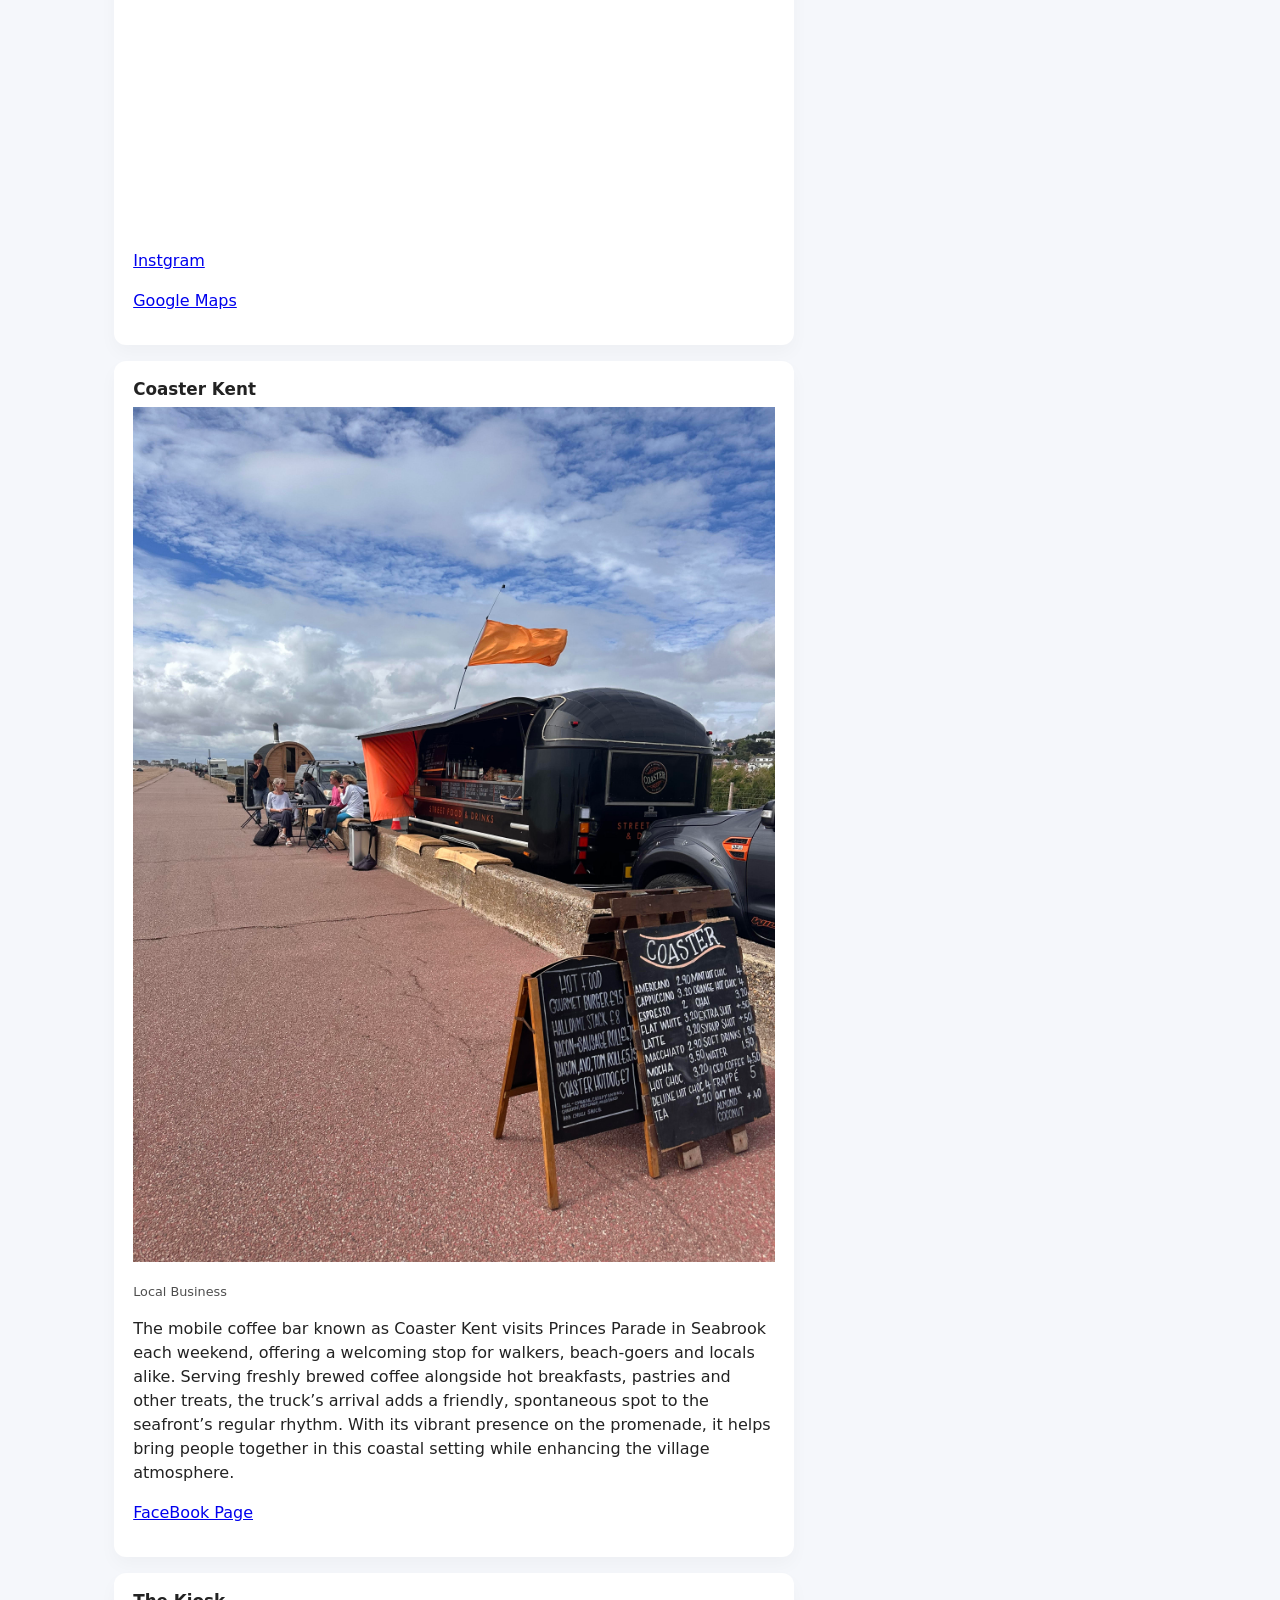
==== commit 4cec895d: "Add files via upload" ====
--- a/index.html
+++ b/index.html
@@ -350,6 +350,8 @@
 <p>Inside, you’ll find a warm and friendly pub where locals and visitors alike gather to enjoy real ales, good company, and hearty, old-fashioned pub grub using locally sourced ingredients. </p>
   <img src="Fountain-1906-Seabrook.jpg" alt="The Fountain in 1900">
   <p class="meta">The Fountain in 1900</p>
+
+  <iframe src="https://www.google.com/maps/embed?pb=!1m18!1m12!1m3!1d886.344856946266!2d1.1196543576884852!3d51.07225456839531!2m3!1f0!2f0!3f0!3m2!1i1024!2i768!4f13.1!3m3!1m2!1s0x47dec0a0fa2a0471%3A0x845bc8ec9192560e!2sThe%20Fountain%20Inn%20Seabrook!5e0!3m2!1sen!2suk!4v1763547057080!5m2!1sen!2suk" width="400" height="300" style="border:0;" allowfullscreen="" loading="lazy" referrerpolicy="no-referrer-when-downgrade"></iframe>
 <p><a href="https://www.fountainhythe.co.uk/" class="card-link">The Fountain Website</a></p>
   <p><a href="http://www.dover-kent.com/Fountain-Hotel-Seabrook.html" class="card-link">Dover Kent Website</a></p>
   <p><a href="https://camra.org.uk/pubs/fountain-seabrook-113467"class="card-link">CAMRA</a></p>
@@ -365,6 +367,7 @@
   Located on Princes Parade in Seabrook, Seapoint Canoe Centre has long provided kayaks, canoes and paddle-boards for hire and instruction on the adjoining Royal Military Canal and sea, making it a key entry point for watersports in the area.
   </p>
   <p>Seapoint Canoe Centre operates as a community-focused watersports hub, offering supervised sessions, skills training and equipment hire suitable for beginners through to confident paddlers. Its sheltered position makes it an ideal starting point for exploring the Royal Military Canal at a gentle pace, while more experienced users can take advantage of sea conditions along the adjacent coastline when weather allows. Over the years it has become a familiar landmark for outdoor activity in Seabrook, providing safe access to the water and encouraging residents and visitors to engage with the natural landscape through practical, hands-on recreation.</p>
+  <iframe src="https://www.google.com/maps/embed?pb=!1m18!1m12!1m3!1d5013.86702052765!2d1.114639861196632!3d51.072777436727556!2m3!1f0!2f0!3f0!3m2!1i1024!2i768!4f13.1!3m3!1m2!1s0x47dec0bd583f96d5%3A0x9edb346df7e94b46!2sSeapoint%20Canoe%20Centre!5e0!3m2!1sen!2suk!4v1763547129605!5m2!1sen!2suk" width="400" height="300" style="border:0;" allowfullscreen="" loading="lazy" referrerpolicy="no-referrer-when-downgrade"></iframe>
   <p><a href="https://www.seapointcanoecentre.co.uk/" class="card-link">The Seapoint Canoe Centre</a></p>
 </div>
 
@@ -381,6 +384,8 @@
 <p>By the late Victorian period, the Britannia had become a well-established feature of Seabrook life, appearing in local directories and licensing records. It served not only as a drinking place but as a community point of contact in an area that otherwise had few public buildings. The inn’s long history offers a clear view into how small coastal settlements functioned before the modern era—built environment adapting slowly, buildings repurposed rather than replaced, and local inns playing a practical role in the daily rhythm of rural and maritime work..
   </p>
     <img src="britannia-then.jpg" alt="The Britannia Inn in 1890">
+
+    <iframe src="https://www.google.com/maps/embed?pb=!1m18!1m12!1m3!1d5013.294410494118!2d1.1265917845669942!3d51.07806229770132!2m3!1f0!2f0!3f0!3m2!1i1024!2i768!4f13.1!3m3!1m2!1s0x47debf5794f5c865%3A0x63f0d98148692719!2sThe%20Britannia!5e0!3m2!1sen!2suk!4v1763547087832!5m2!1sen!2suk" width="400" height="300" style="border:0;" allowfullscreen="" loading="lazy" referrerpolicy="no-referrer-when-downgrade"></iframe>
 
   <p><a href="https://www.britanniahythe.co.uk/" class="card-link">The Britiannia Inn Website</a></p>
   <p><a href="http://www.dover-kent.com/Britannia-Inn-Seabrook.html" class="card-link">Dover Kent Website</a></p>
@@ -432,6 +437,7 @@
 The Martello Tower at Seabrook is part of the early 19th-century chain of small circular forts built along the south-east coast during the Napoleonic Wars. Designed to withstand artillery fire and to operate with a small garrison, these towers formed a defensive line intended to slow or deter any attempted French landing between Folkestone and Rye. The Seabrook tower sits on the lower slopes of the valley close to the start of the Royal Military Canal, reflecting the strategic pairing of elevated lookout points with the inland waterway as part of a coordinated defence system. Its thick brick walls, elevated entry, and rooftop gun platform follow the typical design features seen across the surviving towers.
   </p>
   <p>Although its military purpose was short-lived, the Seabrook Martello Tower remains a significant historic structure within the local landscape. Over the 19th and 20th centuries, many towers along the coast were adapted, reused, or partially altered, but their original defensive form remains clearly recognisable. Today the Seabrook tower stands as a key piece of the area’s military heritage, illustrating how national defence priorities shaped the coastline during a period of intense international tension. As a protected monument, it contributes to the wider understanding of the Napoleonic fortifications that once defined this stretch of Kent.</p>
+  <iframe src="https://www.google.com/maps/embed?pb=!1m18!1m12!1m3!1d5013.643524619724!2d1.124145609945412!3d51.07484022213969!2m3!1f0!2f0!3f0!3m2!1i1024!2i768!4f13.1!3m3!1m2!1s0x47debfd44dde2f59%3A0x8ffbf83f8eba95bc!2sMartello%20Tower%209!5e0!3m2!1sen!2suk!4v1763547108145!5m2!1sen!2suk" width="400" height="300" style="border:0;" allowfullscreen="" loading="lazy" referrerpolicy="no-referrer-when-downgrade"></iframe>
   <p><a href="https://www.heritagegateway.org.uk/Gateway/Results_Single.aspx?uid=463860&resourceID=19191" class="card-link">Heritage Gateway</a></p>
   <p><a href=" https://martellotowers.co.uk/kent" class="card-link">Learn more</a></p>
   <p><a href="https://historicengland.org.uk/listing/heritage-at-risk/search-register/list-entry/46730" class="card-link">Historic England</a></p>
@@ -489,6 +495,7 @@
   <p class="meta">Seafront Feature</p>
   <p>The Little Sauna in Seabrook is a compact, privately run seaside sauna that offers residents and visitors a simple, wood-fired wellness experience close to the beach. Set just off Seabrook’s coastal path, it provides timed sessions in a small, purpose-built cabin, giving people a chance to enjoy heat therapy in a quiet, informal setting. Its presence reflects the growing popularity of Scandinavian-style outdoor saunas in coastal communities, combining sea views, fresh air, and traditional sauna practice. Information about opening times, booking, and seasonal availability is shared through its social media channels
   </p>
+  <iframe src="https://www.google.com/maps/embed?pb=!1m18!1m12!1m3!1d886.3618841573501!2d1.118387423422247!3d51.07136554084137!2m3!1f0!2f0!3f0!3m2!1i1024!2i768!4f13.1!3m3!1m2!1s0x47dec1425ccc4843%3A0xf86cef67c43f9734!2sThe%20Little%20Sauna!5e0!3m2!1sen!2suk!4v1763547030518!5m2!1sen!2suk" width="400" height="300" style="border:0;" allowfullscreen="" loading="lazy" referrerpolicy="no-referrer-when-downgrade"></iframe>
   <p><a href="https://www.instagram.com/the_little_sauna/" class="card-link">Instgram</a></p>
   <p><a href="https://share.google/JIlC21BcsBZK1v0jJ" class="card-link">Google Maps</a></p>
 </div>
@@ -510,6 +517,7 @@
   <p>
 The Kiosk in Seabrook is a small seafront serving point located along the promenade, providing drinks, ice creams and simple refreshments to walkers, swimmers and people using the beach and Royal Military Canal. Positioned beside one of the busiest stretches of the coastal path, it has become a familiar stopping place for locals and visitors moving between Sandgate and Hythe. Its role is practical rather than elaborate, a small, dependable amenity that supports the everyday life of the seafront, offering quick service, a friendly presence and a traditional seaside feel that has become part of the character of Seabrook’s promenade.
   </p>
+  <iframe src="https://www.google.com/maps/embed?pb=!1m18!1m12!1m3!1d443.17779980912206!2d1.1233258330550457!3d51.071693671531044!2m3!1f0!2f0!3f0!3m2!1i1024!2i768!4f13.1!3m3!1m2!1s0x47debf5ccdaf5861%3A0x2bd22c488340b2d0!2sThe%20kiosk!5e0!3m2!1sen!2suk!4v1763548243701!5m2!1sen!2suk" width="400" height="300" style="border:0;" allowfullscreen="" loading="lazy" referrerpolicy="no-referrer-when-downgrade"></iframe>
   <p><a href="https://share.google/Z6M9ErxKy44nigQul" class="card-link">Google Maps</a></p>
 </div>
 
@@ -521,6 +529,7 @@
   <p>
 Seabrook Church of England Primary School has served the village for well over a century, providing education for generations of local children and acting as an important community anchor between Hythe and Sandgate. Set close to the valley and within walking distance of the seafront, the school reflects the scale and character of Seabrook itself; small, friendly, and closely connected to its surroundings. Its long-standing role in village life means many families have ties that span decades, and the school continues to be a focal point for community..
   </p>
+  <iframe src="https://www.google.com/maps/embed?pb=!1m18!1m12!1m3!1d626.7385880751332!2d1.1199081858923408!3d51.07239270135286!2m3!1f0!2f0!3f0!3m2!1i1024!2i768!4f13.1!3m3!1m2!1s0x47dec0bc54e3179b%3A0x52369348819fe862!2sSeabrook%20C%20Of%20E%20Primary%20School!5e0!3m2!1sen!2suk!4v1763547187794!5m2!1sen!2suk" width="400" height="300" style="border:0;" allowfullscreen="" loading="lazy" referrerpolicy="no-referrer-when-downgrade"></iframe>
   <p><a href="https://www.seabrookprimaryschool.co.uk/" class="card-link">seabrookprimaryschool.co.uk</a></p>
 </div>
 
@@ -532,6 +541,7 @@
   <p>
     The Best Thyme Café and Restaurant in Seabrook offers seafront casual dining, with a menu inspired by the exquisite cuisine of Lebanon and the Middle East. With food designed to be shared and savoured all while taking in the stunning seafront scenery.
   </p>
+  <iframe src="https://www.google.com/maps/embed?pb=!1m18!1m12!1m3!1d5013.86702052765!2d1.114639861196632!3d51.072777436727556!2m3!1f0!2f0!3f0!3m2!1i1024!2i768!4f13.1!3m3!1m2!1s0x47dec19838141a31%3A0x4f81e9f9099e1c9e!2sBest%20Thyme%20Cafe%20%26%20Restaurant!5e0!3m2!1sen!2suk!4v1763547157844!5m2!1sen!2suk" width="400" height="300" style="border:0;" allowfullscreen="" loading="lazy" referrerpolicy="no-referrer-when-downgrade"></iframe>
   <p><a href="https://bestthymecafe.com/about/" class="card-link">Best Tyme</a></p>
 </div>
 
@@ -543,6 +553,7 @@
   <p>
    The Honesty Bakehouse is a small, home-based bakery in Hythe and Seabrook known for its honesty box filled with sweet treats such as sponges, blondies, brownies, millionaire slices and seasonal bakes. Open Wednesday to Sunday, it offers a simple “take what you like, pay what you can” approach that has quickly become a local favourite. The baker also creates cakes and bakes to order, with prices and commissions arranged via direct message. Fully insured, allergen trained and holding Food Hygiene Level 2 certification, The Honesty Bakehouse has built a reputation for quality, trust and a touch of warmth summed up by its motto: “Restoring Faith, One Bite at a Time.”
   </p>
+  <iframe src="https://www.google.com/maps/embed?pb=!1m18!1m12!1m3!1d2506.937540393389!2d1.1125298769448342!3d51.07270304236591!2m3!1f0!2f0!3f0!3m2!1i1024!2i768!4f13.1!3m3!1m2!1s0x47dec151930ffedb%3A0x8c13c97ee3324738!2sThe%20Honesty%20Bakehouse!5e0!3m2!1sen!2suk!4v1763546895104!5m2!1sen!2suk" width="400" height="300" style="border:0;" allowfullscreen="" loading="lazy" referrerpolicy="no-referrer-when-downgrade"></iframe>
   <p><a href="https://www.facebook.com/p/The-Honesty-Bakehouse-61576891363413/" class="card-link">FaceBook Page</a></p>
 </div>
 
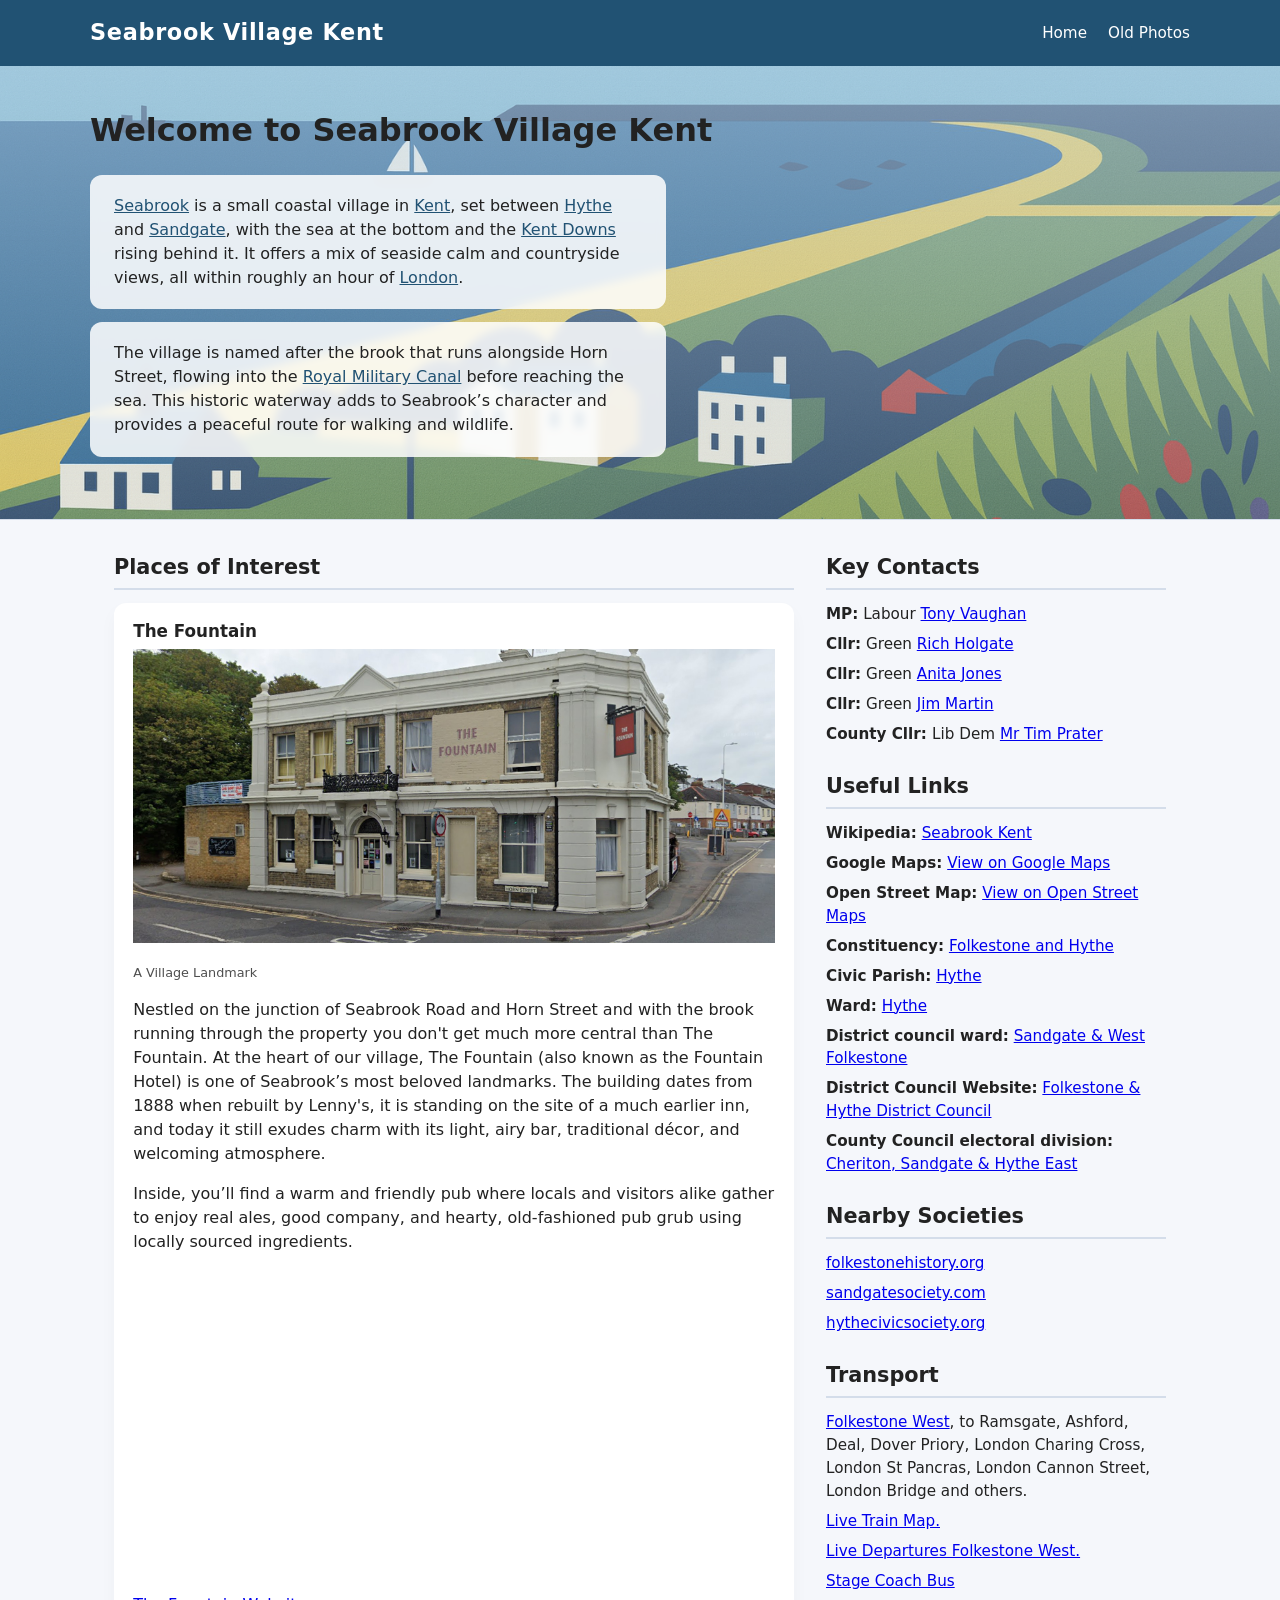
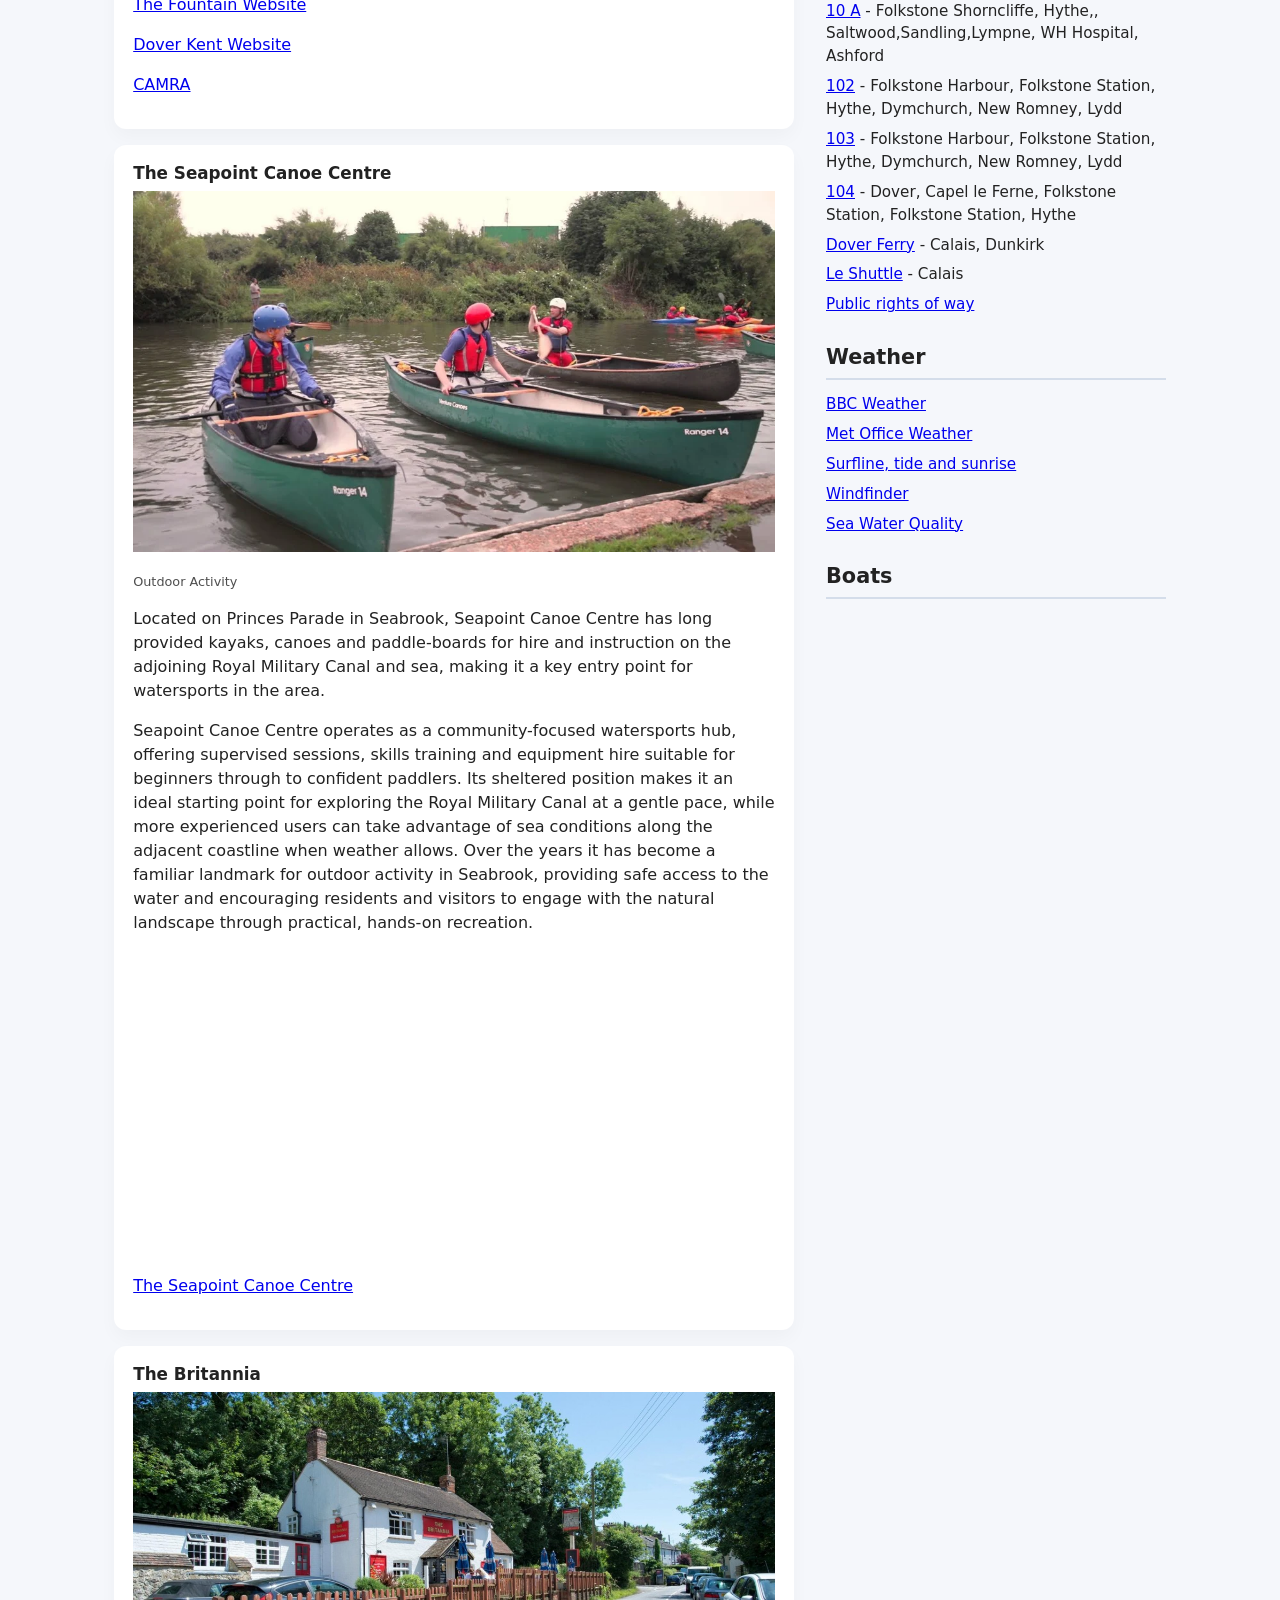
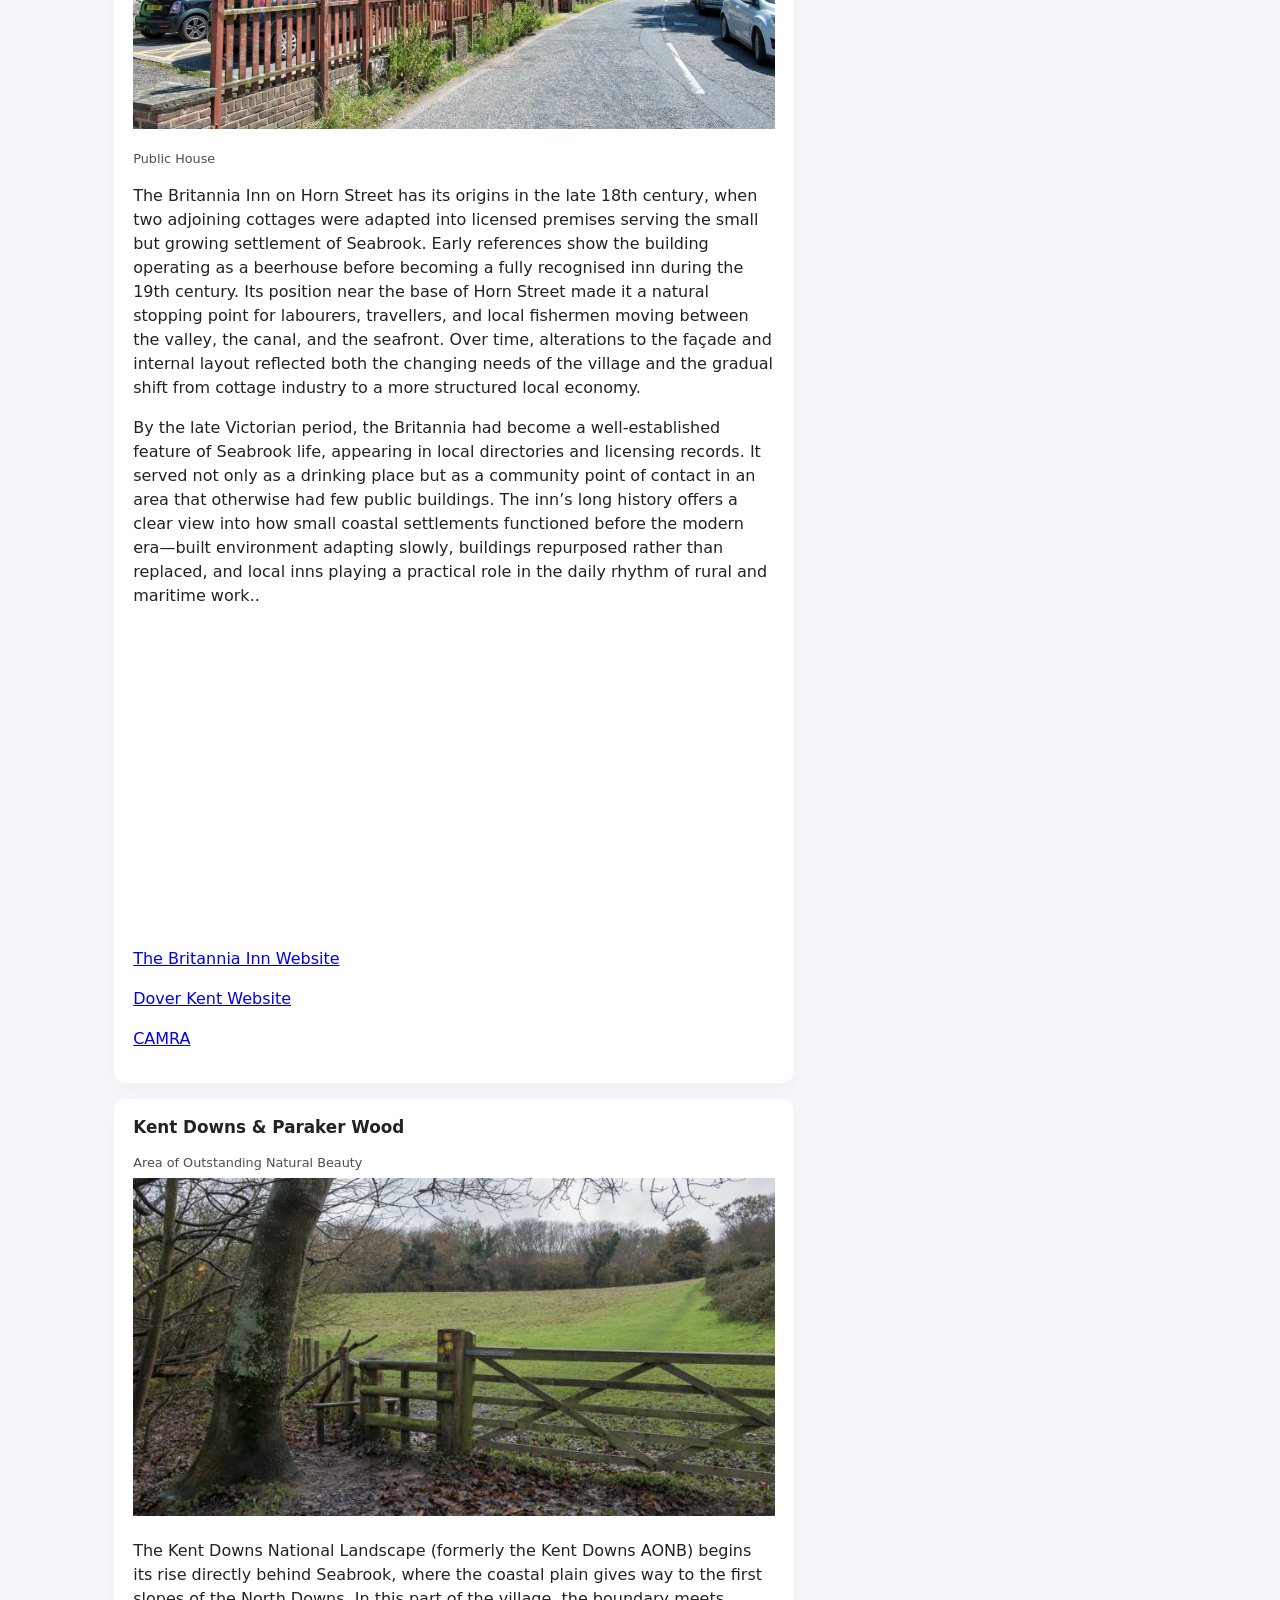
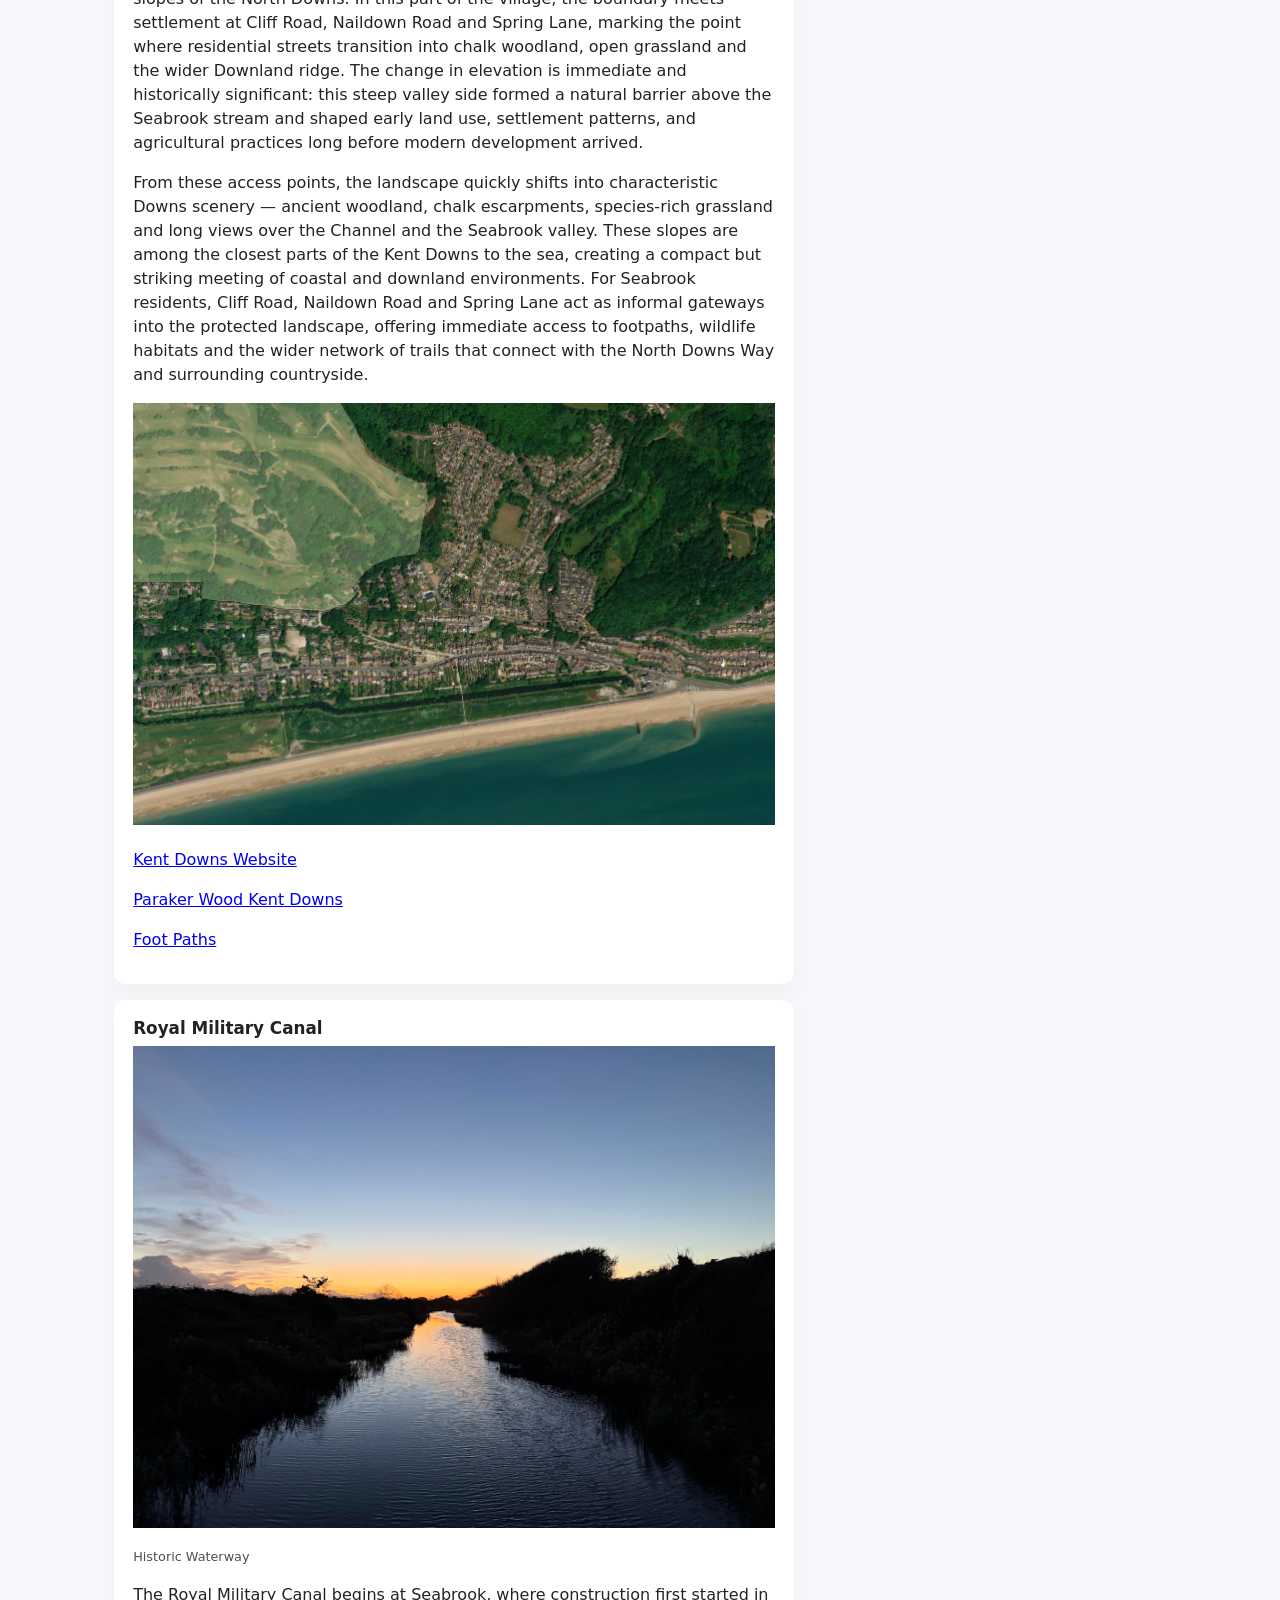
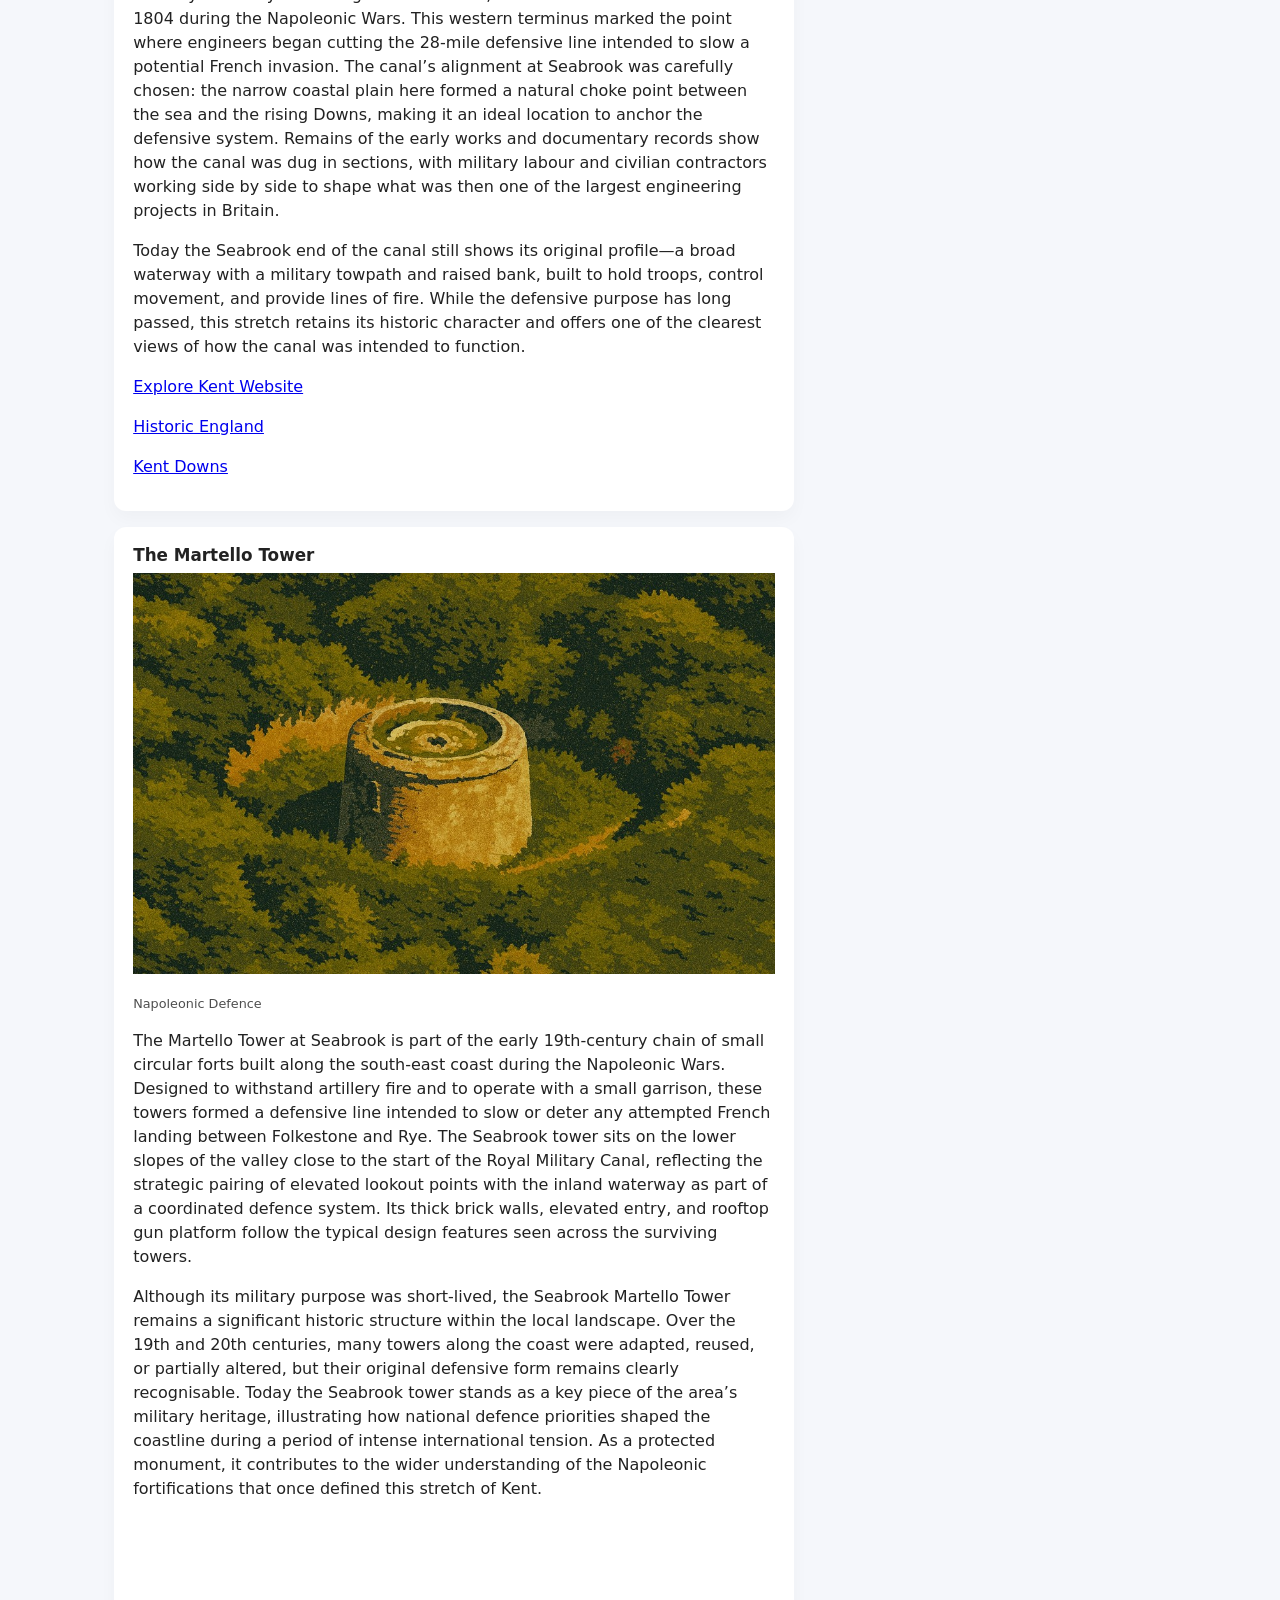
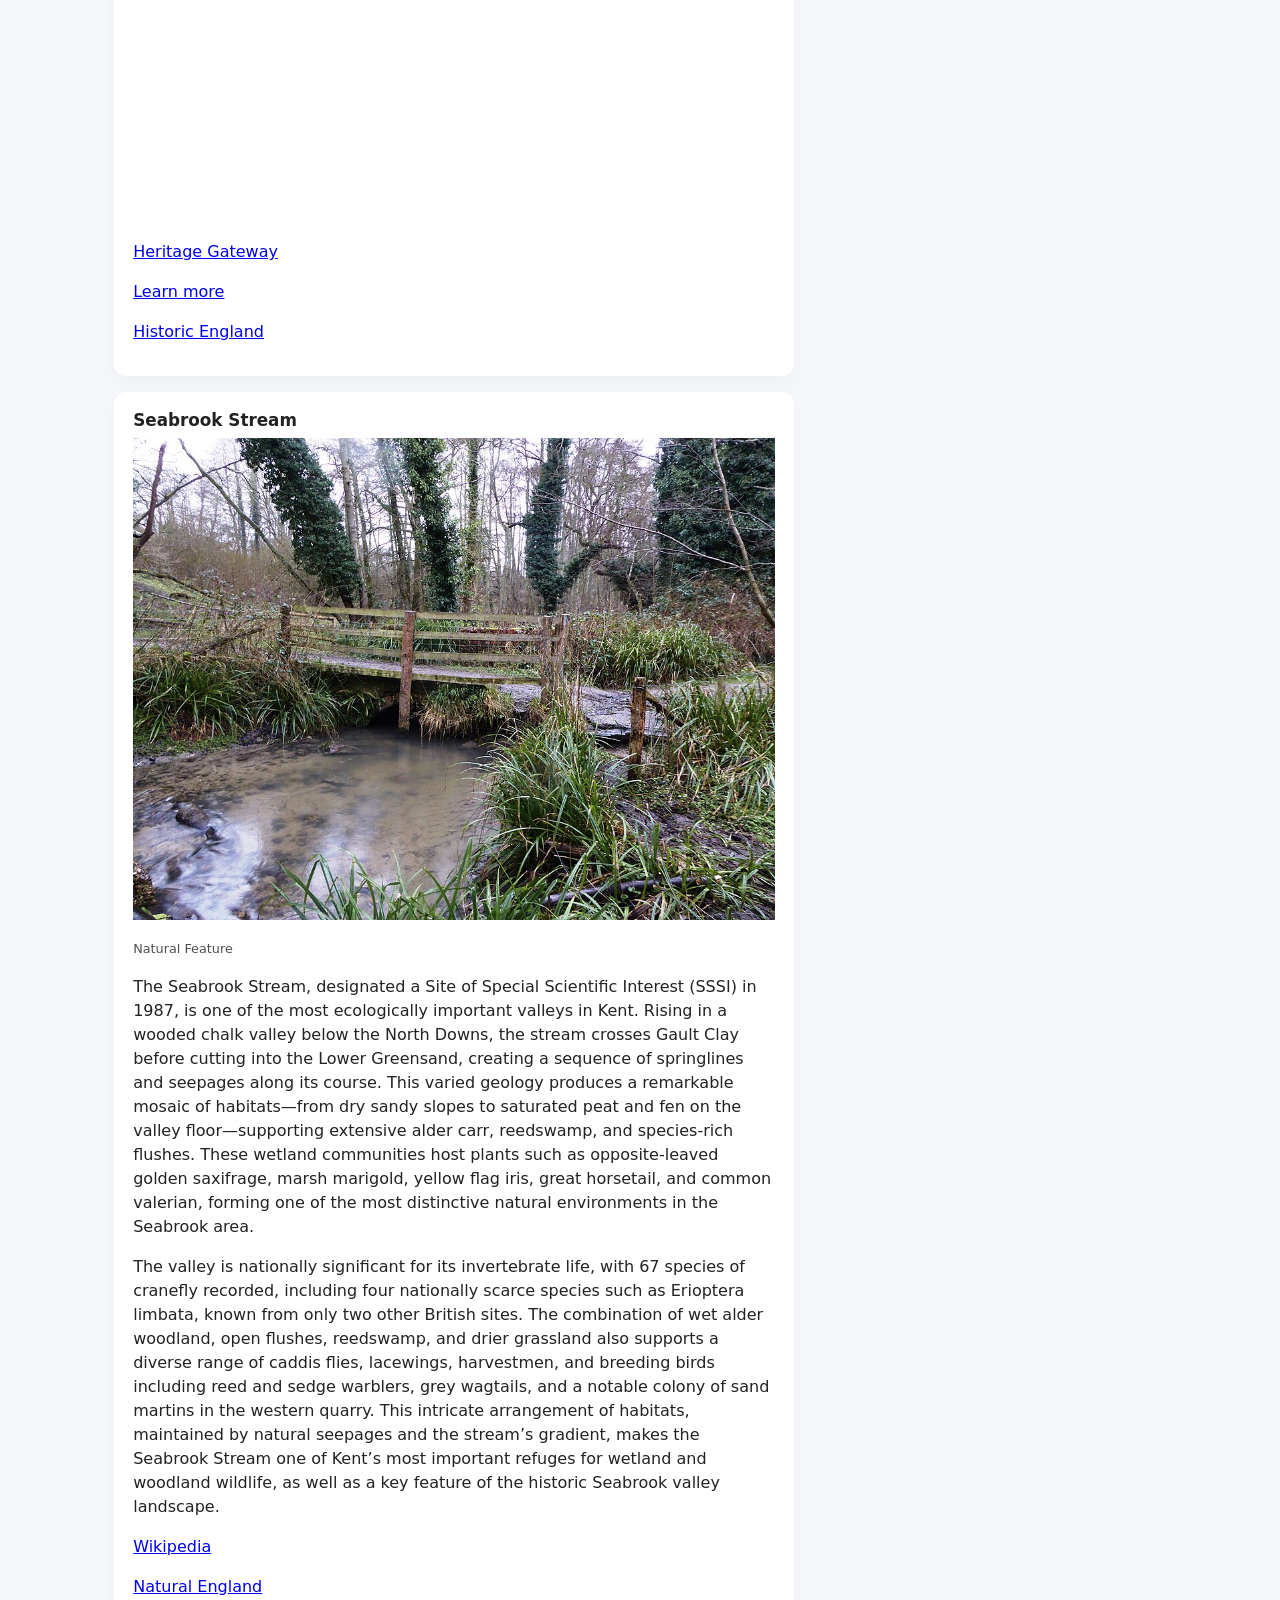
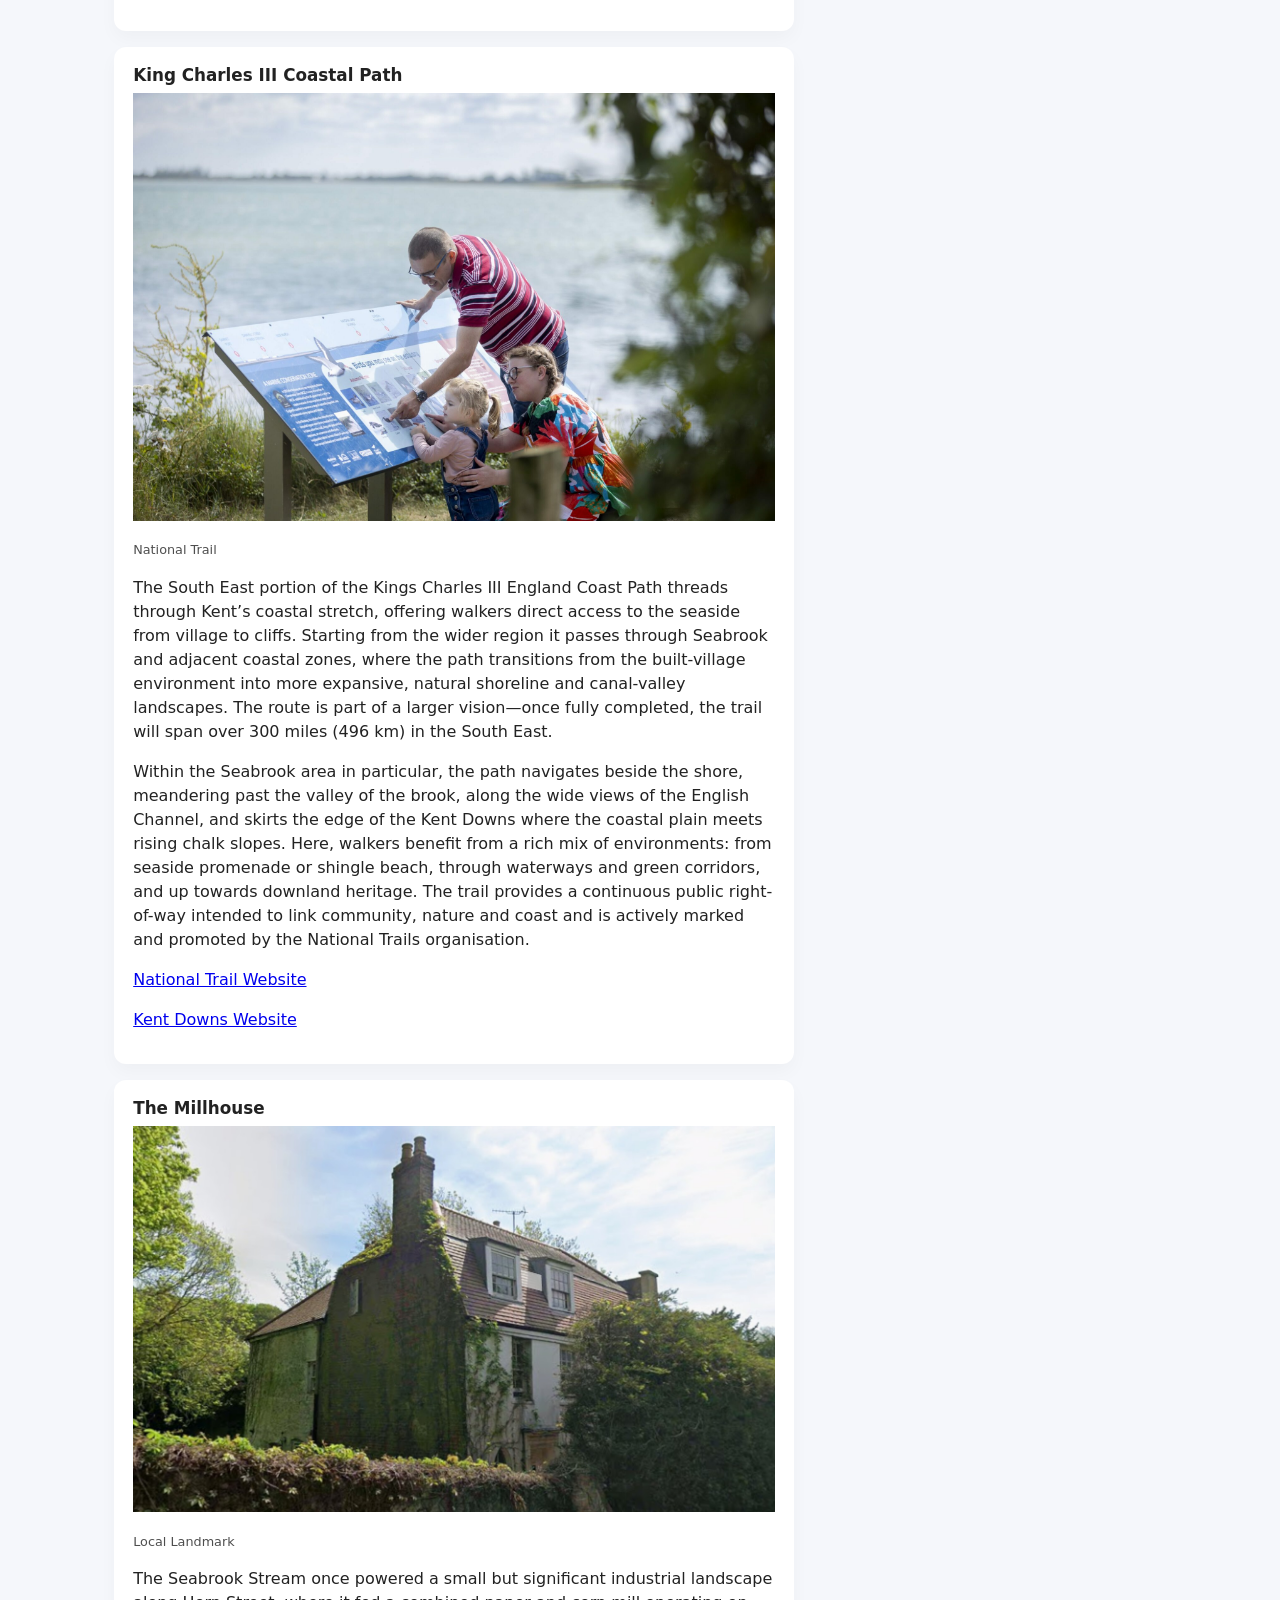
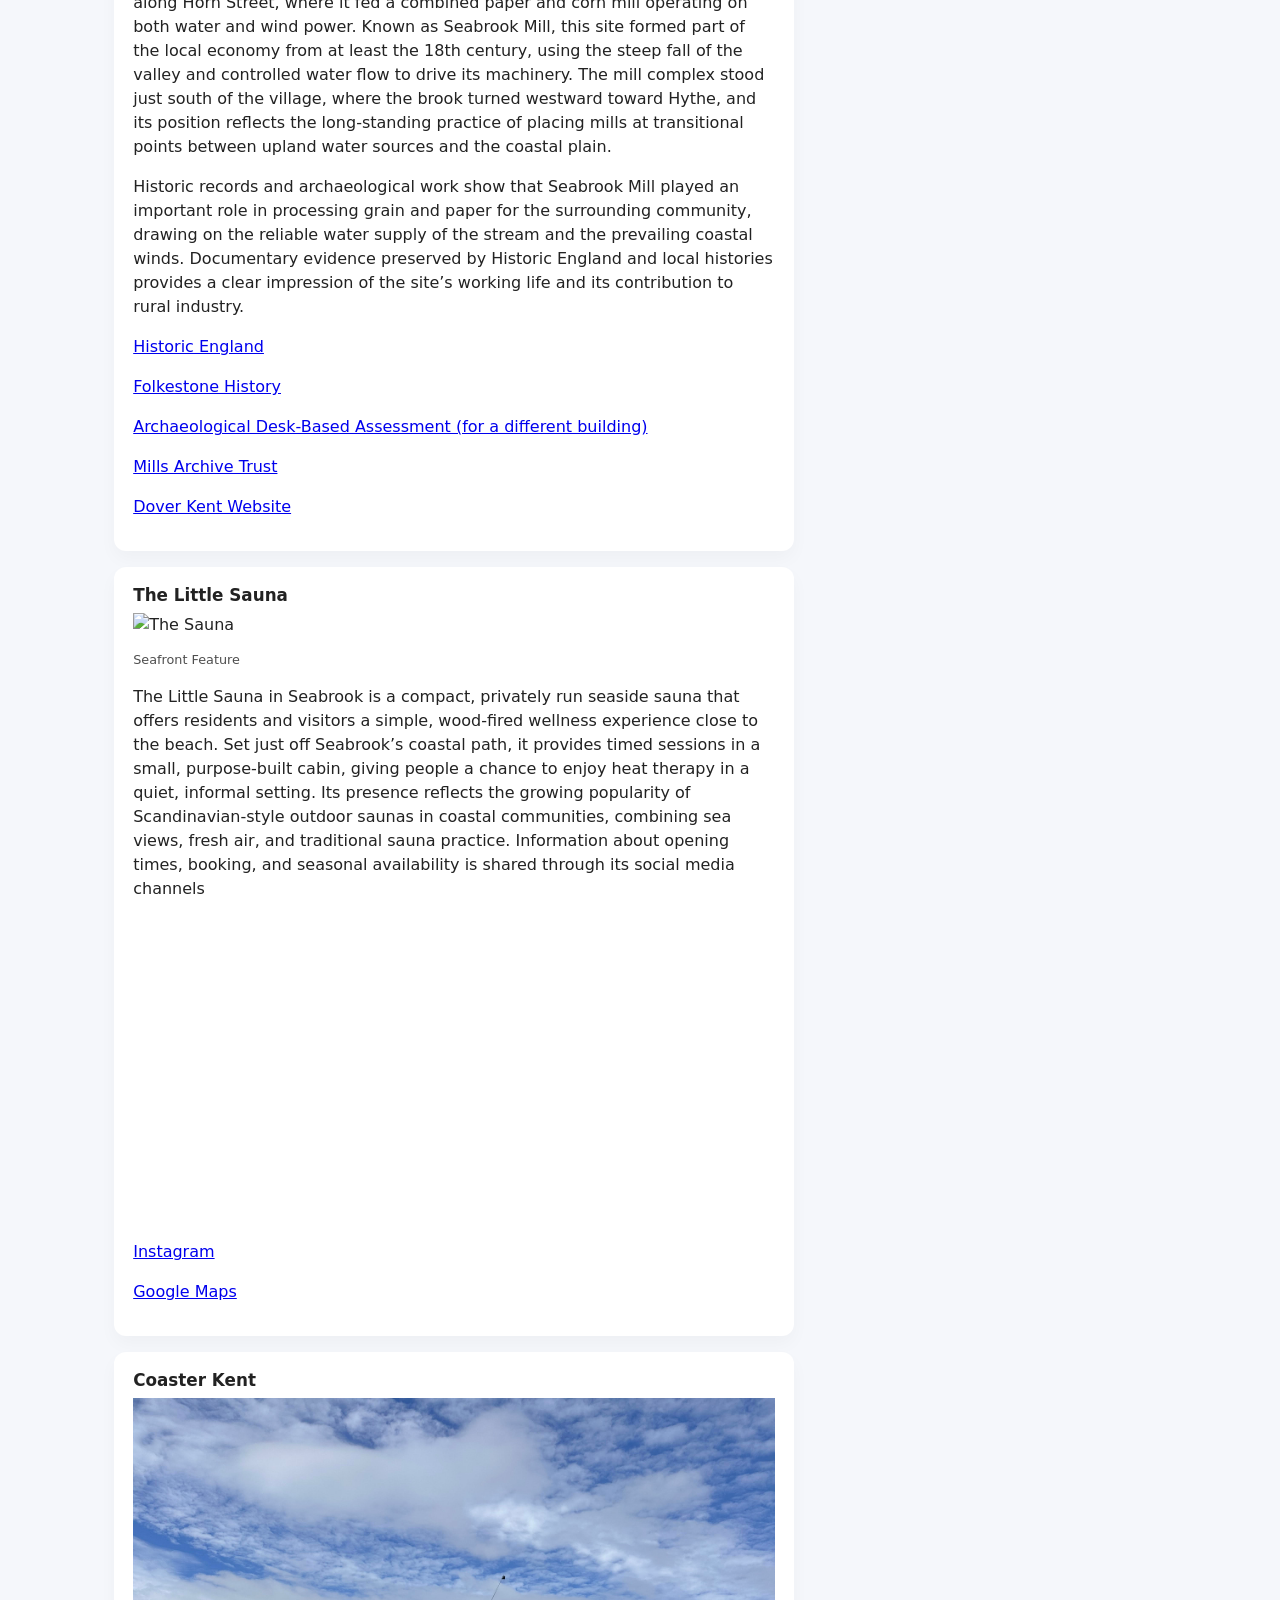
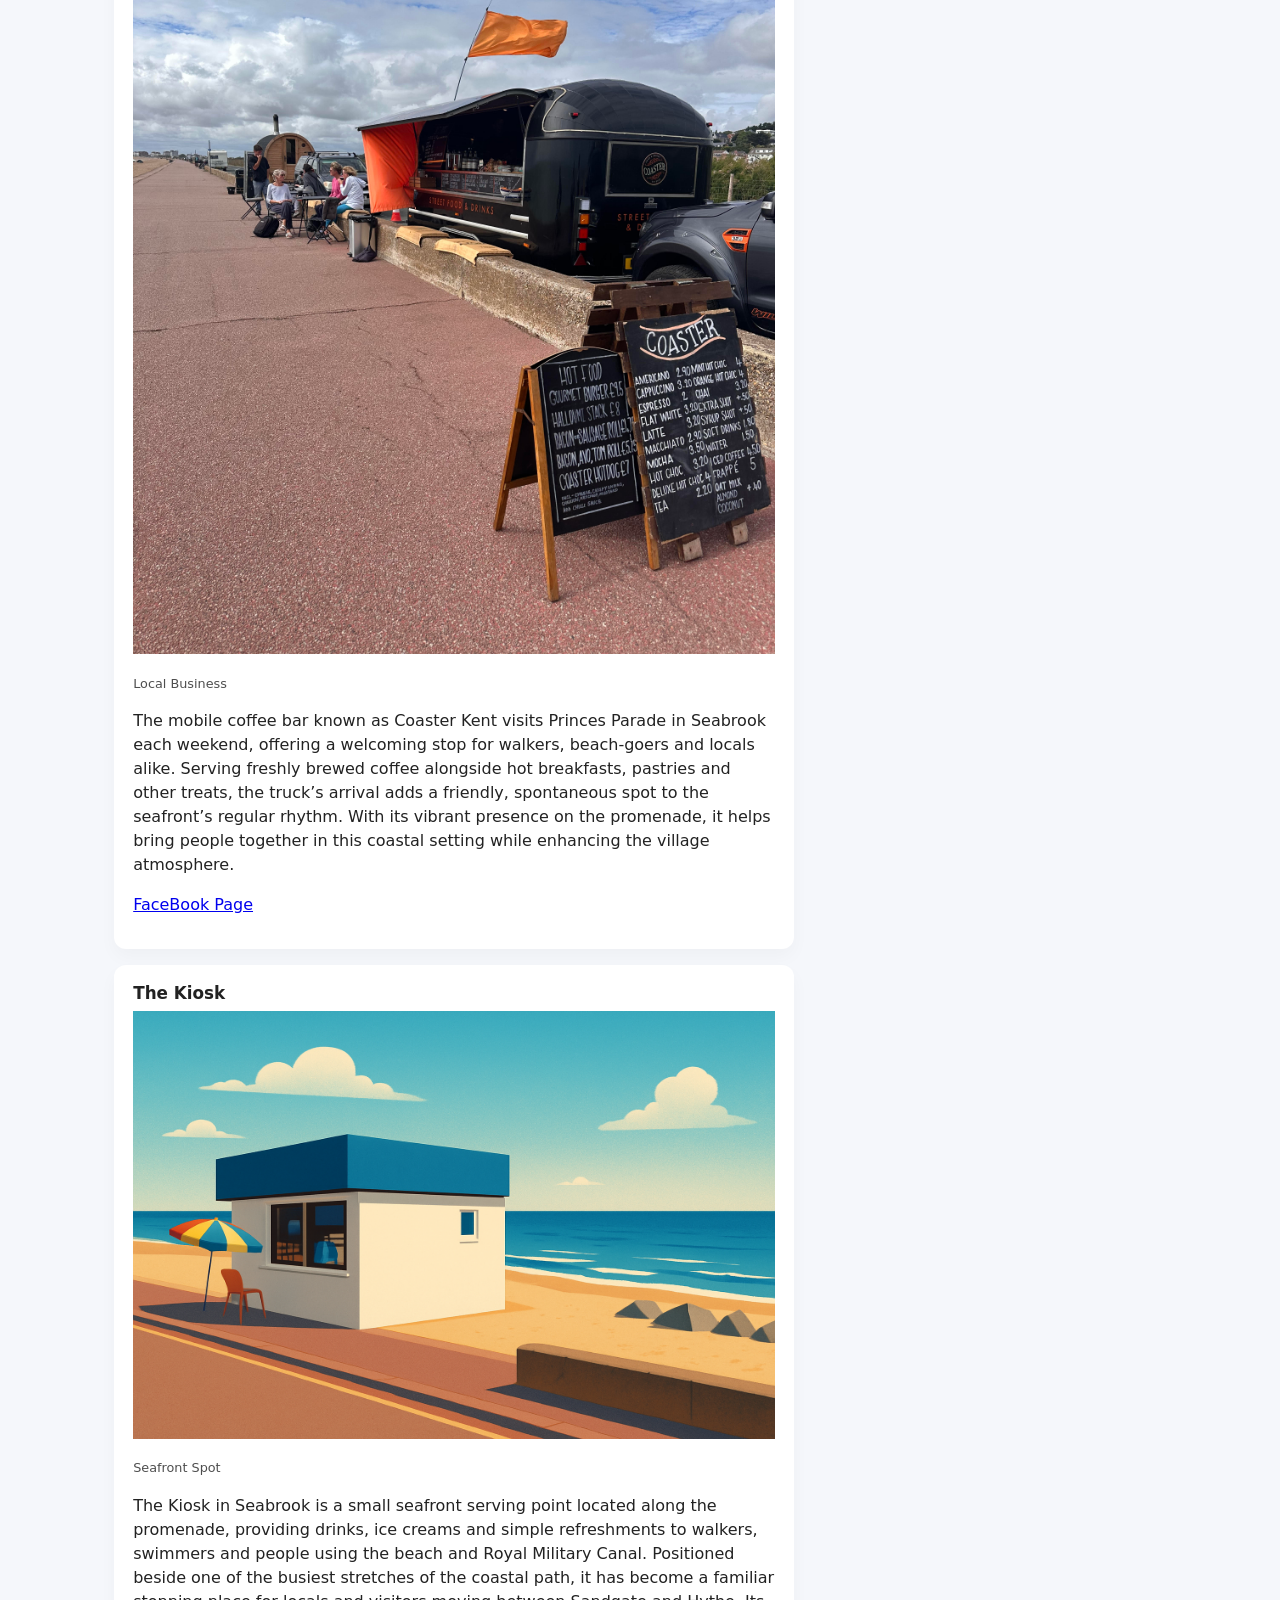
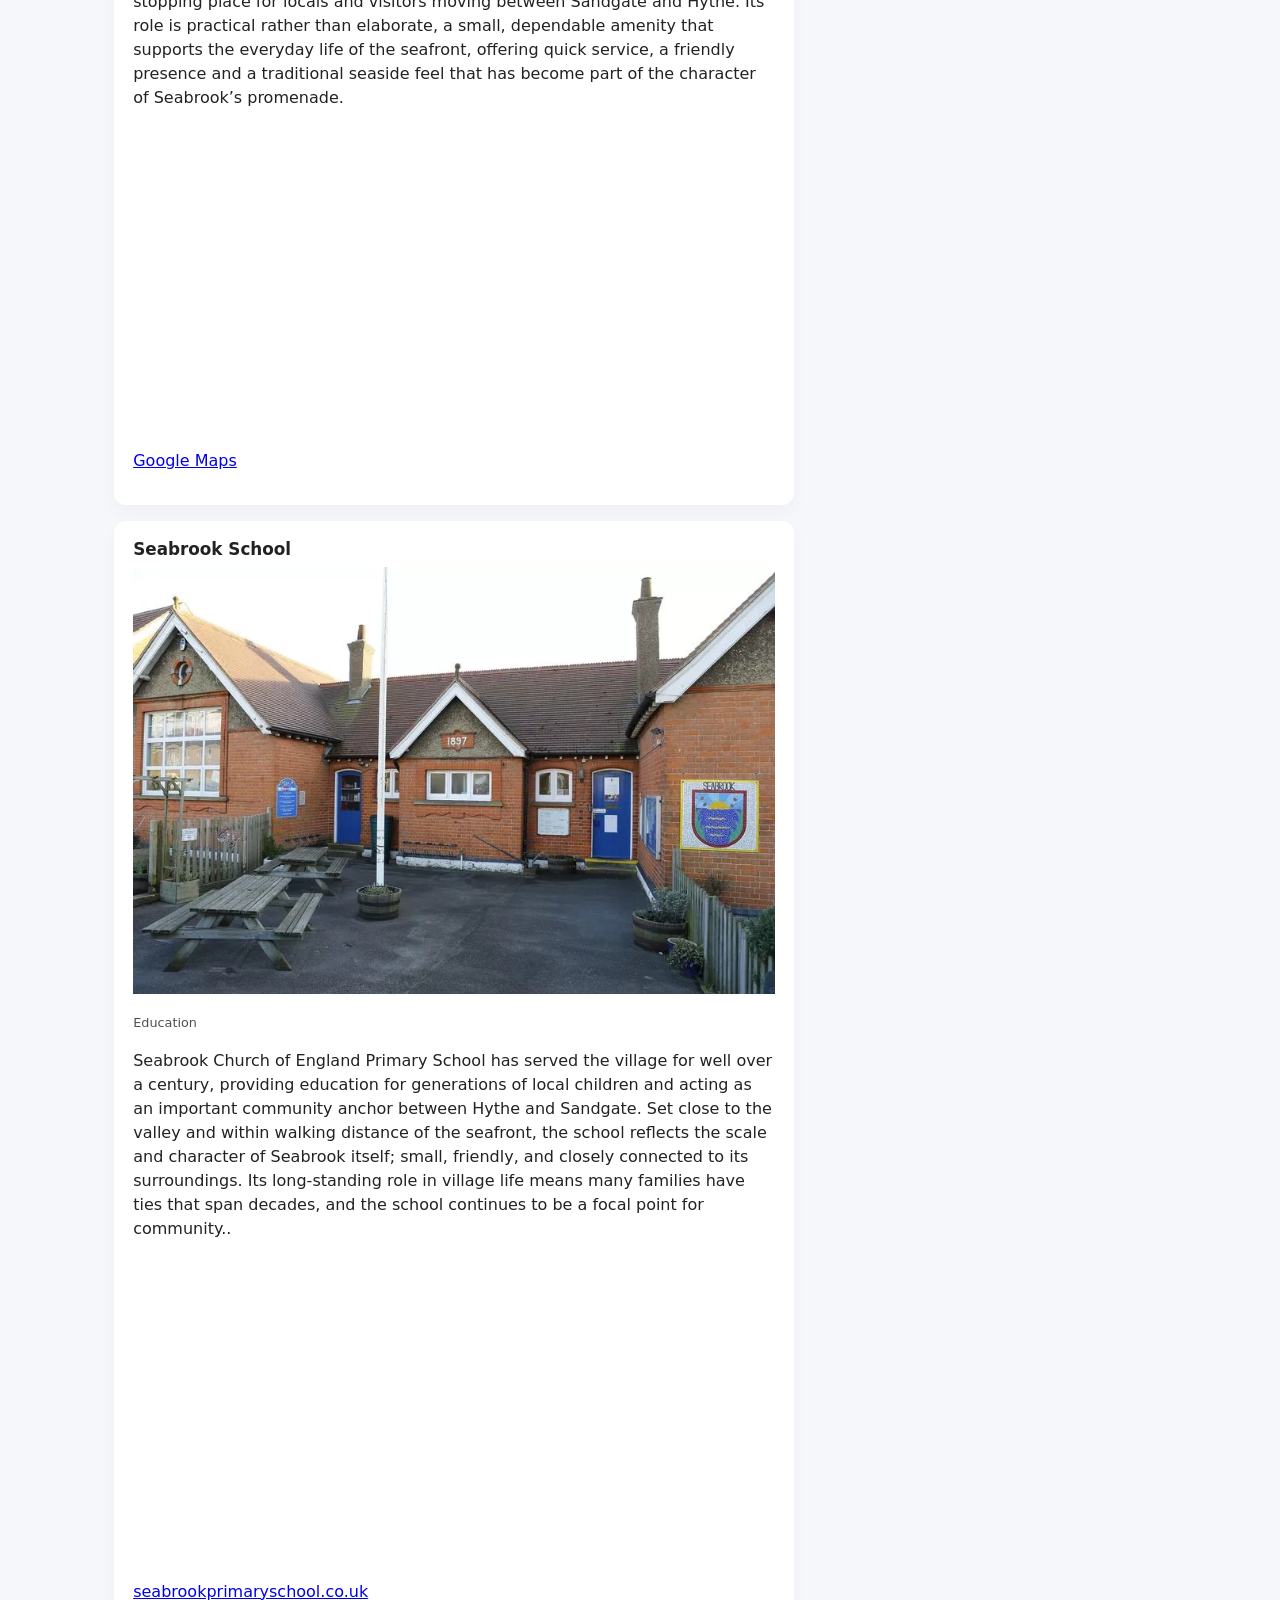
==== commit a4b75df3: "Add files via upload" ====
--- a/index.html
+++ b/index.html
@@ -4,270 +4,8 @@
   <meta charset="UTF-8" />
   <title>Seabrook Village Kent</title>
   <meta name="viewport" content="width=device-width, initial-scale=1" />
-  <style>
-    * {
-      box-sizing: border-box;
-    }
-
-    img {
-      max-width: 100%;
-    }
-
-    body {
-      margin: 0;
-      font-family: system-ui, -apple-system, BlinkMacSystemFont, "Segoe UI",
-        sans-serif;
-      line-height: 1.5;
-      background: #f5f7fb;
-      color: #222;
-    }
-
-    header {
-      background: #215273;
-      color: #fff;
-      padding: 1rem 1.5rem;
-      position: sticky;
-      top: 0;
-      z-index: 100;
-    }
-
-    .top-bar {
-      display: flex;
-      justify-content: space-between;
-      align-items: center;
-      max-width: 1100px;
-      margin: 0 auto;
-    }
-
-    .logo {
-      font-size: 1.4rem;
-      font-weight: 700;
-      letter-spacing: 0.03em;
-    }
-
-    nav a {
-      color: #fff;
-      text-decoration: none;
-      margin-left: 1rem;
-      font-size: 0.95rem;
-    }
-
-    nav a:hover {
-      text-decoration: underline;
-    }
-
-    .hero {
-        background: 
-    linear-gradient(rgba(195, 225, 255, 0.6), rgba(170, 213, 255, 0.3)),
-    url('TomStyle.png') center/cover no-repeat;
-      border-bottom: 1px solid #d4ddea;
-      padding: 2.5rem 1.5rem;
-      max-width: 100%;
-    }
-
-    .hero-inner {
-      max-width: 1100px;
-      margin: 0 auto;
-      display: grid;
-      gap: 2rem;
-    }
-
-    @media (min-width: 768px) {
-      .hero-inner {
-        grid-template-columns: 2.2fr 1.3fr;
-        align-items: center;
-      }
-    }
-
-    .hero h1 {
-      margin-top: 0;
-      font-size: 2rem;
-    }
-
-    .hero p {
-      margin: 0.8rem 0;
-      max-width: 36rem;
-    }
-
-    .hero-text {
-  background: rgba(255, 255, 255, 0.85);
-  padding: 1.2rem 1.5rem;
-  border-radius: 0.75rem;
-  backdrop-filter: blur(4px);
-}
-
-    .hero a {
-  color: #215273;
-}
-
-    .hero .buttons {
-      margin-top: 1.4rem;
-    }
-
-        .hero .buttons a {
-  color: #84ccf8;
-}
-
-    .btn {
-      display: inline-block;
-      padding: 0.6rem 1.1rem;
-      border-radius: 999px;
-      border: 1px solid transparent;
-      font-size: 0.95rem;
-      cursor: pointer;
-      text-decoration: none;
-      transition: 0.15s ease;
-    }
-
-    .btn-primary {
-      background: #215273;
-      color: #fff;
-    }
-
-    .btn-primary:hover {
-      background: #1a425c;
-    }
-
-    .btn-secondary {
-      background: #fff;
-      color: #215273;
-      border-color: #b1c3d9;
-      margin-left: 0.5rem;
-    }
-
-    .btn-secondary:hover {
-      background: #f7f9fc;
-    }
-
-    .hero-box {
-      background: #fff;
-      padding: 1rem 1.2rem;
-      border-radius: 0.75rem;
-      box-shadow: 0 8px 18px rgba(0, 0, 0, 0.04);
-      font-size: 0.9rem;
-    }
-
-    .hero-box h2 {
-      margin-top: 0;
-      font-size: 1.1rem;
-    }
-
-    main {
-      max-width: 1100px;
-      margin: 2rem auto 3rem;
-      padding: 0 1.5rem;
-      display: grid;
-      gap: 2rem;
-    }
-
-    @media (min-width: 900px) {
-      main {
-        grid-template-columns: 2fr 1fr;
-        align-items: flex-start;
-      }
-    }
-
-    section {
-      margin-bottom: 1.5rem;
-    }
-
-    h2 {
-      margin-top: 0;
-      font-size: 1.3rem;
-      border-bottom: 2px solid #d4ddea;
-      padding-bottom: 0.3rem;
-      margin-bottom: 0.8rem;
-    }
-
-    .card {
-      background: #fff;
-      border-radius: 0.75rem;
-      padding: 1rem 1.2rem;
-      box-shadow: 0 8px 18px rgba(0, 0, 0, 0.03);
-      margin-bottom: 1rem;
-    }
-
-    .card h3 {
-      margin-top: 0;
-      margin-bottom: 0.3rem;
-      font-size: 1.05rem;
-    }
-
-    .meta {
-      font-size: 0.8rem;
-      opacity: 0.8;
-      margin-bottom: 0.4rem;
-    }
-
-    .events-list,
-    .news-list {
-      list-style: none;
-      padding: 0;
-      margin: 0;
-    }
-
-    .events-list li + li,
-    .news-list li + li {
-      margin-top: 0.7rem;
-      border-top: 1px dashed #e0e5f0;
-      padding-top: 0.7rem;
-    }
-
-    .events-title {
-      font-weight: 600;
-    }
-
-    .sidebar section {
-      margin-bottom: 1.6rem;
-    }
-
-    .notice-board {
-      border-left: 4px solid #f4a11a;
-      padding-left: 0.7rem;
-    }
-
-    .notice-board ul {
-      margin: 0.4rem 0 0;
-      padding-left: 1.1rem;
-    }
-
-    .contact-list {
-      list-style: none;
-      padding: 0;
-      margin: 0;
-      font-size: 0.95rem;
-    }
-
-    .contact-list li + li {
-      margin-top: 0.45rem;
-    }
-
-    footer {
-      background: #1b2532;
-      color: #dce1eb;
-      padding: 1.2rem 1.5rem;
-      font-size: 0.85rem;
-    }
-
-    .footer-inner {
-      max-width: 1100px;
-      margin: 0 auto;
-      display: flex;
-      flex-wrap: wrap;
-      justify-content: space-between;
-      gap: 0.6rem;
-      align-items: center;
-    }
-
-    .footer-inner a {
-      color: inherit;
-      text-decoration: none;
-    }
-
-    .footer-inner a:hover {
-      text-decoration: underline;
-    }
-  </style>
+  <link rel="stylesheet" href="style.css" />
+
 </head>
 <body>
   <header>
@@ -275,10 +13,8 @@
         
       <div class="logo">Seabrook Village Kent</div>
       <nav>
-        <!-- <a href="#news">News</a>
-        <a href="#events">Events</a>
-        <a href="#amenities">Amenities</a>
-        <a href="#contact">Contact</a> -->
+        <a href="index.html">Home</a>
+        <a href="past.html">Old Photos</a>
       </nav>
     </div>
     
@@ -304,7 +40,7 @@
   <a href="https://en.wikipedia.org/wiki/Royal_Military_Canal">Royal Military Canal</a> before reaching the sea. 
   This historic waterway adds to Seabrook’s character and provides a peaceful route for walking and wildlife.
 </p>
-</p>
+
 
       <div class="buttons">
         <!-- <a href="#events" class="btn btn-primary">View upcoming events</a>
@@ -322,7 +58,7 @@
   marginheight="0" 
   marginwidth="0" 
   style="border-radius: 8px;"
-  src="https://www.openstreetmap.org/export/embed.html?bbox=1.1050%2C51.0650%2C1.1250%2C51.0800&layer=mapnik&marker=51.0702%2C1.1150">
+  src="https://www.openstreetmap.org/export/embed.html?bbox=1.1120,51.0680,1.1180,51.0730&layer=mapnik&marker=51.0702%2C1.1150">
 </iframe>
 
     </div>
@@ -342,14 +78,12 @@
 
         <div class="card">
   <h3>The Fountain</h3>
-  <img src="the-fountain.jpg" alt="The Fountain Now">
+  <img src="images/new/the-fountain.jpg" alt="The Fountain Now">
   <p class="meta">A Village Landmark</p>
   <p>
 Nestled on the junction of Seabrook Road and Horn Street and with the brook running through the property you don't get much more central than The Fountain. At the heart of our village, The Fountain (also known as the Fountain Hotel) is one of Seabrook’s most beloved landmarks. The building dates from 1888 when rebuilt by Lenny's, it is standing on the site of a much earlier inn, and today it still exudes charm with its light, airy bar, traditional décor, and welcoming atmosphere. </p>
 
 <p>Inside, you’ll find a warm and friendly pub where locals and visitors alike gather to enjoy real ales, good company, and hearty, old-fashioned pub grub using locally sourced ingredients. </p>
-  <img src="Fountain-1906-Seabrook.jpg" alt="The Fountain in 1900">
-  <p class="meta">The Fountain in 1900</p>
 
   <iframe src="https://www.google.com/maps/embed?pb=!1m18!1m12!1m3!1d886.344856946266!2d1.1196543576884852!3d51.07225456839531!2m3!1f0!2f0!3f0!3m2!1i1024!2i768!4f13.1!3m3!1m2!1s0x47dec0a0fa2a0471%3A0x845bc8ec9192560e!2sThe%20Fountain%20Inn%20Seabrook!5e0!3m2!1sen!2suk!4v1763547057080!5m2!1sen!2suk" width="400" height="300" style="border:0;" allowfullscreen="" loading="lazy" referrerpolicy="no-referrer-when-downgrade"></iframe>
 <p><a href="https://www.fountainhythe.co.uk/" class="card-link">The Fountain Website</a></p>
@@ -361,7 +95,7 @@
 
 <div class="card">
   <h3>The Seapoint Canoe Centre</h3>
-  <img src="canoe.webp" alt="Canoe Centre">
+  <img src="images/new/canoe.webp" alt="Canoe Centre">
   <p class="meta">Outdoor Activity</p>
   <p>
   Located on Princes Parade in Seabrook, Seapoint Canoe Centre has long provided kayaks, canoes and paddle-boards for hire and instruction on the adjoining Royal Military Canal and sea, making it a key entry point for watersports in the area.
@@ -376,18 +110,17 @@
 
 <div class="card">
   <h3>The Britannia</h3>
-  <img src="britannia-now.jpg" alt="The Britannia">
+  <img src="images/new/britannia-now.jpg" alt="The Britannia">
   <p class="meta">Public House</p>
   <p>
 The Britannia Inn on Horn Street has its origins in the late 18th century, when two adjoining cottages were adapted into licensed premises serving the small but growing settlement of Seabrook. Early references show the building operating as a beerhouse before becoming a fully recognised inn during the 19th century. Its position near the base of Horn Street made it a natural stopping point for labourers, travellers, and local fishermen moving between the valley, the canal, and the seafront. Over time, alterations to the façade and internal layout reflected both the changing needs of the village and the gradual shift from cottage industry to a more structured local economy.</p>
 
 <p>By the late Victorian period, the Britannia had become a well-established feature of Seabrook life, appearing in local directories and licensing records. It served not only as a drinking place but as a community point of contact in an area that otherwise had few public buildings. The inn’s long history offers a clear view into how small coastal settlements functioned before the modern era—built environment adapting slowly, buildings repurposed rather than replaced, and local inns playing a practical role in the daily rhythm of rural and maritime work..
   </p>
-    <img src="britannia-then.jpg" alt="The Britannia Inn in 1890">
 
     <iframe src="https://www.google.com/maps/embed?pb=!1m18!1m12!1m3!1d5013.294410494118!2d1.1265917845669942!3d51.07806229770132!2m3!1f0!2f0!3f0!3m2!1i1024!2i768!4f13.1!3m3!1m2!1s0x47debf5794f5c865%3A0x63f0d98148692719!2sThe%20Britannia!5e0!3m2!1sen!2suk!4v1763547087832!5m2!1sen!2suk" width="400" height="300" style="border:0;" allowfullscreen="" loading="lazy" referrerpolicy="no-referrer-when-downgrade"></iframe>
 
-  <p><a href="https://www.britanniahythe.co.uk/" class="card-link">The Britiannia Inn Website</a></p>
+  <p><a href="https://www.britanniahythe.co.uk/" class="card-link">The Britannia Inn Website</a></p>
   <p><a href="http://www.dover-kent.com/Britannia-Inn-Seabrook.html" class="card-link">Dover Kent Website</a></p>
   <p><a href="https://camra.org.uk/pubs/britannia-inn-hythe-113462"class="card-link">CAMRA</a></p>
   
@@ -396,13 +129,13 @@
 <div class="card">
   <h3>Kent Downs & Paraker Wood</h3>
   <p class="meta">Area of Outstanding Natural Beauty</p>
-    <img src="paraka.jpg" alt="Paraka Wood Kent Downs">
+    <img src="images/new/paraka.jpg" alt="Paraka Wood Kent Downs">
 
   <p>
     The Kent Downs National Landscape (formerly the Kent Downs AONB) begins its rise directly behind Seabrook, where the coastal plain gives way to the first slopes of the North Downs. In this part of the village, the boundary meets settlement at Cliff Road, Naildown Road and Spring Lane, marking the point where residential streets transition into chalk woodland, open grassland and the wider Downland ridge. The change in elevation is immediate and historically significant: this steep valley side formed a natural barrier above the Seabrook stream and shaped early land use, settlement patterns, and agricultural practices long before modern development arrived.
   </p>
   <p>From these access points, the landscape quickly shifts into characteristic Downs scenery — ancient woodland, chalk escarpments, species-rich grassland and long views over the Channel and the Seabrook valley. These slopes are among the closest parts of the Kent Downs to the sea, creating a compact but striking meeting of coastal and downland environments. For Seabrook residents, Cliff Road, Naildown Road and Spring Lane act as informal gateways into the protected landscape, offering immediate access to footpaths, wildlife habitats and the wider network of trails that connect with the North Downs Way and surrounding countryside.</p>
-    <img src="kentdowns.png" alt="Kent Downs">
+    <img src="images/new/kentdowns.png" alt="Kent Downs">
 
   <p><a href="https://kentdowns.org.uk/" class="card-link">Kent Downs Website</a></p>
   <p><a href="https://kentdowns.org.uk/activities/paraker-wood/" class="card-link">Paraker Wood Kent Downs</a></p>
@@ -415,14 +148,12 @@
 
 <div class="card">
   <h3>Royal Military Canal</h3>
-  <img src="rmc-now.jpg" alt="Royal Military Canal">
+  <img src="images/new/rmc-now.jpg" alt="Royal Military Canal">
   <p class="meta">Historic Waterway</p>
   <p>
 The Royal Military Canal begins at Seabrook, where construction first started in 1804 during the Napoleonic Wars. This western terminus marked the point where engineers began cutting the 28-mile defensive line intended to slow a potential French invasion. The canal’s alignment at Seabrook was carefully chosen: the narrow coastal plain here formed a natural choke point between the sea and the rising Downs, making it an ideal location to anchor the defensive system. Remains of the early works and documentary records show how the canal was dug in sections, with military labour and civilian contractors working side by side to shape what was then one of the largest engineering projects in Britain.
 </p><p>
-Today the Seabrook end of the canal still shows its original profile—a broad waterway with a military towpath and raised bank, built to hold troops, control movement, and provide lines of fire. While the defensive purpose has long passed, this stretch retains its historic character and offers one of the clearest views of how the canal was intended to function. </p>
-
-    <img src="rmc-then.jpg" alt="The canal in 1929">
+Today the Seabrook end of the canal still shows its original profile—a broad waterway with a military towpath and raised bank, built to hold troops, control movement, and provide lines of fire. While the defensive purpose has long passed, this stretch retains its historic character and offers one of the clearest views of how the canal was intended to function. </p
 
   <p><a href="https://explorekent.org/activities/royal-military-canal/" class="card-link">Explore Kent Website</a></p>
     <p><a href="https://historicengland.org.uk/listing/the-list/list-entry/1003260" class="card-link">Historic England</a></p>
@@ -431,7 +162,7 @@
 
 <div class="card">
   <h3>The Martello Tower</h3>
-  <img src="martelo2.jpg" alt="Martello Tower">
+  <img src="images/new/martelo2.jpg" alt="Martello Tower">
   <p class="meta">Napoleonic Defence</p>
   <p>
 The Martello Tower at Seabrook is part of the early 19th-century chain of small circular forts built along the south-east coast during the Napoleonic Wars. Designed to withstand artillery fire and to operate with a small garrison, these towers formed a defensive line intended to slow or deter any attempted French landing between Folkestone and Rye. The Seabrook tower sits on the lower slopes of the valley close to the start of the Royal Military Canal, reflecting the strategic pairing of elevated lookout points with the inland waterway as part of a coordinated defence system. Its thick brick walls, elevated entry, and rooftop gun platform follow the typical design features seen across the surviving towers.
@@ -445,7 +176,7 @@
 
 <div class="card">
   <h3>Seabrook Stream</h3>
-  <img src="stream.jpg" alt="The Seabrook Stream">
+  <img src="images/new/stream.jpg" alt="The Seabrook Stream">
   <p class="meta">Natural Feature</p>
   <p>
 The Seabrook Stream, designated a Site of Special Scientific Interest (SSSI) in 1987, is one of the most ecologically important valleys in Kent. Rising in a wooded chalk valley below the North Downs, the stream crosses Gault Clay before cutting into the Lower Greensand, creating a sequence of springlines and seepages along its course. This varied geology produces a remarkable mosaic of habitats—from dry sandy slopes to saturated peat and fen on the valley floor—supporting extensive alder carr, reedswamp, and species-rich flushes. These wetland communities host plants such as opposite-leaved golden saxifrage, marsh marigold, yellow flag iris, great horsetail, and common valerian, forming one of the most distinctive natural environments in the Seabrook area.
@@ -460,7 +191,7 @@
 
 <div class="card">
   <h3>King Charles III Coastal Path</h3>
-  <img src="king.jpg" alt="King Charles III Coastal Path">
+  <img src="images/new/king.jpg" alt="King Charles III Coastal Path">
   <p class="meta">National Trail</p>
   <p>
     The South East portion of the Kings Charles III England Coast Path threads through Kent’s coastal stretch, offering walkers direct access to the seaside from village to cliffs. Starting from the wider region it passes through Seabrook and adjacent coastal zones, where the path transitions from the built-village environment into more expansive, natural shoreline and canal-valley landscapes. The route is part of a larger vision—once fully completed, the trail will span over 300 miles (496 km) in the South East.
@@ -473,13 +204,12 @@
 
 <div class="card">
   <h3>The Millhouse</h3>
-  <img src="mill-now.jpg" alt="The Millhouse">
+  <img src="images/new/mill-now.jpg" alt="The Millhouse">
   <p class="meta">Local Landmark</p>
   <p>
 The Seabrook Stream once powered a small but significant industrial landscape along Horn Street, where it fed a combined paper and corn mill operating on both water and wind power. Known as Seabrook Mill, this site formed part of the local economy from at least the 18th century, using the steep fall of the valley and controlled water flow to drive its machinery. The mill complex stood just south of the village, where the brook turned westward toward Hythe, and its position reflects the long-standing practice of placing mills at transitional points between upland water sources and the coastal plain.
   </p>
   <p>Historic records and archaeological work show that Seabrook Mill played an important role in processing grain and paper for the surrounding community, drawing on the reliable water supply of the stream and the prevailing coastal winds. Documentary evidence preserved by Historic England and local histories provides a clear impression of the site’s working life and its contribution to rural industry.</p>
-    <img src="mill.jpg" alt="The Millhouse">
 
   <p><a href="https://historicengland.org.uk/listing/the-list/list-entry/1068956" class="card-link">Historic England</a></p>
   <p><a href="https://www.folkestonehistory.org/index.php?page=seabrook" class="card-link">Folkestone History</a></p>
@@ -491,18 +221,18 @@
 
 <div class="card">
   <h3>The Little Sauna</h3>
-  <img src="sauna.webp" alt="The Sauna">
+  <img src="images/now/sauna.webp" alt="The Sauna">
   <p class="meta">Seafront Feature</p>
   <p>The Little Sauna in Seabrook is a compact, privately run seaside sauna that offers residents and visitors a simple, wood-fired wellness experience close to the beach. Set just off Seabrook’s coastal path, it provides timed sessions in a small, purpose-built cabin, giving people a chance to enjoy heat therapy in a quiet, informal setting. Its presence reflects the growing popularity of Scandinavian-style outdoor saunas in coastal communities, combining sea views, fresh air, and traditional sauna practice. Information about opening times, booking, and seasonal availability is shared through its social media channels
   </p>
   <iframe src="https://www.google.com/maps/embed?pb=!1m18!1m12!1m3!1d886.3618841573501!2d1.118387423422247!3d51.07136554084137!2m3!1f0!2f0!3f0!3m2!1i1024!2i768!4f13.1!3m3!1m2!1s0x47dec1425ccc4843%3A0xf86cef67c43f9734!2sThe%20Little%20Sauna!5e0!3m2!1sen!2suk!4v1763547030518!5m2!1sen!2suk" width="400" height="300" style="border:0;" allowfullscreen="" loading="lazy" referrerpolicy="no-referrer-when-downgrade"></iframe>
-  <p><a href="https://www.instagram.com/the_little_sauna/" class="card-link">Instgram</a></p>
+  <p><a href="https://www.instagram.com/the_little_sauna/" class="card-link">Instagram</a></p>
   <p><a href="https://share.google/JIlC21BcsBZK1v0jJ" class="card-link">Google Maps</a></p>
 </div>
 
 <div class="card">
   <h3>Coaster Kent</h3>
-  <img src="coaster.jpg" alt="The Coffee Shop">
+  <img src="images/new/coaster.jpg" alt="The Coffee Shop">
   <p class="meta">Local Business</p>
   <p>The mobile coffee bar known as Coaster Kent visits Princes Parade in Seabrook each weekend, offering a welcoming stop for walkers, beach-goers and locals alike. Serving freshly brewed coffee alongside hot breakfasts, pastries and other treats, the truck’s arrival adds a friendly, spontaneous spot to the seafront’s regular rhythm. With its vibrant presence on the promenade, it helps bring people together in this coastal setting while enhancing the village atmosphere.
   </p>
@@ -512,7 +242,7 @@
 
 <div class="card">
   <h3>The Kiosk</h3>
-  <img src="kiosk.png" alt="Seabrook Kiosk">
+  <img src="images/new/kiosk.png" alt="Seabrook Kiosk">
   <p class="meta">Seafront Spot</p>
   <p>
 The Kiosk in Seabrook is a small seafront serving point located along the promenade, providing drinks, ice creams and simple refreshments to walkers, swimmers and people using the beach and Royal Military Canal. Positioned beside one of the busiest stretches of the coastal path, it has become a familiar stopping place for locals and visitors moving between Sandgate and Hythe. Its role is practical rather than elaborate, a small, dependable amenity that supports the everyday life of the seafront, offering quick service, a friendly presence and a traditional seaside feel that has become part of the character of Seabrook’s promenade.
@@ -524,7 +254,7 @@
 
 <div class="card">
   <h3>Seabrook School</h3>
-  <img src="primary.webp" alt="Seabrook School">
+  <img src="images/new/primary.webp" alt="Seabrook School">
   <p class="meta">Education</p>
   <p>
 Seabrook Church of England Primary School has served the village for well over a century, providing education for generations of local children and acting as an important community anchor between Hythe and Sandgate. Set close to the valley and within walking distance of the seafront, the school reflects the scale and character of Seabrook itself; small, friendly, and closely connected to its surroundings. Its long-standing role in village life means many families have ties that span decades, and the school continues to be a focal point for community..
@@ -536,8 +266,8 @@
 
 <div class="card">
   <h3>Best Tyme</h3>
-  <img src="best.webp" alt="Princess Parade">
-  <p class="meta">Seafront Resturant</p>
+  <img src="images/new/best.webp" alt="Princess Parade">
+  <p class="meta">Seafront Restaurant</p>
   <p>
     The Best Thyme Café and Restaurant in Seabrook offers seafront casual dining, with a menu inspired by the exquisite cuisine of Lebanon and the Middle East. With food designed to be shared and savoured all while taking in the stunning seafront scenery.
   </p>
@@ -545,10 +275,9 @@
   <p><a href="https://bestthymecafe.com/about/" class="card-link">Best Tyme</a></p>
 </div>
 
-
 <div class="card">
   <h3>The Honest Bakehouse</h3>
-  <img src="bake.jpg" alt="Seabrook Park">
+  <img src="images/new/bake.jpg" alt="Seabrook Park">
   <p class="meta">Bakery</p>
   <p>
    The Honesty Bakehouse is a small, home-based bakery in Hythe and Seabrook known for its honesty box filled with sweet treats such as sponges, blondies, brownies, millionaire slices and seasonal bakes. Open Wednesday to Sunday, it offers a simple “take what you like, pay what you can” approach that has quickly become a local favourite. The baker also creates cakes and bakes to order, with prices and commissions arranged via direct message. Fully insured, allergen trained and holding Food Hygiene Level 2 certification, The Honesty Bakehouse has built a reputation for quality, trust and a touch of warmth summed up by its motto: “Restoring Faith, One Bite at a Time.”
@@ -557,566 +286,30 @@
   <p><a href="https://www.facebook.com/p/The-Honesty-Bakehouse-61576891363413/" class="card-link">FaceBook Page</a></p>
 </div>
 
-
-
-
-
-<!--
-<div class="card">
-  <h3>Seabrook Park</h3>
-  <img src="https://via.placeholder.com/400x250?text=Image+Coming+Soon" alt="Seabrook Park">
-  <p class="meta">Recreation Area</p>
-  <p>
-    Seabrook Park provides a welcome green space for families, dog walkers, and local gatherings. Nestled between the village and the
-    canal, it offers an easy escape into nature without leaving the neighbourhood.
-  </p>
-  <p><a href="https://share.google/onZJZa8VOTgU7EeBr" class="card-link">Learn more</a></p>
-</div>
-
-
-Shorncliffe Battery wall
-https://historicengland.org.uk/listing/the-list/list-entry/1005117
-
-https://swatarchaeology.co.uk/pdf/2021/19-128%20210816%209%20Seabrook%20Hythe%20KCC%20Archaeological%20Watching%20Brief%20report.pdf
-https://www.folkestonehistory.org/index.php?page=seabrook 
-https://magic.defra.gov.uk/MagicMap.html
-https://historicengland.org.uk/listing/the-list/list-entry/1393476
-https://magic.defra.gov.uk/MagicMap.html
-https://www.folkestone-hythe.gov.uk/downloads/file/2514/hythe-conservation-area-appraisal-8-may-2008
-https://bid.gorringes.co.uk/past-auctions/srgo10458/lot-details/d11ecb66-b4e4-4da1-a92b-b28b00a908b7
-https://www.maryevans.com/contributors/fri/sandgate-seabrook-stills-1899-45646736.html
-https://www.prints-online.com/new-images-july-2023/princes-parade-east-seabrook-kent-32345812.html?srsltid=AfmBOoqWG2njGRk47DR0UXeH2QI9WNpPXtGNhM2O4GLku_rwjUS5U3es
-
-
-<div class="card">
-  <h3>Princess Parade</h3>
-  <img src="https://via.placeholder.com/400x250?text=Image+Coming+Soon" alt="Princess Parade">
-  <p class="meta">Seafront Promenade</p>
-  <p>
-    Stretching between Seabrook and Sandgate, Princess Parade offers one of the most scenic and enjoyable walks along the shoreline.
-    Loved for its open views and breezy character, it remains a favourite place for both residents and visitors.
-  </p>
-  <p><a href="#" class="card-link">Learn more</a></p>
-</div>
-
-<div class="card">
-  <h3>The Beach</h3>
-  <img src="https://via.placeholder.com/400x250?text=Image+Coming+Soon" alt="Seabrook Beach">
-  <p class="meta">Coastline</p>
-  <p>
-    Seabrook’s beach is a peaceful stretch of shingle and sand, offering wide sea views and a calming atmosphere. Popular with families,
-    walkers, swimmers, and dog owners, it is one of the village’s best-loved natural spaces.
-  </p>
-  <p><a href="#" class="card-link">Learn more</a></p>
-</div>
-
-<div class="card">
-  <h3>Battery Point</h3>
-  <img src="https://via.placeholder.com/400x250?text=Image+Coming+Soon" alt="Battery Point">
-  <p class="meta">Coastal Feature</p>
-  <p>
-    Battery Point is an important landmark along the Seabrook coastline, once linked to military defence and lookout duties. Today it
-    offers panoramic sea views and a sense of connection to the area’s protective past.
-  </p>
-  <p><a href="#" class="card-link">Learn more</a></p>
-</div>
-
-<div class="card">
-  <h3>The Old Boathouse</h3>
-  <img src="https://via.placeholder.com/400x250?text=Image+Coming+Soon" alt="The Old Boathouse">
-  <p class="meta">Historic Seabrook</p>
-  <p>
-    The Old Boathouse has long been part of Seabrook’s coastal character, recalling a time when small craft were drawn up along the shore.
-    Though its role has changed over the years, it remains a quiet reminder of the village’s close connection to the sea and the people
-    who worked on the water.
-  </p>
-  <p><a href="#" class="card-link">Learn more</a></p>
-</div>
-
-<div class="card">
-  <h3>J. Arthur Rank Gong Man</h3>
-  <img src="https://via.placeholder.com/400x250?text=Image+Coming+Soon" alt="Gong Man">
-  <p class="meta">Cultural Connection</p>
-  <p>
-    The famous “Gong Man” of the Rank Organisation has a surprising local connection, fondly recalled by many residents. Although not
-    unique to Seabrook, stories of its filming and the people associated with it bring a touch of cinematic nostalgia to the area.
-  </p>
-  <p><a href="#" class="card-link">Learn more</a></p>
-</div>
-
-<div class="card">
-  <h3>Horn Street Well</h3>
-  <img src="https://via.placeholder.com/400x250?text=Image+Coming+Soon" alt="Horn Street Well">
-  <p class="meta">Local Heritage</p>
-  <p>
-    The well on Horn Street is part of the village’s older landscape, once serving as a valuable source of fresh water for households
-    and travellers. It stands as a quiet historical marker of how rural life unfolded before modern utilities reached the area.
-  </p>
-  <p><a href="#" class="card-link">Learn more</a></p>
-</div>
-
-<div class="card">
-  <h3>Horn Street Old Bakery</h3>
-  <img src="https://via.placeholder.com/400x250?text=Image+Coming+Soon" alt="Horn Street Old Bakery">
-  <p class="meta">Village Trades</p>
-  <p>
-    The old bakery on Horn Street reflects a time when Seabrook supported a thriving range of independent local trades. Bakers’
-    shops were the heart of neighbourhood life, and this one is remembered for the warmth, smells, and daily routine it brought to
-    the community.
-  </p>
-  <p><a href="#" class="card-link">Learn more</a></p>
-</div>
-
-<div class="card">
-  <h3>Sir Edward Watkin</h3>
-  <img src="https://via.placeholder.com/400x250?text=Image+Coming+Soon" alt="Sir Edward Watkin">
-  <p class="meta">Historic Figure</p>
-  <p>
-    Sir Edward Watkin was a major Victorian railway visionary whose influence extended across Kent and beyond. Though not specific
-    to Seabrook alone, his transport ambitions shaped this stretch of coastline and helped define the growth of local travel routes.
-  </p>
-  <p><a href="#" class="card-link">Learn more</a></p>
-</div>
-
-<div class="card">
-  <h3>The Tramway</h3>
-  <img src="https://via.placeholder.com/400x250?text=Image+Coming+Soon" alt="The Tramway">
-  <p class="meta">Historic Transport</p>
-  <p>
-    The old tramway once linked coastal communities and brought visitors along this stretch of Kent’s shoreline. Though long gone,
-    its route remains part of local memory and adds depth to the area’s long history of seaside travel and tourism.
-  </p>
-  <p><a href="#" class="card-link">Learn more</a></p>
-</div>
-
-<div class="card">
-  <h3>The Train Line</h3>
-  <img src="https://via.placeholder.com/400x250?text=Image+Coming+Soon" alt="The Train Line">
-  <p class="meta">Railway Heritage</p>
-  <p>
-    The former train line through this part of the coast played an important role in shaping movement between Folkestone, Hythe, and Seabrook.
-    While the tracks no longer run, the route influenced the village layout and remains a point of interest.
-  </p>
-  <p><a href="#" class="card-link">Learn more</a></p>
-</div>
-
-<div class="card">
-  <h3>Seabrook Train Station (Sandgate)</h3>
-  <img src="https://via.placeholder.com/400x250?text=Image+Coming+Soon" alt="Seabrook Train Station">
-  <p class="meta">Transport History</p>
-  <p>
-    The old Sandgate station, serving Seabrook and the surrounding area, was part of the short-lived branch line that once connected
-    the coast with the wider rail network. Its brief life reflects the ambitious railway plans of the era and the changing patterns of
-    travel along the Kent coastline.
-  </p>
-  <p><a href="#" class="card-link">Learn more</a></p>
-</div>
-
-<div class="card">
-  <h3>Shorncliffe and Sandgate</h3>
-  <img src="https://via.placeholder.com/400x250?text=Image+Coming+Soon" alt="Shorncliffe and Sandgate">
-  <p class="meta">Neighbouring Areas</p>
-  <p>
-    The neighbouring communities of Shorncliffe and Sandgate share close historical and social ties with Seabrook. Each area has its
-    own distinct character, yet together they form a connected stretch of coastal life rich with stories, military history, and seaside charm.
-  </p>
-  <p><a href="#" class="card-link">Learn more</a></p>
-</div>
-
-<div class="card">
-  <h3>The Esplanade</h3>
-  <img src="https://via.placeholder.com/400x250?text=Image+Coming+Soon" alt="The Esplanade">
-  <p class="meta">Seafront Walk</p>
-  <p>
-    The Esplanade offers one of the most beautiful walks in the area, stretching along the shoreline between Seabrook and Sandgate.
-    With wide sea views, fresh coastal air, and a relaxed pace, it remains a favourite route for residents and visitors alike.
-  </p>
-  <p><a href="#" class="card-link">Learn more</a></p>
-</div>
-
-<div class="card">
-  <h3>The Watch House</h3>
-  <img src="https://via.placeholder.com/400x250?text=Image+Coming+Soon" alt="The Watch House">
-  <p class="meta">Coastal Heritage</p>
-  <p>
-    The Watch House stands as a reminder of Seabrook’s maritime past, when lookout points were essential for observing shipping and
-    watching the waters for danger. These small stations contributed to both safety and local lore along the coast.
-  </p>
-  <p><a href="#" class="card-link">Learn more</a></p>
-</div>
-
-<div class="card">
-  <h3>The Seabrook Gasworks</h3>
-  <img src="https://via.placeholder.com/400x250?text=Image+Coming+Soon" alt="Seabrook Gasworks">
-  <p class="meta">Industrial History</p>
-  <p>
-    The Seabrook Gasworks once produced the fuel that illuminated the village and surrounding area. Although the site is long gone, it
-    marks an important chapter in the region’s transition from traditional rural life to modern utilities and infrastructure.
-  </p>
-  <p><a href="#" class="card-link">Learn more</a></p>
-</div>
-
-<div class="card">
-  <h3>The Seabrook Police Station</h3>
-  <img src="https://via.placeholder.com/400x250?text=Image+Coming+Soon" alt="Seabrook Police Station">
-  <p class="meta">Local Services</p>
-  <p>
-    The former police station served as a local point of safety, guidance, and community presence. It reflects a time when essential
-    services operated much closer to home and were deeply woven into the daily lives of villagers.
-  </p>
-  <p><a href="#" class="card-link">Learn more</a></p>
-</div>
-
-<div class="card">
-  <h3>Nanna Fanny’s Fat Salt Beef</h3>
-  <img src="https://via.placeholder.com/400x250?text=Image+Coming+Soon" alt="Nanna Fanny’s Fat Salt Beef">
-  <p class="meta">Village Memory</p>
-  <p>
-    Fondly remembered by locals, Nanna Fanny’s offered hearty salt beef and warm, homely food. More than just a place to eat, it became
-    a small but cherished part of Seabrook’s collective memory and community identity.
-  </p>
-  <p><a href="#" class="card-link">Learn more</a></p>
-</div>
-
-<div class="card">
-  <h3>Imperial (Seabrook) Hotel</h3>
-  <img src="https://via.placeholder.com/400x250?text=Image+Coming+Soon" alt="Imperial Hotel Seabrook">
-  <p class="meta">Historic Hotel</p>
-  <p>
-    The Imperial Hotel once stood proudly on Seabrook’s coastline, welcoming guests during the golden age of British seaside holidays.
-    Though its role has changed, its memory contributes to the rich narrative of tourism along this part of Kent.
-  </p>
-  <p><a href="#" class="card-link">Learn more</a></p>
-</div>
-
-<div class="card">
-  <h3>Seabrook Road</h3>
-  <img src="https://via.placeholder.com/400x250?text=Image+Coming+Soon" alt="Seabrook Road">
-  <p class="meta">Main Route</p>
-  <p>
-    Seabrook Road is the main artery running between Hythe and Sandgate, carrying the natural flow of life through the village. Its
-    buildings and layout reflect decades of gentle growth and the changing needs of the community over time.
-  </p>
-  <p><a href="#" class="card-link">Learn more</a></p>
-</div>
-
-<div class="card">
-  <h3>Horn Street</h3>
-  <img src="https://via.placeholder.com/400x250?text=Image+Coming+Soon" alt="Horn Street Seabrook">
-  <p class="meta">Historic Lane</p>
-  <p>
-    Horn Street is one of Seabrook’s oldest thoroughfares, known for its steep banks, valley views, and close relationship with the
-    brook that runs through the village. Its historic charm continues to shape the character of the area today.
-  </p>
-  <p><a href="#" class="card-link">Learn more</a></p>
-</div>
-
-<div class="card">
-  <h3>Lord Radnor</h3>
-  <img src="https://via.placeholder.com/400x250?text=Image+Coming+Soon" alt="Lord Radnor">
-  <p class="meta">Local Influence</p>
-  <p>
-    The Earls of Radnor had a significant influence on land use and development across the Folkestone and Hythe district, including
-    parts of Seabrook. Their decisions helped shape the layout, amenities, and opportunities found along the coast.
-  </p>
-  <p><a href="#" class="card-link">Learn more</a></p>
-</div>
-
-<div class="card">
-  <h3>J. J. Jeans, the “King of Seabrook”</h3>
-  <img src="https://via.placeholder.com/400x250?text=Image+Coming+Soon" alt="J. J. Jeans">
-  <p class="meta">Local Personality</p>
-  <p>
-    Known affectionately as the “King of Seabrook,” J. J. Jeans remains a colourful figure in village memory. His lively character and
-    stories continue to be shared, highlighting the warmth and individuality that shape community identity.
-  </p>
-  <p><a href="#" class="card-link">Learn more</a></p>
-</div>
-
-<div class="card">
-  <h3>Jocelyn Brooke</h3>
-  <img src="https://via.placeholder.com/400x250?text=Image+Coming+Soon" alt="Jocelyn Brooke">
-  <p class="meta">Writer & Naturalist</p>
-  <p>
-    The writer Jocelyn Brooke drew inspiration from the Kentish landscape, including the areas around Seabrook. His work reflects a deep
-    appreciation for nature, memory, and the subtle beauty found in everyday surroundings.
-  </p>
-  <p><a href="#" class="card-link">Learn more</a></p>
-</div>
-
-
-<div class="card">
-  <h3>Noel Redding and Jimi Hendrix</h3>
-  <img src="https://via.placeholder.com/400x250?text=Image+Coming+Soon" alt="Noel Redding and Jimi Hendrix">
-  <p class="meta">Music History</p>
-  <p>
-    Noel Redding, bassist for the Jimi Hendrix Experience, has connections with the Kent coastline, and stories about his time here have
-    become part of local music folklore. Their influence brings a surprising cultural note to Seabrook’s history.
-  </p>
-  <p><a href="#" class="card-link">Learn more</a></p>
-</div>
-
-<div class="card">
-  <h3>Boer War Casualties</h3>
-  <img src="https://via.placeholder.com/400x250?text=Image+Coming+Soon" alt="Boer War Memorial">
-  <p class="meta">Historic Remembrance</p>
-  <p>
-    Several men from the surrounding area served and died in the Boer War, and their names appear on local memorials. Their stories form
-    an important part of the region’s connection to national history and the sacrifices made by small coastal communities.
-  </p>
-  <p><a href="#" class="card-link">Learn more</a></p>
-</div>
-
-<div class="card">
-  <h3>The Red House</h3>
-  <img src="https://via.placeholder.com/400x250?text=Image+Coming+Soon" alt="The Red House">
-  <p class="meta">Local Landmark</p>
-  <p>
-    The Red House stands out in Seabrook’s architectural memory, known for its distinctive appearance and long-standing role in the
-    village landscape. Buildings like this help tell the story of how Seabrook has grown and changed through the years.
-  </p>
-  <p><a href="#" class="card-link">Learn more</a></p>
-</div>
-
-
-<div class="card">
-  <h3>Cliff Road</h3>
-  <img src="https://via.placeholder.com/400x250?text=Image+Coming+Soon" alt="Cliff Road">
-  <p class="meta">Residential Area</p>
-  <p>
-  </p>
-  <p><a href="#" class="card-link">Learn more</a></p>
-</div>
-
-<div class="card">
-  <h3>Canal Bridge</h3>
-  <img src="https://via.placeholder.com/400x250?text=Image+Coming+Soon" alt="Canal Bridge">
-  <p class="meta">Royal Military Canal</p>
-  <p>
-    The Canal Bridge is one of the most picturesque crossing points over the Royal Military Canal, linking the beach with inland footpaths.
-    It’s a favourite local spot for enjoying the calm water and surrounding greenery.
-  </p>
-  <p><a href="#" class="card-link">Learn more</a></p>
-</div>
-
-<div class="card">
-  <h3>Tram Stop</h3>
-  <img src="https://via.placeholder.com/400x250?text=Image+Coming+Soon" alt="Historical Tram Stop">
-  <p class="meta">Historic Transport</p>
-  <p>
-    Seabrook’s tram stop was once part of a coastal tramway that connected Hythe, Seabrook, and Folkestone. Although long gone, its
-    history adds depth to the story of public transport along the Kent shoreline.
-  </p>
-  <p><a href="#" class="card-link">Learn more</a></p>
-</div>
-
-<div class="card">
-  <h3>The Plassey Boat</h3>
-  <img src="https://via.placeholder.com/400x250?text=Image+Coming+Soon" alt="The Plassey Boat">
-  <p class="meta">Maritime Story</p>
-  <p>
-  </p>
-  <p><a href="#" class="card-link">Learn more</a></p>
-</div>
-
-<div class="card">
-  <h3>Beach Plane Landing (Dutch Mail)</h3>
-  <img src="https://via.placeholder.com/400x250?text=Image+Coming+Soon" alt="Dutch Mail Plane Landing">
-  <p class="meta">Aviation Event</p>
-  <p>
-    One of Seabrook’s most unusual historical moments came when a Dutch mail plane made an emergency landing on the beach. The rare
-    incident became a memorable story that captured local attention at the time.
-  </p>
-  <p><a href="#" class="card-link">Learn more</a></p>
-</div>
-
-<div class="card">
-  <h3>The First Bus Route</h3>
-  <img src="https://via.placeholder.com/400x250?text=Image+Coming+Soon" alt="Early Bus Route">
-  <p class="meta">Transport History</p>
-  <p>
-    The introduction of the first bus route through Seabrook changed everyday travel in the village, offering new freedom of movement
-    between the coastal communities. It marked the beginning of a more connected and accessible coastline.
-  </p>
-  <p><a href="#" class="card-link">Learn more</a></p>
-</div>
-
-<div class="card">
-  <h3>Underhill House</h3>
-  <img src="https://via.placeholder.com/400x250?text=Image+Coming+Soon" alt="Underhill House">
-  <p class="meta">Historic Home</p>
-  <p>
-  </p>
-  <p><a href="#" class="card-link">Learn more</a></p>
-</div>
-
-<div class="card">
-  <h3>Little Underhill</h3>
-  <img src="https://via.placeholder.com/400x250?text=Image+Coming+Soon" alt="Little Underhill">
-  <p class="meta">Historic Cottage</p>
-  <p>
-  </p>
-  <p><a href="#" class="card-link">Learn more</a></p>
-</div>
-
-<div class="card">
-  <h3>Suffragettes</h3>
-  <img src="https://via.placeholder.com/400x250?text=Image+Coming+Soon" alt="Suffragettes">
-  <p class="meta">Local History</p>
-  <p>
-    The suffrage movement had strong roots across Kent, and several women associated with Sandgate, Seabrook, and Hythe played their
-    part in the national struggle. Their efforts form a powerful chapter in the social history of the local coastline.
-  </p>
-  <p><a href="#" class="card-link">Learn more</a></p>
-</div>
-
-<div class="card">
-  <h3>Georgina Fanny Cheffins, Eva (Evangeline) Lewis & Sarah Jane Carwin</h3>
-  <img src="https://via.placeholder.com/400x250?text=Image+Coming+Soon" alt="Local Suffragettes">
-  <p class="meta">Suffrage Movement</p>
-  <p>
-    These women are among the notable suffragettes linked to the district, remembered for their determination and activism. Their stories
-    reflect courage, conviction, and a deep commitment to justice during a transformative time for women’s rights.
-  </p>
-  <p><a href="#" class="card-link">Learn more</a></p>
-</div>
-
-<div class="card">
-  <h3>1909 Protest at Lympne Castle</h3>
-  <img src="https://via.placeholder.com/400x250?text=Image+Coming+Soon" alt="Lympne Castle Protest">
-  <p class="meta">Historic Event</p>
-  <p>
-    In 1909, local suffragettes famously staged a protest at Lympne Castle during a visit by Prime Minister H. H. Asquith. This event
-    remains one of the most dramatic episodes of Kent’s involvement in the campaign for women’s votes.
-  </p>
-  <p><a href="#" class="card-link">Learn more</a></p>
-</div>
-
-<div class="card">
-  <h3>William “Bombardier” Thomas Wells</h3>
-  <img src="https://via.placeholder.com/400x250?text=Image+Coming+Soon" alt="William Bombardier Thomas Wells">
-  <p class="meta">Local Figure</p>
-  <p>
-    William “Bombardier” Thomas Wells is fondly remembered as a strong and memorable character within the community. Stories of his life
-    and service have become part of Seabrook’s colourful local identity.
-  </p>
-  <p><a href="#" class="card-link">Learn more</a></p>
-</div>
-
-<div class="card">
-  <h3>Don Thompson MBE</h3>
-  <img src="https://via.placeholder.com/400x250?text=Image+Coming+Soon" alt="Don Thompson MBE">
-  <p class="meta">Public Service</p>
-  <p>
-  </p>
-  <p><a href="#" class="card-link">Learn more</a></p>
-</div>
-
-<div class="card">
-  <h3>Kids' Sandy Bit of Beach</h3>
-  <img src="https://via.placeholder.com/400x250?text=Image+Coming+Soon" alt="Kids Sandy Beach">
-  <p class="meta">Family Spot</p>
-  <p>
-  </p>
-  <p><a href="#" class="card-link">Learn more</a></p>
-</div>
-
-<div class="card">
-  <h3>Water Quality & Swimming</h3>
-  <img src="https://via.placeholder.com/400x250?text=Image+Coming+Soon" alt="Water Quality and Swimming">
-  <p class="meta">Coastal Conditions</p>
-  <p>
-  </p>
-  <p><a href="#" class="card-link">Learn more</a></p>
-</div>
-
-
-
-<div class="card">
-  <h3>F. T. Moore</h3>
-  <p class="meta">Local Historian</p>
-  <p>
-    F. T. Moore is remembered for documenting and preserving stories of the local area, contributing to the understanding of Seabrook’s
-    past. People like Moore help ensure that the village’s history is not lost to time.
-  </p>
-</div>
-
-<div class="card">
-  <h3>Frederick Franklin (Rosalyn Villa)</h3>
-  <p class="meta">Local Resident</p>
-  <p>
-    Frederick Franklin, associated with Rosalyn Villa, is one of the many individuals whose presence forms part of Seabrook’s social
-    history. Figures like Franklin help illuminate everyday life in the village during earlier generations.
-  </p>
-</div>
-
-<div class="card">
-  <h3>Mr Pearce</h3>
-  <p class="meta">Local Resident</p>
-  <p>
-    Mr Pearce is remembered for his place in Seabrook’s community story, representing the many individuals whose lives and work helped
-    shape the character of the village. People like him form the living memory that binds generations of residents together.
-  </p>
-</div>
-
--->
+<div class="card">
+  <h3>Seabrook Nature Reserve</h3>
+  <img src="images/new/nature1.jpg" alt="Seabrook Nature Reserve">
+  <p class="meta">Wildlife</p>
+  <p>
+The Seabrook Nature Reserve is a community-led conservation project in Hythe, Kent, restoring and protecting the land between the English Channel and the Royal Military Canal.
+  </p>
+  <p>
+Once a landfill and later the subject of development proposals, the site is now being transformed by volunteers into a mosaic of grassland, scrub, shingle, and freshwater habitats that support reptiles, amphibians, bats, badgers, and birds including kingfisher and Cetti’s warbler.
+  </p>
+    <img src="images/new/nature2.jpg" alt="Seabrook Nature Reserve">
+
+    <iframe src="https://www.google.com/maps/embed?pb=!1m18!1m12!1m3!1d5962.747411450568!2d1.1133137298710802!3d51.07106157601502!2m3!1f0!2f0!3f0!3m2!1i1024!2i768!4f13.1!3m3!1m2!1s0x47dec10031b53779%3A0x7697a1e2b136756b!2sSeabrook%20Nature%20Reserve!5e0!3m2!1sen!2suk!4v1763889611325!5m2!1sen!2suk" width="400" height="300" style="border:0;" allowfullscreen="" loading="lazy" referrerpolicy="no-referrer-when-downgrade"></iframe>
+    
+  <p></p>
+</div>
+
 
         </div>
 
-        <!-- 
-        <ul class="news-list">
-          <li>
-            <span class="meta">xx September 2025</span><br />
-            <span class="events-title">x</span><br />
-            x
-          </li>
-        </ul>
-      </section>
-
-   
-      <section id="events">
-        <h2>Upcoming Events</h2>
-        <div class="card">
-          <h3>x</h3>
-          <p class="meta">y</p>
-          <p>
-            x
-          </p>
-        </div>
-
-        <ul class="events-list">
-          <li>
-            <span class="events-title">a</span><br />
-            <span class="meta">b</span><br />
-            c
-          </li>
-        </ul>
-      </section>
-
-      
-      <section id="amenities">
-        <h2>Local Amenities</h2>
-        <div class="card">
-          <h3>1</h3>
-          <p>
-            2
-          </p>
-        </div>
-      </section> -->
-    </div>
-
-    <!-- Sidebar -->
+    </div>
+
     <aside class="sidebar">
-     <!--  <section>
-        <h2>Notice Board</h2>
-        <div class="notice-board">
-          <strong>Announcements:</strong>
-          <ul>
-            <li>a</li>
-          </ul>
-        </div>
-      </section>
--->
+
       <section id="contact">
         <h2>Key Contacts</h2>
         <ul class="contact-list">
@@ -1190,7 +383,7 @@
       <section>
         <h2>Transport</h2>
         <ul class="contact-list">
-            <li><a href="https://www.southeasternrailway.co.uk/travel-information/station-information/stations/folkestone-west">Folkeston West</a>, to Ramsgate, Ashford, Deal, Dover Priory, London Charing Cross, London St Pancras, London Cannon Street, London Bridge and others.</li>
+            <li><a href="https://www.southeasternrailway.co.uk/travel-information/station-information/stations/folkestone-west">Folkestone West</a>, to Ramsgate, Ashford, Deal, Dover Priory, London Charing Cross, London St Pancras, London Cannon Street, London Bridge and others.</li>
             <li><a href="https://livemap.southeasternrailway.co.uk/#/mapview">Live Train Map.</a></li>
             <li><a href="https://www.nationalrail.co.uk/live-trains/departures/folkestone-west/">Live Departures Folkestone West.</a></li>
             <li><a href="https://www.stagecoachbus.com/">Stage Coach Bus</a></li>
--- a/style.css
+++ b/style.css
@@ -0,0 +1,263 @@
+
+    * {
+      box-sizing: border-box;
+    }
+
+    img {
+      max-width: 100%;
+    }
+
+    body {
+      margin: 0;
+      font-family: system-ui, -apple-system, BlinkMacSystemFont, "Segoe UI",
+        sans-serif;
+      line-height: 1.5;
+      background: #f5f7fb;
+      color: #222;
+    }
+
+    header {
+      background: #215273;
+      color: #fff;
+      padding: 1rem 1.5rem;
+      position: sticky;
+      top: 0;
+      z-index: 100;
+    }
+
+    .top-bar {
+      display: flex;
+      justify-content: space-between;
+      align-items: center;
+      max-width: 1100px;
+      margin: 0 auto;
+    }
+
+    .logo {
+      font-size: 1.4rem;
+      font-weight: 700;
+      letter-spacing: 0.03em;
+    }
+
+    nav a {
+      color: #fff;
+      text-decoration: none;
+      margin-left: 1rem;
+      font-size: 0.95rem;
+    }
+
+    nav a:hover {
+      text-decoration: underline;
+    }
+
+    .hero {
+      background:
+        linear-gradient(rgba(195, 225, 255, 0.6), rgba(170, 213, 255, 0.3)),
+        url('TomStyle.png') center/cover no-repeat;
+      border-bottom: 1px solid #d4ddea;
+      padding: 2.5rem 1.5rem;
+      max-width: 100%;
+    }
+
+    .hero-inner {
+      max-width: 1100px;
+      margin: 0 auto;
+      display: grid;
+      gap: 2rem;
+    }
+
+    @media (min-width: 768px) {
+      .hero-inner {
+        grid-template-columns: 2.2fr 1.3fr;
+        align-items: center;
+      }
+    }
+
+    .hero h1 {
+      margin-top: 0;
+      font-size: 2rem;
+    }
+
+    .hero p {
+      margin: 0.8rem 0;
+      max-width: 36rem;
+    }
+
+    .hero-text {
+      background: rgba(255, 255, 255, 0.85);
+      padding: 1.2rem 1.5rem;
+      border-radius: 0.75rem;
+      backdrop-filter: blur(4px);
+    }
+
+    .hero a {
+      color: #215273;
+    }
+
+    .hero .buttons {
+      margin-top: 1.4rem;
+    }
+
+    .hero .buttons a {
+      color: #84ccf8;
+    }
+
+    .btn {
+      display: inline-block;
+      padding: 0.6rem 1.1rem;
+      border-radius: 999px;
+      border: 1px solid transparent;
+      font-size: 0.95rem;
+      cursor: pointer;
+      text-decoration: none;
+      transition: 0.15s ease;
+    }
+
+    .btn-primary {
+      background: #215273;
+      color: #fff;
+    }
+
+    .btn-primary:hover {
+      background: #1a425c;
+    }
+
+    .btn-secondary {
+      background: #fff;
+      color: #215273;
+      border-color: #b1c3d9;
+      margin-left: 0.5rem;
+    }
+
+    .btn-secondary:hover {
+      background: #f7f9fc;
+    }
+
+    .hero-box {
+      background: #fff;
+      padding: 1rem 1.2rem;
+      border-radius: 0.75rem;
+      box-shadow: 0 8px 18px rgba(0, 0, 0, 0.04);
+      font-size: 0.9rem;
+    }
+
+    .hero-box h2 {
+      margin-top: 0;
+      font-size: 1.1rem;
+    }
+
+    main {
+      max-width: 1100px;
+      margin: 2rem auto 3rem;
+      padding: 0 1.5rem;
+      display: grid;
+      gap: 2rem;
+    }
+
+    @media (min-width: 900px) {
+      main {
+        grid-template-columns: 2fr 1fr;
+        align-items: flex-start;
+      }
+    }
+
+    section {
+      margin-bottom: 1.5rem;
+    }
+
+    h2 {
+      margin-top: 0;
+      font-size: 1.3rem;
+      border-bottom: 2px solid #d4ddea;
+      padding-bottom: 0.3rem;
+      margin-bottom: 0.8rem;
+    }
+
+    .card {
+      background: #fff;
+      border-radius: 0.75rem;
+      padding: 1rem 1.2rem;
+      box-shadow: 0 8px 18px rgba(0, 0, 0, 0.03);
+      margin-bottom: 1rem;
+    }
+
+    .card h3 {
+      margin-top: 0;
+      margin-bottom: 0.3rem;
+      font-size: 1.05rem;
+    }
+
+    .meta {
+      font-size: 0.8rem;
+      opacity: 0.8;
+      margin-bottom: 0.4rem;
+    }
+
+    .events-list,
+    .news-list {
+      list-style: none;
+      padding: 0;
+      margin: 0;
+    }
+
+    .events-list li + li,
+    .news-list li + li {
+      margin-top: 0.7rem;
+      border-top: 1px dashed #e0e5f0;
+      padding-top: 0.7rem;
+    }
+
+    .events-title {
+      font-weight: 600;
+    }
+
+    .sidebar section {
+      margin-bottom: 1.6rem;
+    }
+
+    .notice-board {
+      border-left: 4px solid #f4a11a;
+      padding-left: 0.7rem;
+    }
+
+    .notice-board ul {
+      margin: 0.4rem 0 0;
+      padding-left: 1.1rem;
+    }
+
+    .contact-list {
+      list-style: none;
+      padding: 0;
+      margin: 0;
+      font-size: 0.95rem;
+    }
+
+    .contact-list li + li {
+      margin-top: 0.45rem;
+    }
+
+    footer {
+      background: #1b2532;
+      color: #dce1eb;
+      padding: 1.2rem 1.5rem;
+      font-size: 0.85rem;
+    }
+
+    .footer-inner {
+      max-width: 1100px;
+      margin: 0 auto;
+      display: flex;
+      flex-wrap: wrap;
+      justify-content: space-between;
+      gap: 0.6rem;
+      align-items: center;
+    }
+
+    .footer-inner a {
+      color: inherit;
+      text-decoration: none;
+    }
+
+    .footer-inner a:hover {
+      text-decoration: underline;
+    }
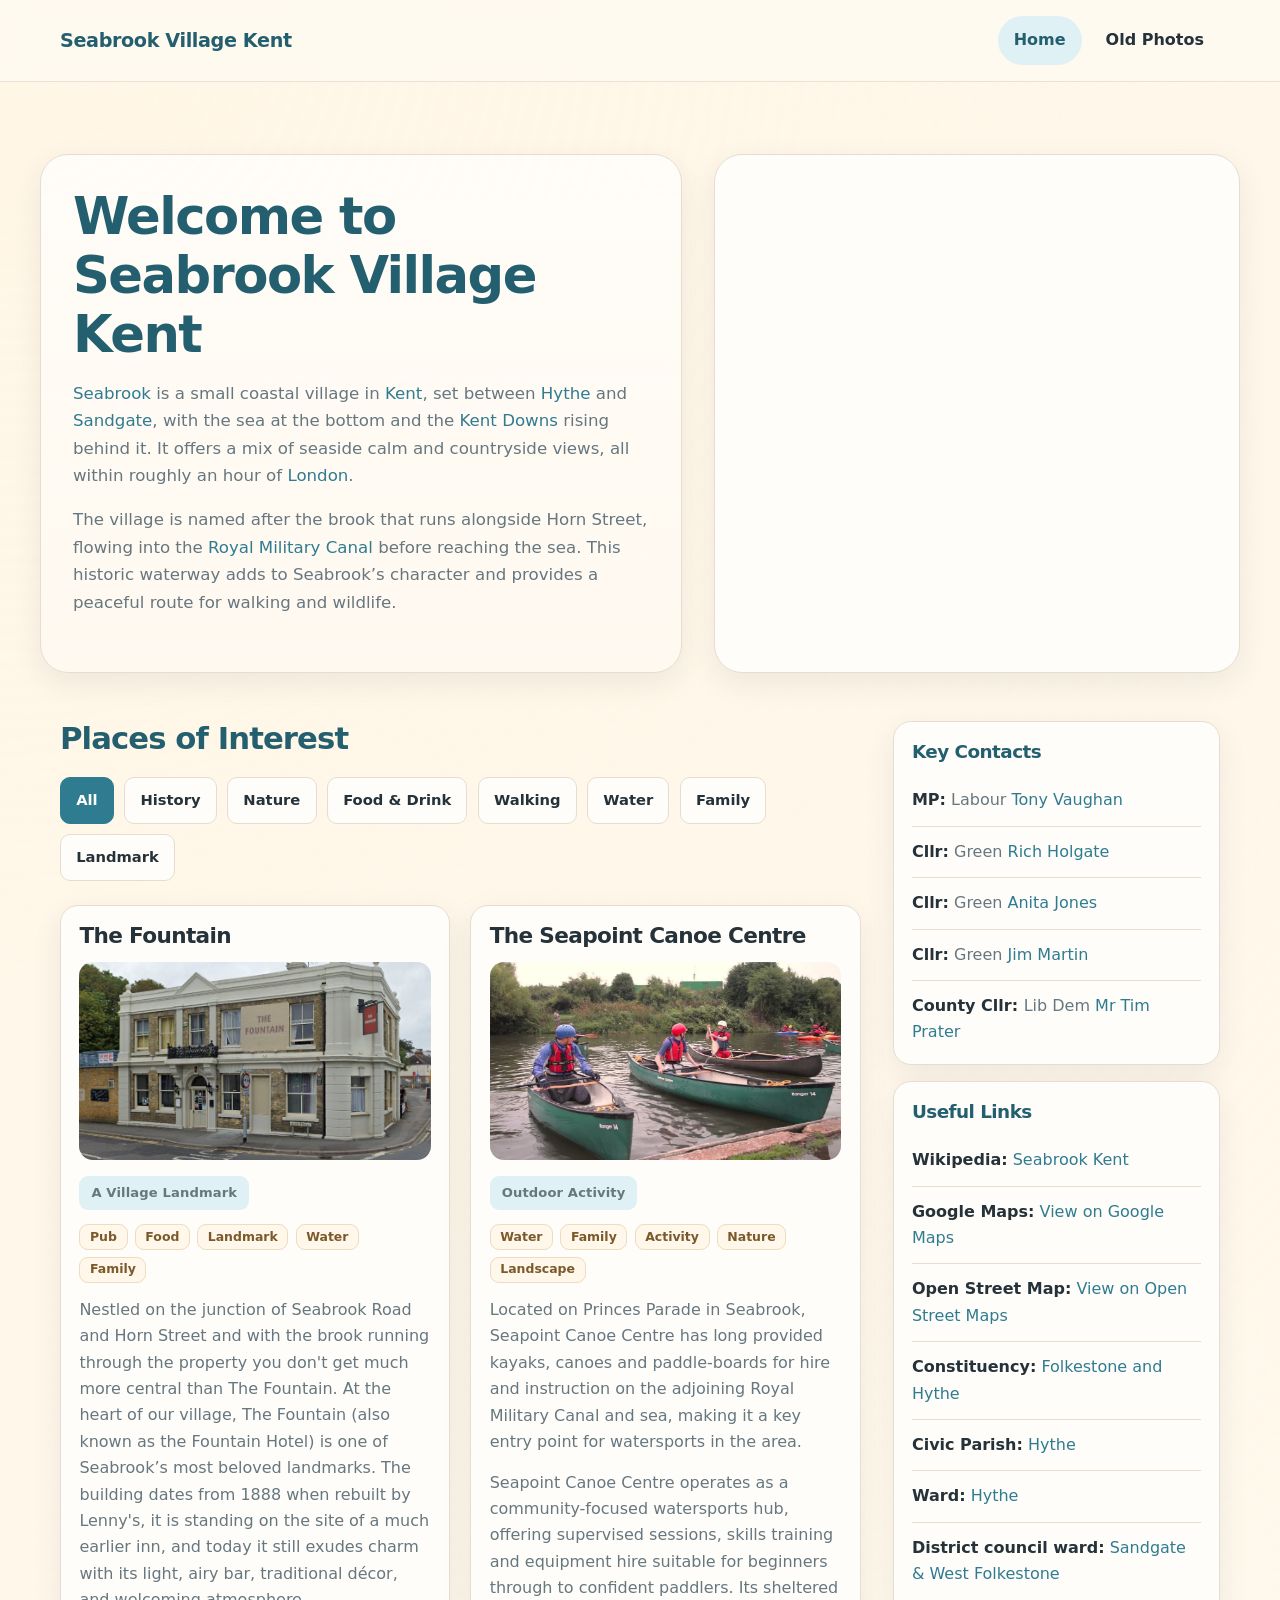
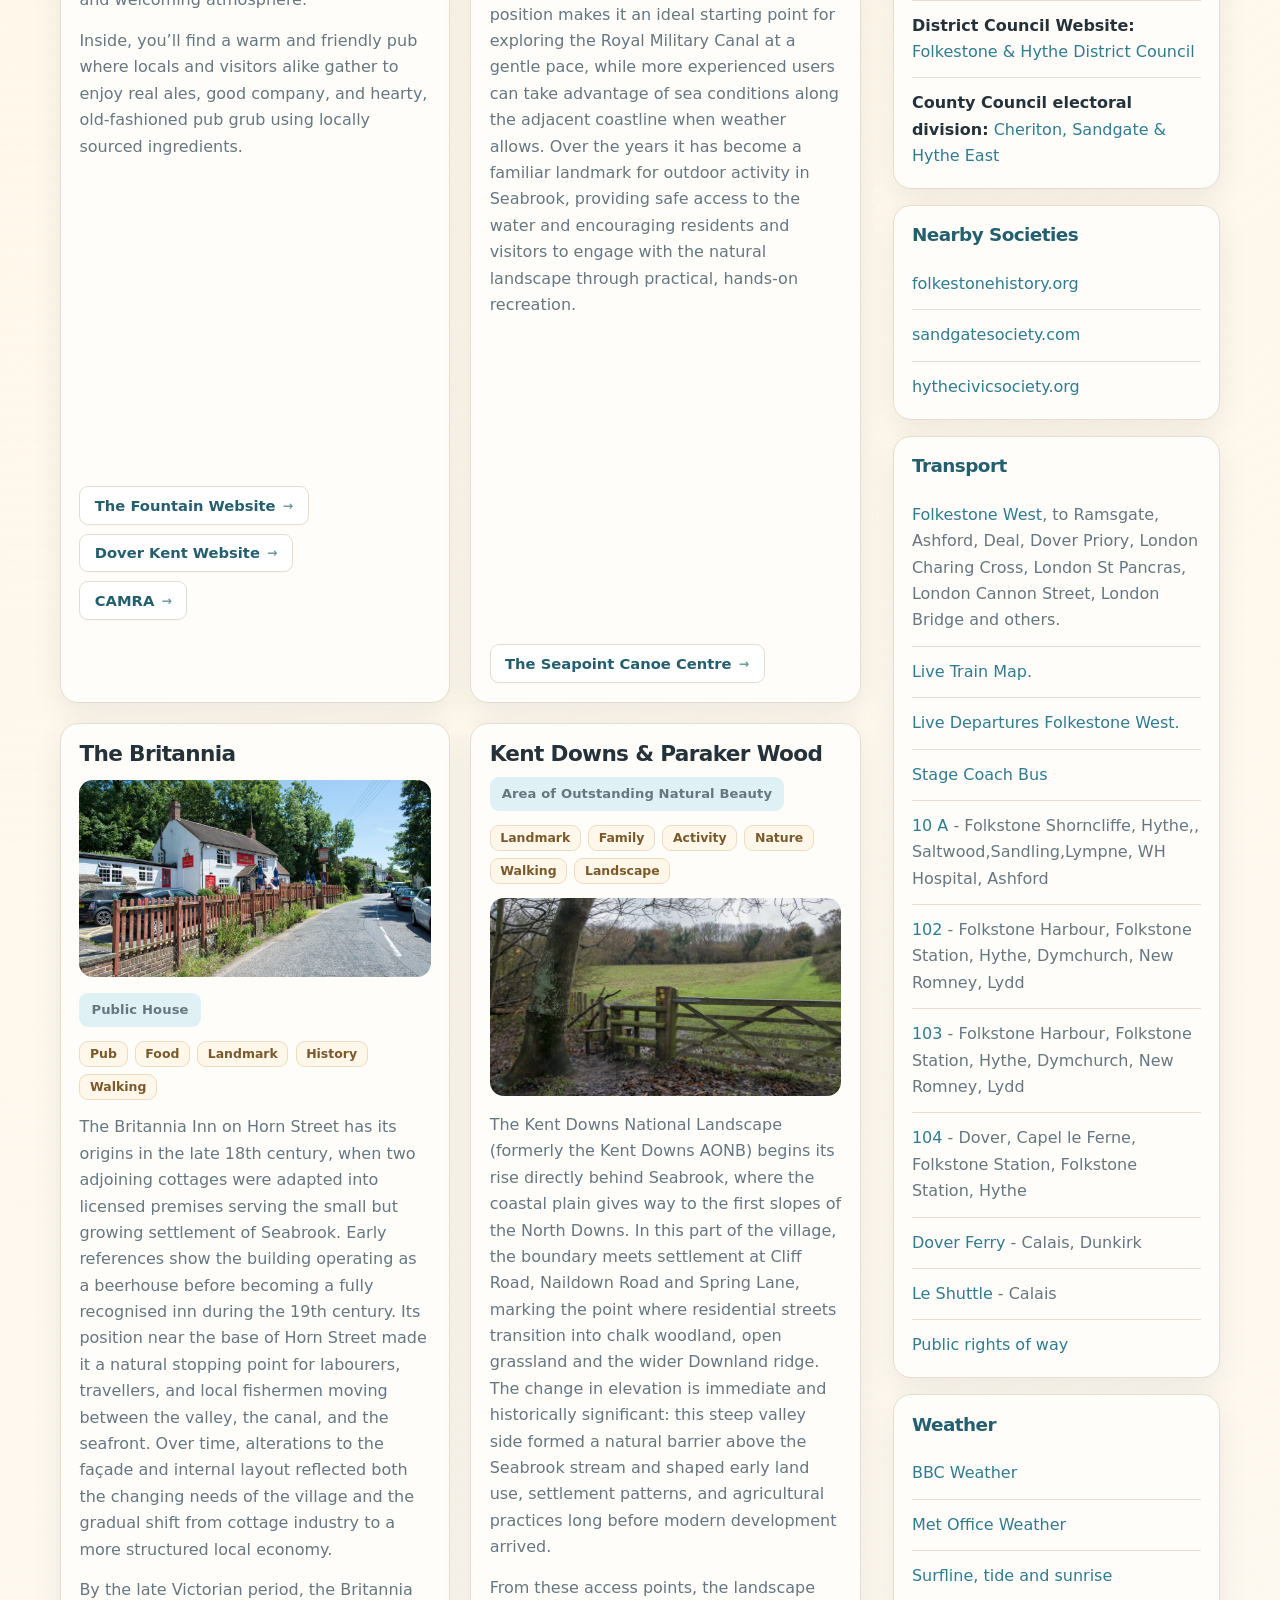
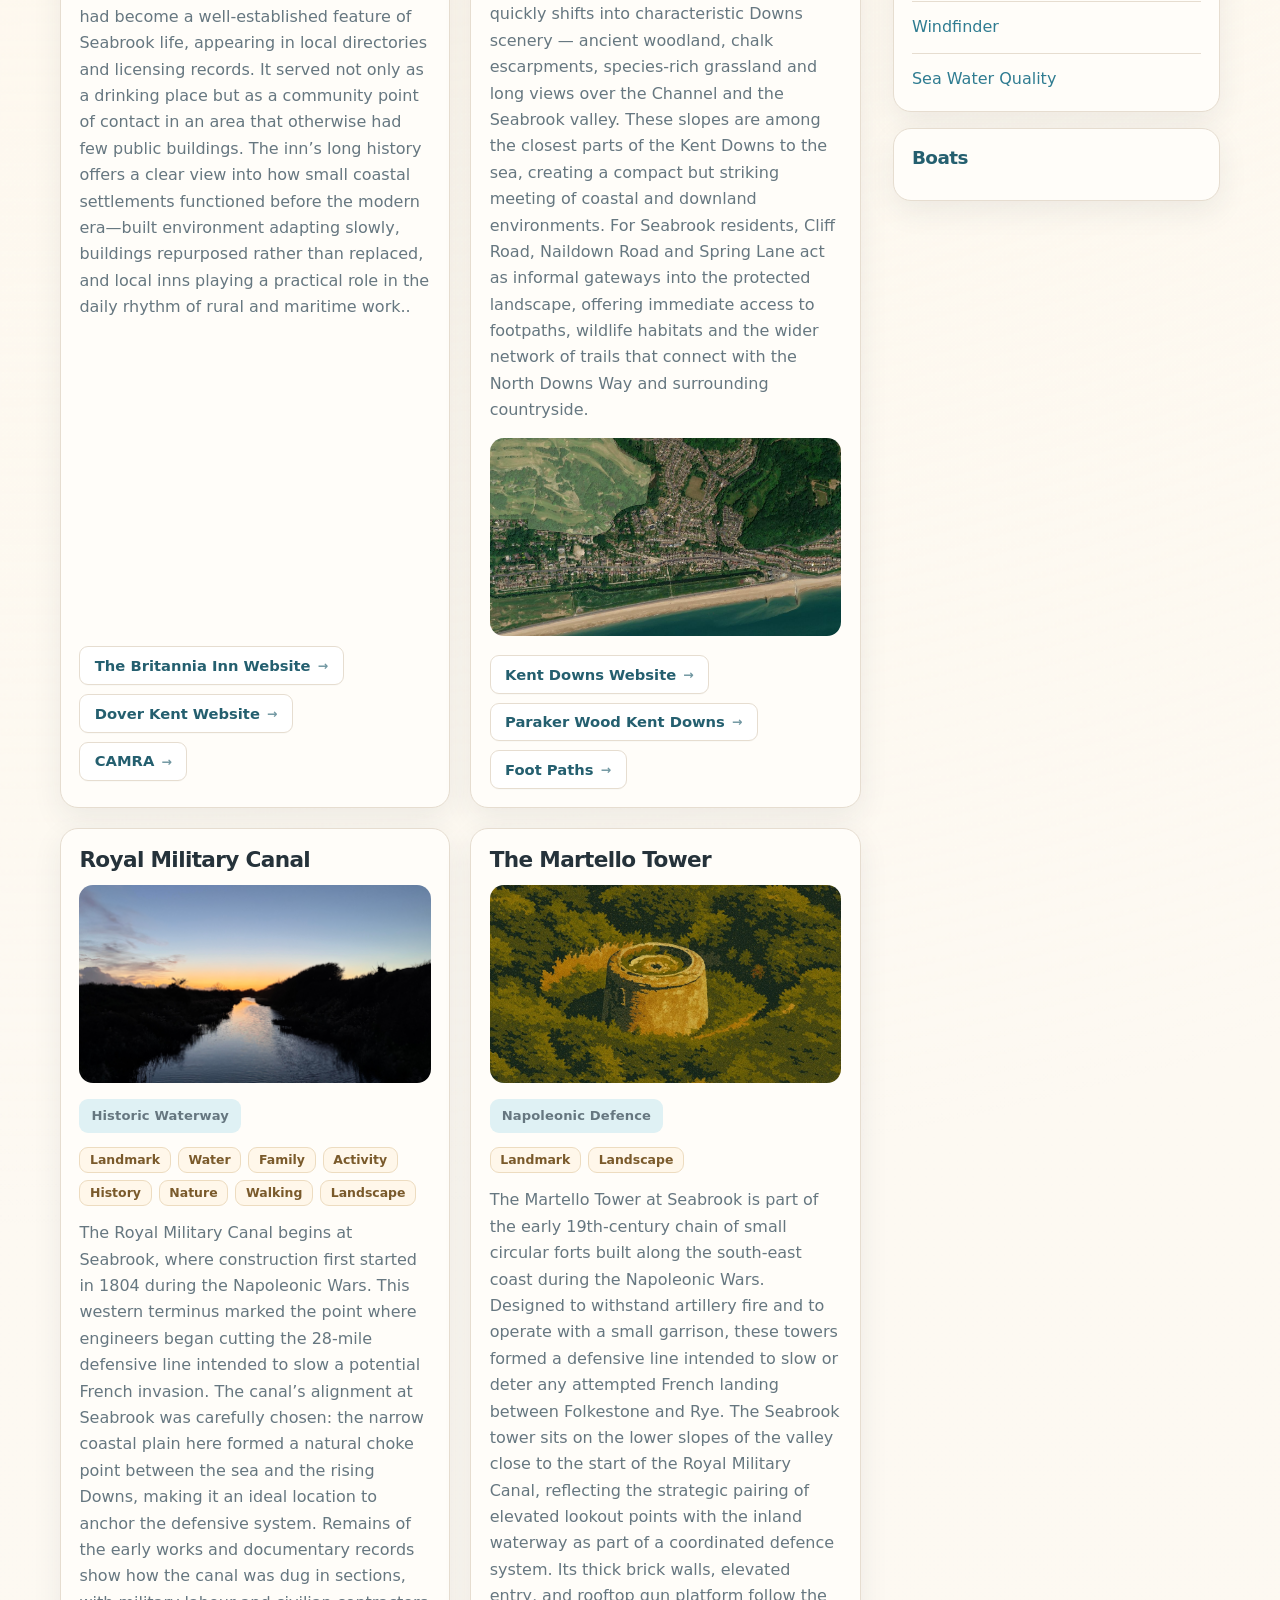
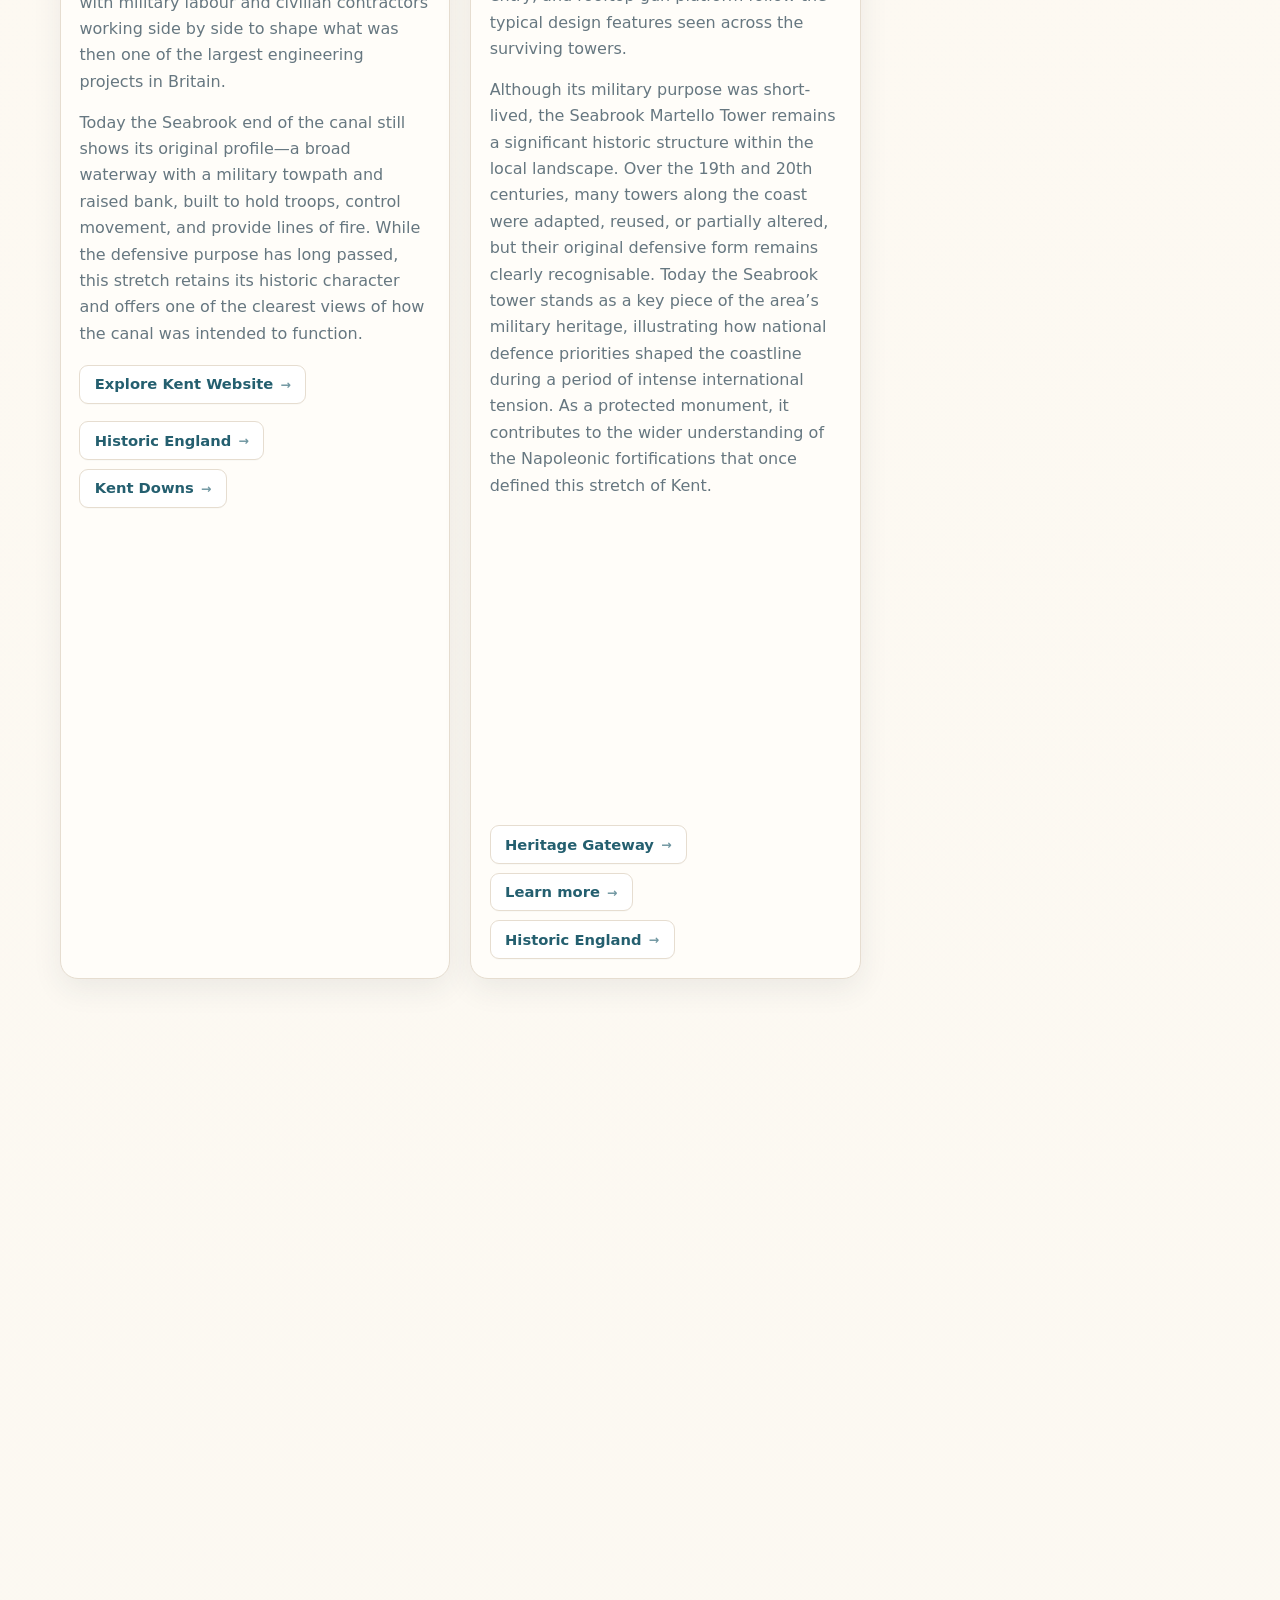
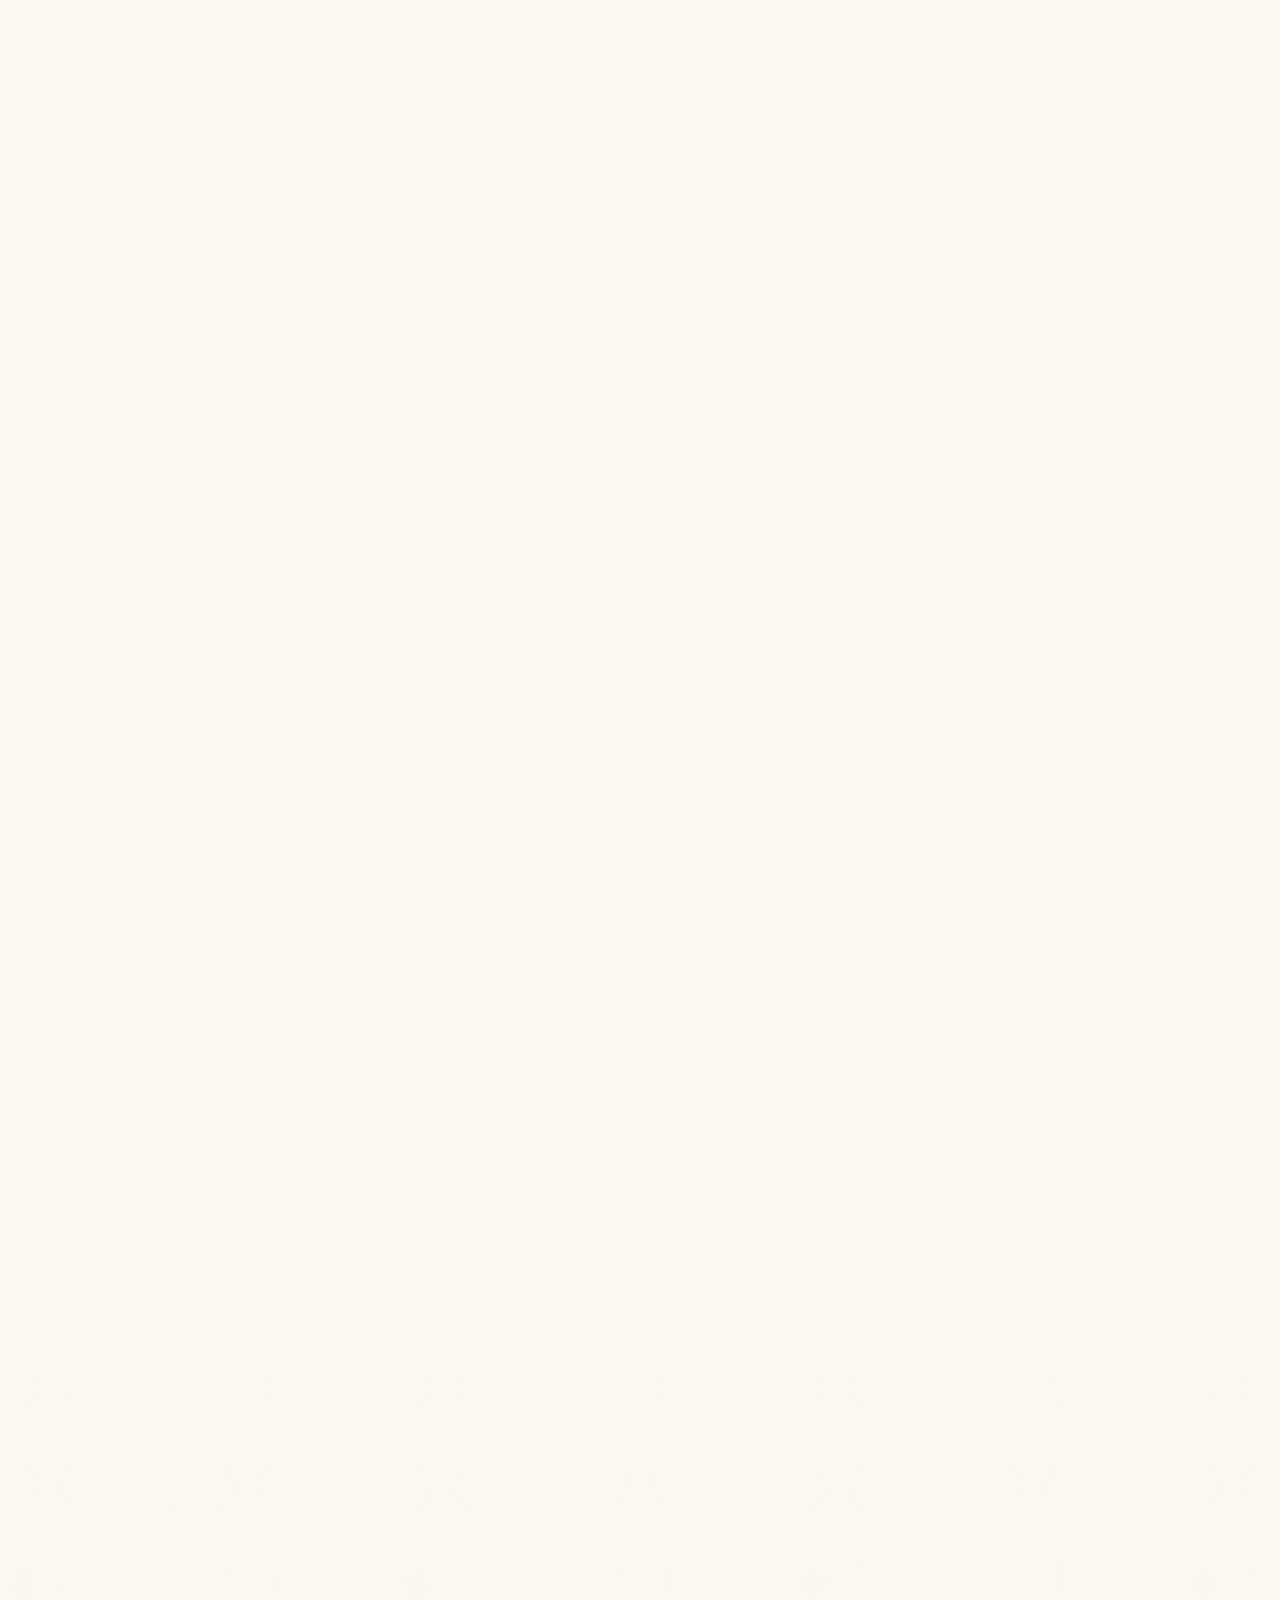
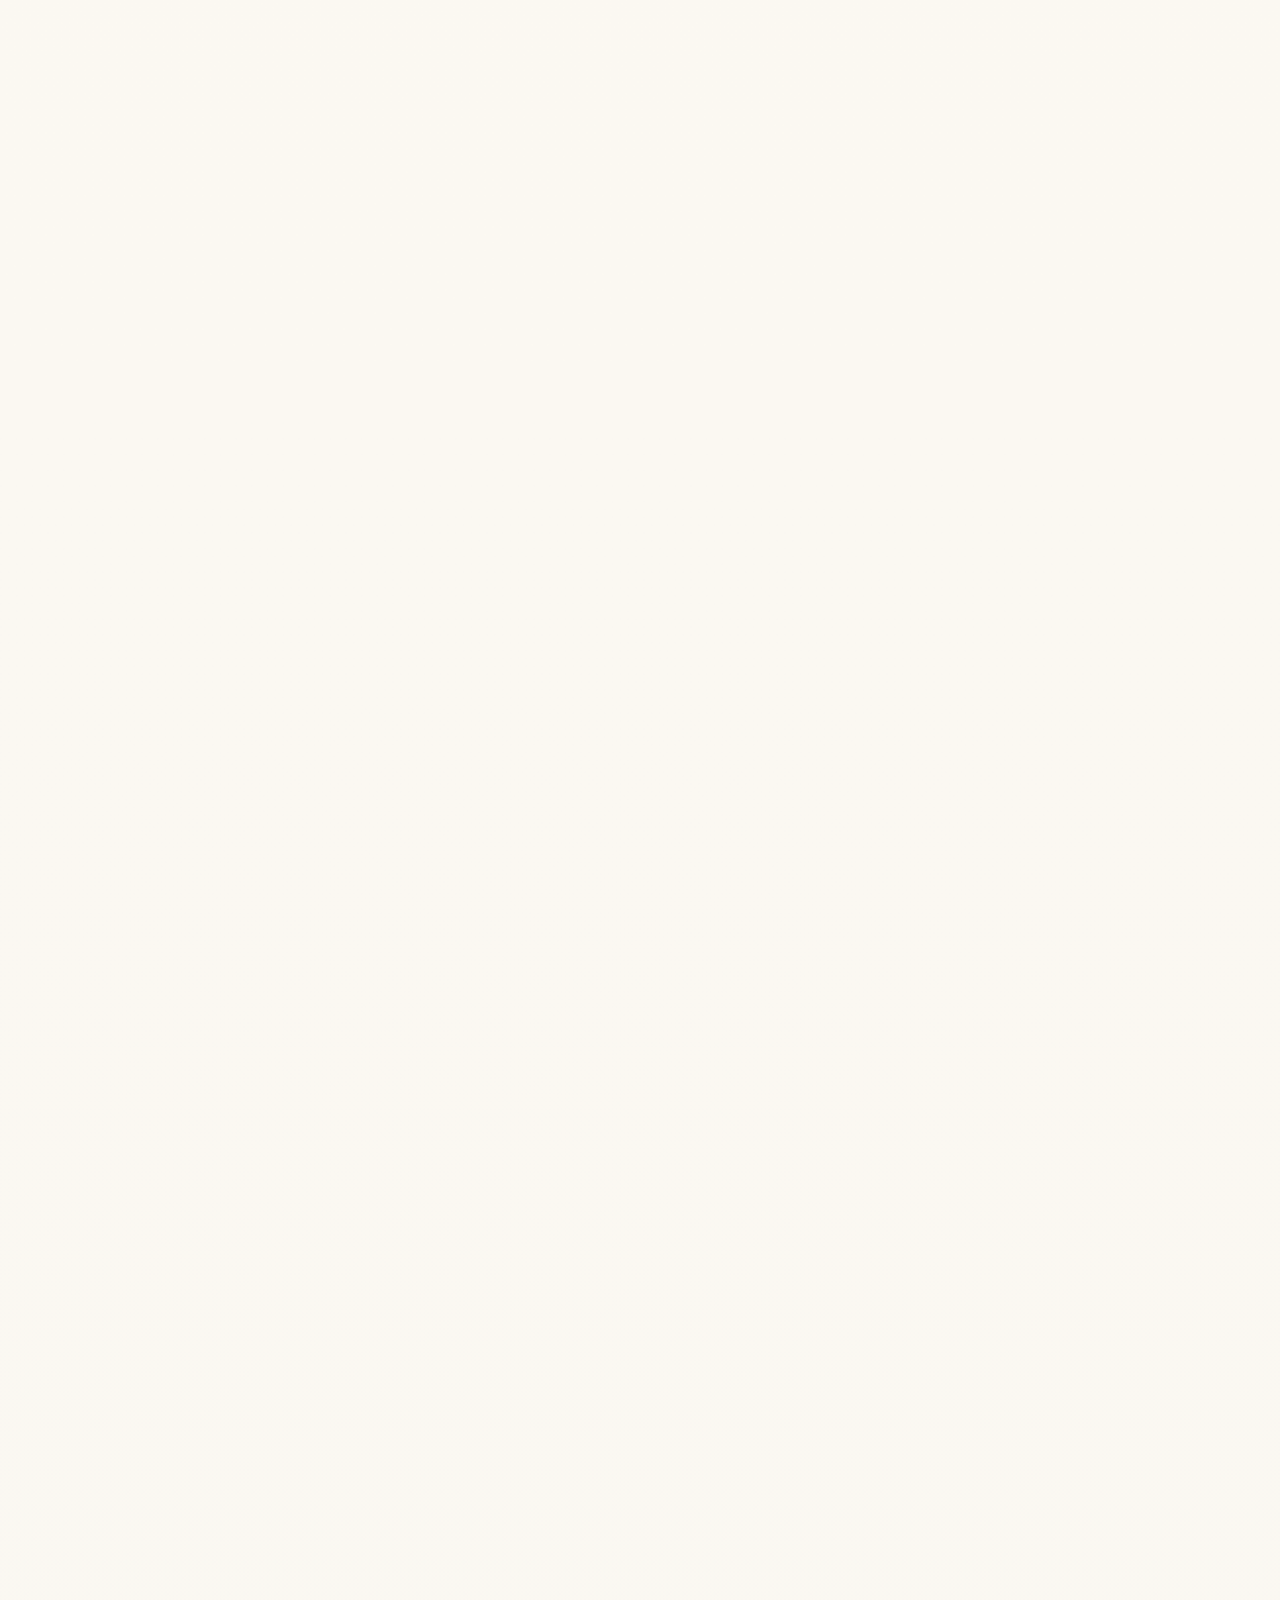
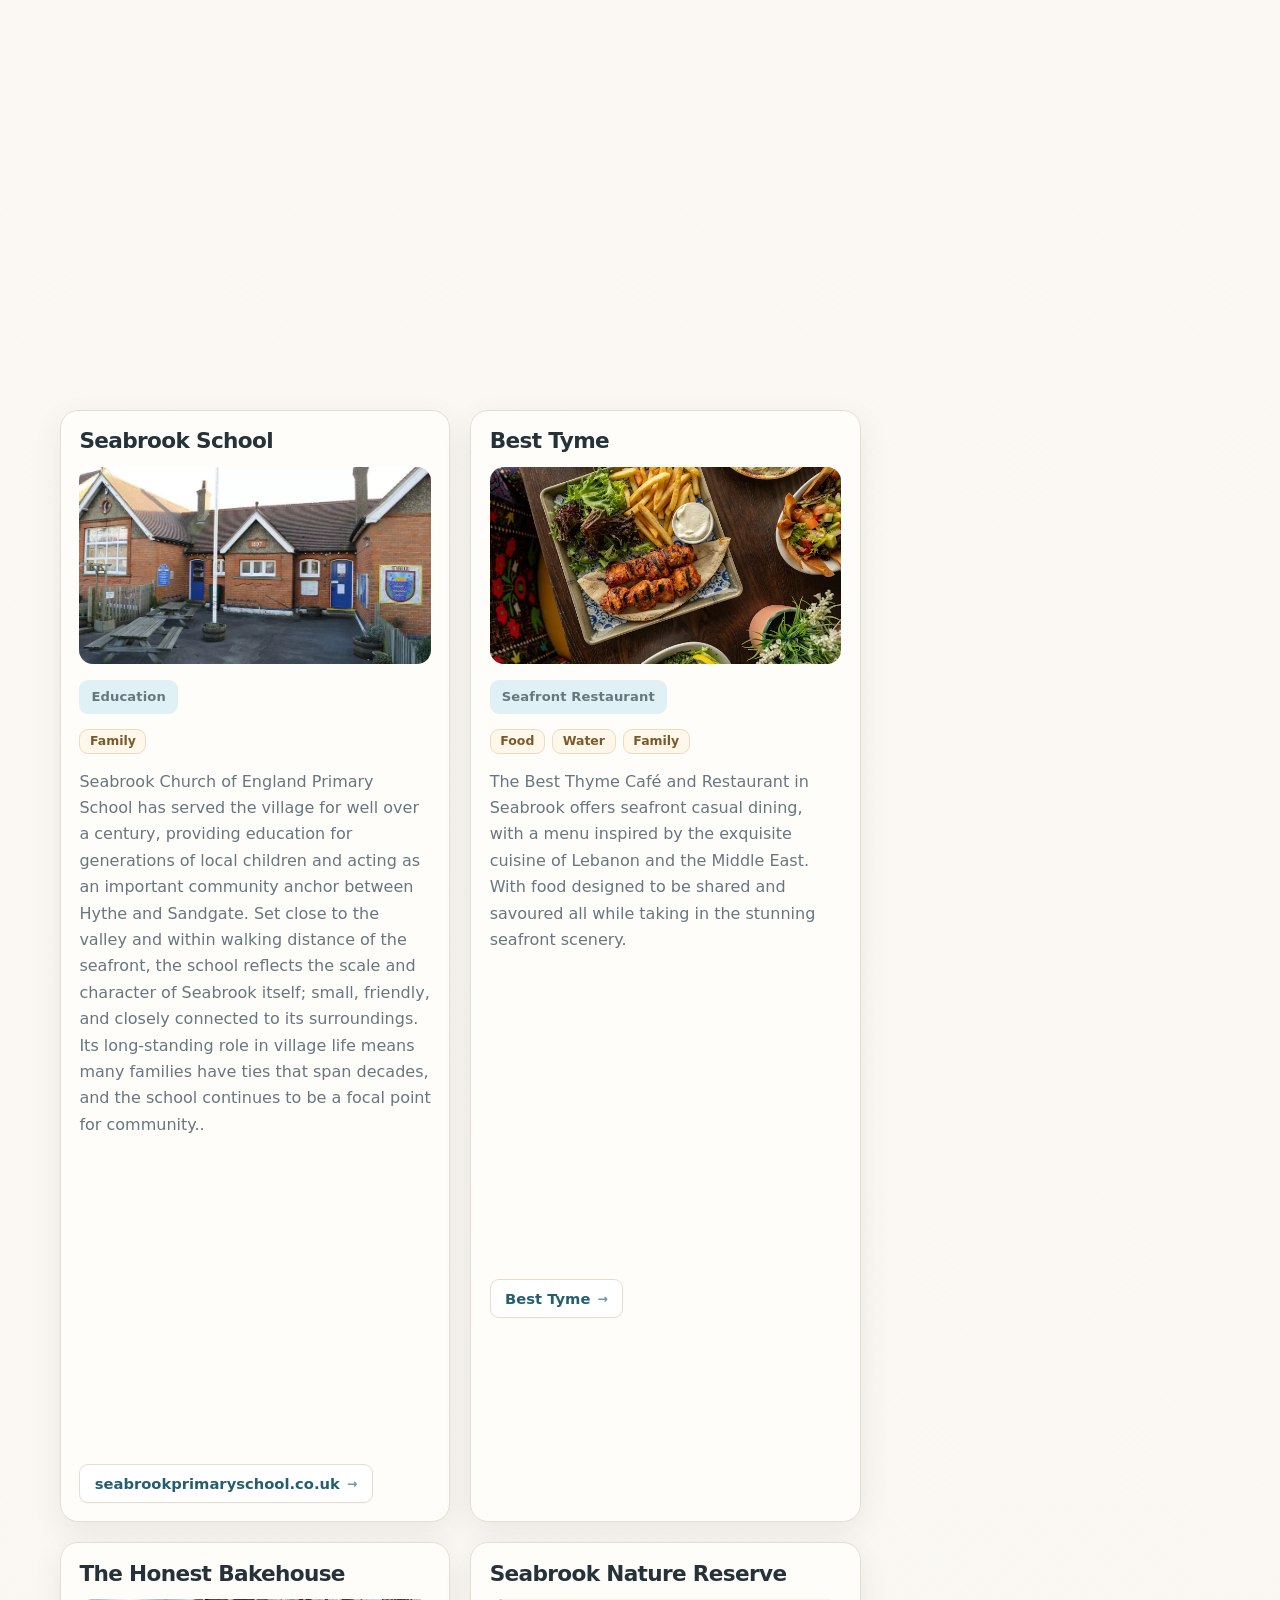
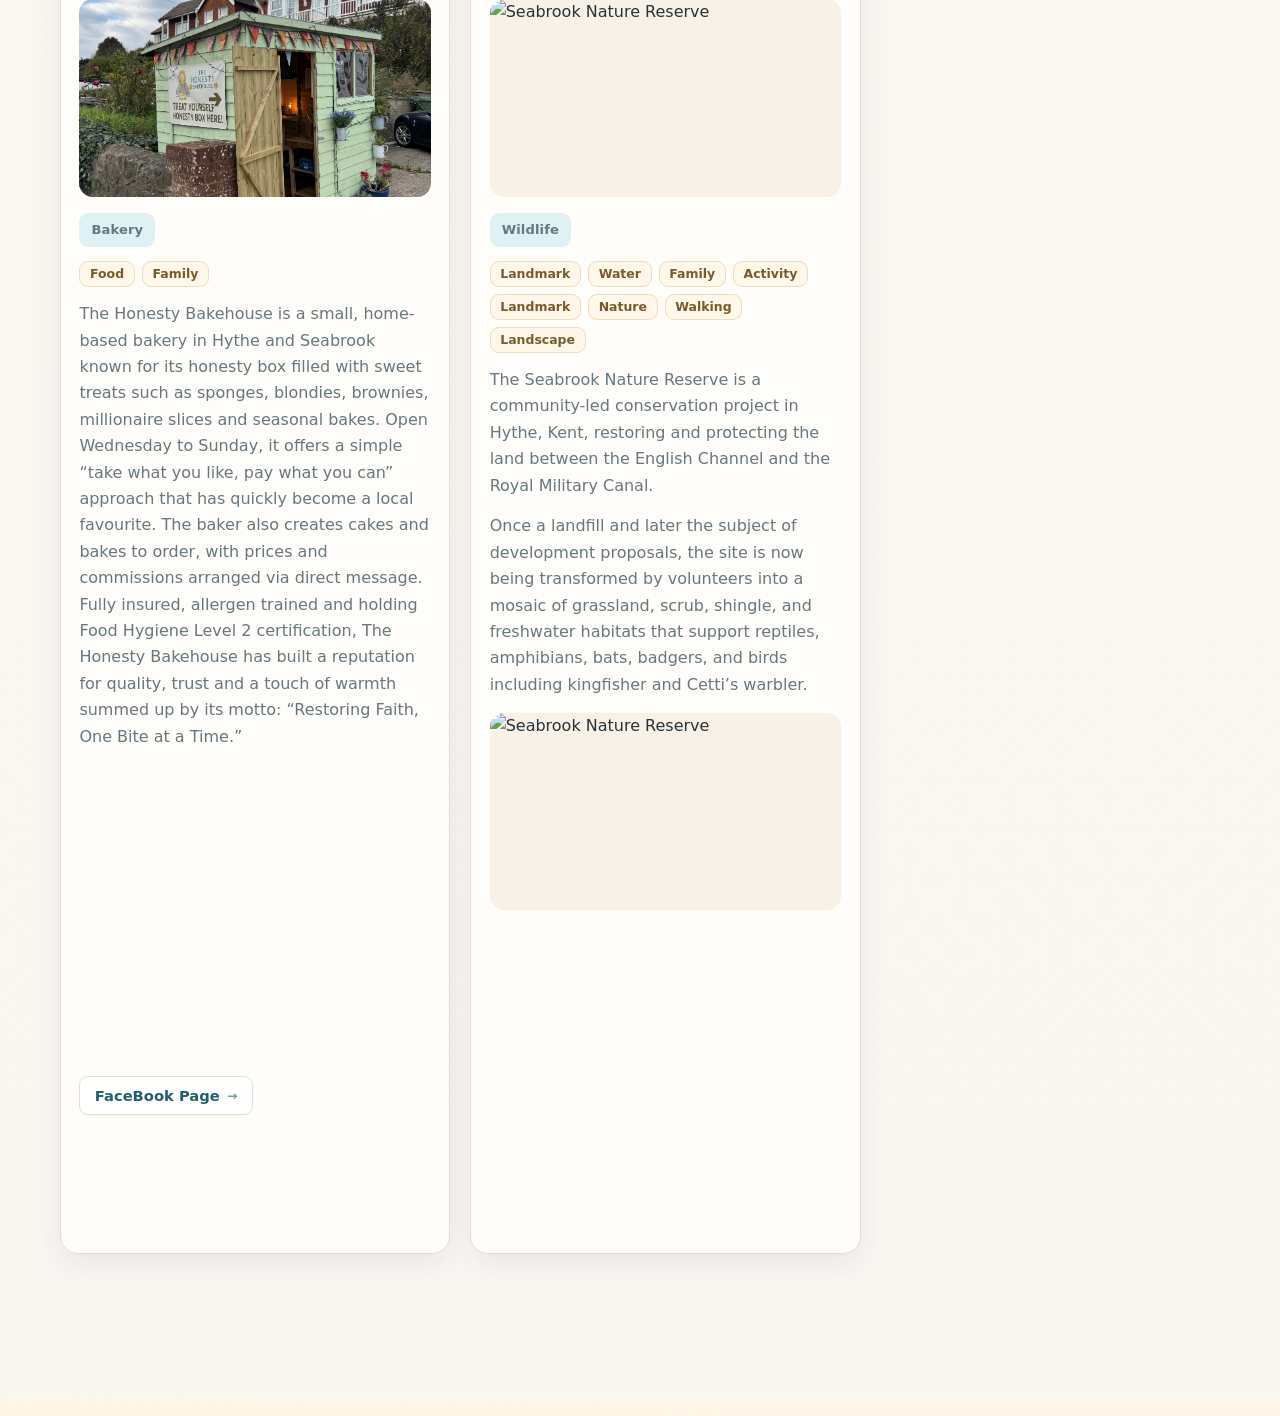
==== commit a57eb19c: "Add files via upload" ====
--- a/index.html
+++ b/index.html
@@ -1,11 +1,18 @@
 <!DOCTYPE html>
+<!-- laterbase
+https://www.sandgate-kent.org.uk/?s=seabrook   
+
+
+-->
+
+
 <html lang="en">
 <head>
   <meta charset="UTF-8" />
   <title>Seabrook Village Kent</title>
   <meta name="viewport" content="width=device-width, initial-scale=1" />
   <link rel="stylesheet" href="style.css" />
-
+<script src="script.js"></script>
 </head>
 <body>
   <header>
@@ -68,6 +75,11 @@
     </div>
   </div>
 
+
+
+
+
+
   <main>
     <div>
       <!-- News -->
@@ -75,8 +87,18 @@
 
         <h2>Places of Interest</h2>
 
-
-        <div class="card">
+        <div class="card-filters" aria-label="Filter places">
+  <button class="filter-btn active" type="button" data-filter="all">All</button>
+  <button class="filter-btn" type="button" data-filter="history">History</button>
+  <button class="filter-btn" type="button" data-filter="nature">Nature</button>
+  <button class="filter-btn" type="button" data-filter="food">Food & Drink</button>
+  <button class="filter-btn" type="button" data-filter="walking">Walking</button>
+  <button class="filter-btn" type="button" data-filter="water">Water</button>
+  <button class="filter-btn" type="button" data-filter="family">Family</button>
+  <button class="filter-btn" type="button" data-filter="landmark">Landmark</button>
+</div>
+
+        <div class="card" data-labels="pub food landmark water family">
   <h3>The Fountain</h3>
   <img src="images/new/the-fountain.jpg" alt="The Fountain Now">
   <p class="meta">A Village Landmark</p>
@@ -93,7 +115,7 @@
 
 
 
-<div class="card">
+<div class="card" data-labels="water family activity nature landscape">
   <h3>The Seapoint Canoe Centre</h3>
   <img src="images/new/canoe.webp" alt="Canoe Centre">
   <p class="meta">Outdoor Activity</p>
@@ -108,7 +130,7 @@
 
 
 
-<div class="card">
+<div class="card" data-labels="pub food landmark history walking">
   <h3>The Britannia</h3>
   <img src="images/new/britannia-now.jpg" alt="The Britannia">
   <p class="meta">Public House</p>
@@ -126,7 +148,7 @@
   
 </div>
 
-<div class="card">
+<div class="card" data-labels="landmark family activity nature walking landscape">
   <h3>Kent Downs & Paraker Wood</h3>
   <p class="meta">Area of Outstanding Natural Beauty</p>
     <img src="images/new/paraka.jpg" alt="Paraka Wood Kent Downs">
@@ -146,7 +168,7 @@
 
 
 
-<div class="card">
+<div class="card" data-labels="landmark water family activity history nature walking landscape">
   <h3>Royal Military Canal</h3>
   <img src="images/new/rmc-now.jpg" alt="Royal Military Canal">
   <p class="meta">Historic Waterway</p>
@@ -160,7 +182,7 @@
 <p><a href="https://kentdowns.org.uk/activities/hythe-and-the-royal-military-canal/" class="card-link">Kent Downs</a></p>
 </div>
 
-<div class="card">
+<div class="card" data-labels="landmark landscape">
   <h3>The Martello Tower</h3>
   <img src="images/new/martelo2.jpg" alt="Martello Tower">
   <p class="meta">Napoleonic Defence</p>
@@ -174,7 +196,7 @@
   <p><a href="https://historicengland.org.uk/listing/heritage-at-risk/search-register/list-entry/46730" class="card-link">Historic England</a></p>
 </div>
 
-<div class="card">
+<div class="card" data-labels="landmark water family activity nature walking landscape">
   <h3>Seabrook Stream</h3>
   <img src="images/new/stream.jpg" alt="The Seabrook Stream">
   <p class="meta">Natural Feature</p>
@@ -189,7 +211,7 @@
     <p><a href="https://designatedsites.naturalengland.org.uk/PDFsForWeb/Citation/1002707.pdf" class="card-link">Natural England</a></p>
 </div>
 
-<div class="card">
+<div class="card" data-labels="landmark water family activity nature walking landscape">
   <h3>King Charles III Coastal Path</h3>
   <img src="images/new/king.jpg" alt="King Charles III Coastal Path">
   <p class="meta">National Trail</p>
@@ -202,7 +224,7 @@
 </div>
 
 
-<div class="card">
+<div class="card" data-labels="history">
   <h3>The Millhouse</h3>
   <img src="images/new/mill-now.jpg" alt="The Millhouse">
   <p class="meta">Local Landmark</p>
@@ -219,7 +241,7 @@
 
 </div>
 
-<div class="card">
+<div class="card" data-labels="water activity landscape">
   <h3>The Little Sauna</h3>
   <img src="images/now/sauna.webp" alt="The Sauna">
   <p class="meta">Seafront Feature</p>
@@ -230,7 +252,7 @@
   <p><a href="https://share.google/JIlC21BcsBZK1v0jJ" class="card-link">Google Maps</a></p>
 </div>
 
-<div class="card">
+<div class="card" data-labels="food water family activity nature walking landscape">
   <h3>Coaster Kent</h3>
   <img src="images/new/coaster.jpg" alt="The Coffee Shop">
   <p class="meta">Local Business</p>
@@ -240,7 +262,7 @@
 </div>
 
 
-<div class="card">
+<div class="card" data-labels="food landmark water family history landmark nature walking landscape">
   <h3>The Kiosk</h3>
   <img src="images/new/kiosk.png" alt="Seabrook Kiosk">
   <p class="meta">Seafront Spot</p>
@@ -252,7 +274,7 @@
 </div>
 
 
-<div class="card">
+<div class="card" data-labels="family">
   <h3>Seabrook School</h3>
   <img src="images/new/primary.webp" alt="Seabrook School">
   <p class="meta">Education</p>
@@ -264,7 +286,7 @@
 </div>
 
 
-<div class="card">
+<div class="card" data-labels="food water family">
   <h3>Best Tyme</h3>
   <img src="images/new/best.webp" alt="Princess Parade">
   <p class="meta">Seafront Restaurant</p>
@@ -275,7 +297,7 @@
   <p><a href="https://bestthymecafe.com/about/" class="card-link">Best Tyme</a></p>
 </div>
 
-<div class="card">
+<div class="card" data-labels="food family">
   <h3>The Honest Bakehouse</h3>
   <img src="images/new/bake.jpg" alt="Seabrook Park">
   <p class="meta">Bakery</p>
@@ -286,7 +308,7 @@
   <p><a href="https://www.facebook.com/p/The-Honesty-Bakehouse-61576891363413/" class="card-link">FaceBook Page</a></p>
 </div>
 
-<div class="card">
+<div class="card" data-labels="landmark water family activity landmark nature walking landscape">
   <h3>Seabrook Nature Reserve</h3>
   <img src="images/new/nature1.jpg" alt="Seabrook Nature Reserve">
   <p class="meta">Wildlife</p>
@@ -436,9 +458,6 @@
       <div>&copy; <span id="year"></span> Seabrook Village. All rights reserved.</div>
       <div>Website maintained by me.</div>
     </div>
-    <script>
-      document.getElementById("year").textContent = new Date().getFullYear();
-    </script>
   </footer>
 </body>
 </html>
--- a/style.css
+++ b/style.css
@@ -1,263 +1,716 @@
-
-    * {
-      box-sizing: border-box;
-    }
-
-    img {
-      max-width: 100%;
-    }
-
-    body {
-      margin: 0;
-      font-family: system-ui, -apple-system, BlinkMacSystemFont, "Segoe UI",
-        sans-serif;
-      line-height: 1.5;
-      background: #f5f7fb;
-      color: #222;
-    }
-
-    header {
-      background: #215273;
-      color: #fff;
-      padding: 1rem 1.5rem;
-      position: sticky;
-      top: 0;
-      z-index: 100;
-    }
-
-    .top-bar {
-      display: flex;
-      justify-content: space-between;
-      align-items: center;
-      max-width: 1100px;
-      margin: 0 auto;
-    }
-
-    .logo {
-      font-size: 1.4rem;
-      font-weight: 700;
-      letter-spacing: 0.03em;
-    }
-
-    nav a {
-      color: #fff;
-      text-decoration: none;
-      margin-left: 1rem;
-      font-size: 0.95rem;
-    }
-
-    nav a:hover {
-      text-decoration: underline;
-    }
-
-    .hero {
-      background:
-        linear-gradient(rgba(195, 225, 255, 0.6), rgba(170, 213, 255, 0.3)),
-        url('TomStyle.png') center/cover no-repeat;
-      border-bottom: 1px solid #d4ddea;
-      padding: 2.5rem 1.5rem;
-      max-width: 100%;
-    }
-
-    .hero-inner {
-      max-width: 1100px;
-      margin: 0 auto;
-      display: grid;
-      gap: 2rem;
-    }
-
-    @media (min-width: 768px) {
-      .hero-inner {
-        grid-template-columns: 2.2fr 1.3fr;
-        align-items: center;
-      }
-    }
-
-    .hero h1 {
-      margin-top: 0;
-      font-size: 2rem;
-    }
-
-    .hero p {
-      margin: 0.8rem 0;
-      max-width: 36rem;
-    }
-
-    .hero-text {
-      background: rgba(255, 255, 255, 0.85);
-      padding: 1.2rem 1.5rem;
-      border-radius: 0.75rem;
-      backdrop-filter: blur(4px);
-    }
-
-    .hero a {
-      color: #215273;
-    }
-
-    .hero .buttons {
-      margin-top: 1.4rem;
-    }
-
-    .hero .buttons a {
-      color: #84ccf8;
-    }
-
-    .btn {
-      display: inline-block;
-      padding: 0.6rem 1.1rem;
-      border-radius: 999px;
-      border: 1px solid transparent;
-      font-size: 0.95rem;
-      cursor: pointer;
-      text-decoration: none;
-      transition: 0.15s ease;
-    }
-
-    .btn-primary {
-      background: #215273;
-      color: #fff;
-    }
-
-    .btn-primary:hover {
-      background: #1a425c;
-    }
-
-    .btn-secondary {
-      background: #fff;
-      color: #215273;
-      border-color: #b1c3d9;
-      margin-left: 0.5rem;
-    }
-
-    .btn-secondary:hover {
-      background: #f7f9fc;
-    }
-
-    .hero-box {
-      background: #fff;
-      padding: 1rem 1.2rem;
-      border-radius: 0.75rem;
-      box-shadow: 0 8px 18px rgba(0, 0, 0, 0.04);
-      font-size: 0.9rem;
-    }
-
-    .hero-box h2 {
-      margin-top: 0;
-      font-size: 1.1rem;
-    }
-
-    main {
-      max-width: 1100px;
-      margin: 2rem auto 3rem;
-      padding: 0 1.5rem;
-      display: grid;
-      gap: 2rem;
-    }
-
-    @media (min-width: 900px) {
-      main {
-        grid-template-columns: 2fr 1fr;
-        align-items: flex-start;
-      }
-    }
-
-    section {
-      margin-bottom: 1.5rem;
-    }
-
-    h2 {
-      margin-top: 0;
-      font-size: 1.3rem;
-      border-bottom: 2px solid #d4ddea;
-      padding-bottom: 0.3rem;
-      margin-bottom: 0.8rem;
-    }
-
-    .card {
-      background: #fff;
-      border-radius: 0.75rem;
-      padding: 1rem 1.2rem;
-      box-shadow: 0 8px 18px rgba(0, 0, 0, 0.03);
-      margin-bottom: 1rem;
-    }
-
-    .card h3 {
-      margin-top: 0;
-      margin-bottom: 0.3rem;
-      font-size: 1.05rem;
-    }
-
-    .meta {
-      font-size: 0.8rem;
-      opacity: 0.8;
-      margin-bottom: 0.4rem;
-    }
-
-    .events-list,
-    .news-list {
-      list-style: none;
-      padding: 0;
-      margin: 0;
-    }
-
-    .events-list li + li,
-    .news-list li + li {
-      margin-top: 0.7rem;
-      border-top: 1px dashed #e0e5f0;
-      padding-top: 0.7rem;
-    }
-
-    .events-title {
-      font-weight: 600;
-    }
-
-    .sidebar section {
-      margin-bottom: 1.6rem;
-    }
-
-    .notice-board {
-      border-left: 4px solid #f4a11a;
-      padding-left: 0.7rem;
-    }
-
-    .notice-board ul {
-      margin: 0.4rem 0 0;
-      padding-left: 1.1rem;
-    }
-
-    .contact-list {
-      list-style: none;
-      padding: 0;
-      margin: 0;
-      font-size: 0.95rem;
-    }
-
-    .contact-list li + li {
-      margin-top: 0.45rem;
-    }
-
-    footer {
-      background: #1b2532;
-      color: #dce1eb;
-      padding: 1.2rem 1.5rem;
-      font-size: 0.85rem;
-    }
-
-    .footer-inner {
-      max-width: 1100px;
-      margin: 0 auto;
-      display: flex;
-      flex-wrap: wrap;
-      justify-content: space-between;
-      gap: 0.6rem;
-      align-items: center;
-    }
-
-    .footer-inner a {
-      color: inherit;
-      text-decoration: none;
-    }
-
-    .footer-inner a:hover {
-      text-decoration: underline;
-    }+:root {
+  --bg: #fffaf2;
+  --surface: #fffdf9;
+  --surface-2: #f7f1e7;
+  --text: #25323a;
+  --muted: #667780;
+  --line: #e6ddd0;
+
+  --sea: #2f7c91;
+  --sea-dark: #245f6f;
+  --sea-soft: #dff1f4;
+
+  --sand: #f2dfbf;
+  --sand-dark: #dcc39b;
+
+  --sun: #f3b562;
+  --coral: #dd7f6d;
+
+  --shadow: 0 10px 30px rgba(37, 50, 58, 0.08);
+  --shadow-hover: 0 14px 36px rgba(37, 50, 58, 0.12);
+
+  --radius: 18px;
+  --radius-sm: 12px;
+  --radius-tag: 9px;
+  --max-width: 1200px;
+}
+
+*,
+*::before,
+*::after {
+  box-sizing: border-box;
+}
+
+html {
+  scroll-behavior: smooth;
+}
+
+body {
+  margin: 0;
+  font-family: Inter, ui-sans-serif, system-ui, -apple-system, BlinkMacSystemFont, "Segoe UI", sans-serif;
+  background:
+    radial-gradient(circle at top left, #fff6e6 0%, transparent 35%),
+    linear-gradient(180deg, #fffaf2 0%, #f9f7f2 100%);
+  color: var(--text);
+  line-height: 1.65;
+  -webkit-font-smoothing: antialiased;
+  text-rendering: optimizeLegibility;
+}
+
+img {
+  max-width: 100%;
+  display: block;
+  border-radius: 14px;
+}
+
+iframe {
+  width: 100%;
+  max-width: 100%;
+  border: 0;
+  border-radius: 14px;
+}
+
+a {
+  color: var(--sea);
+  text-decoration: none;
+  transition: color 0.2s ease, opacity 0.2s ease, transform 0.2s ease, background 0.2s ease, border-color 0.2s ease;
+}
+
+a:hover {
+  color: var(--sea-dark);
+}
+
+header {
+  position: sticky;
+  top: 0;
+  z-index: 1000;
+  backdrop-filter: blur(14px);
+  background: rgba(255, 250, 242, 0.82);
+  border-bottom: 1px solid rgba(230, 221, 208, 0.85);
+}
+
+.top-bar {
+  max-width: var(--max-width);
+  margin: 0 auto;
+  padding: 1rem 1.25rem;
+  display: flex;
+  align-items: center;
+  justify-content: space-between;
+  gap: 1rem;
+}
+
+.logo {
+  font-size: 1.2rem;
+  font-weight: 800;
+  letter-spacing: -0.02em;
+  color: var(--sea-dark);
+}
+
+nav {
+  display: flex;
+  gap: 0.5rem;
+  flex-wrap: wrap;
+}
+
+nav a {
+  padding: 0.7rem 1rem;
+  border-radius: 999px;
+  color: var(--text);
+  font-weight: 600;
+}
+
+nav a:hover,
+nav a.active {
+  background: var(--sea-soft);
+  color: var(--sea-dark);
+}
+
+.hero {
+  padding: 4.5rem 1.25rem 2rem;
+}
+
+.hero-inner {
+  max-width: var(--max-width);
+  margin: 0 auto;
+  display: grid;
+  grid-template-columns: 1.1fr 0.9fr;
+  gap: 2rem;
+  align-items: stretch;
+}
+
+.hero-inner > div:first-child {
+  background: linear-gradient(180deg, rgba(255, 255, 255, 0.7), rgba(255, 249, 240, 0.95));
+  border: 1px solid var(--line);
+  border-radius: 28px;
+  padding: 2rem;
+  box-shadow: var(--shadow);
+}
+
+.hero-map {
+  background: var(--surface);
+  border: 1px solid var(--line);
+  border-radius: 28px;
+  padding: 1rem;
+  box-shadow: var(--shadow);
+  min-height: 100%;
+}
+
+h1,
+h2,
+h3 {
+  line-height: 1.15;
+  margin-top: 0;
+  letter-spacing: -0.03em;
+}
+
+h1 {
+  font-size: clamp(2.2rem, 4vw, 4.2rem);
+  margin-bottom: 1rem;
+  color: var(--sea-dark);
+}
+
+h2 {
+  font-size: clamp(1.6rem, 2.4vw, 2.4rem);
+  margin-bottom: 1rem;
+  color: var(--sea-dark);
+}
+
+h3 {
+  font-size: 1.35rem;
+  margin-bottom: 0.65rem;
+  color: var(--text);
+}
+
+.hero-text {
+  max-width: 62ch;
+  color: var(--muted);
+  font-size: 1.04rem;
+  margin-bottom: 1rem;
+}
+
+.buttons {
+  display: flex;
+  gap: 0.85rem;
+  flex-wrap: wrap;
+  margin-top: 1.5rem;
+}
+
+.btn {
+  display: inline-flex;
+  align-items: center;
+  justify-content: center;
+  min-height: 46px;
+  padding: 0.85rem 1.2rem;
+  border-radius: 999px;
+  font-weight: 700;
+  border: 1px solid transparent;
+}
+
+.btn-primary {
+  background: var(--sea);
+  color: white;
+}
+
+.btn-primary:hover {
+  background: var(--sea-dark);
+  color: white;
+  transform: translateY(-1px);
+}
+
+.btn-secondary {
+  background: transparent;
+  border-color: var(--line);
+  color: var(--text);
+}
+
+.btn-secondary:hover {
+  background: var(--surface-2);
+}
+
+main {
+  max-width: var(--max-width);
+  margin: 0 auto;
+  padding: 1rem 1.25rem 4rem;
+  display: grid;
+  grid-template-columns: minmax(0, 2.2fr) minmax(280px, 0.9fr);
+  gap: 2rem;
+}
+
+main > div > section {
+  background: transparent;
+}
+
+#Places\ of\ Interest {
+  display: block;
+}
+
+#Places\ of\ Interest > h2 {
+  margin-bottom: 1rem;
+}
+
+/* filter bar */
+.card-filters {
+  display: flex;
+  flex-wrap: wrap;
+  gap: 0.65rem;
+  margin-bottom: 1.5rem;
+}
+
+.filter-btn {
+  appearance: none;
+  border: 1px solid var(--line);
+  background: rgba(255, 255, 255, 0.75);
+  color: var(--text);
+  padding: 0.65rem 0.95rem;
+  border-radius: 10px;
+  font: inherit;
+  font-size: 0.92rem;
+  font-weight: 700;
+  cursor: pointer;
+  transition: all 0.2s ease;
+}
+
+.filter-btn:hover {
+  background: var(--sea-soft);
+  border-color: #d6e6ea;
+  color: var(--sea-dark);
+  transform: translateY(-1px);
+}
+
+.filter-btn.active {
+  background: var(--sea);
+  border-color: var(--sea);
+  color: white;
+}
+
+#Places\ of\ Interest > .card {
+  margin-bottom: 1.25rem;
+}
+
+@media (min-width: 900px) {
+  #Places\ of\ Interest {
+    display: grid;
+    grid-template-columns: 1fr 1fr;
+    gap: 1.25rem;
+    align-items: start;
+  }
+
+  #Places\ of\ Interest > h2,
+  #Places\ of\ Interest > .card-filters {
+    grid-column: 1 / -1;
+  }
+
+  #Places\ of\ Interest > h2 {
+    margin-bottom: 0;
+  }
+
+  #Places\ of\ Interest > .card-filters {
+    margin-bottom: 0.25rem;
+  }
+
+  #Places\ of\ Interest > .card {
+    margin-bottom: 0;
+    height: 100%;
+  }
+}
+
+.card {
+  background: var(--surface);
+  border: 1px solid var(--line);
+  border-radius: var(--radius);
+  padding: 1.15rem;
+  box-shadow: var(--shadow);
+  overflow: hidden;
+  transition: transform 0.22s ease, box-shadow 0.22s ease, border-color 0.22s ease, opacity 0.22s ease;
+}
+
+.card:hover {
+  transform: translateY(-4px);
+  box-shadow: var(--shadow-hover);
+  border-color: #ddd1bd;
+}
+
+.card.is-hidden {
+  display: none;
+}
+
+.card img {
+  width: 100%;
+  aspect-ratio: 16 / 9;
+  object-fit: cover;
+  margin: 0.8rem 0 1rem;
+  background: var(--surface-2);
+}
+
+.meta {
+  display: inline-block;
+  margin-bottom: 0.9rem;
+  padding: 0.38rem 0.75rem;
+  border-radius: 9px;
+  background: var(--sea-soft);
+  color: var(--sea-dark);
+  font-size: 0.82rem;
+  font-weight: 700;
+  letter-spacing: 0.01em;
+}
+
+.card p {
+  color: var(--muted);
+  margin: 0 0 0.9rem;
+}
+
+/* optional label chips shown inside cards */
+.card-labels {
+  display: flex;
+  flex-wrap: wrap;
+  gap: 0.45rem;
+  margin: 0 0 0.9rem;
+}
+
+.card-label {
+  display: inline-flex;
+  align-items: center;
+  padding: 0.35rem 0.6rem;
+  border-radius: 9px;
+  background: #fff7ea;
+  border: 1px solid #eddcc0;
+  color: #7a5a2b;
+  font-size: 0.78rem;
+  font-weight: 700;
+  line-height: 1;
+}
+
+.card-link {
+  display: inline-flex;
+  align-items: center;
+  gap: 0.45rem;
+  padding: 0.6rem 0.9rem;
+  margin-top: 0.2rem;
+  font-size: 0.92rem;
+  font-weight: 600;
+  line-height: 1.2;
+  border-radius: 9px;
+  border: 1px solid var(--line);
+  background: #ffffff;
+  color: var(--sea-dark);
+  box-shadow: 0 1px 0 rgba(37, 50, 58, 0.02);
+}
+
+.card-link:hover {
+  background: var(--sea-soft);
+  border-color: #d6e6ea;
+  color: var(--sea-dark);
+  transform: translateY(-1px);
+}
+
+.card-link::after {
+  content: "→";
+  font-size: 0.85em;
+  opacity: 0.65;
+  transition: transform 0.2s ease;
+}
+
+.card-link:hover::after {
+  transform: translateX(2px);
+}
+
+.card p:has(.card-link) {
+  margin-bottom: 0.35rem;
+}
+
+.card p:last-child {
+  margin-bottom: 0;
+}
+
+.sidebar {
+  display: flex;
+  flex-direction: column;
+  gap: 1rem;
+}
+
+.sidebar section {
+  background: var(--surface);
+  border: 1px solid var(--line);
+  border-radius: var(--radius);
+  padding: 1.15rem;
+  box-shadow: var(--shadow);
+}
+
+.sidebar h2 {
+  font-size: 1.15rem;
+  margin-bottom: 0.85rem;
+}
+
+.contact-list {
+  list-style: none;
+  padding: 0;
+  margin: 0;
+}
+
+.contact-list li {
+  padding: 0.75rem 0;
+  border-bottom: 1px solid var(--line);
+  color: var(--muted);
+}
+
+.contact-list li:last-child {
+  border-bottom: 0;
+  padding-bottom: 0;
+}
+
+.contact-list strong {
+  color: var(--text);
+}
+
+footer {
+  border-top: 1px solid var(--line);
+  background: linear-gradient(180deg, rgba(247, 241, 231, 0.65), rgba(242, 223, 191, 0.45));
+}
+
+.footer-inner {
+  max-width: var(--max-width);
+  margin: 0 auto;
+  padding: 1.4rem 1.25rem 2rem;
+  display: flex;
+  justify-content: space-between;
+  gap: 1rem;
+  flex-wrap: wrap;
+  color: var(--muted);
+  font-size: 0.95rem;
+}
+
+section + section {
+  margin-top: 0;
+}
+
+a:focus-visible,
+button:focus-visible,
+.btn:focus-visible,
+.card-link:focus-visible,
+.filter-btn:focus-visible {
+  outline: 3px solid rgba(47, 124, 145, 0.22);
+  outline-offset: 3px;
+  border-radius: 10px;
+}
+
+.menu-toggle {
+  display: none;
+  appearance: none;
+  border: 1px solid var(--line);
+  background: white;
+  color: var(--text);
+  border-radius: 12px;
+  padding: 0.7rem 0.9rem;
+  font: inherit;
+  font-weight: 700;
+  cursor: pointer;
+}
+
+.reveal {
+  opacity: 0;
+  transform: translateY(18px);
+  transition: opacity 0.55s ease, transform 0.55s ease;
+}
+
+.reveal.is-visible {
+  opacity: 1;
+  transform: translateY(0);
+}
+
+@media (max-width: 980px) {
+  .hero-inner,
+  main {
+    grid-template-columns: 1fr;
+  }
+
+  .hero {
+    padding-top: 3rem;
+  }
+
+  .hero-inner > div:first-child,
+  .hero-map,
+  .card,
+  .sidebar section {
+    border-radius: 22px;
+  }
+}
+
+@media (max-width: 720px) {
+  .top-bar {
+    align-items: flex-start;
+    flex-direction: column;
+  }
+
+  .menu-toggle {
+    display: inline-flex;
+    align-self: flex-end;
+    margin-top: -3rem;
+  }
+
+  nav {
+    display: none;
+    width: 100%;
+    flex-direction: column;
+    padding-top: 0.5rem;
+  }
+
+  nav.open {
+    display: flex;
+  }
+
+  nav a {
+    background: rgba(255, 255, 255, 0.55);
+    border: 1px solid var(--line);
+  }
+
+  .hero {
+    padding: 2.2rem 1rem 1rem;
+  }
+
+  main {
+    padding: 1rem 1rem 3rem;
+  }
+
+  .hero-inner > div:first-child {
+    padding: 1.35rem;
+  }
+
+  .footer-inner {
+    flex-direction: column;
+  }
+
+  #Places\ of\ Interest {
+    display: block;
+  }
+
+  #Places\ of\ Interest > .card {
+    margin-bottom: 1rem;
+  }
+
+  .card-filters {
+    gap: 0.5rem;
+  }
+
+  .filter-btn {
+    padding: 0.58rem 0.8rem;
+    font-size: 0.88rem;
+  }
+}
+
+@media (prefers-reduced-motion: reduce) {
+  html {
+    scroll-behavior: auto;
+  }
+
+  *,
+  *::before,
+  *::after {
+    animation: none !important;
+    transition: none !important;
+  }
+
+  .reveal,
+  .reveal.is-visible {
+    opacity: 1;
+    transform: none;
+  }
+}
+
+
+
+/* Clickable card images */
+.card img {
+  cursor: zoom-in;
+}
+
+/* Clickable images */
+.card img {
+  cursor: zoom-in;
+}
+
+/* Lightbox */
+.lightbox {
+  position: fixed;
+  inset: 0;
+  z-index: 9999;
+  display: none;
+  align-items: center;
+  justify-content: center;
+  padding: 2rem;
+  background: rgba(16, 22, 26, 0.88);
+  backdrop-filter: blur(4px);
+}
+
+.lightbox.is-open {
+  display: flex;
+}
+
+.lightbox-backdrop {
+  position: absolute;
+  inset: 0;
+}
+
+.lightbox-panel {
+  position: relative;
+  z-index: 2;
+  max-width: 92vw;
+  max-height: 92vh;
+  display: flex;
+  flex-direction: column;
+  align-items: center;
+}
+
+.lightbox-image {
+  display: block;
+  max-width: 92vw;
+  max-height: 82vh;
+  width: auto;
+  height: auto;
+  object-fit: contain;
+  border-radius: 14px;
+  box-shadow: 0 20px 60px rgba(0, 0, 0, 0.35);
+  background: #fff;
+}
+
+.lightbox-caption {
+  margin-top: 0.85rem;
+  color: #f3f0ea;
+  text-align: center;
+  font-size: 0.95rem;
+  line-height: 1.4;
+}
+
+.lightbox-close {
+  position: absolute;
+  top: -0.75rem;
+  right: -0.75rem;
+  z-index: 3;
+  width: 44px;
+  height: 44px;
+  border: 0;
+  border-radius: 999px;
+  background: rgba(22, 30, 35, 0.92);
+  color: #fff;
+  font-size: 1.4rem;
+  line-height: 1;
+  display: inline-flex;
+  align-items: center;
+  justify-content: center;
+  cursor: pointer;
+  box-shadow: 0 8px 24px rgba(0, 0, 0, 0.25);
+}
+
+.lightbox-close:hover {
+  transform: scale(1.04);
+}
+
+body.lightbox-open {
+  overflow: hidden;
+}
+
+@media (max-width: 720px) {
+  .lightbox {
+    padding: 1rem;
+  }
+
+  .lightbox-image {
+    max-width: 100%;
+    max-height: 78vh;
+    border-radius: 12px;
+  }
+
+  .lightbox-close {
+    top: -0.5rem;
+    right: -0.5rem;
+  }
+}
